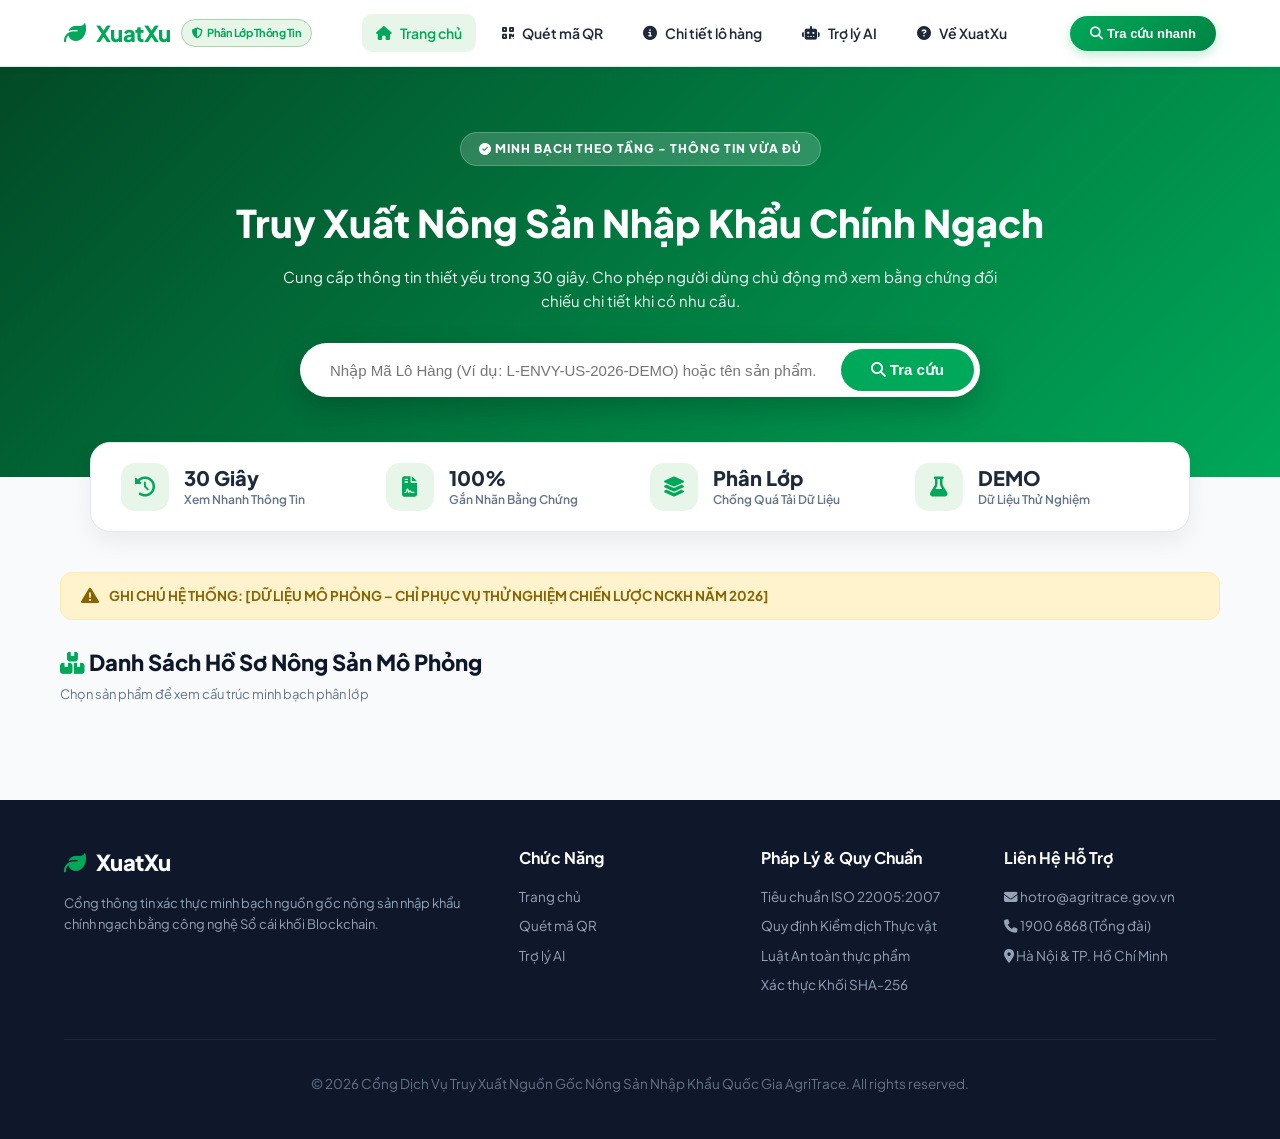
==== templates/index.html @ f4913754 "Initial commit" ====
<!DOCTYPE html>
<html lang="vi">
<head>
    <meta charset="UTF-8">
    <meta name="viewport" content="width=device-width, initial-scale=1.0">
    <title>XuatXu - Truy Xuất Nguồn Gốc Nông Sản Nhập Khẩu Minh Bạch</title>
    <link rel="stylesheet" href="https://cdnjs.cloudflare.com/ajax/libs/font-awesome/6.4.0/css/all.min.css">
    <link rel="stylesheet" href="/static/style.css">
</head>
<body>

    <!-- Header Navigation -->
    <header class="header-nav">
        <a href="#" class="brand-logo" onclick="showTab('home')">
            <i class="fa-solid fa-leaf"></i> XuatXu <span class="badge-verify"><i class="fa-solid fa-shield-halved"></i> Phân Lớp Thông Tin</span>
        </a>
        <ul class="nav-links">
            <li><a href="#" id="nav-home" class="active" onclick="showTab('home')"><i class="fa-solid fa-house"></i> Trang chủ</a></li>
            <li><a href="#" id="nav-qr" onclick="showTab('qr')"><i class="fa-solid fa-qrcode"></i> Quét mã QR</a></li>
            <li><a href="#" id="nav-detail" onclick="showTab('detail')"><i class="fa-solid fa-circle-info"></i> Chi tiết lô hàng</a></li>
            <li><a href="#" id="nav-ai" onclick="showTab('ai')"><i class="fa-solid fa-robot"></i> Trợ lý AI</a></li>
            <li><a href="#" id="nav-about" onclick="showTab('about')"><i class="fa-solid fa-circle-question"></i> Về XuatXu</a></li>
        </ul>
        <button class="btn-search-header" onclick="showTab('home')"><i class="fa-solid fa-magnifying-glass"></i> Tra cứu nhanh</button>
    </header>

    <!-- TAB 1: TRANG CHỦ -->
    <div id="tab-home" class="tab-content">
        <section class="hero-section">
            <span class="hero-subtitle"><i class="fa-solid fa-circle-check"></i> MINH BẠCH THEO TẦNG - THÔNG TIN VỪA ĐỦ</span>
            <h1 style="font-size: 38px; margin: 12px 0; font-weight: 800;">Truy Xuất Nông Sản Nhập Khẩu Chính Ngạch</h1>
            <p style="max-width: 750px; margin: 0 auto; opacity: 0.95; font-size: 15px;">
                Cung cấp thông tin thiết yếu trong 30 giây. Cho phép người dùng chủ động mở xem bằng chứng đối chiếu chi tiết khi có nhu cầu.
            </p>

            <div class="search-box-container">
                <input type="text" id="searchInput" placeholder="Nhập Mã Lô Hàng (Ví dụ: L-ENVY-US-2026-DEMO) hoặc tên sản phẩm...">
                <button onclick="searchProduct()"><i class="fa-solid fa-magnifying-glass"></i> Tra cứu</button>
            </div>
        </section>

        <!-- Stats Bar -->
        <div class="stats-bar">
            <div class="stat-item">
                <div class="stat-icon"><i class="fa-solid fa-clock-rotate-left"></i></div>
                <div>
                    <div class="stat-num">30 Giây</div>
                    <div class="stat-label">Xem Nhanh Thông Tin</div>
                </div>
            </div>
            <div class="stat-item">
                <div class="stat-icon"><i class="fa-solid fa-file-contract"></i></div>
                <div>
                    <div class="stat-num">100%</div>
                    <div class="stat-label">Gắn Nhãn Bằng Chứng</div>
                </div>
            </div>
            <div class="stat-item">
                <div class="stat-icon"><i class="fa-solid fa-layer-group"></i></div>
                <div>
                    <div class="stat-num">Phân Lớp</div>
                    <div class="stat-label">Chống Quá Tải Dữ Liệu</div>
                </div>
            </div>
            <div class="stat-item">
                <div class="stat-icon"><i class="fa-solid fa-flask"></i></div>
                <div>
                    <div class="stat-num">DEMO</div>
                    <div class="stat-label">Dữ Liệu Thử Nghiệm</div>
                </div>
            </div>
        </div>

        <div class="main-container">
            <div style="background: #fff3cd; border: 1px solid #ffeba8; padding: 12px 20px; border-radius: 12px; margin-bottom: 25px; color: #856404; font-size: 13.5px; font-weight: bold; display: flex; align-items: center; gap: 10px;">
                <i class="fa-solid fa-triangle-exclamation" style="font-size: 18px;"></i>
                <span>GHI CHÚ HỆ THỐNG: [DỮ LIỆU MÔ PHỎNG – CHỈ PHỤC VỤ THỬ NGHIỆM CHIẾN LƯỢC NCKH NĂM 2026]</span>
            </div>

            <div class="section-title-box">
                <div>
                    <h3 style="font-size: 22px; margin: 0; font-weight: 800; color: #0f172a;"><i class="fa-solid fa-boxes-stacked" style="color: #00a859;"></i> Danh Sách Hồ Sơ Nông Sản Mô Phỏng</h3>
                    <p style="color: var(--text-muted); font-size: 13px; margin: 4px 0 0;">Chọn sản phẩm để xem cấu trúc minh bạch phân lớp</p>
                </div>
            </div>

            <div class="product-grid" id="productGrid"></div>
        </div>
    </div>

    <!-- TAB 2: QUÉT MÃ QR -->
    <div id="tab-qr" class="tab-content" style="display: none;">
        <div class="main-container" style="text-align: center;">
            <h2><i class="fa-solid fa-qrcode" style="color: #00a859;"></i> Quét / Chọn Mã QR Sản Phẩm</h2>
            <div style="background: white; padding: 30px; border-radius: 20px; max-width: 680px; margin: 25px auto; border: 1px solid #e2e8f0;">
                <div style="background: #fff3cd; color: #856404; padding: 8px 12px; border-radius: 8px; font-size: 12px; font-weight: bold; margin-bottom: 15px;">
                    NHÃN: DỮ LIỆU MÔ PHỎNG – CHỈ PHỤC VỤ THỬ NGHIỆM
                </div>
                <h4 style="font-weight: 700;">Chọn mẫu sản phẩm để xem Mã QR & Hồ sơ:</h4>
                <div style="display: flex; gap: 10px; justify-content: center; flex-wrap: wrap; margin-top: 12px;" id="qrQuickButtons"></div>

                <div id="qrDisplayBox" style="display: none; margin-top: 25px; padding: 20px; background: #f8faf8; border-radius: 16px; border: 1px solid #a5d6a7;">
                    <h3 id="qrProductName" style="margin: 0 0 8px; color: #008f4c;"></h3>
                    <img id="qrImageDisplay" src="" style="width: 180px; height: 180px; background: white; padding: 10px; border-radius: 12px; border: 1px solid #e2e8f0;">
                    <div style="margin-top: 15px;">
                        <button id="btnGoToDetail" style="background: #00a859; color: white; border: none; padding: 10px 24px; border-radius: 25px; font-weight: bold; cursor: pointer; font-size: 14px;">
                            <i class="fa-solid fa-arrow-right-to-bracket"></i> Mở Hồ Sơ Sản Phẩm
                        </button>
                    </div>
                </div>
            </div>
        </div>
    </div>

    <!-- TAB 3: CHI TIẾT LÔ HÀNG -->
    <div id="tab-detail" class="tab-content" style="display: none;">
        <div class="main-container" id="detailContent">
            <p>Vui lòng chọn một sản phẩm từ Trang chủ để xem chi tiết.</p>
        </div>
    </div>

    <!-- TAB 4: TRỢ LÝ AI -->
    <div id="tab-ai" class="tab-content" style="display: none;">
        <div class="main-container">
            <div style="background: white; border-radius: 20px; padding: 30px; border: 1px solid #e2e8f0; max-width: 850px; margin: 0 auto;">
                <h3><i class="fa-solid fa-robot" style="color: #00a859;"></i> Trợ Lý XuatXu AI Assistant</h3>
                <p style="color: var(--text-muted); font-size: 13.5px;">Hỗ trợ giải thích thông tin truy xuất dựa trên chứng từ minh bạch có nguồn đối chiếu.</p>

                <div style="margin: 15px 0; display: flex; gap: 8px; flex-wrap: wrap;">
                    <span style="font-size: 12px; font-weight: bold; color: #64748b; width: 100%;">Gợi ý câu hỏi chuẩn:</span>
                    <button class="suggest-btn" onclick="askGlobalSuggest('Sản phẩm này từ đâu?')">Sản phẩm này từ đâu?</button>
                    <button class="suggest-btn" onclick="askGlobalSuggest('Thông tin nào đã có bằng chứng?')">Thông tin nào đã có bằng chứng?</button>
                    <button class="suggest-btn" onclick="askGlobalSuggest('Chứng nhận này nói lên điều gì?')">Chứng nhận này nói lên điều gì?</button>
                    <button class="suggest-btn" onclick="askGlobalSuggest('Thông tin nào hiện chưa kiểm chứng?')">Thông tin nào hiện chưa kiểm chứng?</button>
                </div>
                
                <div class="chat-history-sidebar" id="chatHistory" style="height: 320px; margin-bottom: 15px;">
                    <div class="chat-msg ai">Xin chào! Tôi có thể hỗ trợ giải thích thông tin nguồn gốc, chứng nhận hoặc các tài liệu đối chiếu của sản phẩm. Bạn hãy chọn câu hỏi gợi ý hoặc nhập thắc mắc bên dưới.</div>
                </div>

                <div style="display: flex; gap: 10px;">
                    <input type="text" id="aiInput" style="flex: 1; padding: 12px 16px; border: 1px solid #cbd5e1; border-radius: 12px; font-size: 14px;" placeholder="Đặt câu hỏi về thông tin lô hàng..." onkeypress="if(event.key==='Enter') sendGlobalAIMessage()">
                    <button onclick="sendGlobalAIMessage()" style="background: #00a859; color: white; border: none; padding: 0 24px; border-radius: 12px; font-weight: bold; cursor: pointer;">Gửi</button>
                </div>
            </div>
        </div>
    </div>

    <!-- TAB 5: GIỚI THIỆU -->
    <div id="tab-about" class="tab-content" style="display: none;">
        <div class="main-container">
            <div style="background: white; padding: 35px; border-radius: 20px; border: 1px solid #e2e8f0; max-width: 900px; margin: 0 auto;">
                <h2 style="color: #0f172a; font-weight: 800;">Về Nền Tảng XuatXu</h2>
                
                <div style="background: #e8f5e9; border: 1px solid #a5d6a7; padding: 20px; border-radius: 16px; margin: 20px 0;">
                    <h3 style="margin-top: 0; color: #008f4c; font-size: 18px;"><i class="fa-solid fa-circle-info"></i> Vì sao XuatXu hiển thị thông tin theo lớp?</h3>
                    <p style="font-size: 14px; color: #2e7d32; line-height: 1.6; margin: 0;">
                        XuatXu ưu tiên thông tin thiết yếu trong 30 giây đầu tiên, đồng thời giữ đường dẫn để người dùng chủ động mở xem bằng chứng và chi tiết khi cần.
                    </p>
                </div>

                <h4 style="margin-top: 25px;">Nguyên Tắc Minh Bạch Đầy Đủ:</h4>
                <ul style="font-size: 14px; color: #475569; line-height: 1.8;">
                    <li><strong>Mọi tuyên bố đều có trạng thái:</strong> Tự công bố, Có tài liệu đối chiếu, Được bên thứ ba xác nhận, hoặc Chưa đủ bằng chứng.</li>
                    <li><strong>Phân biệt rõ ràng:</strong> Giữa dữ liệu thực tế và dữ liệu thử nghiệm mô phỏng (DEMO).</li>
                </ul>
            </div>
        </div>
    </div>

    <!-- FOOTER -->
    <footer>
        <div class="footer-grid">
            <div class="footer-col">
                <a href="#" class="brand-logo" style="color: white; margin-bottom: 12px;">
                    <i class="fa-solid fa-leaf" style="color: #00a859;"></i> XuatXu
                </a>
                <p style="font-size: 13px; color: #94a3b8; line-height: 1.6;">Cổng thông tin xác thực minh bạch nguồn gốc nông sản nhập khẩu chính ngạch bằng công nghệ Sổ cái khối Blockchain.</p>
            </div>
            <div class="footer-col">
                <h4>Chức Năng</h4>
                <ul>
                    <li><a href="#" onclick="showTab('home')">Trang chủ</a></li>
                    <li><a href="#" onclick="showTab('qr')">Quét mã QR</a></li>
                    <li><a href="#" onclick="showTab('ai')">Trợ lý AI</a></li>
                </ul>
            </div>
            <div class="footer-col">
                <h4>Pháp Lý & Quy Chuẩn</h4>
                <ul>
                    <li><a href="#">Tiêu chuẩn ISO 22005:2007</a></li>
                    <li><a href="#">Quy định Kiểm dịch Thực vật</a></li>
                    <li><a href="#">Luật An toàn thực phẩm</a></li>
                    <li><a href="#">Xác thực Khối SHA-256</a></li>
                </ul>
            </div>
            <div class="footer-col">
                <h4>Liên Hệ Hỗ Trợ</h4>
                <ul>
                    <li><i class="fa-solid fa-envelope"></i> hotro@agritrace.gov.vn</li>
                    <li><i class="fa-solid fa-phone"></i> 1900 6868 (Tổng đài)</li>
                    <li><i class="fa-solid fa-location-dot"></i> Hà Nội & TP. Hồ Chí Minh</li>
                </ul>
            </div>
        </div>
        <div style="border-top: 1px solid #1e293b; padding-top: 20px; text-align: center; color: #64748b;">
            <p>© 2026 Cổng Dịch Vụ Truy Xuất Nguồn Gốc Nông Sản Nhập Khẩu Quốc Gia AgriTrace. All rights reserved.</p>
        </div>
    </footer>

    <script>
        let globalProducts = [];
        let globalQAs = [];
        let currentDetailProductId = '';
        let localReviews = {};

        // Headers mặc định cho tất cả các kết nối (bao gồm ngrok bypass)
        const fetchHeaders = {
            'ngrok-skip-browser-warning': 'true',
            'Accept': 'application/json'
        };

        function showTab(tabName) {
            document.querySelectorAll('.tab-content').forEach(el => el.style.display = 'none');
            document.querySelectorAll('.nav-links a').forEach(el => el.classList.remove('active'));
            document.getElementById('tab-' + tabName).style.display = 'block';
            if(document.getElementById('nav-' + tabName)) {
                document.getElementById('nav-' + tabName).classList.add('active');
            }
            window.scrollTo(0,0);
        }

        window.onload = function() {
            fetch('/api/init', { headers: fetchHeaders })
                .then(res => res.json())
                .then(data => {
                    if(data.success) {
                        globalProducts = data.products;
                        globalQAs = data.qa_list || [];
                        renderProducts(data.products);
                        renderQRButtons(data.products);

                        if(window.location.hash && window.location.hash.startsWith('#detail/')) {
                            const pid = window.location.hash.replace('#detail/', '');
                            loadProductDetail(pid);
                        }
                    }
                })
                .catch(err => console.error("Lỗi khởi tạo ứng dụng:", err));
        };

        function renderProducts(products) {
            let html = '';
            products.forEach(p => {
                html += `
                <div class="product-card">
                    <img src="${p.image_url}" class="product-img" alt="${p.display_name}">
                    <div class="product-body">
                        <div style="display:flex; justify-content:space-between; align-items:center; margin-bottom: 6px;">
                            <span style="font-size: 11px; font-weight: 800; background: #fff3cd; color: #856404; padding: 3px 8px; border-radius: 12px;">DEMO</span>
                            <span style="font-size: 11px; color: #64748b;">Mã lô: <strong>${p.primary_lot_id}</strong></span>
                        </div>
                        <div class="product-title">${p.display_name}</div>
                        <div class="info-row"><i class="fa-solid fa-earth-americas" style="color: #00a859;"></i> <strong>Xuất xứ:</strong> ${p.country} (${p.region})</div>
                        <div class="info-row"><i class="fa-solid fa-truck-ramp-box"></i> <strong>Nhập khẩu:</strong> ${p.importer}</div>
                        <a href="#" class="btn-detail" onclick="loadProductDetail('${p.product_id}')"><i class="fa-solid fa-eye"></i> Xem Hồ Sơ Sản Phẩm</a>
                    </div>
                </div>`;
            });
            document.getElementById('productGrid').innerHTML = html;
        }

        function renderQRButtons(products) {
            let html = '';
            products.forEach(p => {
                html += `<button onclick="selectProductForQR('${p.product_id}')" class="suggest-btn" style="padding: 8px 16px;">${p.display_name}</button>`;
            });
            document.getElementById('qrQuickButtons').innerHTML = html;
        }

        function selectProductForQR(productId) {
            fetch(`/api/product-detail/${productId}`, { headers: fetchHeaders })
                .then(res => res.json())
                .then(data => {
                    if(data.success) {
                        const p = data.product;
                        document.getElementById('qrProductName').innerText = p.display_name;
                        document.getElementById('qrImageDisplay').src = `/api/generate-qr?url=${encodeURIComponent(data.qr_target_url)}`;
                        document.getElementById('btnGoToDetail').onclick = function() { loadProductDetail(productId); };
                        document.getElementById('qrDisplayBox').style.display = 'block';
                    }
                });
        }

        function loadProductDetail(productId) {
            currentDetailProductId = productId;
            window.location.hash = 'detail/' + productId;
            
            const currentIndex = globalProducts.findIndex(item => item.product_id === productId);
            const prevProduct = currentIndex > 0 ? globalProducts[currentIndex - 1] : null;
            const nextProduct = currentIndex < globalProducts.length - 1 ? globalProducts[currentIndex + 1] : null;

            fetch(`/api/product-detail/${productId}`, { headers: fetchHeaders })
                .then(res => res.json())
                .then(data => {
                    if(!data.success) return alert(data.message);
                    
                    const p = data.product;
                    const lot = data.lot;
                    const qrUrl = data.qr_target_url;
                    const qrImgSrc = `/api/generate-qr?url=${encodeURIComponent(qrUrl)}`;

                    let journeyHTML = '';
                    data.journeys.forEach(j => {
                        journeyHTML += `
                        <div class="timeline-event">
                            <strong style="color: #00a859;">${j.event_title_vi || 'Công đoạn'}</strong>
                            <div style="font-size: 12px; color: #64748b;"><i class="fa-regular fa-clock"></i> ${j.event_date} - ${j.location || 'N/A'}</div>
                            <div style="font-size: 12.5px; margin-top: 5px; background: #f8faf8; padding: 8px 12px; border-radius: 6px;">
                                Chứng từ đối chiếu: ${j.supporting_document_label || 'Đã ghi nhận'}
                            </div>
                        </div>`;
                    });

                    let certHTML = '';
                    data.certifications.forEach(c => {
                        certHTML += `
                        <div style="background: #f8faf8; padding: 12px; border-radius: 10px; margin-bottom: 10px; border: 1px solid #e2e8f0;">
                            <strong style="color: #008f4c; font-size: 14px;"><i class="fa-solid fa-certificate"></i> ${c.certification_name}</strong>
                            <div style="font-size: 12px; color: #475569; margin-top: 4px;">Cấp bởi: <strong>${c.issuer || 'N/A'}</strong></div>
                            <span style="font-size: 11px; background: #e8f5e9; color: #2e7d32; padding: 2px 8px; border-radius: 10px; display: inline-block; margin-top: 5px; font-weight: bold;">
                                <i class="fa-solid fa-circle-check"></i> Được bên thứ ba xác nhận
                            </span>
                        </div>`;
                    });

                    let ledgerHTML = '';
                    data.ledger.forEach(l => {
                        ledgerHTML += `
                        <tr style="border-bottom: 1px solid #f1f5f9; font-size: 12px;">
                            <td style="padding: 8px; font-weight: bold; color: #00a859;">#${l.ledger_record_id}</td>
                            <td style="padding: 8px; font-family: monospace;">${l.sha256}</td>
                        </tr>`;
                    });

                    let navButtonsHTML = `
                    <div style="display: flex; justify-content: space-between; align-items: center; margin-top: 30px; padding-top: 18px; border-top: 2px dashed #cbd5e1;">
                        ${prevProduct ? `
                            <button onclick="loadProductDetail('${prevProduct.product_id}')" style="background: white; border: 1.5px solid #00a859; color: #00a859; padding: 10px 18px; border-radius: 25px; font-weight: bold; cursor: pointer; font-size: 13px;">
                                <i class="fa-solid fa-arrow-left"></i> Lô Trước: ${prevProduct.display_name}
                            </button>
                        ` : '<div></div>'}
                        
                        ${nextProduct ? `
                            <button onclick="loadProductDetail('${nextProduct.product_id}')" style="background: #00a859; border: none; color: white; padding: 10px 18px; border-radius: 25px; font-weight: bold; cursor: pointer; font-size: 13px;">
                                Lô Tiếp Theo: ${nextProduct.display_name} <i class="fa-solid fa-arrow-right"></i>
                            </button>
                        ` : '<div></div>'}
                    </div>`;

                    const reviewsForThisLot = localReviews[productId] || [
                        { name: "Khách hàng siêu thị WinMart", rating: 5, amount: "Vừa đủ", comment: "Thông tin xem nhanh 30s rất dễ hiểu, mở bằng chứng ra có đủ số tờ khai hải quan.", date: "15/05/2026" }
                    ];

                    let reviewsHTML = '';
                    reviewsForThisLot.forEach(r => {
                        reviewsHTML += `
                        <div style="padding: 12px; background: #f8faf8; border-radius: 10px; margin-bottom: 8px; border: 1px solid #edf2ed; font-size: 12.5px;">
                            <div style="display:flex; justify-content:space-between; font-weight:bold;">
                                <span>${r.name}</span>
                                <span style="color:#00a859;">Lượng thông tin: ${r.amount || 'Vừa đủ'}</span>
                            </div>
                            <p style="margin: 4px 0 0; color: #475569;">"${r.comment}"</p>
                        </div>`;
                    });

                    document.getElementById('detailContent').innerHTML = `
                        <div style="background: #fff3cd; color: #856404; padding: 10px 16px; border-radius: 10px; font-size: 12.5px; font-weight: bold; margin-bottom: 20px;">
                            <i class="fa-solid fa-triangle-exclamation"></i> DỮ LIỆU MÔ PHỎNG – CHỈ PHỤC VỤ THỬ NGHIỆM CHIẾN LƯỢC XUATXU
                        </div>

                        <!-- TẦNG 1: TRUY XUẤT NHANH 30 GIÂY -->
                        <div class="detail-header-card">
                            <div class="detail-img-wrapper">
                                <img src="${p.image_url}" class="detail-img" alt="${p.display_name}">
                            </div>
                            <div style="flex: 1;">
                                <div style="display: flex; gap: 8px; align-items: center; margin-bottom: 6px;">
                                    <span class="badge-verify"><i class="fa-solid fa-clock"></i> Tầng 1: Xem nhanh 30s</span>
                                    <span style="font-size: 12px; color: #64748b;">Mã lô: <strong>${lot.lot_code || lot.lot_id}</strong></span>
                                </div>
                                <h2 style="margin: 0 0 6px; font-size: 26px; color: #0f172a; font-weight: 800;">${p.display_name}</h2>
                                <p style="color: #475569; font-size: 13.5px; margin: 0;">${p.description || ''}</p>
                                
                                <div class="detail-meta-grid">
                                    <div class="meta-item"><label>Quốc Gia Xuất Xứ</label><span>${lot.country_of_origin || p.assumed_country_of_origin}</span></div>
                                    <div class="meta-item"><label>Đơn Vị Công Bố</label><span>${p.importer_display || 'BioViet JSC'}</span></div>
                                    <div class="meta-item"><label>Cập Nhật Gần Nhất</label><span>10/05/2026</span></div>
                                    <div class="meta-item"><label>Số Tờ Khai Hải Quan</label><span>${lot.import_declaration_number || '102384759201'}</span></div>
                                    <div class="meta-item"><label>Giấy Kiểm Dịch TV</label><span>${lot.plant_health_certificate_number || 'PHYTO-2026-OK'}</span></div>
                                    <div class="meta-item"><label>Trạng Thái Bằng Chứng</label><span style="color:#00a859;">Có tài liệu đối chiếu</span></div>
                                </div>

                                <div style="margin-top: 18px;">
                                    <button onclick="toggleLayer2()" id="btnToggleLayer2" style="background: #00a859; color: white; border: none; padding: 12px 24px; border-radius: 25px; font-weight: bold; cursor: pointer; font-size: 14px; display: inline-flex; align-items: center; gap: 8px;">
                                        <i class="fa-solid fa-folder-open"></i> <span id="layer2BtnText">Xem bằng chứng chi tiết & Lịch sử hành trình</span>
                                    </button>
                                </div>
                            </div>
                        </div>

                        <!-- TẦNG 2: XEM BẰNG CHỨNG CHI TIẾT -->
                        <div id="layer2Container" style="display: none; margin-top: 25px;">
                            <div class="detail-layout-2col">
                                <div>
                                    <div class="detail-card">
                                        <h3><i class="fa-solid fa-route" style="color: #00a859;"></i> Hành Trình & Nhật Ký Vận Chuyển Chi Tiết</h3>
                                        <div class="timeline">${journeyHTML}</div>
                                    </div>

                                    <div class="detail-card">
                                        <h3>
                                            <i class="fa-solid fa-link" style="color: #00a859;"></i> Sổ Cái Khối Hash SHA-256 
                                            <span style="font-size: 11px; font-weight: normal; color: #64748b; margin-left: auto;">(?) Hash giúp phát hiện dữ liệu bị sửa đổi</span>
                                        </h3>
                                        <table style="width: 100%; border-collapse: collapse; margin-top: 10px;">
                                            <thead><tr style="background:#f8faf8; text-align:left; font-size:11px;"><th>BLOCK ID</th><th>SHA-256 HASH KHỐI</th></tr></thead>
                                            <tbody>${ledgerHTML}</tbody>
                                        </table>
                                    </div>

                                    <div class="detail-card">
                                        <h3><i class="fa-solid fa-comments" style="color: #00a859;"></i> Đánh Giá Của Người Dùng Về Hồ Sơ Này</h3>
                                        <div style="margin-top: 12px;">${reviewsHTML}</div>

                                        <div style="background: #f8faf8; padding: 16px; border-radius: 12px; margin-top: 15px; border: 1px solid #e2e8f0;">
                                            <h4 style="margin: 0 0 10px; font-size: 14px; color: #1e293b;">Gửi Phản Hồi Về Trải Nghiệm Thông Tin:</h4>
                                            <div style="display: flex; gap: 10px; margin-bottom: 10px;">
                                                <input type="text" id="reviewerName" placeholder="Tên của bạn..." style="flex:1; padding: 8px 12px; border: 1px solid #cbd5e1; border-radius: 8px; font-size: 12.5px;">
                                                <select id="reviewAmount" style="padding: 8px 12px; border: 1px solid #cbd5e1; border-radius: 8px; font-size: 12.5px; font-weight: bold;">
                                                    <option value="Vừa đủ">Lượng thông tin: Vừa đủ</option>
                                                    <option value="Quá ít">Lượng thông tin: Quá ít</option>
                                                    <option value="Quá nhiều">Lượng thông tin: Quá nhiều</option>
                                                </select>
                                            </div>
                                            <textarea id="reviewComment" rows="2" placeholder="Góp ý về độ dễ tìm thông tin hoặc đối chiếu bằng chứng..." style="width: 100%; padding: 10px; border: 1px solid #cbd5e1; border-radius: 8px; font-size: 12.5px;"></textarea>
                                            <button onclick="submitReview('${productId}')" style="background: #00a859; color: white; border: none; padding: 8px 18px; border-radius: 18px; font-weight: bold; cursor: pointer; font-size: 12.5px; margin-top: 8px;">Gửi Phản Hồi</button>
                                        </div>
                                    </div>

                                    ${navButtonsHTML}
                                </div>

                                <div class="sidebar-sticky">
                                    <div class="qr-card-sidebar">
                                        <h4 style="margin: 0; font-size: 15px;"><i class="fa-solid fa-qrcode"></i> Mã QR Lô Hàng</h4>
                                        <img src="${qrImgSrc}" class="qr-code-img" alt="QR Code">
                                        <div style="font-size: 10px; opacity: 0.8; word-break: break-all;">${qrUrl}</div>
                                    </div>

                                    <div class="detail-card">
                                        <h3><i class="fa-solid fa-award" style="color: #00a859;"></i> Chứng Nhận Chất Lượng</h3>
                                        <div style="margin-top: 10px;">${certHTML}</div>
                                    </div>

                                    <!-- KHỐI CHAT TRỢ LÝ AI TRONG CHI TIẾT LÔ HÀNG -->
                                    <div class="ai-sidebar-card" style="background: white; border: 1px solid #e2e8f0; border-radius: 20px; padding: 20px; box-shadow: var(--shadow-sm); margin-top: 20px;">
                                        <h3 style="margin-top:0; color:#008f4c; font-size: 16px; font-weight: 800; display:flex; align-items:center; gap:8px;">
                                            <i class="fa-solid fa-robot"></i> Trợ Lý AI Về Lô Hàng
                                        </h3>
                                        <p style="font-size:12px; color:#64748b; margin-bottom: 12px;">Hỏi AI bất kỳ điều gì hoặc gõ từ khóa về lô hàng ${p.display_name}:</p>
                                        
                                        <div style="display: flex; gap: 6px; flex-wrap: wrap; margin-bottom: 12px;">
                                            <button class="suggest-btn" onclick="askInlineSuggest('Sản phẩm này từ đâu?')">Xuất xứ từ đâu?</button>
                                            <button class="suggest-btn" onclick="askInlineSuggest('Thông tin nào đã có bằng chứng?')">Thông tin bằng chứng?</button>
                                            <button class="suggest-btn" onclick="askInlineSuggest('Lô hàng có chứng nhận kiểm dịch chưa?')">Kiểm dịch chưa?</button>
                                        </div>

                                        <div class="chat-history-sidebar" id="chatHistoryInline" style="height: 200px; overflow-y: auto; background: #f8faf8; padding: 12px; border-radius: 12px; border: 1px solid #e2e8f0; margin-bottom: 12px; font-size: 12.5px;">
                                            <div class="chat-msg ai" style="background: #e8f5e9; color: #1b5e20; padding: 8px 12px; border-radius: 10px; margin-bottom: 8px; border-left: 3px solid #00a859;">
                                                Xin chào! Tôi là Trợ lý AI. Bạn có thể gõ câu hỏi hoặc từ khóa về nguồn gốc, kiểm dịch, chứng nhận của lô hàng ${p.display_name} này.
                                            </div>
                                        </div>

                                        <div style="display:flex; gap:8px;">
                                            <input type="text" id="aiInputInline" style="flex:1; padding:10px 12px; border:1px solid #cbd5e1; border-radius:10px; font-size:12.5px;" placeholder="Nhập câu hỏi hoặc từ khóa..." onkeypress="if(event.key==='Enter') sendInlineAIMessage()">
                                            <button onclick="sendInlineAIMessage()" style="background:#00a859; color:white; border:none; padding:0 16px; border-radius:10px; font-weight:bold; cursor:pointer; font-size:12.5px;">Hỏi AI</button>
                                        </div>
                                    </div>
                                </div>
                            </div>
                        </div>
                    `;
                    showTab('detail');
                });
        }

        function toggleLayer2() {
            const container = document.getElementById('layer2Container');
            const btnText = document.getElementById('layer2BtnText');
            if(container.style.display === 'none') {
                container.style.display = 'block';
                btnText.innerText = 'Thu gọn bằng chứng chi tiết';
            } else {
                container.style.display = 'none';
                btnText.innerText = 'Xem bằng chứng chi tiết & Lịch sử hành trình';
            }
        }

        function submitReview(productId) {
            const name = document.getElementById('reviewerName').value.trim() || 'Người dùng';
            const amount = document.getElementById('reviewAmount').value;
            const comment = document.getElementById('reviewComment').value.trim();

            if(!comment) return alert('Vui lòng nhập nội dung góp ý!');

            if(!localReviews[productId]) localReviews[productId] = [];
            localReviews[productId].unshift({ name: name, amount: amount, comment: comment });

            alert('Cảm ơn bạn đã đóng góp ý kiến về lượng thông tin!');
            loadProductDetail(productId);
            toggleLayer2();
        }

        function askInlineSuggest(text) {
            document.getElementById('aiInputInline').value = text;
            sendInlineAIMessage();
        }

        function sendInlineAIMessage() {
            const input = document.getElementById('aiInputInline');
            const q = input.value.trim();
            if(!q) return;

            const history = document.getElementById('chatHistoryInline');
            history.innerHTML += `<div class="chat-msg user" style="background: #00a859; color: white; padding: 8px 12px; border-radius: 10px; margin-bottom: 8px; margin-left: 20px; text-align: right;">${q}</div>`;
            input.value = '';
            history.scrollTop = history.scrollHeight;

            fetch('/api/ai-ask', {
                method: 'POST',
                headers: {
                    'Content-Type': 'application/json',
                    'ngrok-skip-browser-warning': 'true'
                },
                body: JSON.stringify({question: q, product_id: currentDetailProductId})
            })
            .then(res => res.json())
            .then(data => {
                history.innerHTML += `<div class="chat-msg ai" style="background: #e8f5e9; color: #1b5e20; padding: 8px 12px; border-radius: 10px; margin-bottom: 8px; border-left: 3px solid #00a859;">${data.answer}</div>`;
                history.scrollTop = history.scrollHeight;
            });
        }

        function askGlobalSuggest(text) {
            document.getElementById('aiInput').value = text;
            sendGlobalAIMessage();
        }

        function sendGlobalAIMessage() {
            const input = document.getElementById('aiInput');
            const q = input.value.trim();
            if(!q) return;

            const history = document.getElementById('chatHistory');
            history.innerHTML += `<div class="chat-msg user">${q}</div>`;
            input.value = '';
            history.scrollTop = history.scrollHeight;

            fetch('/api/ai-ask', {
                method: 'POST',
                headers: {
                    'Content-Type': 'application/json',
                    'ngrok-skip-browser-warning': 'true'
                },
                body: JSON.stringify({question: q})
            })
            .then(res => res.json())
            .then(data => {
                history.innerHTML += `<div class="chat-msg ai">${data.answer}</div>`;
                history.scrollTop = history.scrollHeight;
            });
        }

        function searchProduct() {
            const query = document.getElementById('searchInput').value.trim().toLowerCase();
            if(!query) return renderProducts(globalProducts);

            const filtered = globalProducts.filter(p => 
                p.display_name.toLowerCase().includes(query) || 
                p.product_id.toLowerCase().includes(query) ||
                p.primary_lot_id.toLowerCase().includes(query)
            );
            renderProducts(filtered);
        }
    </script>
</body>
</html>
---- static/style.css ----
@import url('https://fonts.googleapis.com/css2?family=Plus+Jakarta+Sans:wght@400;500;600;700;800&display=swap');

:root {
    --primary: #00a859;
    --primary-dark: #008444;
    --primary-light: #e8f5e9;
    --accent: #0284c7;
    --dark: #0f172a;
    --bg-main: #f8fafc;
    --card-bg: #ffffff;
    --text-dark: #1e293b;
    --text-muted: #64748b;
    --border: #e2e8f0;
    --shadow-sm: 0 2px 8px rgba(0,0,0,0.04);
    --shadow-md: 0 8px 24px rgba(0,168,89,0.08);
    --shadow-lg: 0 12px 32px rgba(0,0,0,0.08);
}

* { box-sizing: border-box; }

body {
    font-family: 'Plus Jakarta Sans', -apple-system, BlinkMacSystemFont, 'Segoe UI', Roboto, sans-serif;
    background-color: var(--bg-main);
    color: var(--text-dark);
    margin: 0;
    padding: 0;
    line-height: 1.6;
}

/* Header Navbar */
.header-nav {
    background-color: rgba(255, 255, 255, 0.95);
    backdrop-filter: blur(12px);
    border-bottom: 1px solid var(--border);
    padding: 14px 5%;
    display: flex;
    justify-content: space-between;
    align-items: center;
    position: sticky;
    top: 0;
    z-index: 1000;
    box-shadow: var(--shadow-sm);
}

.brand-logo {
    display: flex;
    align-items: center;
    gap: 10px;
    font-size: 22px;
    font-weight: 800;
    color: var(--primary);
    text-decoration: none;
    letter-spacing: -0.5px;
}

.badge-verify {
    background: #e8f5e9;
    color: var(--primary);
    font-size: 11px;
    padding: 4px 10px;
    border-radius: 20px;
    font-weight: 700;
    border: 1px solid #a5d6a7;
    display: inline-flex;
    align-items: center;
    gap: 5px;
}

.nav-links {
    display: flex;
    gap: 12px;
    list-style: none;
    margin: 0;
    padding: 0;
}

.nav-links a {
    text-decoration: none;
    color: var(--text-dark);
    font-weight: 600;
    font-size: 14px;
    padding: 8px 14px;
    border-radius: 10px;
    transition: all 0.2s ease;
    display: flex;
    align-items: center;
    gap: 8px;
}

.nav-links a.active, .nav-links a:hover {
    color: var(--primary);
    background-color: var(--primary-light);
}

.btn-search-header {
    background: linear-gradient(135deg, var(--primary), var(--primary-dark));
    color: white;
    border: none;
    padding: 10px 20px;
    border-radius: 25px;
    font-weight: 700;
    font-size: 13px;
    cursor: pointer;
    box-shadow: 0 4px 12px rgba(0,168,89,0.25);
    transition: transform 0.2s;
}

.btn-search-header:hover { transform: translateY(-1px); }

/* Hero Section */
.hero-section {
    background: linear-gradient(135deg, #024a26 0%, #00a859 100%);
    color: white;
    text-align: center;
    padding: 65px 20px 80px;
    position: relative;
    overflow: hidden;
}

.hero-subtitle {
    background: rgba(255,255,255,0.18);
    display: inline-block;
    padding: 6px 18px;
    border-radius: 20px;
    font-size: 12px;
    font-weight: 800;
    letter-spacing: 1px;
    margin-bottom: 15px;
    border: 1px solid rgba(255,255,255,0.2);
}

.search-box-container {
    max-width: 680px;
    margin: 30px auto 0;
    display: flex;
    background: white;
    border-radius: 35px;
    padding: 6px;
    box-shadow: 0 12px 30px rgba(0,0,0,0.2);
}

.search-box-container input {
    border: none;
    outline: none;
    padding: 12px 24px;
    flex: 1;
    border-radius: 35px;
    font-size: 15px;
}

.search-box-container button {
    background: var(--primary);
    color: white;
    border: none;
    padding: 12px 30px;
    border-radius: 30px;
    font-weight: 700;
    cursor: pointer;
    font-size: 15px;
    transition: background 0.2s;
}

.search-box-container button:hover { background: var(--primary-dark); }

/* Stats Bar */
.stats-bar {
    max-width: 1100px;
    margin: -35px auto 35px;
    background: white;
    border-radius: 20px;
    padding: 20px 30px;
    display: grid;
    grid-template-columns: repeat(4, 1fr);
    gap: 20px;
    box-shadow: 0 10px 25px rgba(0,0,0,0.06);
    border: 1px solid var(--border);
    position: relative;
    z-index: 10;
}

.stat-item {
    display: flex;
    align-items: center;
    gap: 15px;
}

.stat-icon {
    width: 48px;
    height: 48px;
    background: var(--primary-light);
    color: var(--primary);
    border-radius: 14px;
    display: flex;
    align-items: center;
    justify-content: center;
    font-size: 20px;
}

.stat-num {
    font-size: 20px;
    font-weight: 800;
    color: var(--text-dark);
    line-height: 1.2;
}

.stat-label {
    font-size: 12px;
    color: var(--text-muted);
    font-weight: 600;
}

/* Main Container & Product Grid */
.main-container {
    max-width: 1200px;
    margin: 40px auto;
    padding: 0 20px;
}

.section-title-box {
    display: flex;
    justify-content: space-between;
    align-items: center;
    margin-bottom: 25px;
}

.product-grid {
    display: grid;
    grid-template-columns: repeat(auto-fit, minmax(340px, 1fr));
    gap: 25px;
}

.product-card {
    background: var(--card-bg);
    border-radius: 20px;
    overflow: hidden;
    box-shadow: var(--shadow-sm);
    border: 1px solid var(--border);
    transition: all 0.3s ease;
    display: flex;
    flex-direction: column;
}

.product-card:hover {
    transform: translateY(-6px);
    box-shadow: var(--shadow-lg);
    border-color: #a5d6a7;
}

.product-img {
    width: 100%;
    height: 220px;
    object-fit: cover;
}

.product-body {
    padding: 22px;
    flex: 1;
    display: flex;
    flex-direction: column;
}

.product-title {
    font-size: 19px;
    font-weight: 800;
    margin: 0 0 12px;
    color: var(--text-dark);
}

.info-row {
    font-size: 13.5px;
    color: var(--text-muted);
    margin-bottom: 8px;
    display: flex;
    align-items: center;
    gap: 8px;
}

.btn-detail {
    display: block;
    width: 100%;
    text-align: center;
    background: var(--primary-light);
    color: var(--primary-dark);
    padding: 12px 0;
    border-radius: 12px;
    text-decoration: none;
    font-weight: 700;
    margin-top: auto;
    font-size: 14px;
    transition: all 0.2s;
}

.btn-detail:hover {
    background: var(--primary);
    color: white;
}

/* Highlight Features Section */
.features-grid {
    display: grid;
    grid-template-columns: repeat(3, 1fr);
    gap: 25px;
    margin-top: 40px;
}

.feature-card {
    background: white;
    padding: 28px;
    border-radius: 20px;
    border: 1px solid var(--border);
    box-shadow: var(--shadow-sm);
    transition: transform 0.2s;
}

.feature-card:hover { transform: translateY(-4px); }

.feature-icon {
    width: 50px;
    height: 50px;
    border-radius: 14px;
    background: var(--primary-light);
    color: var(--primary);
    display: flex;
    align-items: center;
    justify-content: center;
    font-size: 22px;
    margin-bottom: 18px;
}

/* News & Feedbacks Grid */
.home-bottom-grid {
    display: grid;
    grid-template-columns: 1fr 1fr;
    gap: 25px;
    margin-top: 45px;
}

.news-item {
    display: flex;
    gap: 15px;
    padding: 14px;
    border-radius: 14px;
    background: white;
    border: 1px solid var(--border);
    margin-bottom: 12px;
    align-items: center;
}

.news-date {
    background: var(--primary-light);
    color: var(--primary-dark);
    padding: 8px 12px;
    border-radius: 10px;
    font-weight: 800;
    font-size: 12px;
    text-align: center;
    min-width: 60px;
}

/* 2-COLUMN DETAIL LAYOUT */
.detail-layout-2col {
    display: grid;
    grid-template-columns: 1fr 380px;
    gap: 25px;
    align-items: start;
}

@media (max-width: 992px) {
    .detail-layout-2col { grid-template-columns: 1fr; }
    .stats-bar { grid-template-columns: repeat(2, 1fr); }
    .features-grid { grid-template-columns: 1fr; }
    .home-bottom-grid { grid-template-columns: 1fr; }
}

.detail-header-card {
    background: white;
    border-radius: 20px;
    padding: 28px;
    border: 1px solid var(--border);
    display: flex;
    gap: 28px;
    margin-bottom: 25px;
    box-shadow: var(--shadow-sm);
}

.detail-img-wrapper {
    position: relative;
    width: 260px;
    height: 210px;
    flex-shrink: 0;
}

.detail-img {
    width: 100%;
    height: 100%;
    object-fit: cover;
    border-radius: 16px;
}

.detail-meta-grid {
    display: grid;
    grid-template-columns: repeat(3, 1fr);
    gap: 12px;
    margin-top: 18px;
    background: #f8faf8;
    padding: 16px;
    border-radius: 14px;
    font-size: 13px;
    border: 1px solid #edf2ed;
}

.meta-item {
    display: flex;
    flex-direction: column;
}

.meta-item label {
    font-size: 11px;
    color: var(--text-muted);
    font-weight: 600;
    text-transform: uppercase;
}

.meta-item span {
    font-weight: 700;
    color: var(--text-dark);
    margin-top: 2px;
}

.detail-card {
    background: white;
    padding: 26px;
    border-radius: 20px;
    border: 1px solid var(--border);
    margin-bottom: 25px;
    box-shadow: var(--shadow-sm);
}

.detail-card h3 {
    margin-top: 0;
    font-size: 18px;
    font-weight: 800;
    color: var(--text-dark);
    display: flex;
    align-items: center;
    gap: 10px;
    border-bottom: 1px solid #f1f5f9;
    padding-bottom: 14px;
}

.timeline {
    border-left: 3px solid var(--primary);
    padding-left: 22px;
    margin-left: 12px;
    margin-top: 20px;
}

.timeline-event {
    position: relative;
    margin-bottom: 28px;
}

.timeline-event::before {
    content: '';
    position: absolute;
    left: -30px;
    top: 4px;
    width: 14px;
    height: 14px;
    background: var(--primary);
    border-radius: 50%;
    border: 3px solid white;
    box-shadow: 0 0 0 2px var(--primary);
}

.sidebar-sticky {
    position: sticky;
    top: 90px;
    display: flex;
    flex-direction: column;
    gap: 25px;
}

.qr-card-sidebar {
    background: linear-gradient(135deg, #024a26 0%, #008f4c 100%);
    color: white;
    border-radius: 20px;
    padding: 24px;
    text-align: center;
    box-shadow: var(--shadow-md);
}

.qr-code-img {
    width: 160px;
    height: 160px;
    background: white;
    padding: 10px;
    border-radius: 16px;
    margin: 15px auto;
    box-shadow: 0 8px 20px rgba(0,0,0,0.15);
}

.ai-sidebar-card {
    background: white;
    border: 2px solid #a5d6a7;
    border-radius: 20px;
    padding: 22px;
    box-shadow: var(--shadow-md);
}

.chat-history-sidebar {
    height: 280px;
    overflow-y: auto;
    background: #f8fbf8;
    border: 1px solid var(--border);
    border-radius: 12px;
    padding: 14px;
    margin-bottom: 14px;
    font-size: 13px;
}

.chat-msg {
    margin-bottom: 12px;
    padding: 10px 14px;
    border-radius: 12px;
    line-height: 1.45;
}

.chat-msg.ai {
    background: #e8f5e9;
    color: #1b5e20;
    border-bottom-left-radius: 2px;
}

.chat-msg.user {
    background: var(--primary);
    color: white;
    margin-left: 20px;
    border-bottom-right-radius: 2px;
}

.suggest-btn {
    background: #e8f5e9;
    color: #008f4c;
    border: 1px solid #c8e6c9;
    border-radius: 16px;
    padding: 6px 12px;
    font-size: 11.5px;
    cursor: pointer;
    transition: all 0.2s;
    font-weight: 600;
}

.suggest-btn:hover {
    background: var(--primary);
    color: white;
    border-color: var(--primary);
}

.process-section {
    background: white;
    padding: 40px;
    border-radius: 20px;
    margin-top: 45px;
    text-align: center;
    border: 1px solid var(--border);
}

.process-steps {
    display: grid;
    grid-template-columns: repeat(5, 1fr);
    gap: 15px;
    margin-top: 30px;
}

.step-card {
    background: var(--bg-main);
    padding: 20px 12px;
    border-radius: 14px;
    border: 1px solid var(--border);
}

.step-num {
    width: 32px;
    height: 32px;
    background: var(--primary);
    color: white;
    border-radius: 50%;
    display: flex;
    align-items: center;
    justify-content: center;
    margin: 0 auto 12px;
    font-weight: 800;
}

footer {
    background: #0f172a;
    color: #94a3b8;
    padding: 45px 5% 30px;
    font-size: 13.5px;
    margin-top: 70px;
}

.footer-grid {
    max-width: 1200px;
    margin: 0 auto;
    display: grid;
    grid-template-columns: 2fr 1fr 1fr 1fr;
    gap: 30px;
    text-align: left;
    margin-bottom: 35px;
}

.footer-col h4 {
    color: white;
    font-size: 16px;
    margin-top: 0;
    margin-bottom: 15px;
}

.footer-col ul {
    list-style: none;
    padding: 0;
    margin: 0;
}

.footer-col ul li {
    margin-bottom: 8px;
}

.footer-col ul li a {
    color: #94a3b8;
    text-decoration: none;
    transition: color 0.2s;
}

.footer-col ul li a:hover { color: var(--primary); }

/* ==========================================================================
   CSS RESPONSIVE UI FOR MOBILE & TABLET (Tối ưu cho mọi màn hình điện thoại)
   ========================================================================== */

/* 1. Điền thông số Viewport & Chống tràn ngang */
html, body {
    max-width: 100%;
    overflow-x: hidden;
    -webkit-tap-highlight-color: transparent;
}

/* 2. Tối ưu cho thiết bị có màn hình dưới 768px (Điện thoại thông minh) */
@media screen and (max-width: 768px) {
    
    /* Header & Thanh điều hướng */
    .header-nav {
        flex-direction: column;
        padding: 12px 16px;
        gap: 12px;
        position: relative;
    }

    .brand-logo {
        font-size: 18px;
    }

    .nav-links {
        display: flex;
        flex-wrap: wrap;
        justify-content: center;
        gap: 8px 12px;
        width: 100%;
        padding: 0;
    }

    .nav-links li a {
        font-size: 13px;
        padding: 6px 10px;
    }

    .btn-search-header {
        display: none; /* Ẩn nút tra cứu nhanh trên header để tiết kiệm không gian */
    }

    /* Khung Hero & Tìm kiếm */
    .hero-section {
        padding: 25px 15px !important;
        text-align: center;
    }

    .hero-section h1 {
        font-size: 24px !important;
        line-height: 1.3;
    }

    .hero-section p {
        font-size: 13.5px !important;
    }

    .search-box-container {
        flex-direction: column;
        width: 100%;
        gap: 8px;
    }

    .search-box-container input {
        width: 100%;
        box-sizing: border-box;
        font-size: 13.5px;
    }

    .search-box-container button {
        width: 100%;
        padding: 12px;
    }

    /* Thanh Thống Kê (Stats Bar) */
    .stats-bar {
        grid-template-columns: repeat(2, 1fr) !important;
        gap: 10px !important;
        padding: 12px !important;
    }

    .stat-item {
        padding: 8px;
    }

    .stat-num {
        font-size: 15px !important;
    }

    .stat-label {
        font-size: 11px !important;
    }

    /* Lưới danh sách sản phẩm (Product Grid) */
    .product-grid {
        grid-template-columns: 1fr !important; /* Hiển thị 1 cột duy nhất trên điện thoại */
        gap: 16px !important;
    }

    .product-card {
        border-radius: 14px;
    }

    /* Bố cục Chi tiết lô hàng (2 cột chuyển thành 1 cột) */
    .detail-header-card {
        flex-direction: column !important;
        padding: 16px !important;
    }

    .detail-img-wrapper {
        width: 100% !important;
        height: 200px !important;
        margin-bottom: 12px;
    }

    .detail-img {
        width: 100%;
        height: 100%;
        object-fit: cover;
    }

    .detail-layout-2col {
        grid-template-columns: 1fr !important;
        display: flex;
        flex-direction: column-reverse; /* Đưa thông tin quan trọng lên trước */
    }

    .detail-meta-grid {
        grid-template-columns: repeat(2, 1fr) !important; /* Chia thành 2 cột nhỏ thông tin */
        gap: 8px !important;
    }

    .meta-item label {
        font-size: 11px !important;
    }

    .meta-item span {
        font-size: 12.5px !important;
    }

    /* Khung quét mã QR & Sidebar */
    .sidebar-sticky {
        position: static !important;
        width: 100%;
    }

    .qr-card-sidebar img {
        width: 150px !important;
        height: 150px !important;
    }

    /* Bảng Sổ Cái Blockchain */
    table {
        display: block;
        overflow-x: auto;
        white-space: nowrap;
    }

    /* Khung Trợ lý AI trên mobile */
    .chat-history-sidebar {
        height: 250px !important;
    }

    /* Footer */
    .footer-grid {
        grid-template-columns: 1fr !important;
        gap: 24px !important;
        text-align: center;
    }

    .footer-col ul li i {
        margin-right: 4px;
    }
}

/* 3. Tối ưu cho các màn hình điện thoại siêu nhỏ (Dưới 480px - như iPhone SE...) */
@media screen and (max-width: 480px) {
    .detail-meta-grid {
        grid-template-columns: 1fr !important; /* Màn hình quá nhỏ thì chuyển meta về 1 cột */
    }

    .badge-verify {
        font-size: 10px;
    }

    #btnToggleLayer2 {
        width: 100%;
        justify-content: center;
        font-size: 12.5px !important;
    }
}

/* ==========================================================================
   FIX LỖI KHUẤT VÀ TRÀN NỘI DUNG SỔ CÁI HASH SHA-256 & FORM PHẢN HỒI MOBILE
   ========================================================================== */

/* 1. Tối ưu bảng Sổ Cái Khối Hash SHA-256 */
.detail-card table {
    width: 100% !important;
    table-layout: fixed !important; /* Bắt buộc bảng co theo độ rộng màn hình */
    border-collapse: collapse;
}

.detail-card table th, 
.detail-card table td {
    padding: 8px 4px !important;
    word-wrap: break-word !important;
    word-break: break-all !important; /* Tự động ngắt chuỗi Hash SHA-256 xuống dòng nếu quá dài */
    white-space: normal !important;
}

/* Cột BLOCK ID thu gọn kích thước */
.detail-card table th:first-child,
.detail-card table td:first-child {
    width: 32% !important;
    font-size: 11px !important;
}

/* Cột HASH SHA-256 tự do ngắt chuỗi */
.detail-card table th:last-child,
.detail-card table td:last-child {
    width: 68% !important;
    font-size: 10.5px !important;
    font-family: monospace;
}

/* Khung bọc bảng cho phép cuộn nhẹ nếu màn hình quá nhỏ */
.table-responsive-wrapper {
    width: 100%;
    overflow-x: auto;
    -webkit-overflow-scrolling: touch;
}

/* 2. Fix lỗi khuất Form Gửi Phản Hồi */
@media screen and (max-width: 768px) {
    /* Chuyển ô Nhập Tên và Chọn Lượng Thông Tin thành 1 cột trên điện thoại */
    .detail-card div[style*="display: flex; gap: 10px; margin-bottom: 10px;"],
    .detail-card div[style*="display:flex; gap: 10px; margin-bottom: 10px;"] {
        flex-direction: column !important;
        gap: 8px !important;
    }

    .detail-card input#reviewerName,
    .detail-card select#reviewAmount {
        width: 100% !important;
        box-sizing: border-box !important;
    }

    /* Tiêu đề Sổ cái Hash tự cân chỉnh */
    .detail-card h3 {
        font-size: 15px !important;
        flex-wrap: wrap;
    }
}
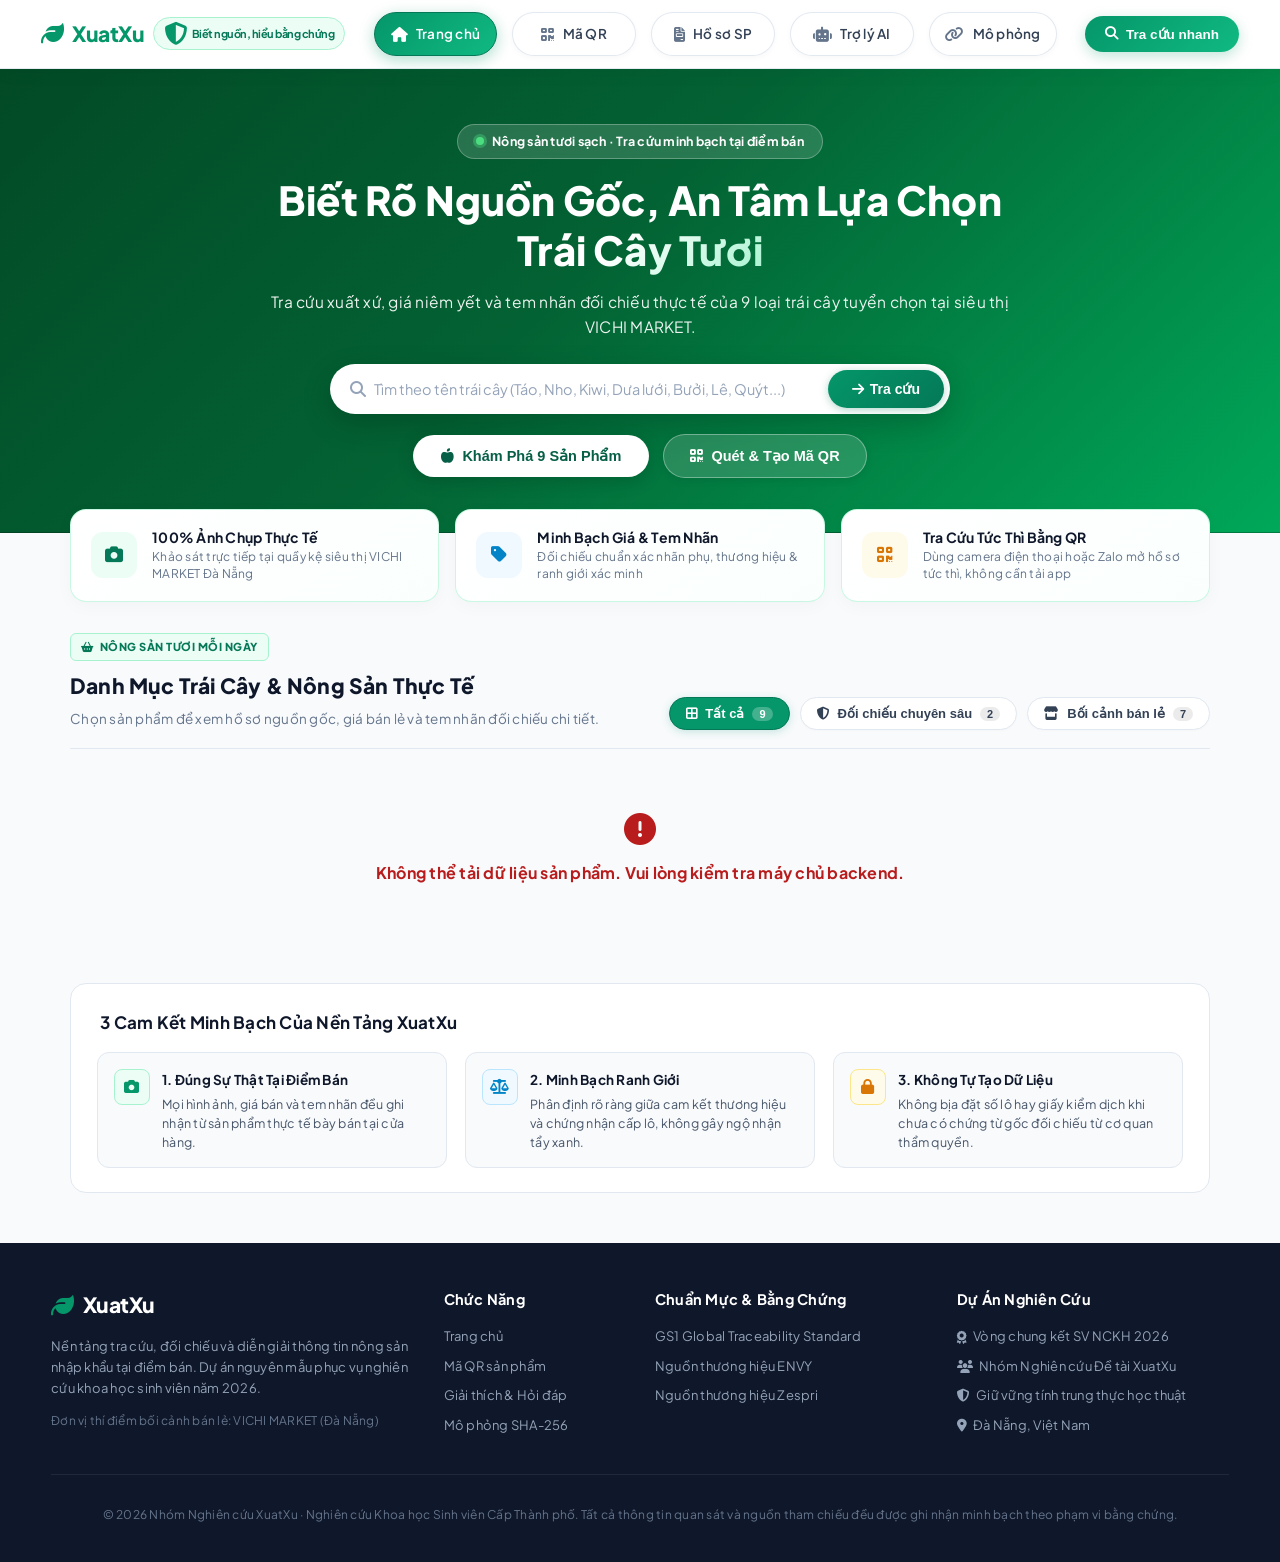
==== commit 2fda2dd4: "Thay the toan bo code bang xuatxu-web-main" ====
--- a/templates/index.html
+++ b/templates/index.html
@@ -2,596 +2,1663 @@
 <html lang="vi">
 <head>
     <meta charset="UTF-8">
-    <meta name="viewport" content="width=device-width, initial-scale=1.0">
-    <title>XuatXu - Truy Xuất Nguồn Gốc Nông Sản Nhập Khẩu Minh Bạch</title>
+    <meta name="viewport" content="width=device-width, initial-scale=1.0, maximum-scale=5.0, user-scalable=yes">
+    <title>XuatXu – Biết nguồn, hiểu bằng chứng | Nền tảng tra cứu nông sản nhập khẩu</title>
     <link rel="stylesheet" href="https://cdnjs.cloudflare.com/ajax/libs/font-awesome/6.4.0/css/all.min.css">
-    <link rel="stylesheet" href="/static/style.css">
+    <link rel="stylesheet" href="/static/style.css?v=4">
 </head>
 <body>
 
-    <!-- Header Navigation -->
+    <!-- Header Navigation: 3 phần đối xứng (Logo bên trái - 6 Icons ở giữa có Tooltips - Tra cứu bên phải) -->
     <header class="header-nav">
-        <a href="#" class="brand-logo" onclick="showTab('home')">
-            <i class="fa-solid fa-leaf"></i> XuatXu <span class="badge-verify"><i class="fa-solid fa-shield-halved"></i> Phân Lớp Thông Tin</span>
-        </a>
-        <ul class="nav-links">
-            <li><a href="#" id="nav-home" class="active" onclick="showTab('home')"><i class="fa-solid fa-house"></i> Trang chủ</a></li>
-            <li><a href="#" id="nav-qr" onclick="showTab('qr')"><i class="fa-solid fa-qrcode"></i> Quét mã QR</a></li>
-            <li><a href="#" id="nav-detail" onclick="showTab('detail')"><i class="fa-solid fa-circle-info"></i> Chi tiết lô hàng</a></li>
-            <li><a href="#" id="nav-ai" onclick="showTab('ai')"><i class="fa-solid fa-robot"></i> Trợ lý AI</a></li>
-            <li><a href="#" id="nav-about" onclick="showTab('about')"><i class="fa-solid fa-circle-question"></i> Về XuatXu</a></li>
-        </ul>
-        <button class="btn-search-header" onclick="showTab('home')"><i class="fa-solid fa-magnifying-glass"></i> Tra cứu nhanh</button>
+        <!-- Bên Trái: Logo Thương Hiệu -->
+        <div class="header-left">
+            <a href="#home" class="brand-logo" onclick="showTab('home')">
+                <i class="fa-solid fa-leaf"></i> 
+                <span>XuatXu</span>
+                <span class="badge-verify desktop-only"><i class="fa-solid fa-shield-halved"></i> Biết nguồn, hiểu bằng chứng</span>
+            </a>
+        </div>
+
+        <!-- Ở Giữa: Dãy Điều Hướng (Căn chính giữa, hiển thị rõ icon + chữ cực kỳ thân thiện) -->
+        <nav class="header-center header-nav-menu">
+            <ul class="nav-links">
+                <li>
+                    <a href="#home" id="nav-home" class="nav-pill-btn nav-icon-btn active" onclick="showTab('home')">
+                        <i class="fa-solid fa-house"></i>
+                        <span class="nav-text-label">Trang chủ</span>
+                    </a>
+                </li>
+                <li>
+                    <a href="#qr" id="nav-qr" class="nav-pill-btn nav-icon-btn" onclick="showTab('qr')">
+                        <i class="fa-solid fa-qrcode"></i>
+                        <span class="nav-text-label">Mã QR</span>
+                    </a>
+                </li>
+                <li>
+                    <a href="#detail" id="nav-detail" class="nav-pill-btn nav-icon-btn" onclick="showTab('detail')">
+                        <i class="fa-solid fa-file-invoice"></i>
+                        <span class="nav-text-label">Hồ sơ SP</span>
+                    </a>
+                </li>
+                <li>
+                    <a href="#ai" id="nav-ai" class="nav-pill-btn nav-icon-btn" onclick="showTab('ai')">
+                        <i class="fa-solid fa-robot"></i>
+                        <span class="nav-text-label">Trợ lý AI</span>
+                    </a>
+                </li>
+                <li>
+                    <a href="#tech" id="nav-tech" class="nav-pill-btn nav-icon-btn" onclick="showTab('tech')">
+                        <i class="fa-solid fa-link"></i>
+                        <span class="nav-text-label">Mô phỏng</span>
+                    </a>
+                </li>
+            </ul>
+        </nav>
+
+        <!-- Bên Phải: Nút Tra Cứu Nhanh -->
+        <div class="header-right desktop-only">
+            <button class="btn-search-header" onclick="showTab('home'); document.getElementById('searchInput').focus();">
+                <i class="fa-solid fa-magnifying-glass"></i> Tra cứu nhanh
+            </button>
+        </div>
     </header>
 
     <!-- TAB 1: TRANG CHỦ -->
     <div id="tab-home" class="tab-content">
-        <section class="hero-section">
-            <span class="hero-subtitle"><i class="fa-solid fa-circle-check"></i> MINH BẠCH THEO TẦNG - THÔNG TIN VỪA ĐỦ</span>
-            <h1 style="font-size: 38px; margin: 12px 0; font-weight: 800;">Truy Xuất Nông Sản Nhập Khẩu Chính Ngạch</h1>
-            <p style="max-width: 750px; margin: 0 auto; opacity: 0.95; font-size: 15px;">
-                Cung cấp thông tin thiết yếu trong 30 giây. Cho phép người dùng chủ động mở xem bằng chứng đối chiếu chi tiết khi có nhu cầu.
+        <!-- Hero Section: Tươi mới, ấm áp, thân thiện & tràn đầy năng lượng -->
+        <section class="hero-fresh-section">
+            <div class="hero-fresh-pill">
+                <span class="fresh-dot"></span>
+                <span>Nông sản tươi sạch · Tra cứu minh bạch tại điểm bán</span>
+            </div>
+
+            <h1 class="hero-main-title">
+                Biết Rõ Nguồn Gốc, An Tâm Lựa Chọn <span class="text-gradient-fresh">Trái Cây Tươi</span>
+            </h1>
+            <p class="hero-main-sub">
+                Tra cứu xuất xứ, giá niêm yết và tem nhãn đối chiếu thực tế của 9 loại trái cây tuyển chọn tại siêu thị VICHI MARKET.
             </p>
 
-            <div class="search-box-container">
-                <input type="text" id="searchInput" placeholder="Nhập Mã Lô Hàng (Ví dụ: L-ENVY-US-2026-DEMO) hoặc tên sản phẩm...">
-                <button onclick="searchProduct()"><i class="fa-solid fa-magnifying-glass"></i> Tra cứu</button>
+            <div class="hero-search-wrapper">
+                <div class="search-box-container">
+                    <i class="fa-solid fa-magnifying-glass search-icon-inside"></i>
+                    <input type="text" id="searchInput" placeholder="Tìm theo tên trái cây (Táo, Nho, Kiwi, Dưa lưới, Bưởi, Lê, Quýt...)" oninput="searchProduct()">
+                    <button onclick="searchProduct()"><i class="fa-solid fa-arrow-right"></i> Tra cứu</button>
+                </div>
+            </div>
+
+            <!-- Nút hành động nhanh CTA -->
+            <div class="hero-actions-row">
+                <button onclick="document.getElementById('catalogSection').scrollIntoView({behavior: 'smooth'})" class="btn-hero-primary">
+                    <i class="fa-solid fa-apple-whole"></i> Khám Phá 9 Sản Phẩm
+                </button>
+                <button onclick="showTab('qr')" class="btn-hero-secondary">
+                    <i class="fa-solid fa-qrcode"></i> Quét & Tạo Mã QR
+                </button>
             </div>
         </section>
 
-        <!-- Stats Bar -->
-        <div class="stats-bar">
-            <div class="stat-item">
-                <div class="stat-icon"><i class="fa-solid fa-clock-rotate-left"></i></div>
-                <div>
-                    <div class="stat-num">30 Giây</div>
-                    <div class="stat-label">Xem Nhanh Thông Tin</div>
+        <!-- 3 Thẻ Giá Trị Thân Thiện (Thay thế stats-bar khô khan) -->
+        <div class="trust-features-row">
+            <div class="trust-card">
+                <div class="trust-icon green"><i class="fa-solid fa-camera"></i></div>
+                <div class="trust-text">
+                    <strong>100% Ảnh Chụp Thực Tế</strong>
+                    <p>Khảo sát trực tiếp tại quầy kệ siêu thị VICHI MARKET Đà Nẵng</p>
                 </div>
             </div>
-            <div class="stat-item">
-                <div class="stat-icon"><i class="fa-solid fa-file-contract"></i></div>
-                <div>
-                    <div class="stat-num">100%</div>
-                    <div class="stat-label">Gắn Nhãn Bằng Chứng</div>
+            <div class="trust-card">
+                <div class="trust-icon blue"><i class="fa-solid fa-tag"></i></div>
+                <div class="trust-text">
+                    <strong>Minh Bạch Giá & Tem Nhãn</strong>
+                    <p>Đối chiếu chuẩn xác nhãn phụ, thương hiệu & ranh giới xác minh</p>
                 </div>
             </div>
-            <div class="stat-item">
-                <div class="stat-icon"><i class="fa-solid fa-layer-group"></i></div>
-                <div>
-                    <div class="stat-num">Phân Lớp</div>
-                    <div class="stat-label">Chống Quá Tải Dữ Liệu</div>
-                </div>
-            </div>
-            <div class="stat-item">
-                <div class="stat-icon"><i class="fa-solid fa-flask"></i></div>
-                <div>
-                    <div class="stat-num">DEMO</div>
-                    <div class="stat-label">Dữ Liệu Thử Nghiệm</div>
+            <div class="trust-card">
+                <div class="trust-icon amber"><i class="fa-solid fa-qrcode"></i></div>
+                <div class="trust-text">
+                    <strong>Tra Cứu Tức Thì Bằng QR</strong>
+                    <p>Dùng camera điện thoại hoặc Zalo mở hồ sơ tức thì, không cần tải app</p>
                 </div>
             </div>
         </div>
 
-        <div class="main-container">
-            <div style="background: #fff3cd; border: 1px solid #ffeba8; padding: 12px 20px; border-radius: 12px; margin-bottom: 25px; color: #856404; font-size: 13.5px; font-weight: bold; display: flex; align-items: center; gap: 10px;">
-                <i class="fa-solid fa-triangle-exclamation" style="font-size: 18px;"></i>
-                <span>GHI CHÚ HỆ THỐNG: [DỮ LIỆU MÔ PHỎNG – CHỈ PHỤC VỤ THỬ NGHIỆM CHIẾN LƯỢC NCKH NĂM 2026]</span>
+        <div class="main-container" id="catalogSection">
+            <!-- Header khu vực Danh Mục Sản Phẩm -->
+            <div class="catalog-heading-box">
+                <div class="catalog-heading-left">
+                    <span class="catalog-badge"><i class="fa-solid fa-basket-shopping"></i> NÔNG SẢN TƯƠI MỖI NGÀY</span>
+                    <h2 class="section-heading">Danh Mục Trái Cây & Nông Sản Thực Tế</h2>
+                    <p class="section-subheading">Chọn sản phẩm để xem hồ sơ nguồn gốc, giá bán lẻ và tem nhãn đối chiếu chi tiết.</p>
+                </div>
+                
+                <!-- Bộ lọc danh mục (Filter Pills) -->
+                <div class="catalog-filter-bar">
+                    <button class="filter-pill active" id="filterBtnAll" onclick="setCatalogFilter('ALL')">
+                        <i class="fa-solid fa-border-all"></i> Tất cả <span class="filter-count" id="countAll">9</span>
+                    </button>
+                    <button class="filter-pill" id="filterBtnCore" onclick="setCatalogFilter('CORE')">
+                        <i class="fa-solid fa-shield-halved"></i> Đối chiếu chuyên sâu <span class="filter-count" id="countCore">2</span>
+                    </button>
+                    <button class="filter-pill" id="filterBtnSimulated" onclick="setCatalogFilter('SIMULATED')">
+                        <i class="fa-solid fa-store"></i> Bối cảnh bán lẻ <span class="filter-count" id="countSimulated">7</span>
+                    </button>
+                </div>
             </div>
 
-            <div class="section-title-box">
-                <div>
-                    <h3 style="font-size: 22px; margin: 0; font-weight: 800; color: #0f172a;"><i class="fa-solid fa-boxes-stacked" style="color: #00a859;"></i> Danh Sách Hồ Sơ Nông Sản Mô Phỏng</h3>
-                    <p style="color: var(--text-muted); font-size: 13px; margin: 4px 0 0;">Chọn sản phẩm để xem cấu trúc minh bạch phân lớp</p>
-                </div>
-            </div>
-
+            <!-- Product Grid -->
             <div class="product-grid" id="productGrid"></div>
-        </div>
-    </div>
-
-    <!-- TAB 2: QUÉT MÃ QR -->
-    <div id="tab-qr" class="tab-content" style="display: none;">
-        <div class="main-container" style="text-align: center;">
-            <h2><i class="fa-solid fa-qrcode" style="color: #00a859;"></i> Quét / Chọn Mã QR Sản Phẩm</h2>
-            <div style="background: white; padding: 30px; border-radius: 20px; max-width: 680px; margin: 25px auto; border: 1px solid #e2e8f0;">
-                <div style="background: #fff3cd; color: #856404; padding: 8px 12px; border-radius: 8px; font-size: 12px; font-weight: bold; margin-bottom: 15px;">
-                    NHÃN: DỮ LIỆU MÔ PHỎNG – CHỈ PHỤC VỤ THỬ NGHIỆM
-                </div>
-                <h4 style="font-weight: 700;">Chọn mẫu sản phẩm để xem Mã QR & Hồ sơ:</h4>
-                <div style="display: flex; gap: 10px; justify-content: center; flex-wrap: wrap; margin-top: 12px;" id="qrQuickButtons"></div>
-
-                <div id="qrDisplayBox" style="display: none; margin-top: 25px; padding: 20px; background: #f8faf8; border-radius: 16px; border: 1px solid #a5d6a7;">
-                    <h3 id="qrProductName" style="margin: 0 0 8px; color: #008f4c;"></h3>
-                    <img id="qrImageDisplay" src="" style="width: 180px; height: 180px; background: white; padding: 10px; border-radius: 12px; border: 1px solid #e2e8f0;">
-                    <div style="margin-top: 15px;">
-                        <button id="btnGoToDetail" style="background: #00a859; color: white; border: none; padding: 10px 24px; border-radius: 25px; font-weight: bold; cursor: pointer; font-size: 14px;">
-                            <i class="fa-solid fa-arrow-right-to-bracket"></i> Mở Hồ Sơ Sản Phẩm
-                        </button>
+
+            <!-- Khối Cam Kết Minh Bạch (Gọn gàng, tinh tế) -->
+            <div class="principles-container">
+                <h3 class="principles-title">
+                    <i class="fa-solid fa-shield-check" style="color: var(--primary);"></i> 3 Cam Kết Minh Bạch Của Nền Tảng XuatXu
+                </h3>
+                <div class="principles-grid">
+                    <div class="principle-card">
+                        <div class="principle-icon green"><i class="fa-solid fa-camera"></i></div>
+                        <div>
+                            <strong>1. Đúng Sự Thật Tại Điểm Bán</strong>
+                            <p>Mọi hình ảnh, giá bán và tem nhãn đều ghi nhận từ sản phẩm thực tế bày bán tại cửa hàng.</p>
+                        </div>
+                    </div>
+                    <div class="principle-card">
+                        <div class="principle-icon blue"><i class="fa-solid fa-scale-balanced"></i></div>
+                        <div>
+                            <strong>2. Minh Bạch Ranh Giới</strong>
+                            <p>Phân định rõ ràng giữa cam kết thương hiệu và chứng nhận cấp lô, không gây ngộ nhận tẩy xanh.</p>
+                        </div>
+                    </div>
+                    <div class="principle-card">
+                        <div class="principle-icon amber"><i class="fa-solid fa-lock"></i></div>
+                        <div>
+                            <strong>3. Không Tự Tạo Dữ Liệu</strong>
+                            <p>Không bịa đặt số lô hay giấy kiểm dịch khi chưa có chứng từ gốc đối chiếu từ cơ quan thẩm quyền.</p>
+                        </div>
                     </div>
                 </div>
             </div>
         </div>
     </div>
 
-    <!-- TAB 3: CHI TIẾT LÔ HÀNG -->
-    <div id="tab-detail" class="tab-content" style="display: none;">
-        <div class="main-container" id="detailContent">
-            <p>Vui lòng chọn một sản phẩm từ Trang chủ để xem chi tiết.</p>
-        </div>
-    </div>
-
-    <!-- TAB 4: TRỢ LÝ AI -->
-    <div id="tab-ai" class="tab-content" style="display: none;">
+    <!-- TAB 2: MÃ QR SẢN PHẨM -->
+    <div id="tab-qr" class="tab-content" style="display: none;">
         <div class="main-container">
-            <div style="background: white; border-radius: 20px; padding: 30px; border: 1px solid #e2e8f0; max-width: 850px; margin: 0 auto;">
-                <h3><i class="fa-solid fa-robot" style="color: #00a859;"></i> Trợ Lý XuatXu AI Assistant</h3>
-                <p style="color: var(--text-muted); font-size: 13.5px;">Hỗ trợ giải thích thông tin truy xuất dựa trên chứng từ minh bạch có nguồn đối chiếu.</p>
-
-                <div style="margin: 15px 0; display: flex; gap: 8px; flex-wrap: wrap;">
-                    <span style="font-size: 12px; font-weight: bold; color: #64748b; width: 100%;">Gợi ý câu hỏi chuẩn:</span>
-                    <button class="suggest-btn" onclick="askGlobalSuggest('Sản phẩm này từ đâu?')">Sản phẩm này từ đâu?</button>
-                    <button class="suggest-btn" onclick="askGlobalSuggest('Thông tin nào đã có bằng chứng?')">Thông tin nào đã có bằng chứng?</button>
-                    <button class="suggest-btn" onclick="askGlobalSuggest('Chứng nhận này nói lên điều gì?')">Chứng nhận này nói lên điều gì?</button>
-                    <button class="suggest-btn" onclick="askGlobalSuggest('Thông tin nào hiện chưa kiểm chứng?')">Thông tin nào hiện chưa kiểm chứng?</button>
-                </div>
-                
-                <div class="chat-history-sidebar" id="chatHistory" style="height: 320px; margin-bottom: 15px;">
-                    <div class="chat-msg ai">Xin chào! Tôi có thể hỗ trợ giải thích thông tin nguồn gốc, chứng nhận hoặc các tài liệu đối chiếu của sản phẩm. Bạn hãy chọn câu hỏi gợi ý hoặc nhập thắc mắc bên dưới.</div>
-                </div>
-
-                <div style="display: flex; gap: 10px;">
-                    <input type="text" id="aiInput" style="flex: 1; padding: 12px 16px; border: 1px solid #cbd5e1; border-radius: 12px; font-size: 14px;" placeholder="Đặt câu hỏi về thông tin lô hàng..." onkeypress="if(event.key==='Enter') sendGlobalAIMessage()">
-                    <button onclick="sendGlobalAIMessage()" style="background: #00a859; color: white; border: none; padding: 0 24px; border-radius: 12px; font-weight: bold; cursor: pointer;">Gửi</button>
+            <div class="qr-page-header">
+                <span class="badge-tech"><i class="fa-solid fa-qrcode"></i> TRUY XUẤT TỨC THÌ</span>
+                <h2 class="section-heading"><i class="fa-solid fa-qrcode" style="color: var(--primary);"></i> Mã QR Hồ Sơ Nông Sản Công Khai</h2>
+                <p class="section-subheading">
+                    Chọn sản phẩm từ danh mục bên dưới để tạo mã QR chuẩn HTTPS. Quét mã bằng camera điện thoại hoặc Zalo để mở ngay hồ sơ đối chiếu minh bạch.
+                </p>
+            </div>
+
+            <div class="qr-selection-box">
+                <!-- Dropdown Selector Button & Menu (Gọn gàng, cuộn chọn trực quan) -->
+                <div class="qr-custom-dropdown-container">
+                    <label class="qr-dropdown-label">
+                        <i class="fa-solid fa-arrow-pointer" style="color: var(--primary);"></i> Chọn sản phẩm để xem mã QR hồ sơ:
+                    </label>
+                    
+                    <div class="qr-dropdown-wrapper" id="qrDropdownWrapper">
+                        <button class="qr-dropdown-trigger" id="qrDropdownTrigger" onclick="toggleQrDropdown()">
+                            <div class="qr-trigger-left">
+                                <img id="qrSelectedThumb" src="/static/images/vichi_envy_bag.jpg" alt="" class="qr-trigger-img">
+                                <div class="qr-trigger-info">
+                                    <span class="qr-trigger-title" id="qrSelectedTitle">Táo ENVY đóng túi 1 kg</span>
+                                    <span class="qr-trigger-subtitle" id="qrSelectedSubtitle">Táo nhập khẩu · New Zealand · VICHI MARKET</span>
+                                </div>
+                            </div>
+                            <div class="qr-trigger-right">
+                                <span class="qr-trigger-action">Đổi sản phẩm</span>
+                                <i class="fa-solid fa-chevron-down qr-trigger-chevron" id="qrDropdownChevron"></i>
+                            </div>
+                        </button>
+                        
+                        <!-- Danh sách cuộn chọn sản phẩm (Scrollable dropdown list) -->
+                        <div class="qr-dropdown-menu" id="qrDropdownMenu" style="display: none;">
+                            <div class="qr-dropdown-search">
+                                <i class="fa-solid fa-magnifying-glass"></i>
+                                <input type="text" placeholder="Tìm kiếm nhanh tên hoặc thương hiệu..." id="qrFilterInput" oninput="filterQrDropdownList()">
+                            </div>
+                            <div class="qr-dropdown-list" id="qrDropdownList"></div>
+                        </div>
+                    </div>
+                </div>
+
+                <!-- Khối hiển thị mã QR hồ sơ -->
+                <div id="qrDisplayBox" class="qr-card-display">
+                    <div class="qr-card-header">
+                        <div class="qr-badge-origin" id="qrCardOriginBadge"><i class="fa-solid fa-location-dot"></i> New Zealand</div>
+                        <span class="badge-verify"><i class="fa-solid fa-shield-check"></i> Đã kích hoạt mã QR chuẩn</span>
+                    </div>
+                    
+                    <h3 id="qrProductName" class="qr-card-title">Táo ENVY đóng túi 1 kg</h3>
+
+                    <!-- QR Image Box -->
+                    <div class="qr-image-wrapper">
+                        <div class="qr-code-frame">
+                            <img id="qrImageDisplay" src="" alt="Mã QR hồ sơ sản phẩm">
+                        </div>
+                        <div class="qr-scan-hint">
+                            <i class="fa-solid fa-camera"></i> Dùng <strong>Camera điện thoại</strong> hoặc <strong>Zalo</strong> quét để mở hồ sơ
+                        </div>
+                    </div>
+
+                    <div class="qr-url-box" id="qrTargetUrlText"></div>
+
+                    <div class="qr-actions-row">
+                        <button id="btnGoToDetail" class="btn-primary" style="padding: 11px 22px;">
+                            <i class="fa-solid fa-arrow-right-to-bracket"></i> Mở Hồ Sơ Sản Phẩm
+                        </button>
+                        <button onclick="copyQrUrl()" class="btn-secondary" style="padding: 11px 18px;">
+                            <i class="fa-regular fa-copy"></i> Sao chép liên kết
+                        </button>
+                    </div>
                 </div>
             </div>
         </div>
     </div>
 
-    <!-- TAB 5: GIỚI THIỆU -->
-    <div id="tab-about" class="tab-content" style="display: none;">
-        <div class="main-container">
-            <div style="background: white; padding: 35px; border-radius: 20px; border: 1px solid #e2e8f0; max-width: 900px; margin: 0 auto;">
-                <h2 style="color: #0f172a; font-weight: 800;">Về Nền Tảng XuatXu</h2>
-                
-                <div style="background: #e8f5e9; border: 1px solid #a5d6a7; padding: 20px; border-radius: 16px; margin: 20px 0;">
-                    <h3 style="margin-top: 0; color: #008f4c; font-size: 18px;"><i class="fa-solid fa-circle-info"></i> Vì sao XuatXu hiển thị thông tin theo lớp?</h3>
-                    <p style="font-size: 14px; color: #2e7d32; line-height: 1.6; margin: 0;">
-                        XuatXu ưu tiên thông tin thiết yếu trong 30 giây đầu tiên, đồng thời giữ đường dẫn để người dùng chủ động mở xem bằng chứng và chi tiết khi cần.
-                    </p>
-                </div>
-
-                <h4 style="margin-top: 25px;">Nguyên Tắc Minh Bạch Đầy Đủ:</h4>
-                <ul style="font-size: 14px; color: #475569; line-height: 1.8;">
-                    <li><strong>Mọi tuyên bố đều có trạng thái:</strong> Tự công bố, Có tài liệu đối chiếu, Được bên thứ ba xác nhận, hoặc Chưa đủ bằng chứng.</li>
-                    <li><strong>Phân biệt rõ ràng:</strong> Giữa dữ liệu thực tế và dữ liệu thử nghiệm mô phỏng (DEMO).</li>
-                </ul>
+    <!-- TAB 3: CHI TIẾT HỒ SƠ SẢN PHẨM -->
+    <div id="tab-detail" class="tab-content" style="display: none;">
+        <div class="main-container" id="detailContent">
+            <div style="text-align: center; padding: 60px 20px; color: var(--text-muted);">
+                <i class="fa-solid fa-spinner fa-spin" style="font-size: 32px; color: var(--primary);"></i>
+                <p style="margin-top: 15px; font-size: 15px;">Đang tải hồ sơ sản phẩm...</p>
             </div>
         </div>
     </div>
 
-    <!-- FOOTER -->
+    <!-- TAB 4: GIẢI THÍCH & HỎI ĐÁP CÓ NGUỒN (AI ASSISTANT F4) -->
+    <div id="tab-ai" class="tab-content" style="display: none;">
+        <div class="main-container">
+            <div class="ai-container-card">
+                <div class="ai-header-flex">
+                    <div>
+                        <h2 style="margin: 0; color: var(--slate-900); font-size: 20px; font-weight: 700;">
+                            <i class="fa-solid fa-robot" style="color: var(--primary);"></i> Trợ Lý AI
+                        </h2>
+                        <p style="color: var(--slate-500); font-size: 13.5px; margin: 4px 0 0;">
+                            Hỗ trợ giải đáp xuất xứ, tem nhãn tại điểm bán, quy cách đóng gói và ranh giới xác minh minh bạch.
+                        </p>
+                    </div>
+                    <span class="badge-verify"><i class="fa-solid fa-shield-check"></i> Trả lời theo nguồn chuẩn</span>
+                </div>
+
+                <!-- Bộ lọc theo sản phẩm -->
+                <div style="display: flex; align-items: center; gap: 8px; margin-bottom: 14px; flex-wrap: wrap;">
+                    <span style="font-size: 13px; font-weight: 600; color: var(--slate-700);">Lọc theo chủ đề:</span>
+                    <button class="filter-pill active" id="faqFilterAll" onclick="filterFaqTab('')">Tất cả câu hỏi</button>
+                    <button class="filter-pill" id="faqFilterEnvy" onclick="filterFaqTab('P-ENVY-VICHI-01')">Táo ENVY túi 1kg</button>
+                    <button class="filter-pill" id="faqFilterZespri" onclick="filterFaqTab('P-ZESPRI-VICHI-01')">Kiwi vàng Zespri</button>
+                    <button class="filter-pill" id="faqFilterRetail" onclick="filterFaqTab('RETAIL')">Trái cây bán lẻ (8 SP)</button>
+                </div>
+
+                <!-- Danh sách gợi ý câu hỏi mẫu -->
+                <div style="margin-bottom: 16px;">
+                    <div style="font-size: 12.5px; font-weight: 600; color: var(--slate-500); margin-bottom: 8px;">
+                        Gợi ý câu hỏi chuẩn hóa (nhấn để xem câu trả lời đối chiếu):
+                    </div>
+                    <div style="display: flex; gap: 8px; flex-wrap: wrap;" id="faqSuggestionButtons"></div>
+                </div>
+
+                <!-- Khung lịch sử chat -->
+                <div class="chat-history-box" id="globalChatHistory">
+                    <div class="chat-msg ai">
+                        <i class="fa-solid fa-robot"></i>
+                        <div>
+                            <strong>Xin chào!</strong> Tôi là Trợ lý giải thích thông tin XuatXu. Tôi có thể hỗ trợ bạn tìm hiểu nguồn gốc nhãn, giá cả tại điểm bán, phân biệt chính sách chất lượng thương hiệu và giải thích các giới hạn xác minh theo lô hàng.
+                        </div>
+                    </div>
+                </div>
+
+                <!-- Ô nhập câu hỏi -->
+                <div class="chat-input-bar">
+                    <input type="text" id="globalChatInput" placeholder="Đặt câu hỏi về xuất xứ, tem nhãn, mã lô hoặc chứng nhận..." onkeydown="if(event.key === 'Enter') sendGlobalAIMessage()">
+                    <button onclick="sendGlobalAIMessage()" class="btn-primary" style="padding: 10px 20px;">
+                        <i class="fa-solid fa-paper-plane"></i> Gửi
+                    </button>
+                </div>
+            </div>
+        </div>
+    </div>
+
+    <!-- TAB 5: MÔ PHỎNG KỸ THUẬT SHA-256 (TECH SIMULATION F5) -->
+    <div id="tab-tech" class="tab-content" style="display: none;">
+        <div class="main-container">
+            <div class="tech-container-card">
+                <div class="tech-header-box">
+                    <div>
+                        <span class="badge-tech"><i class="fa-solid fa-microchip"></i> MÔ PHỎNG HỌC THUẬT</span>
+                        <h2 style="margin: 8px 0 4px; font-size: 21px; font-weight: 700; color: var(--slate-900);">
+                            Mô Phỏng Chuỗi Băm SHA-256 (Blockchain Affordance Demo)
+                        </h2>
+                        <p style="color: var(--slate-500); font-size: 13.5px; margin: 0; line-height: 1.5;">
+                            Minh họa tính bất biến và cơ chế phát hiện giả mạo dữ liệu qua 05 sự kiện mẫu. Khu vực này hoàn toàn tách biệt với dữ liệu quan sát thực tế tại điểm bán.
+                        </p>
+                    </div>
+                    <div style="display: flex; gap: 10px; flex-wrap: wrap;">
+                        <button onclick="tamperSimulationStep2()" class="btn-tamper">
+                            <i class="fa-solid fa-pen-to-square"></i> Thử Nghiệm Sửa Đổi Dữ Liệu
+                        </button>
+                        <button onclick="restoreOriginalSimulation()" class="btn-secondary">
+                            <i class="fa-solid fa-rotate-left"></i> Khôi Phục Nguyên Bản
+                        </button>
+                    </div>
+                </div>
+
+                <!-- Trạng thái xác minh toàn chuỗi -->
+                <div id="techChainStatusBox" style="padding: 12px 18px; border-radius: 12px; margin-bottom: 18px; font-size: 13px; font-weight: 700; display: flex; align-items: center; gap: 10px;"></div>
+
+                <!-- Bảng 5 sự kiện giả định và chuỗi hash -->
+                <div class="table-responsive-wrapper">
+                    <table class="tech-table">
+                        <thead>
+                            <tr>
+                                <th style="width: 70px;">BƯỚC</th>
+                                <th style="width: 140px;">SỰ KIỆN MÔ PHỎNG</th>
+                                <th style="width: 190px;">PREVIOUS HASH</th>
+                                <th>CANONICAL PAYLOAD (NỘI DUNG SỰ KIỆN)</th>
+                                <th style="width: 190px;">SHA-256 HASH</th>
+                                <th style="width: 100px; text-align: center;">TRẠNG THÁI</th>
+                            </tr>
+                        </thead>
+                        <tbody id="techTableBody"></tbody>
+                    </table>
+                </div>
+
+                <div style="margin-top: 20px; padding: 16px 20px; background: var(--slate-50); border-radius: 14px; border: 1px solid var(--border); font-size: 13px; color: var(--slate-700); line-height: 1.6;">
+                    <strong><i class="fa-solid fa-lightbulb" style="color: var(--primary);"></i> Ý nghĩa khoa học:</strong> Cơ chế mã hóa băm liên kết đảm bảo nếu bất kỳ một thông tin nào trong quá khứ (như tên cơ sở đóng gói, ngày thu hoạch) bị sửa đổi trái phép, chữ ký băm của khối đó sẽ biến đổi hoàn toàn, dẫn đến toàn bộ các khối tiếp theo trong chuỗi đều không khớp (Verification FAIL). Đây là đặc tính kỹ thuật cốt lõi (Blockchain Affordance) củng cố niềm tin mà không cần phụ thuộc vào lời hứa chủ quan.
+                </div>
+            </div>
+        </div>
+    </div>
+
+    <!-- FOOTER CHUẨN KHOA HỌC -->
     <footer>
         <div class="footer-grid">
             <div class="footer-col">
-                <a href="#" class="brand-logo" style="color: white; margin-bottom: 12px;">
-                    <i class="fa-solid fa-leaf" style="color: #00a859;"></i> XuatXu
+                <a href="#home" class="brand-logo" style="color: white; margin-bottom: 12px;">
+                    <i class="fa-solid fa-leaf" style="color: var(--primary);"></i> XuatXu
                 </a>
-                <p style="font-size: 13px; color: #94a3b8; line-height: 1.6;">Cổng thông tin xác thực minh bạch nguồn gốc nông sản nhập khẩu chính ngạch bằng công nghệ Sổ cái khối Blockchain.</p>
+                <p style="font-size: 13px; color: #94a3b8; line-height: 1.6;">
+                    Nền tảng tra cứu, đối chiếu và diễn giải thông tin nông sản nhập khẩu tại điểm bán. Dự án nguyên mẫu phục vụ nghiên cứu khoa học sinh viên năm 2026.
+                </p>
+                <div style="font-size: 12px; color: #64748b; margin-top: 8px;">
+                    Đơn vị thí điểm bối cảnh bán lẻ: VICHI MARKET (Đà Nẵng)
+                </div>
             </div>
             <div class="footer-col">
                 <h4>Chức Năng</h4>
                 <ul>
-                    <li><a href="#" onclick="showTab('home')">Trang chủ</a></li>
-                    <li><a href="#" onclick="showTab('qr')">Quét mã QR</a></li>
-                    <li><a href="#" onclick="showTab('ai')">Trợ lý AI</a></li>
+                    <li><a href="#home" onclick="showTab('home')">Trang chủ</a></li>
+                    <li><a href="#qr" onclick="showTab('qr')">Mã QR sản phẩm</a></li>
+                    <li><a href="#ai" onclick="showTab('ai')">Giải thích & Hỏi đáp</a></li>
+                    <li><a href="#tech" onclick="showTab('tech')">Mô phỏng SHA-256</a></li>
                 </ul>
             </div>
             <div class="footer-col">
-                <h4>Pháp Lý & Quy Chuẩn</h4>
+                <h4>Chuẩn Mực & Bằng Chứng</h4>
                 <ul>
-                    <li><a href="#">Tiêu chuẩn ISO 22005:2007</a></li>
-                    <li><a href="#">Quy định Kiểm dịch Thực vật</a></li>
-                    <li><a href="#">Luật An toàn thực phẩm</a></li>
-                    <li><a href="#">Xác thực Khối SHA-256</a></li>
+                    <li><a href="https://www.gs1.org/standards/gs1-global-traceability-standard/current-standard" target="_blank" rel="noopener">GS1 Global Traceability Standard</a></li>
+                    <li><a href="https://envyapple.com/vn/" target="_blank" rel="noopener">Nguồn thương hiệu ENVY</a></li>
+                    <li><a href="https://www.zespri.com/" target="_blank" rel="noopener">Nguồn thương hiệu Zespri</a></li>
                 </ul>
             </div>
             <div class="footer-col">
-                <h4>Liên Hệ Hỗ Trợ</h4>
+                <h4>Dự Án Nghiên Cứu</h4>
                 <ul>
-                    <li><i class="fa-solid fa-envelope"></i> hotro@agritrace.gov.vn</li>
-                    <li><i class="fa-solid fa-phone"></i> 1900 6868 (Tổng đài)</li>
-                    <li><i class="fa-solid fa-location-dot"></i> Hà Nội & TP. Hồ Chí Minh</li>
+                    <li><i class="fa-solid fa-award"></i> Vòng chung kết SV NCKH 2026</li>
+                    <li><i class="fa-solid fa-users"></i> Nhóm Nghiên cứu Đề tài XuatXu</li>
+                    <li><i class="fa-solid fa-shield-halved"></i> Giữ vững tính trung thực học thuật</li>
+                    <li><i class="fa-solid fa-location-dot"></i> Đà Nẵng, Việt Nam</li>
                 </ul>
             </div>
         </div>
-        <div style="border-top: 1px solid #1e293b; padding-top: 20px; text-align: center; color: #64748b;">
-            <p>© 2026 Cổng Dịch Vụ Truy Xuất Nguồn Gốc Nông Sản Nhập Khẩu Quốc Gia AgriTrace. All rights reserved.</p>
+        <div style="border-top: 1px solid #1e293b; padding-top: 18px; text-align: center; color: #64748b; font-size: 12px;">
+            <p>© 2026 Nhóm Nghiên cứu XuatXu · Nghiên cứu Khoa học Sinh viên Cấp Thành phố. Tất cả thông tin quan sát và nguồn tham chiếu đều được ghi nhận minh bạch theo phạm vi bằng chứng.</p>
         </div>
     </footer>
 
+    <!-- MODAL XEM ẢNH CHI TIẾT -->
+    <div id="imageModal" class="modal-overlay" onclick="closeImageModal()">
+        <div class="modal-content" onclick="event.stopPropagation()">
+            <span class="modal-close" onclick="closeImageModal()">&times;</span>
+            <img id="modalImgDisplay" src="" alt="Minh chứng ảnh">
+            <div id="modalImgCaption" class="modal-caption"></div>
+        </div>
+    </div>
+
+    <!-- JAVASCRIPT XỬ LÝ TOÀN BỘ ỨNG DỤNG -->
     <script>
         let globalProducts = [];
         let globalQAs = [];
+        let globalSources = {};
         let currentDetailProductId = '';
-        let localReviews = {};
-
-        // Headers mặc định cho tất cả các kết nối (bao gồm ngrok bypass)
+        let originalTechChain = [];
+        let currentTechChain = [];
+        let currentCatalogFilter = 'ALL';
+
         const fetchHeaders = {
-            'ngrok-skip-browser-warning': 'true',
             'Accept': 'application/json'
         };
 
+        // Hàm lấy siêu dữ liệu bán lẻ cho từng sản phẩm
+        function getProductRetailMeta(p) {
+            const id = p.product_id || '';
+            if (id.includes('ENVY')) {
+                return { 
+                    price: '185.000 đ/túi 1kg', 
+                    priceMain: '185.000', 
+                    priceUnit: 'đ/túi 1kg', 
+                    priceNote: '', 
+                    packClean: 'Túi 1 kg',
+                    origin: 'New Zealand (Bao bì T&G / TONY FRUIT)', 
+                    originShort: 'New Zealand', 
+                    flag: '🇳🇿', 
+                    isCore: true, 
+                    badge: 'Hồ sơ chuyên sâu VICHI', 
+                    tagClass: 'badge-core' 
+                };
+            } else if (id.includes('ZESPRI')) {
+                return { 
+                    price: '170.000 đ/hộp 4 quả', 
+                    priceMain: '170.000', 
+                    priceUnit: 'đ/hộp 4 quả', 
+                    priceNote: '', 
+                    packClean: 'Hộp 4 quả',
+                    origin: 'New Zealand (Tem nhãn tại điểm bán)', 
+                    originShort: 'New Zealand', 
+                    flag: '🇳🇿', 
+                    isCore: true, 
+                    badge: 'Hồ sơ chuyên sâu VICHI', 
+                    tagClass: 'badge-core' 
+                };
+            } else if (id.includes('GRAPE')) {
+                return { 
+                    price: '320.000 đ/hộp 450g', 
+                    priceMain: '320.000', 
+                    priceUnit: 'đ/hộp 450g', 
+                    priceNote: '', 
+                    packClean: 'Hộp 450g cao cấp',
+                    origin: 'Hàn Quốc (eloasis Korea / Evergood)', 
+                    originShort: 'Hàn Quốc', 
+                    flag: '🇰🇷', 
+                    isCore: false, 
+                    badge: 'Bối cảnh bán lẻ', 
+                    tagClass: 'badge-simulated' 
+                };
+            } else if (id.includes('MELON')) {
+                return { 
+                    price: '125.000 đ/kg (~180k/trái)', 
+                    priceMain: '125.000', 
+                    priceUnit: 'đ/kg', 
+                    priceNote: '~180k/trái', 
+                    packClean: 'Bọc xốp lưới',
+                    origin: 'Việt Nam (USDA Organic Danny Green)', 
+                    originShort: 'Việt Nam (Hữu cơ)', 
+                    flag: '🇻🇳', 
+                    isCore: false, 
+                    badge: 'Bối cảnh bán lẻ', 
+                    tagClass: 'badge-simulated' 
+                };
+            } else if (id.includes('POMELO')) {
+                return { 
+                    price: '95.000 đ/kg (~140k/trái)', 
+                    priceMain: '95.000', 
+                    priceUnit: 'đ/kg', 
+                    priceNote: '~140k/trái', 
+                    packClean: 'Tem cân VICHI',
+                    origin: 'Việt Nam (HuKa Farm · Tem VICHI Đà Nẵng)', 
+                    originShort: 'Bến Tre, VN', 
+                    flag: '🇻🇳', 
+                    isCore: false, 
+                    badge: 'Bối cảnh bán lẻ', 
+                    tagClass: 'badge-simulated' 
+                };
+            } else if (id.includes('MANGO')) {
+                return { 
+                    price: '85.000 đ/kg', 
+                    priceMain: '85.000', 
+                    priceUnit: 'đ/kg', 
+                    priceNote: '', 
+                    packClean: 'Đai tem Mr. 9',
+                    origin: 'Đồng Tháp, VN (Mr. 9 Sweet Mango)', 
+                    originShort: 'Đồng Tháp, VN', 
+                    flag: '🇻🇳', 
+                    isCore: false, 
+                    badge: 'Bối cảnh bán lẻ', 
+                    tagClass: 'badge-simulated' 
+                };
+            } else if (id.includes('PEAR')) {
+                return { 
+                    price: '165.000 đ/kg (85.000 đ/trái)', 
+                    priceMain: '165.000', 
+                    priceUnit: 'đ/kg', 
+                    priceNote: '85k/trái', 
+                    packClean: 'Khay bọc tổ ong',
+                    origin: 'Hàn Quốc (K-PEAR eloasis / Evergood)', 
+                    originShort: 'Hàn Quốc', 
+                    flag: '🇰🇷', 
+                    isCore: false, 
+                    badge: 'Bối cảnh bán lẻ', 
+                    tagClass: 'badge-simulated' 
+                };
+            } else if (id.includes('MANDARIN')) {
+                return { 
+                    price: '85.000 đ/hộp 4 trái (500g)', 
+                    priceMain: '85.000', 
+                    priceUnit: 'đ/hộp 4 trái', 
+                    priceNote: '500g', 
+                    packClean: 'Hộp nắp gài',
+                    origin: 'Australia (BGP / Tú Phương Tony · SP12347306)', 
+                    originShort: 'Australia', 
+                    flag: '🇦🇺', 
+                    isCore: false, 
+                    badge: 'Bối cảnh bán lẻ', 
+                    tagClass: 'badge-simulated' 
+                };
+            } else if (id.includes('KUMQUAT')) {
+                return { 
+                    price: '92.000 đ/hộp 400g', 
+                    priceMain: '92.000', 
+                    priceUnit: 'đ/hộp 400g', 
+                    priceNote: '', 
+                    packClean: 'Hộp định hình 400g',
+                    origin: 'Đài Loan (Nhập khẩu chính ngạch · SP1045782)', 
+                    originShort: 'Đài Loan', 
+                    flag: '🇹🇼', 
+                    isCore: false, 
+                    badge: 'Bối cảnh bán lẻ', 
+                    tagClass: 'badge-simulated' 
+                };
+            }
+            return { 
+                price: 'Tại điểm bán', 
+                priceMain: 'Liên hệ', 
+                priceUnit: '', 
+                priceNote: '', 
+                packClean: 'Tại quầy',
+                origin: p.assumed_country_of_origin || 'Chưa xác định', 
+                originShort: p.assumed_country_of_origin || 'Việt Nam', 
+                flag: '🌿', 
+                isCore: false, 
+                badge: 'Sản phẩm bán lẻ', 
+                tagClass: 'badge-simulated' 
+            };
+        }
+
+        // Chuyển Tab và đồng bộ URL hash
         function showTab(tabName) {
             document.querySelectorAll('.tab-content').forEach(el => el.style.display = 'none');
             document.querySelectorAll('.nav-links a').forEach(el => el.classList.remove('active'));
-            document.getElementById('tab-' + tabName).style.display = 'block';
-            if(document.getElementById('nav-' + tabName)) {
-                document.getElementById('nav-' + tabName).classList.add('active');
-            }
-            window.scrollTo(0,0);
-        }
-
+            
+            const targetTab = document.getElementById('tab-' + tabName);
+            if (targetTab) {
+                targetTab.style.display = 'block';
+            }
+            
+            const targetNav = document.getElementById('nav-' + tabName);
+            if (targetNav) {
+                targetNav.classList.add('active');
+            }
+            
+            if (tabName !== 'detail' || !currentDetailProductId) {
+                window.location.hash = tabName;
+            }
+            window.scrollTo(0, 0);
+
+            // Tự động tải dữ liệu khi chuyển tab
+            if (tabName === 'tech') {
+                loadTechDemo();
+            } else if (tabName === 'qr') {
+                if (globalProducts.length > 0 && !currentSelectedQrProductId) {
+                    selectProductForQR(globalProducts[0].product_id);
+                }
+            }
+        }
+
+        // Khởi tạo ứng dụng từ Backend Flask API
         window.onload = function() {
             fetch('/api/init', { headers: fetchHeaders })
                 .then(res => res.json())
                 .then(data => {
-                    if(data.success) {
+                    if (data.success) {
                         globalProducts = data.products;
                         globalQAs = data.qa_list || [];
-                        renderProducts(data.products);
-                        renderQRButtons(data.products);
-
-                        if(window.location.hash && window.location.hash.startsWith('#detail/')) {
-                            const pid = window.location.hash.replace('#detail/', '');
+                        if (data.sources) {
+                            data.sources.forEach(s => {
+                                globalSources[s.source_id] = s;
+                            });
+                        }
+                        
+                        // Cập nhật số đếm
+                        const coreCount = globalProducts.filter(p => p.product_id.includes('ENVY') || p.product_id.includes('ZESPRI')).length;
+                        const simulatedCount = globalProducts.length - coreCount;
+                        if (document.getElementById('countAll')) document.getElementById('countAll').innerText = globalProducts.length;
+                        if (document.getElementById('countCore')) document.getElementById('countCore').innerText = coreCount;
+                        if (document.getElementById('countSimulated')) document.getElementById('countSimulated').innerText = simulatedCount;
+                        if (document.getElementById('statProductCount')) document.getElementById('statProductCount').innerText = globalProducts.length + ' Sản Phẩm';
+
+                        renderProducts(globalProducts);
+                        renderQRButtons(globalProducts);
+                        renderFaqSuggestions(globalQAs);
+                        loadTechDemo();
+
+                        // Điều hướng trực tiếp theo Hash URL
+                        const hash = window.location.hash;
+                        if (hash.startsWith('#detail/')) {
+                            const pid = hash.replace('#detail/', '').trim();
                             loadProductDetail(pid);
+                        } else if (hash === '#qr') {
+                            showTab('qr');
+                            if (globalProducts.length > 0) selectProductForQR(globalProducts[0].product_id);
+                        } else if (hash === '#ai') {
+                            showTab('ai');
+                        } else if (hash === '#tech') {
+                            showTab('tech');
+                            loadTechDemo();
+                        } else {
+                            showTab('home');
                         }
                     }
                 })
-                .catch(err => console.error("Lỗi khởi tạo ứng dụng:", err));
+                .catch(err => {
+                    console.error("Lỗi khởi tạo ứng dụng:", err);
+                    document.getElementById('productGrid').innerHTML = `
+                        <div style="grid-column: 1/-1; text-align: center; padding: 40px; color: #b91c1c;">
+                            <i class="fa-solid fa-circle-exclamation" style="font-size: 32px;"></i>
+                            <p style="margin-top: 12px; font-weight: 700;">Không thể tải dữ liệu sản phẩm. Vui lòng kiểm tra máy chủ backend.</p>
+                        </div>`;
+                });
         };
 
+        // Lọc danh mục sản phẩm
+        function setCatalogFilter(filterType) {
+            currentCatalogFilter = filterType;
+            document.querySelectorAll('.catalog-filter-bar .filter-pill').forEach(btn => btn.classList.remove('active'));
+            if (filterType === 'ALL') document.getElementById('filterBtnAll').classList.add('active');
+            else if (filterType === 'CORE') document.getElementById('filterBtnCore').classList.add('active');
+            else if (filterType === 'SIMULATED') document.getElementById('filterBtnSimulated').classList.add('active');
+            
+            searchProduct();
+        }
+
+        // Render danh sách sản phẩm tại Trang chủ (Thân thiện, hấp dẫn, nổi bật giá & xuất xứ)
         function renderProducts(products) {
             let html = '';
+            if (products.length === 0) {
+                document.getElementById('productGrid').innerHTML = `
+                    <div style="grid-column: 1/-1; text-align: center; padding: 60px 20px; color: var(--slate-500); background: white; border-radius: 16px; border: 1px dashed var(--border);">
+                        <i class="fa-solid fa-magnifying-glass" style="font-size: 32px; margin-bottom: 12px; color: var(--primary);"></i>
+                        <p style="font-size: 16px; font-weight: 700; color: var(--slate-800);">Không tìm thấy trái cây phù hợp</p>
+                        <p style="font-size: 13.5px; color: var(--slate-500); margin-top: 4px;">Thử tìm theo từ khóa: Táo, Nho, Kiwi, Dưa lưới, Bưởi, Lê, Quýt...</p>
+                        <button onclick="document.getElementById('searchInput').value=''; searchProduct();" class="btn-primary" style="margin-top: 14px; padding: 8px 18px; font-size: 13px;">Xem tất cả sản phẩm</button>
+                    </div>`;
+                return;
+            }
+
             products.forEach(p => {
+                const meta = getProductRetailMeta(p);
+                const isCore = p.product_id.includes('ENVY') || p.product_id.includes('ZESPRI');
+
                 html += `
-                <div class="product-card">
-                    <img src="${p.image_url}" class="product-img" alt="${p.display_name}">
+                <div class="product-card ${isCore ? 'card-core' : 'card-simulated'}">
+                    <div class="product-img-box">
+                        <img src="${p.image_url}?v=2" class="product-img" alt="${escapeHtml(p.display_name)}" onclick="openImageModal('${p.image_url}?v=2', '${escapeHtml(p.display_name)}')">
+                        <span class="card-origin-float">${meta.flag} ${meta.originShort}</span>
+                        <span class="card-store-float"><i class="fa-solid fa-store"></i> ${escapeHtml(p.retailer_display || 'Ghi nhận tại VICHI MARKET')}</span>
+                    </div>
                     <div class="product-body">
-                        <div style="display:flex; justify-content:space-between; align-items:center; margin-bottom: 6px;">
-                            <span style="font-size: 11px; font-weight: 800; background: #fff3cd; color: #856404; padding: 3px 8px; border-radius: 12px;">DEMO</span>
-                            <span style="font-size: 11px; color: #64748b;">Mã lô: <strong>${p.primary_lot_id}</strong></span>
+                        <div class="card-tag-row">
+                            <span class="product-cat-pill">${escapeHtml(p.category || 'Trái cây')}</span>
+                            <span class="${meta.tagClass}">${meta.badge}</span>
                         </div>
-                        <div class="product-title">${p.display_name}</div>
-                        <div class="info-row"><i class="fa-solid fa-earth-americas" style="color: #00a859;"></i> <strong>Xuất xứ:</strong> ${p.country} (${p.region})</div>
-                        <div class="info-row"><i class="fa-solid fa-truck-ramp-box"></i> <strong>Nhập khẩu:</strong> ${p.importer}</div>
-                        <a href="#" class="btn-detail" onclick="loadProductDetail('${p.product_id}')"><i class="fa-solid fa-eye"></i> Xem Hồ Sơ Sản Phẩm</a>
+                        <h3 class="product-title" onclick="loadProductDetail('${p.product_id}')">${escapeHtml(p.display_name)}</h3>
+                        
+                        <div class="card-price-highlight">
+                            <div class="price-left-box">
+                                <div class="price-val-row">
+                                    <span class="price-val">${meta.priceMain}</span>
+                                    <span class="price-unit">${meta.priceUnit}</span>
+                                </div>
+                                ${meta.priceNote ? `<span class="price-note-pill">${meta.priceNote}</span>` : ''}
+                            </div>
+                            <div class="pack-badge" title="${escapeHtml(p.packaging_demo || '')}">
+                                <i class="fa-solid fa-box-archive"></i> <span>${meta.packClean}</span>
+                            </div>
+                        </div>
+
+                        <div class="info-row-clean">
+                            <i class="fa-solid fa-circle-check" style="color: var(--primary);"></i>
+                            <span>${meta.origin}</span>
+                        </div>
+
+                        <div class="product-btn-group">
+                            <button class="btn-detail" onclick="loadProductDetail('${p.product_id}')">
+                                <i class="fa-solid fa-arrow-right-to-bracket"></i> Xem Hồ Sơ & Tem Nhãn
+                            </button>
+                            <button class="btn-qr-action" onclick="showQrForProduct('${p.product_id}')" title="Xem & tạo mã QR">
+                                <i class="fa-solid fa-qrcode"></i> Mã QR
+                            </button>
+                        </div>
                     </div>
                 </div>`;
             });
             document.getElementById('productGrid').innerHTML = html;
         }
 
+        // ==========================================
+        // KHỐI QUẢN LÝ MÃ QR SẢN PHẨM (DROPDOWN & SCROLL)
+        // ==========================================
+        let currentSelectedQrProductId = 'P-ENVY-VICHI-01';
+
         function renderQRButtons(products) {
-            let html = '';
+            renderQRControls(products);
+        }
+
+        function renderQRControls(products) {
+            if (!products || products.length === 0) return;
+            
+            // 1. Render dropdown menu list
+            let dropdownHtml = '';
             products.forEach(p => {
-                html += `<button onclick="selectProductForQR('${p.product_id}')" class="suggest-btn" style="padding: 8px 16px;">${p.display_name}</button>`;
+                const meta = getProductRetailMeta(p);
+                const isCore = p.product_id.includes('ENVY') || p.product_id.includes('ZESPRI');
+                dropdownHtml += `
+                    <div class="qr-dropdown-item ${p.product_id === currentSelectedQrProductId ? 'active' : ''}" 
+                         id="qrItem_${p.product_id}" 
+                         data-name="${escapeHtml(p.display_name.toLowerCase())}"
+                         onclick="selectProductForQR('${p.product_id}')">
+                        <img src="${p.image_url}" alt="" class="qr-item-thumb">
+                        <div class="qr-item-info">
+                            <div class="qr-item-name">${escapeHtml(p.display_name)}</div>
+                            <div class="qr-item-sub">
+                                <span class="badge-mini ${isCore ? '' : 'blue'}">${isCore ? 'Đối chiếu VICHI' : 'Bối cảnh bán lẻ'}</span>
+                                <span>${meta.origin} · ${meta.price}</span>
+                            </div>
+                        </div>
+                    </div>`;
             });
-            document.getElementById('qrQuickButtons').innerHTML = html;
+            const listEl = document.getElementById('qrDropdownList');
+            if (listEl) listEl.innerHTML = dropdownHtml;
+
+            // Tự động chọn sản phẩm đầu tiên
+            if (products[0]) {
+                selectProductForQR(products[0].product_id);
+            }
+        }
+
+        function toggleQrDropdown() {
+            const menu = document.getElementById('qrDropdownMenu');
+            const chevron = document.getElementById('qrDropdownChevron');
+            if (!menu) return;
+            const isOpen = menu.style.display === 'block';
+            if (isOpen) {
+                menu.style.display = 'none';
+                if (chevron) chevron.style.transform = 'rotate(0deg)';
+            } else {
+                menu.style.display = 'block';
+                if (chevron) chevron.style.transform = 'rotate(180deg)';
+                const input = document.getElementById('qrFilterInput');
+                if (input) {
+                    input.value = '';
+                    filterQrDropdownList();
+                    setTimeout(() => input.focus(), 60);
+                }
+            }
+        }
+
+        // Đóng dropdown khi click ra ngoài
+        document.addEventListener('click', function(e) {
+            const wrapper = document.getElementById('qrDropdownWrapper');
+            if (wrapper && !wrapper.contains(e.target)) {
+                const menu = document.getElementById('qrDropdownMenu');
+                const chevron = document.getElementById('qrDropdownChevron');
+                if (menu) menu.style.display = 'none';
+                if (chevron) chevron.style.transform = 'rotate(0deg)';
+            }
+        });
+
+        function filterQrDropdownList() {
+            const term = (document.getElementById('qrFilterInput')?.value || '').toLowerCase().trim();
+            document.querySelectorAll('#qrDropdownList .qr-dropdown-item').forEach(item => {
+                const name = item.getAttribute('data-name') || '';
+                if (!term || name.includes(term)) {
+                    item.style.display = 'flex';
+                } else {
+                    item.style.display = 'none';
+                }
+            });
+        }
+
+        function showQrForProduct(productId) {
+            showTab('qr');
+            selectProductForQR(productId);
         }
 
         function selectProductForQR(productId) {
+            currentSelectedQrProductId = productId;
+
+            // Đánh dấu active item & chip
+            document.querySelectorAll('.qr-dropdown-item').forEach(el => el.classList.remove('active'));
+            const activeItem = document.getElementById('qrItem_' + productId);
+            if (activeItem) activeItem.classList.add('active');
+
+            document.querySelectorAll('.qr-chip-pill').forEach(el => el.classList.remove('active'));
+            const activeChip = document.getElementById('qrChip_' + productId);
+            if (activeChip) activeChip.classList.add('active');
+
+            // Đóng menu nếu đang mở
+            const menu = document.getElementById('qrDropdownMenu');
+            const chevron = document.getElementById('qrDropdownChevron');
+            if (menu) menu.style.display = 'none';
+            if (chevron) chevron.style.transform = 'rotate(0deg)';
+
             fetch(`/api/product-detail/${productId}`, { headers: fetchHeaders })
                 .then(res => res.json())
                 .then(data => {
-                    if(data.success) {
+                    if (data.success) {
                         const p = data.product;
-                        document.getElementById('qrProductName').innerText = p.display_name;
-                        document.getElementById('qrImageDisplay').src = `/api/generate-qr?url=${encodeURIComponent(data.qr_target_url)}`;
-                        document.getElementById('btnGoToDetail').onclick = function() { loadProductDetail(productId); };
-                        document.getElementById('qrDisplayBox').style.display = 'block';
+                        const qrUrl = data.qr_target_url;
+                        const meta = getProductRetailMeta(p);
+
+                        // Cập nhật Trigger Button
+                        const thumbEl = document.getElementById('qrSelectedThumb');
+                        if (thumbEl) thumbEl.src = p.image_url;
+                        const titleEl = document.getElementById('qrSelectedTitle');
+                        if (titleEl) titleEl.innerText = p.display_name;
+                        const subEl = document.getElementById('qrSelectedSubtitle');
+                        if (subEl) subEl.innerText = `${p.category || 'Nông sản'} · ${meta.origin} · ${p.retailer_display || 'VICHI MARKET'}`;
+
+                        // Cập nhật thẻ hiển thị QR
+                        const pNameEl = document.getElementById('qrProductName');
+                        if (pNameEl) pNameEl.innerText = p.display_name;
+                        const pDescEl = document.getElementById('qrProductDesc');
+                        if (pDescEl) pDescEl.innerText = p.description || `Hồ sơ đối chiếu tem nhãn và nguồn gốc xuất xứ tại điểm bán ${p.retailer_display || 'VICHI MARKET'}`;
+                        const originBadge = document.getElementById('qrCardOriginBadge');
+                        if (originBadge) originBadge.innerHTML = `<i class="fa-solid fa-location-dot"></i> ${meta.origin}`;
+
+                        const qrImg = document.getElementById('qrImageDisplay');
+                        if (qrImg) qrImg.src = `/api/generate-qr?product_id=${encodeURIComponent(productId)}`;
+
+                        const urlText = document.getElementById('qrTargetUrlText');
+                        if (urlText) urlText.innerHTML = `<strong>URL Đích (HTTPS):</strong> <code>${qrUrl}</code>`;
+
+                        const btnDetail = document.getElementById('btnGoToDetail');
+                        if (btnDetail) btnDetail.onclick = function() { loadProductDetail(productId); };
+
+                        const displayBox = document.getElementById('qrDisplayBox');
+                        if (displayBox) displayBox.style.display = 'block';
                     }
                 });
         }
 
+        function copyQrUrl() {
+            const urlText = document.getElementById('qrTargetUrlText').innerText.replace('URL Đích (HTTPS):', '').trim();
+            navigator.clipboard.writeText(urlText).then(() => {
+                alert('Đã sao chép đường dẫn QR HTTPS vào bộ nhớ tạm:\n' + urlText);
+            }).catch(() => {
+                prompt('Sao chép đường dẫn:', urlText);
+            });
+        }
+
+        // Tải chi tiết hồ sơ sản phẩm (W03)
         function loadProductDetail(productId) {
             currentDetailProductId = productId;
             window.location.hash = 'detail/' + productId;
-            
-            const currentIndex = globalProducts.findIndex(item => item.product_id === productId);
-            const prevProduct = currentIndex > 0 ? globalProducts[currentIndex - 1] : null;
-            const nextProduct = currentIndex < globalProducts.length - 1 ? globalProducts[currentIndex + 1] : null;
+            showTab('detail');
+
+            document.getElementById('detailContent').innerHTML = `
+                <div style="text-align: center; padding: 60px 20px; color: var(--text-muted);">
+                    <i class="fa-solid fa-spinner fa-spin" style="font-size: 32px; color: var(--primary);"></i>
+                    <p style="margin-top: 15px; font-size: 15px;">Đang tải hồ sơ ${productId}...</p>
+                </div>`;
 
             fetch(`/api/product-detail/${productId}`, { headers: fetchHeaders })
                 .then(res => res.json())
                 .then(data => {
-                    if(!data.success) return alert(data.message);
-                    
+                    if (!data.success) {
+                        document.getElementById('detailContent').innerHTML = `
+                            <div style="text-align: center; padding: 50px 20px; color: #b91c1c;">
+                                <h3>Không tìm thấy hồ sơ sản phẩm</h3>
+                                <button onclick="showTab('home')" class="btn-primary" style="margin-top: 15px;">Quay lại Trang chủ</button>
+                            </div>`;
+                        return;
+                    }
+
                     const p = data.product;
-                    const lot = data.lot;
+                    const lot = data.lot || {};
+                    const cards = data.display_cards || [];
+                    const evidences = data.evidences || [];
+                    const claims = data.claims || [];
+                    const certs = data.certifications || [];
+                    const faqs = data.faqs || [];
                     const qrUrl = data.qr_target_url;
-                    const qrImgSrc = `/api/generate-qr?url=${encodeURIComponent(qrUrl)}`;
-
-                    let journeyHTML = '';
-                    data.journeys.forEach(j => {
-                        journeyHTML += `
-                        <div class="timeline-event">
-                            <strong style="color: #00a859;">${j.event_title_vi || 'Công đoạn'}</strong>
-                            <div style="font-size: 12px; color: #64748b;"><i class="fa-regular fa-clock"></i> ${j.event_date} - ${j.location || 'N/A'}</div>
-                            <div style="font-size: 12.5px; margin-top: 5px; background: #f8faf8; padding: 8px 12px; border-radius: 6px;">
-                                Chứng từ đối chiếu: ${j.supporting_document_label || 'Đã ghi nhận'}
+                    const meta = getProductRetailMeta(p);
+
+                    // 1. Phân nhóm thẻ thông tin PUBLIC_DISPLAY_CARDS
+                    const infoCards = cards.filter(c => c.section !== 'LIMIT');
+
+                    // Render các thẻ thông tin chính
+                    let infoCardsHTML = '';
+                    infoCards.forEach(c => {
+                        let linkBtn = '';
+                        if (c.source_url) {
+                            linkBtn = `<a href="${c.source_url}" target="_blank" rel="noopener" class="card-source-link">
+                                <i class="fa-solid fa-arrow-up-right-from-square"></i> Mở nguồn chính thức (${escapeHtml(c.source_ids || '')})
+                            </a>`;
+                        } else if (c.source_ids && c.source_ids.includes('VICHI')) {
+                            linkBtn = `<button onclick="openImageModal('${p.image_url}', '${escapeHtml(c.title)}')" class="card-source-btn">
+                                <i class="fa-solid fa-image"></i> Xem ảnh nhãn tại điểm bán
+                            </button>`;
+                        }
+
+                        let statusBadgeClass = 'badge-brand';
+                        if (c.visual_status && c.visual_status.includes('điểm bán')) statusBadgeClass = 'badge-retail';
+                        else if (c.visual_status && c.visual_status.includes('hệ thống')) statusBadgeClass = 'badge-system';
+
+                        infoCardsHTML += `
+                        <div class="display-card">
+                            <div style="display: flex; justify-content: space-between; align-items: flex-start; gap: 10px; margin-bottom: 10px;">
+                                <span class="card-status-badge ${statusBadgeClass}">
+                                    <i class="fa-solid fa-check-double"></i> ${escapeHtml(c.visual_status)}
+                                </span>
+                                <span class="card-scope-tag">${escapeHtml(c.scope)}</span>
                             </div>
+                            <h4 style="margin: 0 0 8px; font-size: 15.5px; color: var(--slate-900); font-weight: 700;">${escapeHtml(c.title)}</h4>
+                            <p style="margin: 0 0 14px; font-size: 13.5px; color: var(--slate-700); line-height: 1.6; flex: 1;">
+                                ${escapeHtml(c.display_text)}
+                            </p>
+                            ${linkBtn}
                         </div>`;
                     });
 
-                    let certHTML = '';
-                    data.certifications.forEach(c => {
-                        certHTML += `
-                        <div style="background: #f8faf8; padding: 12px; border-radius: 10px; margin-bottom: 10px; border: 1px solid #e2e8f0;">
-                            <strong style="color: #008f4c; font-size: 14px;"><i class="fa-solid fa-certificate"></i> ${c.certification_name}</strong>
-                            <div style="font-size: 12px; color: #475569; margin-top: 4px;">Cấp bởi: <strong>${c.issuer || 'N/A'}</strong></div>
-                            <span style="font-size: 11px; background: #e8f5e9; color: #2e7d32; padding: 2px 8px; border-radius: 10px; display: inline-block; margin-top: 5px; font-weight: bold;">
-                                <i class="fa-solid fa-circle-check"></i> Được bên thứ ba xác nhận
-                            </span>
-                        </div>`;
+                    // Render Bảng Phân Tích Tuyên Bố & Bằng Chứng (nếu có trong CLAIM_EVIDENCE.csv)
+                    let claimsHTML = '';
+                    if (claims.length > 0) {
+                        claims.forEach(cl => {
+                            let claimBadgeColor = '#e0f2fe';
+                            let claimTextColor = '#0369a1';
+                            if (cl.applicable_scope.includes('ORGANIC')) {
+                                claimBadgeColor = '#fef3c7';
+                                claimTextColor = '#92400e';
+                            } else if (cl.applicable_scope.includes('OTHER_RETAILER')) {
+                                claimBadgeColor = '#f1f5f9';
+                                claimTextColor = '#475569';
+                            }
+
+                            claimsHTML += `
+                            <div class="claim-item-card">
+                                <div style="display: flex; justify-content: space-between; align-items: flex-start; margin-bottom: 6px; flex-wrap: wrap; gap: 6px;">
+                                    <strong style="font-size: 13.5px; color: var(--slate-900);">${escapeHtml(cl.claim_text)}</strong>
+                                    <span style="font-size: 11px; font-weight: 700; background: ${claimBadgeColor}; color: ${claimTextColor}; padding: 3px 8px; border-radius: 6px;">
+                                        ${escapeHtml(cl.display_status)}
+                                    </span>
+                                </div>
+                                <div style="font-size: 12.5px; color: var(--slate-500); margin-bottom: 4px;">
+                                    <strong>Chủ thể công bố:</strong> ${escapeHtml(cl.claimant)} · <strong>Phạm vi:</strong> ${escapeHtml(cl.applicable_scope)}
+                                </div>
+                                <div style="font-size: 12.5px; color: #047857; background: #ecfdf5; padding: 6px 10px; border-radius: 6px; border-left: 3px solid var(--primary);">
+                                    <i class="fa-solid fa-circle-info"></i> ${escapeHtml(cl.consumer_explanation)}
+                                </div>
+                            </div>`;
+                        });
+                    }
+
+                    // Render Bảng Bằng Chứng Chi Tiết (nếu có trong BANG_CHUNG.csv)
+                    let evidencesTableHTML = '';
+                    if (evidences.length > 0) {
+                        evidences.forEach(e => {
+                            let linkDisplay = '-';
+                            if (e.url) {
+                                linkDisplay = `<a href="${e.url}" target="_blank" rel="noopener" style="color: var(--primary); font-weight: 600;"><i class="fa-solid fa-link"></i> Mở nguồn</a>`;
+                            } else if (e.document_ref) {
+                                linkDisplay = `<span style="color: var(--slate-500); font-size: 11.5px;">${escapeHtml(e.document_ref)}</span>`;
+                            }
+
+                            evidencesTableHTML += `
+                            <tr>
+                                <td style="font-weight: 700; color: var(--slate-900); font-size: 12px;">${e.evidence_id}</td>
+                                <td>
+                                    <div style="font-weight: 700; font-size: 13px; color: var(--slate-900);">${escapeHtml(e.title)}</div>
+                                    <div style="font-size: 12px; color: var(--slate-500); margin-top: 3px;">${escapeHtml(e.description)}</div>
+                                </td>
+                                <td><span class="badge-scope">${escapeHtml(e.verification_scope)}</span></td>
+                                <td style="font-size: 12px; color: #b45309; font-weight: 700;">Chưa gắn lô (${e.verified_for_lot})</td>
+                                <td>${linkDisplay}</td>
+                            </tr>`;
+                        });
+                    }
+
+                    // Render Gợi ý câu hỏi trợ lý AI cho sản phẩm này
+                    let inlineFaqBtns = '';
+                    faqs.slice(0, 6).forEach(q => {
+                        inlineFaqBtns += `<button class="suggest-btn-sm" onclick="askInlineProductQA('${q.qa_id}')">${escapeHtml(q.user_question)}</button>`;
                     });
 
-                    let ledgerHTML = '';
-                    data.ledger.forEach(l => {
-                        ledgerHTML += `
-                        <tr style="border-bottom: 1px solid #f1f5f9; font-size: 12px;">
-                            <td style="padding: 8px; font-weight: bold; color: #00a859;">#${l.ledger_record_id}</td>
-                            <td style="padding: 8px; font-family: monospace;">${l.sha256}</td>
-                        </tr>`;
-                    });
-
-                    let navButtonsHTML = `
-                    <div style="display: flex; justify-content: space-between; align-items: center; margin-top: 30px; padding-top: 18px; border-top: 2px dashed #cbd5e1;">
-                        ${prevProduct ? `
-                            <button onclick="loadProductDetail('${prevProduct.product_id}')" style="background: white; border: 1.5px solid #00a859; color: #00a859; padding: 10px 18px; border-radius: 25px; font-weight: bold; cursor: pointer; font-size: 13px;">
-                                <i class="fa-solid fa-arrow-left"></i> Lô Trước: ${prevProduct.display_name}
-                            </button>
-                        ` : '<div></div>'}
-                        
-                        ${nextProduct ? `
-                            <button onclick="loadProductDetail('${nextProduct.product_id}')" style="background: #00a859; border: none; color: white; padding: 10px 18px; border-radius: 25px; font-weight: bold; cursor: pointer; font-size: 13px;">
-                                Lô Tiếp Theo: ${nextProduct.display_name} <i class="fa-solid fa-arrow-right"></i>
-                            </button>
-                        ` : '<div></div>'}
-                    </div>`;
-
-                    const reviewsForThisLot = localReviews[productId] || [
-                        { name: "Khách hàng siêu thị WinMart", rating: 5, amount: "Vừa đủ", comment: "Thông tin xem nhanh 30s rất dễ hiểu, mở bằng chứng ra có đủ số tờ khai hải quan.", date: "15/05/2026" }
-                    ];
-
-                    let reviewsHTML = '';
-                    reviewsForThisLot.forEach(r => {
-                        reviewsHTML += `
-                        <div style="padding: 12px; background: #f8faf8; border-radius: 10px; margin-bottom: 8px; border: 1px solid #edf2ed; font-size: 12.5px;">
-                            <div style="display:flex; justify-content:space-between; font-weight:bold;">
-                                <span>${r.name}</span>
-                                <span style="color:#00a859;">Lượng thông tin: ${r.amount || 'Vừa đủ'}</span>
-                            </div>
-                            <p style="margin: 4px 0 0; color: #475569;">"${r.comment}"</p>
-                        </div>`;
-                    });
-
                     document.getElementById('detailContent').innerHTML = `
-                        <div style="background: #fff3cd; color: #856404; padding: 10px 16px; border-radius: 10px; font-size: 12.5px; font-weight: bold; margin-bottom: 20px;">
-                            <i class="fa-solid fa-triangle-exclamation"></i> DỮ LIỆU MÔ PHỎNG – CHỈ PHỤC VỤ THỬ NGHIỆM CHIẾN LƯỢC XUATXU
+                        <!-- Breadcrumb -->
+                        <div class="breadcrumb-bar">
+                            <a href="#home" onclick="showTab('home')"><i class="fa-solid fa-house"></i> Trang chủ</a>
+                            <i class="fa-solid fa-chevron-right breadcrumb-sep"></i>
+                            <span>Hồ sơ sản phẩm</span>
+                            <i class="fa-solid fa-chevron-right breadcrumb-sep"></i>
+                            <span style="color: var(--slate-900); font-weight: 700;">${escapeHtml(p.display_name)}</span>
                         </div>
 
-                        <!-- TẦNG 1: TRUY XUẤT NHANH 30 GIÂY -->
+                        <!-- Header Card Thông Tin Sản Phẩm -->
                         <div class="detail-header-card">
-                            <div class="detail-img-wrapper">
-                                <img src="${p.image_url}" class="detail-img" alt="${p.display_name}">
+                            <div class="detail-img-wrapper" onclick="openImageModal('${p.image_url}?v=2', '${escapeHtml(p.display_name)}')">
+                                <img src="${p.image_url}?v=2" class="detail-img" alt="${escapeHtml(p.display_name)}">
+                                <span class="badge-vichi-float"><i class="fa-solid fa-magnifying-glass-plus"></i> Nhấn xem to</span>
                             </div>
                             <div style="flex: 1;">
-                                <div style="display: flex; gap: 8px; align-items: center; margin-bottom: 6px;">
-                                    <span class="badge-verify"><i class="fa-solid fa-clock"></i> Tầng 1: Xem nhanh 30s</span>
-                                    <span style="font-size: 12px; color: #64748b;">Mã lô: <strong>${lot.lot_code || lot.lot_id}</strong></span>
+                                <div style="display: flex; gap: 8px; align-items: center; margin-bottom: 8px; flex-wrap: wrap;">
+                                    <span class="${meta.tagClass}"><i class="fa-solid fa-store"></i> ${meta.badge}</span>
+                                    <span style="font-size: 12px; color: var(--slate-500);">Mã hồ sơ: <strong>${p.product_id}</strong></span>
                                 </div>
-                                <h2 style="margin: 0 0 6px; font-size: 26px; color: #0f172a; font-weight: 800;">${p.display_name}</h2>
-                                <p style="color: #475569; font-size: 13.5px; margin: 0;">${p.description || ''}</p>
+                                <h1 style="margin: 0 0 14px; font-size: 22px; color: var(--slate-900); font-weight: 800; line-height: 1.35;">${escapeHtml(p.display_name)}</h1>
                                 
                                 <div class="detail-meta-grid">
-                                    <div class="meta-item"><label>Quốc Gia Xuất Xứ</label><span>${lot.country_of_origin || p.assumed_country_of_origin}</span></div>
-                                    <div class="meta-item"><label>Đơn Vị Công Bố</label><span>${p.importer_display || 'BioViet JSC'}</span></div>
-                                    <div class="meta-item"><label>Cập Nhật Gần Nhất</label><span>10/05/2026</span></div>
-                                    <div class="meta-item"><label>Số Tờ Khai Hải Quan</label><span>${lot.import_declaration_number || '102384759201'}</span></div>
-                                    <div class="meta-item"><label>Giấy Kiểm Dịch TV</label><span>${lot.plant_health_certificate_number || 'PHYTO-2026-OK'}</span></div>
-                                    <div class="meta-item"><label>Trạng Thái Bằng Chứng</label><span style="color:#00a859;">Có tài liệu đối chiếu</span></div>
+                                    <div class="meta-item">
+                                        <label>Điểm Bán Ghi Nhận</label>
+                                        <span>${escapeHtml(p.retailer_display || 'Ghi nhận tại VICHI MARKET')}</span>
+                                    </div>
+                                    <div class="meta-item">
+                                        <label>Quy Cách</label>
+                                        <span>${escapeHtml(p.packaging_demo || 'Tại điểm bán')}</span>
+                                    </div>
+                                    <div class="meta-item">
+                                        <label>Giá Quan Sát Tại Ảnh</label>
+                                        <span><strong style="color: var(--slate-900);">${meta.price}</strong></span>
+                                    </div>
+                                    <div class="meta-item">
+                                        <label>Mã Lô Hàng</label>
+                                        <span style="color: #b45309; font-weight: 700;">Chưa có mã lô theo sản phẩm</span>
+                                    </div>
+                                    <div class="meta-item">
+                                        <label>Nguồn Gốc Trên Nhãn</label>
+                                        <span>${meta.origin}</span>
+                                    </div>
+                                    <div class="meta-item">
+                                        <label>Trạng Thái Bằng Chứng</label>
+                                        <span style="color: var(--primary); font-weight: 700;">Quan sát điểm bán & Nguồn công khai</span>
+                                    </div>
                                 </div>
 
-                                <div style="margin-top: 18px;">
-                                    <button onclick="toggleLayer2()" id="btnToggleLayer2" style="background: #00a859; color: white; border: none; padding: 12px 24px; border-radius: 25px; font-weight: bold; cursor: pointer; font-size: 14px; display: inline-flex; align-items: center; gap: 8px;">
-                                        <i class="fa-solid fa-folder-open"></i> <span id="layer2BtnText">Xem bằng chứng chi tiết & Lịch sử hành trình</span>
+                                <div style="margin-top: 18px; display: flex; gap: 10px; flex-wrap: wrap;">
+                                    ${claimsHTML || evidencesTableHTML ? `
+                                    <button onclick="toggleDetailLayers()" id="btnToggleEvidence" class="btn-primary" style="padding: 10px 18px; font-size: 13.5px;">
+                                        <i class="fa-solid fa-folder-open"></i> <span id="evidenceBtnText">Xem bằng chứng chi tiết & Tuyên bố</span>
+                                    </button>` : ''}
+                                    <button onclick="showQrForProduct('${productId}')" class="btn-secondary" style="padding: 10px 16px; font-size: 13.5px;">
+                                        <i class="fa-solid fa-qrcode"></i> Xem Mã QR
                                     </button>
                                 </div>
                             </div>
                         </div>
 
-                        <!-- TẦNG 2: XEM BẰNG CHỨNG CHI TIẾT -->
-                        <div id="layer2Container" style="display: none; margin-top: 25px;">
-                            <div class="detail-layout-2col">
-                                <div>
-                                    <div class="detail-card">
-                                        <h3><i class="fa-solid fa-route" style="color: #00a859;"></i> Hành Trình & Nhật Ký Vận Chuyển Chi Tiết</h3>
-                                        <div class="timeline">${journeyHTML}</div>
-                                    </div>
-
-                                    <div class="detail-card">
-                                        <h3>
-                                            <i class="fa-solid fa-link" style="color: #00a859;"></i> Sổ Cái Khối Hash SHA-256 
-                                            <span style="font-size: 11px; font-weight: normal; color: #64748b; margin-left: auto;">(?) Hash giúp phát hiện dữ liệu bị sửa đổi</span>
-                                        </h3>
-                                        <table style="width: 100%; border-collapse: collapse; margin-top: 10px;">
-                                            <thead><tr style="background:#f8faf8; text-align:left; font-size:11px;"><th>BLOCK ID</th><th>SHA-256 HASH KHỐI</th></tr></thead>
-                                            <tbody>${ledgerHTML}</tbody>
-                                        </table>
-                                    </div>
-
-                                    <div class="detail-card">
-                                        <h3><i class="fa-solid fa-comments" style="color: #00a859;"></i> Đánh Giá Của Người Dùng Về Hồ Sơ Này</h3>
-                                        <div style="margin-top: 12px;">${reviewsHTML}</div>
-
-                                        <div style="background: #f8faf8; padding: 16px; border-radius: 12px; margin-top: 15px; border: 1px solid #e2e8f0;">
-                                            <h4 style="margin: 0 0 10px; font-size: 14px; color: #1e293b;">Gửi Phản Hồi Về Trải Nghiệm Thông Tin:</h4>
-                                            <div style="display: flex; gap: 10px; margin-bottom: 10px;">
-                                                <input type="text" id="reviewerName" placeholder="Tên của bạn..." style="flex:1; padding: 8px 12px; border: 1px solid #cbd5e1; border-radius: 8px; font-size: 12.5px;">
-                                                <select id="reviewAmount" style="padding: 8px 12px; border: 1px solid #cbd5e1; border-radius: 8px; font-size: 12.5px; font-weight: bold;">
-                                                    <option value="Vừa đủ">Lượng thông tin: Vừa đủ</option>
-                                                    <option value="Quá ít">Lượng thông tin: Quá ít</option>
-                                                    <option value="Quá nhiều">Lượng thông tin: Quá nhiều</option>
-                                                </select>
-                                            </div>
-                                            <textarea id="reviewComment" rows="2" placeholder="Góp ý về độ dễ tìm thông tin hoặc đối chiếu bằng chứng..." style="width: 100%; padding: 10px; border: 1px solid #cbd5e1; border-radius: 8px; font-size: 12.5px;"></textarea>
-                                            <button onclick="submitReview('${productId}')" style="background: #00a859; color: white; border: none; padding: 8px 18px; border-radius: 18px; font-weight: bold; cursor: pointer; font-size: 12.5px; margin-top: 8px;">Gửi Phản Hồi</button>
-                                        </div>
-                                    </div>
-
-                                    ${navButtonsHTML}
-                                </div>
-
-                                <div class="sidebar-sticky">
-                                    <div class="qr-card-sidebar">
-                                        <h4 style="margin: 0; font-size: 15px;"><i class="fa-solid fa-qrcode"></i> Mã QR Lô Hàng</h4>
-                                        <img src="${qrImgSrc}" class="qr-code-img" alt="QR Code">
-                                        <div style="font-size: 10px; opacity: 0.8; word-break: break-all;">${qrUrl}</div>
-                                    </div>
-
-                                    <div class="detail-card">
-                                        <h3><i class="fa-solid fa-award" style="color: #00a859;"></i> Chứng Nhận Chất Lượng</h3>
-                                        <div style="margin-top: 10px;">${certHTML}</div>
-                                    </div>
-
-                                    <!-- KHỐI CHAT TRỢ LÝ AI TRONG CHI TIẾT LÔ HÀNG -->
-                                    <div class="ai-sidebar-card" style="background: white; border: 1px solid #e2e8f0; border-radius: 20px; padding: 20px; box-shadow: var(--shadow-sm); margin-top: 20px;">
-                                        <h3 style="margin-top:0; color:#008f4c; font-size: 16px; font-weight: 800; display:flex; align-items:center; gap:8px;">
-                                            <i class="fa-solid fa-robot"></i> Trợ Lý AI Về Lô Hàng
-                                        </h3>
-                                        <p style="font-size:12px; color:#64748b; margin-bottom: 12px;">Hỏi AI bất kỳ điều gì hoặc gõ từ khóa về lô hàng ${p.display_name}:</p>
-                                        
-                                        <div style="display: flex; gap: 6px; flex-wrap: wrap; margin-bottom: 12px;">
-                                            <button class="suggest-btn" onclick="askInlineSuggest('Sản phẩm này từ đâu?')">Xuất xứ từ đâu?</button>
-                                            <button class="suggest-btn" onclick="askInlineSuggest('Thông tin nào đã có bằng chứng?')">Thông tin bằng chứng?</button>
-                                            <button class="suggest-btn" onclick="askInlineSuggest('Lô hàng có chứng nhận kiểm dịch chưa?')">Kiểm dịch chưa?</button>
-                                        </div>
-
-                                        <div class="chat-history-sidebar" id="chatHistoryInline" style="height: 200px; overflow-y: auto; background: #f8faf8; padding: 12px; border-radius: 12px; border: 1px solid #e2e8f0; margin-bottom: 12px; font-size: 12.5px;">
-                                            <div class="chat-msg ai" style="background: #e8f5e9; color: #1b5e20; padding: 8px 12px; border-radius: 10px; margin-bottom: 8px; border-left: 3px solid #00a859;">
-                                                Xin chào! Tôi là Trợ lý AI. Bạn có thể gõ câu hỏi hoặc từ khóa về nguồn gốc, kiểm dịch, chứng nhận của lô hàng ${p.display_name} này.
-                                            </div>
-                                        </div>
-
-                                        <div style="display:flex; gap:8px;">
-                                            <input type="text" id="aiInputInline" style="flex:1; padding:10px 12px; border:1px solid #cbd5e1; border-radius:10px; font-size:12.5px;" placeholder="Nhập câu hỏi hoặc từ khóa..." onkeypress="if(event.key==='Enter') sendInlineAIMessage()">
-                                            <button onclick="sendInlineAIMessage()" style="background:#00a859; color:white; border:none; padding:0 16px; border-radius:10px; font-weight:bold; cursor:pointer; font-size:12.5px;">Hỏi AI</button>
-                                        </div>
-                                    </div>
-                                </div>
+                        <!-- 03 THẺ THÔNG TIN CÓ NGUỒN (W03) -->
+                        <div class="section-title-box" style="margin-top: 24px; margin-bottom: 14px;">
+                            <h3 style="font-size: 17px; font-weight: 700; color: var(--slate-900); margin: 0;">
+                                <i class="fa-solid fa-layer-group" style="color: var(--primary);"></i> Thẻ Thông Tin Có Nguồn Tham Chiếu
+                            </h3>
+                            <span style="font-size: 12.5px; color: var(--slate-500);">Phân cấp rành mạch giữa quan sát và chính sách thương hiệu</span>
+                        </div>
+                        <div class="display-cards-grid">${infoCardsHTML}</div>
+
+                        <!-- KHU VỰC BẰNG CHỨNG MỞ RỘNG (ẨN MẶC ĐỊNH THEO TẦNG) -->
+                        ${claimsHTML || evidencesTableHTML ? `
+                        <div id="extendedLayersBox" style="display: none; margin-top: 24px;">
+                            ${claimsHTML ? `
+                            <div class="section-title-box" style="margin-bottom: 12px;">
+                                <h3 style="font-size: 16px; font-weight: 700; color: var(--slate-900); margin: 0;">
+                                    <i class="fa-solid fa-scale-balanced" style="color: var(--primary);"></i> Đối Chiếu Tuyên Bố & Bằng Chứng
+                                </h3>
                             </div>
+                            <div style="display: grid; gap: 10px; margin-bottom: 24px;">${claimsHTML}</div>` : ''}
+
+                            ${evidencesTableHTML ? `
+                            <div class="section-title-box" style="margin-bottom: 12px;">
+                                <h3 style="font-size: 16px; font-weight: 700; color: var(--slate-900); margin: 0;">
+                                    <i class="fa-solid fa-file-shield" style="color: var(--primary);"></i> Bảng Bằng Chứng Chi Tiết Tuyển Chọn
+                                </h3>
+                            </div>
+                            <div class="table-responsive-wrapper">
+                                <table class="evidence-table">
+                                    <thead>
+                                        <tr>
+                                            <th style="width: 100px;">MÃ MINH CHỨNG</th>
+                                            <th>TIÊU ĐỀ & MÔ TẢ TÀI LIỆU</th>
+                                            <th style="width: 150px;">PHẠM VI ÁP DỤNG</th>
+                                            <th style="width: 160px;">TÌNH TRẠNG THEO LÔ</th>
+                                            <th style="width: 120px;">LIÊN KẾT GỐC</th>
+                                        </tr>
+                                    </thead>
+                                    <tbody>${evidencesTableHTML}</tbody>
+                                </table>
+                            </div>` : ''}
+                        </div>` : ''}
+
+                        <!-- TRỢ LÝ GIẢI THÍCH NHANH TRONG TRANG CHI TIẾT -->
+                        ${inlineFaqBtns ? `
+                        <div class="inline-ai-box">
+                            <div style="display: flex; justify-content: space-between; align-items: center; margin-bottom: 10px;">
+                                <h4 style="margin: 0; font-size: 14.5px; font-weight: 700; color: var(--slate-900);">
+                                    <i class="fa-solid fa-robot" style="color: var(--primary);"></i> Hỏi đáp nhanh về sản phẩm này:
+                                </h4>
+                                <span style="font-size: 11.5px; color: var(--slate-500);">19 câu hỏi chuẩn hóa</span>
+                            </div>
+                            <div style="display: flex; gap: 8px; flex-wrap: wrap; margin-bottom: 12px;">${inlineFaqBtns}</div>
+                            <div id="inlineChatHistory" class="chat-history-box" style="max-height: 240px; display: none;"></div>
+                            <div class="chat-input-bar" style="margin-top: 10px;">
+                                <input type="text" id="inlineChatInput" placeholder="Nhập câu hỏi về nhãn, nguồn hoặc phạm vi bằng chứng..." onkeydown="if(event.key === 'Enter') sendInlineAIMessage('${productId}')">
+                                <button onclick="sendInlineAIMessage('${productId}')" class="btn-primary" style="padding: 9px 18px; font-size: 13px;">Gửi</button>
+                            </div>
+                        </div>` : ''}
+
+                        <!-- BIỂU MẪU GÓP Ý THỰC TẾ TRONG HỒ SƠ -->
+                        <div style="margin-top: 24px; padding: 20px; background: white; border-radius: 16px; border: 1px solid var(--border);">
+                            <h4 style="margin: 0 0 8px; font-size: 15px; font-weight: 700; color: var(--slate-900);">
+                                <i class="fa-solid fa-comments" style="color: var(--primary);"></i> Góp ý của bạn về hồ sơ ${escapeHtml(p.display_name)}:
+                            </h4>
+                            <div class="feedback-inputs-grid" style="margin-bottom: 10px;">
+                                <input type="text" id="inlineFbName" placeholder="Tên hoặc biệt danh của bạn..." style="padding: 9px 14px; border: 1px solid var(--border); border-radius: 10px; font-size: 13px;">
+                                <select id="inlineFbAmount" style="padding: 9px 14px; border: 1px solid var(--border); border-radius: 10px; font-size: 13px; font-weight: 600;">
+                                    <option value="Rõ ràng">Mức độ dễ hiểu: Rõ ràng, minh bạch</option>
+                                    <option value="Cần giải thích thêm">Cần thêm giải thích thuật ngữ</option>
+                                    <option value="Cần thêm nguồn">Cần thêm tài liệu cấp lô</option>
+                                </select>
+                            </div>
+                            <textarea id="inlineFbComment" rows="2" placeholder="Chia sẻ cảm nhận về tính minh bạch của các thẻ thông tin..." style="width: 100%; padding: 10px; border: 1px solid var(--border); border-radius: 10px; font-size: 13px;"></textarea>
+                            <div style="margin-top: 8px; display: flex; justify-content: flex-end;">
+                                <button onclick="submitUserFeedback('${productId}')" class="btn-primary" style="padding: 8px 18px; font-size: 13px;">
+                                    <i class="fa-solid fa-paper-plane"></i> Gửi ý kiến
+                                </button>
+                            </div>
+                            <div id="inlineFbAlert" style="display: none; margin-top: 10px; padding: 8px 12px; border-radius: 8px; font-size: 12.5px;"></div>
                         </div>
                     `;
-                    showTab('detail');
+                })
+                .catch(err => {
+                    console.error("Lỗi tải chi tiết:", err);
+                    document.getElementById('detailContent').innerHTML = `
+                        <div style="text-align: center; padding: 50px 20px; color: #b91c1c;">
+                            <h3>Lỗi kết nối máy chủ</h3>
+                            <button onclick="showTab('home')" class="btn-primary" style="margin-top: 15px;">Quay lại Trang chủ</button>
+                        </div>`;
                 });
         }
 
-        function toggleLayer2() {
-            const container = document.getElementById('layer2Container');
-            const btnText = document.getElementById('layer2BtnText');
-            if(container.style.display === 'none') {
-                container.style.display = 'block';
-                btnText.innerText = 'Thu gọn bằng chứng chi tiết';
-            } else {
-                container.style.display = 'none';
-                btnText.innerText = 'Xem bằng chứng chi tiết & Lịch sử hành trình';
-            }
-        }
-
-        function submitReview(productId) {
-            const name = document.getElementById('reviewerName').value.trim() || 'Người dùng';
-            const amount = document.getElementById('reviewAmount').value;
-            const comment = document.getElementById('reviewComment').value.trim();
-
-            if(!comment) return alert('Vui lòng nhập nội dung góp ý!');
-
-            if(!localReviews[productId]) localReviews[productId] = [];
-            localReviews[productId].unshift({ name: name, amount: amount, comment: comment });
-
-            alert('Cảm ơn bạn đã đóng góp ý kiến về lượng thông tin!');
-            loadProductDetail(productId);
-            toggleLayer2();
-        }
-
-        function askInlineSuggest(text) {
-            document.getElementById('aiInputInline').value = text;
-            sendInlineAIMessage();
-        }
-
-        function sendInlineAIMessage() {
-            const input = document.getElementById('aiInputInline');
+        function toggleDetailLayers() {
+            const extBox = document.getElementById('extendedLayersBox');
+            const btnText = document.getElementById('evidenceBtnText');
+            if (extBox) {
+                if (extBox.style.display === 'none') {
+                    extBox.style.display = 'block';
+                    btnText.innerText = 'Thu gọn bằng chứng mở rộng';
+                    extBox.scrollIntoView({ behavior: 'smooth' });
+                } else {
+                    extBox.style.display = 'none';
+                    btnText.innerText = 'Xem bằng chứng chi tiết & Tuyên bố';
+                }
+            }
+        }
+
+        // ==========================================
+        // KHỐI TRỢ LÝ GIẢI THÍCH XUATXU AI
+        // ==========================================
+        function renderFaqSuggestions(qas) {
+            let html = '';
+            qas.slice(0, 8).forEach(q => {
+                const qText = q.user_question || q.question || '';
+                const qId = q.qa_id || qText;
+                html += `<button class="suggest-btn-sm" onclick="askGlobalQA('${escapeHtml(qId)}')">${escapeHtml(qText)}</button>`;
+            });
+            const btnContainer = document.getElementById('faqSuggestionButtons');
+            if (btnContainer) btnContainer.innerHTML = html;
+        }
+
+        function filterFaqTab(categoryOrId) {
+            document.querySelectorAll('#tab-ai .filter-pill').forEach(b => b.classList.remove('active'));
+            if (!categoryOrId) {
+                document.getElementById('faqFilterAll')?.classList.add('active');
+                renderFaqSuggestions(globalQAs);
+            } else if (categoryOrId.includes('ENVY')) {
+                document.getElementById('faqFilterEnvy')?.classList.add('active');
+                const filtered = globalQAs.filter(q => q.product_id === categoryOrId);
+                renderFaqSuggestions(filtered);
+            } else if (categoryOrId.includes('ZESPRI')) {
+                document.getElementById('faqFilterZespri')?.classList.add('active');
+                const filtered = globalQAs.filter(q => q.product_id === categoryOrId);
+                renderFaqSuggestions(filtered);
+            } else if (categoryOrId === 'RETAIL') {
+                document.getElementById('faqFilterRetail')?.classList.add('active');
+                const retailQuestions = [
+                    { qa_id: 'Nho sữa Shine Muscat có nguồn gốc từ đâu?', user_question: 'Nho sữa Shine Muscat có nguồn gốc từ đâu?' },
+                    { qa_id: 'Dưa lưới Danny Green đạt chứng nhận gì?', user_question: 'Dưa lưới Danny Green đạt chứng nhận gì?' },
+                    { qa_id: 'Bưởi da xanh HuKa Farm có tem tại đâu?', user_question: 'Bưởi da xanh HuKa Farm có tem cân tại đâu?' },
+                    { qa_id: 'Xoài Cát Chu Mr. 9 có xuất xứ thế nào?', user_question: 'Xoài Cát Chu Mr. 9 có xuất xứ thế nào?' },
+                    { qa_id: 'Lê nâu Hàn Quốc K-PEAR phân phối qua ai?', user_question: 'Lê nâu Hàn Quốc K-PEAR phân phối qua ai?' },
+                    { qa_id: 'Quýt Úc Tony Fruit có quy cách ra sao?', user_question: 'Quýt Úc Tony Fruit có quy cách đóng gói ra sao?' }
+                ];
+                renderFaqSuggestions(retailQuestions);
+            }
+        }
+
+        function askGlobalQA(qaId) {
+            const chatBox = document.getElementById('globalChatHistory');
+            if (!chatBox) return;
+
+            // Nếu qaId là câu hỏi trực tiếp (từ gợi ý bán lẻ)
+            if (typeof qaId === 'string' && !qaId.startsWith('QA-')) {
+                chatBox.innerHTML += `
+                    <div class="chat-msg user">
+                        <i class="fa-solid fa-user"></i>
+                        <div>${escapeHtml(qaId)}</div>
+                    </div>`;
+                sendAIMessageToBackend(qaId, '', chatBox);
+                return;
+            }
+
+            const q = globalQAs.find(item => item.qa_id === qaId);
+            if (!q) return;
+
+            chatBox.innerHTML += `
+                <div class="chat-msg user">
+                    <i class="fa-solid fa-user"></i>
+                    <div>${escapeHtml(q.user_question)}</div>
+                </div>`;
+
+            const answerText = q.recommended_answer || q.official_answer || q.answer || 'Chưa có thông tin cho câu hỏi này.';
+            let sourceInfo = '';
+            const src = q.source_policy || q.source_ids;
+            if (src) {
+                sourceInfo = `<div class="chat-source-tag"><i class="fa-solid fa-link"></i> Nguồn đối chiếu: <strong>${escapeHtml(src)}</strong></div>`;
+            }
+
+            chatBox.innerHTML += `
+                <div class="chat-msg ai">
+                    <i class="fa-solid fa-robot"></i>
+                    <div>
+                        ${escapeHtml(answerText).replace(/\n/g, '<br>')}
+                        ${sourceInfo}
+                    </div>
+                </div>`;
+            chatBox.scrollTop = chatBox.scrollHeight;
+        }
+
+        function askInlineProductQA(qaId) {
+            const chatBox = document.getElementById('inlineChatHistory');
+            if (!chatBox) return;
+            chatBox.style.display = 'block';
+
+            if (typeof qaId === 'string' && !qaId.startsWith('QA-')) {
+                chatBox.innerHTML += `
+                    <div class="chat-msg user">
+                        <i class="fa-solid fa-user"></i>
+                        <div>${escapeHtml(qaId)}</div>
+                    </div>`;
+                sendAIMessageToBackend(qaId, currentDetailProductId, chatBox);
+                return;
+            }
+
+            const q = globalQAs.find(item => item.qa_id === qaId);
+            if (!q) return;
+
+            chatBox.innerHTML += `
+                <div class="chat-msg user">
+                    <i class="fa-solid fa-user"></i>
+                    <div>${escapeHtml(q.user_question)}</div>
+                </div>`;
+
+            const answerText = q.recommended_answer || q.official_answer || q.answer || 'Chưa có thông tin cho câu hỏi này.';
+            let sourceInfo = '';
+            const src = q.source_policy || q.source_ids;
+            if (src) {
+                sourceInfo = `<div class="chat-source-tag"><i class="fa-solid fa-link"></i> Nguồn tham chiếu: <strong>${escapeHtml(src)}</strong></div>`;
+            }
+
+            chatBox.innerHTML += `
+                <div class="chat-msg ai">
+                    <i class="fa-solid fa-robot"></i>
+                    <div>
+                        ${escapeHtml(answerText).replace(/\n/g, '<br>')}
+                        ${sourceInfo}
+                    </div>
+                </div>`;
+            chatBox.scrollTop = chatBox.scrollHeight;
+        }
+
+        function sendGlobalAIMessage() {
+            const input = document.getElementById('globalChatInput');
             const q = input.value.trim();
-            if(!q) return;
-
-            const history = document.getElementById('chatHistoryInline');
-            history.innerHTML += `<div class="chat-msg user" style="background: #00a859; color: white; padding: 8px 12px; border-radius: 10px; margin-bottom: 8px; margin-left: 20px; text-align: right;">${q}</div>`;
+            if (!q) return;
             input.value = '';
-            history.scrollTop = history.scrollHeight;
-
-            fetch('/api/ai-ask', {
+
+            const chatBox = document.getElementById('globalChatHistory');
+            chatBox.innerHTML += `
+                <div class="chat-msg user">
+                    <i class="fa-solid fa-user"></i>
+                    <div>${escapeHtml(q)}</div>
+                </div>`;
+
+            sendAIMessageToBackend(q, '', chatBox);
+        }
+
+        function sendInlineAIMessage(productId) {
+            const input = document.getElementById('inlineChatInput');
+            const q = input.value.trim();
+            if (!q) return;
+            input.value = '';
+
+            const chatBox = document.getElementById('inlineChatHistory');
+            chatBox.style.display = 'block';
+            chatBox.innerHTML += `
+                <div class="chat-msg user">
+                    <i class="fa-solid fa-user"></i>
+                    <div>${escapeHtml(q)}</div>
+                </div>`;
+
+            sendAIMessageToBackend(q, productId, chatBox);
+        }
+
+        function sendAIMessageToBackend(question, productId, chatContainer) {
+            const thinkingId = 'thinking_' + Math.random().toString(36).substring(2, 9);
+            chatContainer.innerHTML += `
+                <div class="chat-msg ai" id="${thinkingId}">
+                    <i class="fa-solid fa-robot"></i>
+                    <div class="typing-indicator">
+                        <span></span><span></span><span></span>
+                    </div>
+                </div>`;
+            chatContainer.scrollTop = chatContainer.scrollHeight;
+
+            fetch('/api/ai/ask', {
                 method: 'POST',
-                headers: {
-                    'Content-Type': 'application/json',
-                    'ngrok-skip-browser-warning': 'true'
-                },
-                body: JSON.stringify({question: q, product_id: currentDetailProductId})
+                headers: { 'Content-Type': 'application/json' },
+                body: JSON.stringify({ question: question, product_id: productId })
             })
             .then(res => res.json())
             .then(data => {
-                history.innerHTML += `<div class="chat-msg ai" style="background: #e8f5e9; color: #1b5e20; padding: 8px 12px; border-radius: 10px; margin-bottom: 8px; border-left: 3px solid #00a859;">${data.answer}</div>`;
-                history.scrollTop = history.scrollHeight;
+                const thinkingEl = document.getElementById(thinkingId);
+                if (thinkingEl) thinkingEl.remove();
+
+                if (data.success) {
+                    let sourceHtml = '';
+                    if (data.source_ids) {
+                        sourceHtml = `<div class="chat-source-tag"><i class="fa-solid fa-link"></i> Nguồn đối chiếu: <strong>${escapeHtml(data.source_ids)}</strong> (${escapeHtml(data.source_nature || 'Kho tri thức XuatXu')})</div>`;
+                    }
+                    chatContainer.innerHTML += `
+                        <div class="chat-msg ai">
+                            <i class="fa-solid fa-robot"></i>
+                            <div>
+                                ${escapeHtml(data.answer).replace(/\n/g, '<br>')}
+                                ${sourceHtml}
+                            </div>
+                        </div>`;
+                } else {
+                    chatContainer.innerHTML += `
+                        <div class="chat-msg ai">
+                            <i class="fa-solid fa-robot"></i>
+                            <div>${escapeHtml(data.message || 'Không tìm thấy thông tin phù hợp.')}</div>
+                        </div>`;
+                }
+                chatContainer.scrollTop = chatContainer.scrollHeight;
+            })
+            .catch(err => {
+                const thinkingEl = document.getElementById(thinkingId);
+                if (thinkingEl) thinkingEl.remove();
+
+                chatContainer.innerHTML += `
+                    <div class="chat-msg ai" style="color: #b91c1c;">
+                        <i class="fa-solid fa-triangle-exclamation"></i>
+                        <div>Không thể kết nối máy chủ trợ lý AI. Vui lòng thử lại.</div>
+                    </div>`;
+                chatContainer.scrollTop = chatContainer.scrollHeight;
             });
         }
 
-        function askGlobalSuggest(text) {
-            document.getElementById('aiInput').value = text;
-            sendGlobalAIMessage();
-        }
-
-        function sendGlobalAIMessage() {
-            const input = document.getElementById('aiInput');
-            const q = input.value.trim();
-            if(!q) return;
-
-            const history = document.getElementById('chatHistory');
-            history.innerHTML += `<div class="chat-msg user">${q}</div>`;
-            input.value = '';
-            history.scrollTop = history.scrollHeight;
-
-            fetch('/api/ai-ask', {
+        function quickFilterKeyword(kw) {
+            showTab('home');
+            const searchInput = document.getElementById('searchInput');
+            if (searchInput) {
+                searchInput.value = kw;
+                searchProduct();
+                const grid = document.getElementById('productGrid');
+                if (grid) grid.scrollIntoView({ behavior: 'smooth' });
+            }
+        }
+
+        // Tải dữ liệu mô phỏng kỹ thuật SHA-256 (F5)
+        function loadTechDemo() {
+            fetch('/api/tech-demo', { headers: fetchHeaders })
+                .then(res => res.json())
+                .then(data => {
+                    if (data.success) {
+                        const rawChain = data.hash_chain || data.chain || [];
+                        originalTechChain = JSON.parse(JSON.stringify(rawChain));
+                        currentTechChain = JSON.parse(JSON.stringify(rawChain));
+                        renderTechTable(currentTechChain);
+                        verifyTechChain(currentTechChain);
+                    }
+                })
+                .catch(err => console.error("Lỗi tải demo kỹ thuật:", err));
+        }
+
+        function renderTechTable(chain) {
+            let html = '';
+            if (!chain || chain.length === 0) {
+                document.getElementById('techTableBody').innerHTML = `
+                    <tr>
+                        <td colspan="6" style="text-align: center; padding: 30px; color: var(--slate-500);">
+                            <i class="fa-solid fa-spinner fa-spin" style="font-size: 20px; color: var(--primary);"></i>
+                            <div style="margin-top: 8px;">Đang tải 05 sự kiện mô phỏng chuỗi băm SHA-256...</div>
+                        </td>
+                    </tr>`;
+                return;
+            }
+
+            chain.forEach((item, idx) => {
+                const stepNum = item.step || (idx + 1);
+                const prevHash = item.previous_hash || 'GENESIS_SHA256_SIM_ONLY';
+                const payload = item.canonical_payload || '';
+                const hashVal = item.sha256 || item.sha256_hash || '';
+                const eventId = item.event_id || `SIM-E0${stepNum}`;
+
+                html += `
+                <tr id="techRow_${stepNum}">
+                    <td style="font-weight: 800; text-align: center; color: var(--primary); font-size: 13.5px;">#${stepNum}</td>
+                    <td>
+                        <strong style="color: var(--slate-900); font-size: 13px;">${escapeHtml(eventId)}</strong>
+                        <div style="font-size: 11px; color: var(--slate-500); margin-top: 2px;">Mô phỏng sự kiện #${stepNum}</div>
+                    </td>
+                    <td><code class="hash-code" style="font-size: 11px;">${escapeHtml(prevHash)}</code></td>
+                    <td style="font-size: 12px; font-family: monospace; color: #334155; line-height: 1.45;">${escapeHtml(payload)}</td>
+                    <td><code class="hash-code" id="techHashDisplay_${stepNum}" style="font-size: 11px;">${escapeHtml(hashVal)}</code></td>
+                    <td style="text-align: center;" id="techStatusDisplay_${stepNum}">
+                        <span class="badge-verify-ok"><i class="fa-solid fa-circle-check"></i> Khớp</span>
+                    </td>
+                </tr>`;
+            });
+            document.getElementById('techTableBody').innerHTML = html;
+        }
+
+        function verifyTechChain(chain) {
+            fetch('/api/tech-demo/verify', {
                 method: 'POST',
-                headers: {
-                    'Content-Type': 'application/json',
-                    'ngrok-skip-browser-warning': 'true'
-                },
-                body: JSON.stringify({question: q})
+                headers: { 'Content-Type': 'application/json' },
+                body: JSON.stringify({ chain: chain })
             })
             .then(res => res.json())
             .then(data => {
-                history.innerHTML += `<div class="chat-msg ai">${data.answer}</div>`;
-                history.scrollTop = history.scrollHeight;
-            });
-        }
-
+                const statusBox = document.getElementById('techChainStatusBox');
+                if (!statusBox) return;
+
+                const isValid = (data.is_valid !== undefined) ? data.is_valid : data.chain_valid;
+                if (isValid) {
+                    statusBox.style.background = '#ecfdf5';
+                    statusBox.style.color = '#047857';
+                    statusBox.style.border = '1.5px solid #a7f3d0';
+                    statusBox.innerHTML = `<i class="fa-solid fa-circle-check" style="font-size: 18px;"></i> <span>${data.message || 'PASS: Toàn bộ 5 sự kiện giả định khớp chữ ký SHA-256. Chuỗi nhất quán cục bộ.'}</span>`;
+                } else {
+                    statusBox.style.background = '#fff5f5';
+                    statusBox.style.color = '#b91c1c';
+                    statusBox.style.border = '1.5px solid #fecaca';
+                    statusBox.innerHTML = `<i class="fa-solid fa-triangle-exclamation" style="font-size: 18px;"></i> <span>${data.message || 'FAIL: Phát hiện sai lệch dữ liệu! Chữ ký băm không khớp.'}</span>`;
+                }
+
+                if (data.records) {
+                    data.records.forEach(rec => {
+                        const rowEl = document.getElementById('techRow_' + rec.step);
+                        const statusEl = document.getElementById('techStatusDisplay_' + rec.step);
+                        const hashDisplay = document.getElementById('techHashDisplay_' + rec.step);
+                        
+                        if (rowEl && statusEl) {
+                            if (rec.is_valid) {
+                                rowEl.style.background = '';
+                                statusEl.innerHTML = `<span class="badge-verify-ok"><i class="fa-solid fa-circle-check"></i> Khớp</span>`;
+                            } else {
+                                rowEl.style.background = '#fef2f2';
+                                statusEl.innerHTML = `<span class="badge-verify-fail"><i class="fa-solid fa-triangle-exclamation"></i> LỖI HASH</span>`;
+                                if (hashDisplay && rec.calculated_hash) {
+                                    hashDisplay.innerHTML = `<del style="color: #94a3b8;">${escapeHtml(rec.sha256)}</del><br><span style="color: #dc2626; font-weight: 700;">${escapeHtml(rec.calculated_hash)}</span>`;
+                                }
+                            }
+                        }
+                    });
+                }
+            })
+            .catch(err => console.error("Lỗi xác minh chuỗi:", err));
+        }
+
+        function tamperSimulationStep2() {
+            if (!currentTechChain || currentTechChain.length < 2) {
+                loadTechDemo();
+                setTimeout(() => tamperSimulationStep2(), 300);
+                return;
+            }
+
+            // Sửa đổi dữ liệu địa điểm tại Bước 2 để giả lập tấn công dữ liệu
+            let payload = currentTechChain[1].canonical_payload || '';
+            if (payload.includes('Cơ sở giả định B')) {
+                currentTechChain[1].canonical_payload = payload.replace('Cơ sở giả định B', 'Cơ sở giả mạo X (đã can thiệp dữ liệu)');
+            } else {
+                currentTechChain[1].canonical_payload = payload.replace('"location":', '"location":"Cơ sở giả mạo X", "old_location":');
+            }
+            
+            renderTechTable(currentTechChain);
+            verifyTechChain(currentTechChain);
+            alert('ĐÃ CAN THIỆP DỮ LIỆU BƯỚC 2: Tên cơ sở bị sửa đổi trái phép.\nQuan sát cách chuỗi SHA-256 lập tức phát hiện sai lệch toàn chuỗi!');
+        }
+
+        function restoreOriginalSimulation() {
+            if (!originalTechChain || originalTechChain.length === 0) {
+                loadTechDemo();
+            } else {
+                currentTechChain = JSON.parse(JSON.stringify(originalTechChain));
+                renderTechTable(currentTechChain);
+                verifyTechChain(currentTechChain);
+            }
+            alert('ĐÃ KHÔI PHỤC: Toàn bộ 5 sự kiện mô phỏng trở về trạng thái nguyên bản.');
+        }
+
+        // Gửi phản hồi người dùng thực tế (F6)
+        function submitUserFeedback(productId) {
+            let name, amount, comment, alertEl;
+            if (productId) {
+                name = document.getElementById('inlineFbName').value.trim();
+                amount = document.getElementById('inlineFbAmount').value;
+                comment = document.getElementById('inlineFbComment').value.trim();
+                alertEl = document.getElementById('inlineFbAlert');
+            } else {
+                name = document.getElementById('fbUserName').value.trim();
+                amount = document.getElementById('fbClarityRating').value;
+                comment = document.getElementById('fbUserComment').value.trim();
+                alertEl = document.getElementById('fbSubmitAlert');
+            }
+
+            if (!comment) {
+                alert('Vui lòng nhập nội dung góp ý!');
+                return;
+            }
+
+            fetch('/api/feedback', {
+                method: 'POST',
+                headers: { 'Content-Type': 'application/json' },
+                body: JSON.stringify({
+                    name: name,
+                    product_id: productId,
+                    amount: amount,
+                    comment: comment
+                })
+            })
+            .then(res => res.json())
+            .then(data => {
+                if (data.success) {
+                    if (alertEl) {
+                        alertEl.style.display = 'block';
+                        alertEl.style.background = '#ecfdf5';
+                        alertEl.style.color = '#047857';
+                        alertEl.style.border = '1px solid #a7f3d0';
+                        alertEl.innerText = data.message;
+                    } else {
+                        alert(data.message);
+                    }
+                    if (productId) {
+                        document.getElementById('inlineFbComment').value = '';
+                    } else {
+                        document.getElementById('fbUserComment').value = '';
+                    }
+                }
+            })
+            .catch(err => alert('Lỗi gửi phản hồi: ' + err));
+        }
+
+        // Tìm kiếm và lọc sản phẩm tại Trang chủ
         function searchProduct() {
-            const query = document.getElementById('searchInput').value.trim().toLowerCase();
-            if(!query) return renderProducts(globalProducts);
-
-            const filtered = globalProducts.filter(p => 
-                p.display_name.toLowerCase().includes(query) || 
-                p.product_id.toLowerCase().includes(query) ||
-                p.primary_lot_id.toLowerCase().includes(query)
-            );
+            const q = (document.getElementById('searchInput').value || '').trim().toLowerCase();
+            
+            let filtered = globalProducts;
+            if (currentCatalogFilter === 'CORE') {
+                filtered = filtered.filter(p => p.product_id.includes('ENVY') || p.product_id.includes('ZESPRI'));
+            } else if (currentCatalogFilter === 'SIMULATED') {
+                filtered = filtered.filter(p => !p.product_id.includes('ENVY') && !p.product_id.includes('ZESPRI'));
+            }
+
+            if (q) {
+                filtered = filtered.filter(p => 
+                    p.display_name.toLowerCase().includes(q) ||
+                    p.product_id.toLowerCase().includes(q) ||
+                    (p.brand && p.brand.toLowerCase().includes(q)) ||
+                    (p.category && p.category.toLowerCase().includes(q)) ||
+                    (p.description && p.description.toLowerCase().includes(q))
+                );
+            }
             renderProducts(filtered);
+        }
+
+        // Modal xem ảnh
+        function openImageModal(imgSrc, caption) {
+            document.getElementById('modalImgDisplay').src = imgSrc;
+            document.getElementById('modalImgCaption').innerText = caption || 'Minh chứng hình ảnh thực tế';
+            document.getElementById('imageModal').style.display = 'flex';
+        }
+
+        function closeImageModal() {
+            document.getElementById('imageModal').style.display = 'none';
+        }
+
+        function escapeHtml(str) {
+            if (!str) return '';
+            return String(str)
+                .replace(/&/g, '&amp;')
+                .replace(/</g, '&lt;')
+                .replace(/>/g, '&gt;')
+                .replace(/"/g, '&quot;')
+                .replace(/'/g, '&#039;');
         }
     </script>
 </body>
--- a/static/style.css
+++ b/static/style.css
@@ -1,895 +1,2604 @@
-
 @import url('https://fonts.googleapis.com/css2?family=Plus+Jakarta+Sans:wght@400;500;600;700;800&display=swap');
 
 :root {
-    --primary: #00a859;
-    --primary-dark: #008444;
-    --primary-light: #e8f5e9;
+    --primary: #059669;
+    --primary-dark: #047857;
+    --primary-light: #ecfdf5;
+    --primary-border: #a7f3d0;
     --accent: #0284c7;
+    --accent-light: #f0f9ff;
+    --accent-border: #bae6fd;
+    --amber: #d97706;
+    --amber-light: #fffbeb;
+    --amber-border: #fde68a;
     --dark: #0f172a;
+    --slate-900: #0f172a;
+    --slate-800: #1e293b;
+    --slate-700: #334155;
+    --slate-600: #475569;
+    --slate-500: #64748b;
+    --slate-400: #94a3b8;
+    --slate-300: #cbd5e1;
+    --slate-200: #e2e8f0;
+    --slate-100: #f1f5f9;
+    --slate-50: #f8fafc;
     --bg-main: #f8fafc;
     --card-bg: #ffffff;
-    --text-dark: #1e293b;
+    --text-dark: #0f172a;
     --text-muted: #64748b;
     --border: #e2e8f0;
-    --shadow-sm: 0 2px 8px rgba(0,0,0,0.04);
-    --shadow-md: 0 8px 24px rgba(0,168,89,0.08);
-    --shadow-lg: 0 12px 32px rgba(0,0,0,0.08);
-}
-
-* { box-sizing: border-box; }
-
-body {
+    --shadow-sm: 0 1px 3px rgba(0,0,0,0.04), 0 2px 6px rgba(0,0,0,0.02);
+    --shadow-md: 0 4px 16px rgba(0,0,0,0.06);
+    --shadow-lg: 0 10px 30px rgba(0,0,0,0.08);
+}
+
+* { 
+    box-sizing: border-box; 
+    word-wrap: break-word;
+}
+
+html, body {
     font-family: 'Plus Jakarta Sans', -apple-system, BlinkMacSystemFont, 'Segoe UI', Roboto, sans-serif;
-    background-color: var(--bg-main);
-    color: var(--text-dark);
+    background-color: #f8fafc;
+    color: var(--slate-700);
     margin: 0;
     padding: 0;
-    line-height: 1.6;
-}
-
-/* Header Navbar */
+    line-height: 1.65;
+    letter-spacing: 0.25px;
+    width: 100%;
+    max-width: 100vw;
+    overflow-x: hidden;
+    -webkit-font-smoothing: antialiased;
+}
+
+img, video, canvas, svg {
+    max-width: 100%;
+    height: auto;
+}
+
+/* ==========================================================================
+   HEADER NAVBAR & CĂNG ĐỀU ĐIỀU HƯỚNG HIỆN ĐẠI (EXPANDED NAV PILLS)
+   ========================================================================== */
 .header-nav {
-    background-color: rgba(255, 255, 255, 0.95);
-    backdrop-filter: blur(12px);
-    border-bottom: 1px solid var(--border);
-    padding: 14px 5%;
+    background-color: rgba(255, 255, 255, 0.94);
+    backdrop-filter: blur(16px);
+    border-bottom: 1px solid rgba(226, 232, 240, 0.85);
+    padding: 12px clamp(16px, 3.2vw, 48px);
     display: flex;
     justify-content: space-between;
     align-items: center;
     position: sticky;
     top: 0;
     z-index: 1000;
-    box-shadow: var(--shadow-sm);
+    box-shadow: 0 4px 22px rgba(0, 0, 0, 0.03);
+    width: 100%;
+    transition: all 0.25s ease;
+}
+
+.header-left {
+    display: flex;
+    align-items: center;
+    flex-shrink: 0;
+}
+
+.header-center {
+    display: flex;
+    align-items: center;
+    justify-content: center;
+    flex: 1;
+    max-width: 980px;
+    margin: 0 clamp(10px, 2.2vw, 36px);
+}
+
+.header-right {
+    display: flex;
+    align-items: center;
+    justify-content: flex-end;
+    flex-shrink: 0;
 }
 
 .brand-logo {
     display: flex;
     align-items: center;
-    gap: 10px;
-    font-size: 22px;
+    gap: 9px;
+    font-size: 21px;
     font-weight: 800;
     color: var(--primary);
     text-decoration: none;
     letter-spacing: -0.5px;
+    white-space: nowrap;
+}
+
+.brand-logo i {
+    font-size: 23px;
+    color: var(--primary);
 }
 
 .badge-verify {
-    background: #e8f5e9;
-    color: var(--primary);
+    background: var(--primary-light);
+    color: var(--primary-dark);
     font-size: 11px;
     padding: 4px 10px;
-    border-radius: 20px;
-    font-weight: 700;
-    border: 1px solid #a5d6a7;
+    border-radius: 9999px;
+    font-weight: 700;
+    border: 1px solid var(--primary-border);
     display: inline-flex;
     align-items: center;
     gap: 5px;
 }
 
+/* Menu navigation căn đều mở rộng - Từng nút chia đều không gian sang trọng */
+.header-nav-menu {
+    width: 100%;
+}
+
 .nav-links {
     display: flex;
-    gap: 12px;
+    width: 100%;
+    justify-content: space-between;
+    gap: clamp(8px, 1.2vw, 16px);
     list-style: none;
     margin: 0;
     padding: 0;
-}
-
-.nav-links a {
+    align-items: center;
+}
+
+.nav-links li {
+    flex: 1;
+    display: flex;
+}
+
+/* Pill Button trong Header (Căng đều 100%, Icon + Chữ rõ ràng, sang trọng) */
+.nav-pill-btn {
+    position: relative;
+    display: inline-flex;
+    align-items: center;
+    justify-content: center;
+    gap: 8px;
+    padding: 10px clamp(10px, 1.2vw, 18px);
+    height: 44px;
+    width: 100%;
+    border-radius: 9999px;
+    background: #ffffff;
+    color: var(--slate-700);
+    font-size: 13.5px;
+    font-weight: 600;
     text-decoration: none;
-    color: var(--text-dark);
-    font-weight: 600;
-    font-size: 14px;
-    padding: 8px 14px;
-    border-radius: 10px;
-    transition: all 0.2s ease;
-    display: flex;
-    align-items: center;
-    gap: 8px;
-}
-
-.nav-links a.active, .nav-links a:hover {
+    border: 1px solid rgba(226, 232, 240, 0.95);
+    transition: all 0.22s cubic-bezier(0.4, 0, 0.2, 1);
+    cursor: pointer;
+    box-shadow: 0 2px 6px rgba(0, 0, 0, 0.03);
+    white-space: nowrap;
+}
+
+.nav-pill-btn i {
+    font-size: 15px;
+    color: var(--slate-500);
+    transition: all 0.2s;
+}
+
+.nav-pill-btn .nav-text-label {
+    white-space: nowrap;
+}
+
+.nav-pill-btn:hover {
+    background: #ecfdf5;
+    color: var(--primary-dark);
+    border-color: #a7f3d0;
+    transform: translateY(-2px);
+    box-shadow: 0 6px 16px rgba(5, 150, 105, 0.16);
+}
+
+.nav-pill-btn:hover i {
     color: var(--primary);
-    background-color: var(--primary-light);
+    transform: scale(1.1);
+}
+
+.nav-pill-btn.active {
+    background: linear-gradient(135deg, #059669 0%, #10b981 100%);
+    color: #ffffff;
+    border-color: #047857;
+    box-shadow: 0 4px 15px rgba(5, 150, 105, 0.32);
+}
+
+.nav-pill-btn.active i {
+    color: #ffffff;
+}
+
+.nav-pill-btn.active:hover {
+    background: linear-gradient(135deg, #047857 0%, #059669 100%);
+    color: #ffffff;
+}
+
+/* Giữ tương thích nếu dùng .nav-icon-btn đơn lẻ */
+.nav-icon-btn {
+    cursor: pointer;
 }
 
 .btn-search-header {
-    background: linear-gradient(135deg, var(--primary), var(--primary-dark));
+    background: linear-gradient(135deg, #059669 0%, #10b981 100%);
     color: white;
     border: none;
     padding: 10px 20px;
-    border-radius: 25px;
-    font-weight: 700;
-    font-size: 13px;
+    border-radius: 9999px;
+    font-weight: 700;
+    font-size: 13.5px;
     cursor: pointer;
-    box-shadow: 0 4px 12px rgba(0,168,89,0.25);
-    transition: transform 0.2s;
-}
-
-.btn-search-header:hover { transform: translateY(-1px); }
-
-/* Hero Section */
-.hero-section {
-    background: linear-gradient(135deg, #024a26 0%, #00a859 100%);
-    color: white;
+    box-shadow: 0 4px 14px rgba(5, 150, 105, 0.25);
+    transition: all 0.2s;
+    display: inline-flex;
+    align-items: center;
+    gap: 7px;
+    white-space: nowrap;
+}
+
+.btn-search-header:hover { 
+    background: linear-gradient(135deg, #047857 0%, #059669 100%);
+    transform: translateY(-1px);
+    box-shadow: 0 6px 18px rgba(5, 150, 105, 0.35);
+}
+
+/* ==========================================================================
+   HERO SECTION: SẮC XANH ĐẶC TRƯNG NHƯ CŨ (#024a26 -> #036233 -> #00a859)
+   ========================================================================== */
+.hero-fresh-section {
+    background: linear-gradient(135deg, #024a26 0%, #036233 45%, #00a859 100%);
+    color: #ffffff;
+    border-bottom: 1px solid rgba(0, 0, 0, 0.08);
+    padding: 55px 20px 48px;
     text-align: center;
-    padding: 65px 20px 80px;
     position: relative;
     overflow: hidden;
 }
 
-.hero-subtitle {
-    background: rgba(255,255,255,0.18);
+.hero-fresh-pill {
+    display: inline-flex;
+    align-items: center;
+    gap: 8px;
+    background: rgba(255, 255, 255, 0.15);
+    border: 1px solid rgba(255, 255, 255, 0.28);
+    color: #ffffff;
+    font-size: 12.5px;
+    font-weight: 700;
+    padding: 6px 18px;
+    border-radius: 9999px;
+    margin-bottom: 16px;
+    backdrop-filter: blur(8px);
+}
+
+.fresh-dot {
+    width: 8px;
+    height: 8px;
+    border-radius: 50%;
+    background: #4ade80;
+    box-shadow: 0 0 0 3px rgba(74, 222, 128, 0.35);
     display: inline-block;
-    padding: 6px 18px;
-    border-radius: 20px;
-    font-size: 12px;
+    animation: pulseDot 2s infinite ease-in-out;
+}
+
+@keyframes pulseDot {
+    0%, 100% { transform: scale(1); opacity: 1; }
+    50% { transform: scale(1.3); opacity: 0.7; }
+}
+
+.hero-main-title {
+    font-size: clamp(26px, 3.6vw, 40px);
     font-weight: 800;
-    letter-spacing: 1px;
-    margin-bottom: 15px;
-    border: 1px solid rgba(255,255,255,0.2);
+    color: #ffffff;
+    line-height: 1.25;
+    letter-spacing: 0.2px;
+    margin: 0 auto 14px;
+    max-width: 860px;
+}
+
+.text-gradient-fresh {
+    color: #a7f3d0;
+    background: linear-gradient(135deg, #ffffff 40%, #a7f3d0 100%);
+    -webkit-background-clip: text;
+    -webkit-text-fill-color: transparent;
+    display: inline-block;
+}
+
+.hero-main-sub {
+    font-size: clamp(14px, 1.6vw, 15.5px);
+    color: rgba(255, 255, 255, 0.92);
+    max-width: 740px;
+    margin: 0 auto 24px;
+    line-height: 1.65;
+}
+
+.hero-search-wrapper {
+    margin-bottom: 16px;
 }
 
 .search-box-container {
-    max-width: 680px;
-    margin: 30px auto 0;
-    display: flex;
-    background: white;
-    border-radius: 35px;
-    padding: 6px;
-    box-shadow: 0 12px 30px rgba(0,0,0,0.2);
+    max-width: 620px;
+    margin: 0 auto;
+    display: flex;
+    align-items: center;
+    background: #ffffff;
+    border-radius: 9999px;
+    padding: 5px 6px 5px 20px;
+    box-shadow: 0 10px 30px rgba(0, 0, 0, 0.18);
+    border: none;
+    transition: all 0.2s;
+}
+
+.search-box-container:focus-within {
+    box-shadow: 0 12px 35px rgba(0, 0, 0, 0.25);
+}
+
+.search-icon-inside {
+    color: var(--slate-400);
+    font-size: 16px;
+    margin-right: 8px;
 }
 
 .search-box-container input {
     border: none;
     outline: none;
-    padding: 12px 24px;
+    padding: 11px 0;
     flex: 1;
-    border-radius: 35px;
-    font-size: 15px;
+    font-size: 14.5px;
+    color: var(--slate-900);
+    min-width: 0;
+    font-family: inherit;
+    background: transparent;
+}
+
+.search-box-container input::placeholder {
+    color: var(--slate-400);
 }
 
 .search-box-container button {
+    background: linear-gradient(135deg, #059669 0%, #047857 100%);
+    color: white;
+    border: none;
+    padding: 11px 24px;
+    border-radius: 9999px;
+    font-weight: 700;
+    cursor: pointer;
+    font-size: 14px;
+    transition: all 0.2s;
+    white-space: nowrap;
+    display: inline-flex;
+    align-items: center;
+    gap: 6px;
+    box-shadow: 0 2px 8px rgba(4, 120, 87, 0.3);
+}
+
+.search-box-container button:hover { 
+    background: #065f46; 
+    box-shadow: 0 4px 12px rgba(4, 120, 87, 0.4);
+}
+
+.hero-actions-row {
+    display: flex;
+    justify-content: center;
+    align-items: center;
+    gap: 14px;
+    margin-top: 20px;
+    margin-bottom: 6px;
+    flex-wrap: wrap;
+}
+
+.btn-hero-primary {
+    background: #ffffff;
+    color: #065f46;
+    border: none;
+    padding: 13px 28px;
+    border-radius: 9999px;
+    font-size: 14.5px;
+    font-weight: 800;
+    cursor: pointer;
+    box-shadow: 0 4px 18px rgba(0, 0, 0, 0.15);
+    transition: all 0.2s cubic-bezier(0.4, 0, 0.2, 1);
+    display: inline-flex;
+    align-items: center;
+    gap: 8px;
+}
+
+.btn-hero-primary:hover {
+    background: #f0fdf4;
+    transform: translateY(-2px);
+    box-shadow: 0 6px 22px rgba(0, 0, 0, 0.22);
+}
+
+.btn-hero-secondary {
+    background: rgba(255, 255, 255, 0.15);
+    color: #ffffff;
+    border: 1px solid rgba(255, 255, 255, 0.35);
+    padding: 13px 26px;
+    border-radius: 9999px;
+    font-size: 14.5px;
+    font-weight: 700;
+    cursor: pointer;
+    backdrop-filter: blur(8px);
+    box-shadow: 0 2px 8px rgba(0, 0, 0, 0.08);
+    transition: all 0.2s cubic-bezier(0.4, 0, 0.2, 1);
+    display: inline-flex;
+    align-items: center;
+    gap: 8px;
+}
+
+.btn-hero-secondary:hover {
+    background: rgba(255, 255, 255, 0.25);
+    border-color: rgba(255, 255, 255, 0.6);
+    transform: translateY(-2px);
+}
+
+/* Quick Search Pills */
+.quick-tags-container {
+    display: flex;
+    justify-content: center;
+    align-items: center;
+    gap: 8px;
+    flex-wrap: wrap;
+    max-width: 900px;
+    margin: 0 auto;
+}
+
+.quick-tags-label {
+    font-size: 12px;
+    font-weight: 700;
+    color: var(--slate-500);
+    display: inline-flex;
+    align-items: center;
+    gap: 4px;
+}
+
+.quick-search-pill {
+    background: #ffffff;
+    border: 1px solid var(--border);
+    color: var(--slate-700);
+    padding: 5px 12px;
+    border-radius: 9999px;
+    font-size: 12.5px;
+    font-weight: 600;
+    cursor: pointer;
+    transition: all 0.2s;
+    box-shadow: 0 1px 3px rgba(0,0,0,0.03);
+}
+
+.quick-search-pill:hover {
+    background: var(--primary-light);
+    color: var(--primary-dark);
+    border-color: var(--primary-border);
+    transform: translateY(-1px);
+}
+
+/* ==========================================================================
+   TRUST FEATURES ROW (3 THẺ GIÁ TRỊ THÂN THIỆN)
+   ========================================================================== */
+.trust-features-row {
+    max-width: 1180px;
+    margin: -24px auto 30px;
+    padding: 0 20px;
+    display: grid;
+    grid-template-columns: repeat(3, 1fr);
+    gap: 16px;
+    position: relative;
+    z-index: 10;
+}
+
+.trust-card {
+    background: linear-gradient(145deg, #ffffff 0%, #fafffd 100%);
+    border: 1.5px solid rgba(167, 243, 208, 0.6);
+    border-radius: 16px;
+    padding: 18px 20px;
+    display: flex;
+    align-items: center;
+    gap: 15px;
+    box-shadow: 0 4px 18px rgba(0, 0, 0, 0.03);
+    transition: all 0.25s ease;
+}
+
+.trust-card:hover {
+    transform: translateY(-3px);
+    box-shadow: 0 8px 26px rgba(5, 150, 105, 0.12);
+    border-color: var(--primary);
+}
+
+.trust-icon {
+    width: 46px;
+    height: 46px;
+    border-radius: 12px;
+    display: flex;
+    align-items: center;
+    justify-content: center;
+    font-size: 18px;
+    flex-shrink: 0;
+}
+
+.trust-icon.green {
+    background: var(--primary-light);
+    color: var(--primary-dark);
+}
+
+.trust-icon.blue {
+    background: var(--accent-light);
+    color: var(--accent);
+}
+
+.trust-icon.amber {
+    background: var(--amber-light);
+    color: var(--amber);
+}
+
+.trust-text strong {
+    display: block;
+    font-size: 14px;
+    font-weight: 700;
+    color: var(--slate-900);
+    line-height: 1.3;
+}
+
+.trust-text p {
+    margin: 3px 0 0;
+    font-size: 12px;
+    color: var(--slate-500);
+    line-height: 1.4;
+}
+
+/* Giữ class cũ .stats-bar để tránh lỗi nếu có nơi dùng */
+.stats-bar {
+    display: none;
+}
+
+/* Strategic Notice Banner (Thu gọn, tinh giản) */
+.notice-strategic {
+    background: #f0f9ff;
+    border: 1px solid #bae6fd;
+    padding: 14px 18px;
+    border-radius: 12px;
+    margin-bottom: 24px;
+    color: #0369a1;
+    font-size: 13.5px;
+    line-height: 1.6;
+    display: flex;
+    align-items: flex-start;
+    gap: 12px;
+}
+
+.notice-icon {
+    font-size: 18px;
+    color: #0284c7;
+    flex-shrink: 0;
+    margin-top: 3px;
+}
+
+/* Main Container */
+.main-container {
+    max-width: 1180px;
+    margin: 30px auto;
+    padding: 0 20px;
+}
+
+.section-heading {
+    font-size: 21px;
+    font-weight: 800;
+    color: var(--slate-900);
+    margin: 0 0 4px;
+    letter-spacing: 0.2px;
+}
+
+.section-subheading {
+    color: var(--slate-500);
+    font-size: 13.5px;
+    margin: 0;
+}
+
+.section-title-box {
+    display: flex;
+    justify-content: space-between;
+    align-items: center;
+    margin-bottom: 18px;
+}
+
+/* ==========================================================================
+   CATALOG HEADING, FILTER BAR & PRODUCT CARDS
+   ========================================================================== */
+.catalog-heading-box {
+    display: flex;
+    justify-content: space-between;
+    align-items: flex-end;
+    margin-bottom: 24px;
+    flex-wrap: wrap;
+    gap: 16px;
+    border-bottom: 1px solid var(--border);
+    padding-bottom: 18px;
+}
+
+.catalog-heading-left {
+    flex: 1;
+    min-width: 280px;
+}
+
+.catalog-badge {
+    display: inline-flex;
+    align-items: center;
+    gap: 6px;
+    font-size: 11px;
+    font-weight: 800;
+    letter-spacing: 0.5px;
+    text-transform: uppercase;
+    color: var(--primary-dark);
+    background: var(--primary-light);
+    border: 1px solid var(--primary-border);
+    padding: 4px 10px;
+    border-radius: 6px;
+    margin-bottom: 8px;
+}
+
+.catalog-filter-bar {
+    display: flex;
+    gap: 10px;
+    flex-wrap: wrap;
+    align-items: center;
+}
+
+.filter-pill {
+    background: white;
+    color: var(--slate-700);
+    border: 1px solid var(--border);
+    padding: 8px 16px;
+    border-radius: 9999px;
+    font-size: 13px;
+    font-weight: 600;
+    cursor: pointer;
+    transition: all 0.2s;
+    display: inline-flex;
+    align-items: center;
+    gap: 8px;
+    box-shadow: 0 1px 2px rgba(0,0,0,0.02);
+}
+
+.filter-pill:hover {
+    background: var(--slate-50);
+    border-color: var(--slate-300);
+}
+
+.filter-pill.active {
+    background: var(--primary);
+    color: white;
+    border-color: var(--primary-dark);
+    box-shadow: 0 2px 8px rgba(5, 150, 105, 0.2);
+}
+
+.filter-pill .filter-count {
+    background: rgba(0, 0, 0, 0.08);
+    color: inherit;
+    font-size: 11px;
+    padding: 1px 7px;
+    border-radius: 9999px;
+    font-weight: 700;
+}
+
+.filter-pill.active .filter-count {
+    background: rgba(255, 255, 255, 0.25);
+    color: white;
+}
+
+.product-grid {
+    display: grid;
+    grid-template-columns: repeat(3, 1fr);
+    gap: 24px;
+    margin-bottom: 40px;
+}
+
+.product-card {
+    background: linear-gradient(180deg, #ffffff 0%, #fafffd 100%);
+    border-radius: 18px;
+    overflow: hidden;
+    box-shadow: 0 4px 18px rgba(0, 0, 0, 0.04);
+    border: 1.5px solid rgba(226, 232, 240, 0.9);
+    transition: all 0.28s cubic-bezier(0.4, 0, 0.2, 1);
+    display: flex;
+    flex-direction: column;
+}
+
+.product-card:hover {
+    transform: translateY(-6px);
+    box-shadow: 0 12px 30px rgba(5, 150, 105, 0.15);
+    border-color: #a7f3d0;
+}
+
+.product-card.card-core {
+    background: linear-gradient(180deg, #ffffff 0%, #f0fdf4 100%);
+    border: 1.5px solid #a7f3d0;
+}
+
+.product-card.card-core:hover {
+    border-color: #059669;
+    box-shadow: 0 14px 32px rgba(5, 150, 105, 0.22);
+}
+
+.product-card.card-simulated {
+    background: linear-gradient(180deg, #ffffff 0%, #f8fafc 100%);
+    border: 1.5px solid #e2e8f0;
+}
+
+.product-card.card-simulated:hover {
+    border-color: #0284c7;
+    box-shadow: 0 14px 32px rgba(2, 132, 199, 0.18);
+}
+
+.product-img-box {
+    position: relative;
+    width: 100%;
+    height: 215px;
+    background: var(--slate-100);
+    overflow: hidden;
+}
+
+.product-img {
+    width: 100%;
+    height: 100%;
+    object-fit: cover;
+    display: block;
+    cursor: pointer;
+    transition: transform 0.35s ease;
+}
+
+.product-card:hover .product-img {
+    transform: scale(1.04);
+}
+
+.card-origin-float {
+    position: absolute;
+    top: 10px;
+    left: 10px;
+    background: rgba(15, 23, 42, 0.85);
+    color: #ffffff;
+    font-size: 11.5px;
+    font-weight: 700;
+    letter-spacing: 0.25px;
+    padding: 4px 10px;
+    border-radius: 9999px;
+    backdrop-filter: blur(6px);
+    box-shadow: 0 2px 6px rgba(0,0,0,0.2);
+    display: inline-flex;
+    align-items: center;
+    gap: 5px;
+}
+
+.card-store-float {
+    position: absolute;
+    top: 10px;
+    right: 10px;
+    background: rgba(255, 255, 255, 0.94);
+    color: var(--slate-800);
+    font-size: 11px;
+    font-weight: 700;
+    letter-spacing: 0.25px;
+    padding: 4px 10px;
+    border-radius: 9999px;
+    backdrop-filter: blur(6px);
+    box-shadow: 0 2px 6px rgba(0,0,0,0.1);
+    display: inline-flex;
+    align-items: center;
+    gap: 5px;
+}
+
+.card-store-float i {
+    color: var(--primary);
+}
+
+.product-body {
+    padding: 18px 20px;
+    flex: 1;
+    display: flex;
+    flex-direction: column;
+}
+
+.card-tag-row {
+    display: flex;
+    align-items: center;
+    gap: 6px;
+    margin-bottom: 8px;
+    flex-wrap: wrap;
+}
+
+.product-cat-pill {
+    background: var(--slate-100);
+    color: var(--slate-700);
+    font-size: 11px;
+    font-weight: 700;
+    letter-spacing: 0.25px;
+    padding: 3px 8px;
+    border-radius: 6px;
+}
+
+.badge-core {
+    background: var(--primary-light);
+    color: var(--primary-dark);
+    border: 1px solid var(--primary-border);
+    font-size: 11px;
+    font-weight: 700;
+    letter-spacing: 0.25px;
+    padding: 3px 8px;
+    border-radius: 6px;
+    display: inline-flex;
+    align-items: center;
+    gap: 4px;
+}
+
+.badge-simulated {
+    background: var(--accent-light);
+    color: var(--accent);
+    border: 1px solid var(--accent-border);
+    font-size: 11px;
+    font-weight: 700;
+    letter-spacing: 0.25px;
+    padding: 3px 8px;
+    border-radius: 6px;
+    display: inline-flex;
+    align-items: center;
+    gap: 4px;
+}
+
+.product-title {
+    font-size: 16px;
+    font-weight: 700;
+    margin: 0 0 10px;
+    color: var(--slate-900);
+    line-height: 1.45;
+    letter-spacing: 0.3px;
+    cursor: pointer;
+    transition: color 0.2s;
+}
+
+.product-title:hover {
+    color: var(--primary);
+}
+
+.card-price-highlight {
+    display: flex;
+    align-items: center;
+    justify-content: space-between;
+    background: #f8fafc;
+    border: 1px solid #e2e8f0;
+    border-radius: 12px;
+    padding: 9px 13px;
+    margin-bottom: 10px;
+    gap: 8px;
+    box-shadow: 0 1px 4px rgba(15, 23, 42, 0.04);
+}
+
+.price-left-box {
+    display: flex;
+    align-items: center;
+    gap: 6px;
+    flex-wrap: wrap;
+    min-width: 0;
+}
+
+.price-val-row {
+    display: inline-flex;
+    align-items: baseline;
+    gap: 5px;
+    white-space: nowrap;
+}
+
+.price-val {
+    font-size: 16.5px;
+    font-weight: 800;
+    color: #0f172a;
+    letter-spacing: 0.6px;
+    line-height: 1;
+}
+
+.price-unit {
+    font-size: 12px;
+    color: #0f172a;
+    font-weight: 700;
+    letter-spacing: 0.4px;
+    white-space: nowrap;
+}
+
+.price-note-pill {
+    font-size: 10.5px;
+    color: #0f172a;
+    background: #e2e8f0;
+    border: 1px solid #cbd5e1;
+    padding: 1px 6px;
+    border-radius: 9999px;
+    font-weight: 700;
+    letter-spacing: 0.3px;
+    white-space: nowrap;
+    line-height: 1.3;
+}
+
+.pack-badge {
+    font-size: 11px;
+    color: var(--slate-700);
+    font-weight: 600;
+    letter-spacing: 0.25px;
+    display: inline-flex;
+    align-items: center;
+    gap: 5px;
+    white-space: nowrap;
+    background: #ffffff;
+    padding: 3px 8px;
+    border-radius: 6px;
+    border: 1px solid rgba(226, 232, 240, 0.9);
+    flex-shrink: 0;
+    max-width: 135px;
+    overflow: hidden;
+    text-overflow: ellipsis;
+}
+
+.pack-badge i {
+    color: var(--primary);
+    font-size: 11px;
+    flex-shrink: 0;
+}
+
+.info-row-clean {
+    display: flex;
+    align-items: center;
+    gap: 8px;
+    font-size: 12.5px;
+    color: var(--slate-700);
+    font-weight: 600;
+    letter-spacing: 0.25px;
+    margin-bottom: 16px;
+}
+
+.product-desc {
+    font-size: 12.5px;
+    color: var(--slate-500);
+    margin: 6px 0 16px;
+    line-height: 1.65;
+    letter-spacing: 0.25px;
+    flex: 1;
+}
+
+.product-btn-group {
+    display: flex;
+    gap: 8px;
+    margin-top: auto;
+}
+
+.btn-detail {
+    background: var(--slate-100);
+    color: var(--slate-900);
+    border: 1px solid var(--border);
+    padding: 9px 14px;
+    border-radius: 10px;
+    font-weight: 700;
+    font-size: 13px;
+    letter-spacing: 0.25px;
+    cursor: pointer;
+    transition: all 0.2s;
+    display: inline-flex;
+    align-items: center;
+    justify-content: center;
+    gap: 6px;
+    flex: 1;
+}
+
+.btn-detail:hover {
+    background: var(--primary);
+    color: white;
+    border-color: var(--primary-dark);
+    box-shadow: 0 2px 8px rgba(5, 150, 105, 0.2);
+}
+
+.btn-qr-action {
+    background: white;
+    color: var(--slate-700);
+    border: 1px solid var(--border);
+    padding: 9px 14px;
+    border-radius: 10px;
+    display: inline-flex;
+    align-items: center;
+    justify-content: center;
+    gap: 6px;
+    cursor: pointer;
+    transition: all 0.2s;
+    font-size: 13px;
+    font-weight: 600;
+}
+
+.btn-qr-action:hover {
+    background: var(--primary-light);
+    color: var(--primary-dark);
+    border-color: var(--primary-border);
+}
+
+/* ==========================================================================
+   BUTTONS
+   ========================================================================== */
+.btn-primary {
     background: var(--primary);
     color: white;
     border: none;
-    padding: 12px 30px;
-    border-radius: 30px;
-    font-weight: 700;
+    padding: 10px 18px;
+    border-radius: 10px;
+    font-weight: 600;
+    font-size: 13.5px;
     cursor: pointer;
+    transition: background 0.2s;
+    display: inline-flex;
+    align-items: center;
+    justify-content: center;
+    gap: 6px;
+    text-decoration: none;
+}
+
+.btn-primary:hover { 
+    background: var(--primary-dark); 
+}
+
+.btn-secondary {
+    background: white;
+    color: var(--slate-700);
+    border: 1px solid var(--border);
+    padding: 10px 18px;
+    border-radius: 10px;
+    font-weight: 600;
+    font-size: 13.5px;
+    cursor: pointer;
+    transition: all 0.2s;
+    display: inline-flex;
+    align-items: center;
+    justify-content: center;
+    gap: 6px;
+    text-decoration: none;
+}
+
+.btn-secondary:hover {
+    background: var(--slate-50);
+    border-color: var(--slate-300);
+}
+
+/* ==========================================================================
+   PRINCIPLES 3 KHÔNG
+   ========================================================================== */
+.principles-container {
+    background: white;
+    border-radius: 16px;
+    padding: 24px 26px;
+    border: 1px solid var(--border);
+    margin-top: 10px;
+}
+
+.principles-title {
+    font-size: 17px;
+    font-weight: 700;
+    color: var(--slate-900);
+    margin: 0 0 16px;
+}
+
+.principles-grid {
+    display: grid;
+    grid-template-columns: repeat(3, 1fr);
+    gap: 18px;
+}
+
+.principle-card {
+    background: var(--slate-50);
+    border: 1px solid var(--border);
+    border-radius: 12px;
+    padding: 16px;
+    display: flex;
+    gap: 12px;
+    align-items: flex-start;
+}
+
+.principle-icon {
+    width: 36px;
+    height: 36px;
+    border-radius: 8px;
+    display: flex;
+    align-items: center;
+    justify-content: center;
     font-size: 15px;
-    transition: background 0.2s;
-}
-
-.search-box-container button:hover { background: var(--primary-dark); }
-
-/* Stats Bar */
-.stats-bar {
-    max-width: 1100px;
-    margin: -35px auto 35px;
-    background: white;
-    border-radius: 20px;
-    padding: 20px 30px;
-    display: grid;
-    grid-template-columns: repeat(4, 1fr);
-    gap: 20px;
-    box-shadow: 0 10px 25px rgba(0,0,0,0.06);
-    border: 1px solid var(--border);
-    position: relative;
-    z-index: 10;
-}
-
-.stat-item {
-    display: flex;
-    align-items: center;
-    gap: 15px;
-}
-
-.stat-icon {
-    width: 48px;
-    height: 48px;
+    flex-shrink: 0;
+}
+
+.principle-icon.amber {
+    background: var(--amber-light);
+    color: var(--amber);
+    border: 1px solid var(--amber-border);
+}
+
+.principle-icon.blue {
+    background: var(--accent-light);
+    color: var(--accent);
+    border: 1px solid var(--accent-border);
+}
+
+.principle-icon.green {
     background: var(--primary-light);
     color: var(--primary);
+    border: 1px solid var(--primary-border);
+}
+
+.principle-card strong {
+    font-size: 13.5px;
+    color: var(--slate-900);
+    display: block;
+    margin-bottom: 4px;
+}
+
+.principle-card p {
+    font-size: 12.5px;
+    color: var(--slate-600);
+    margin: 0;
+    line-height: 1.5;
+}
+
+/* ==========================================================================
+   QR TAB
+   ========================================================================== */
+.qr-selection-box {
+    background: white;
+    border-radius: 16px;
+    padding: 24px;
+    border: 1px solid var(--border);
+    max-width: 800px;
+    margin: 0 auto;
+}
+
+.qr-buttons-wrap {
+    display: flex;
+    gap: 8px;
+    justify-content: center;
+    flex-wrap: wrap;
+}
+
+.suggest-btn {
+    background: var(--slate-50);
+    color: var(--slate-700);
+    border: 1px solid var(--border);
+    padding: 8px 14px;
+    border-radius: 8px;
+    font-size: 12.5px;
+    font-weight: 600;
+    cursor: pointer;
+    transition: all 0.2s;
+    display: inline-flex;
+    align-items: center;
+    gap: 6px;
+}
+
+.suggest-btn:hover {
+    background: var(--slate-100);
+    border-color: var(--slate-300);
+}
+
+.suggest-btn.active {
+    background: var(--primary);
+    color: white;
+    border-color: var(--primary-dark);
+}
+
+/* ==========================================================================
+   TAB 2: QR SELECTOR & DISPLAY (COMPACT DROPDOWN & SCROLL)
+   ========================================================================== */
+.qr-page-header {
+    text-align: center;
+    max-width: 680px;
+    margin: 0 auto 24px;
+}
+
+.qr-custom-dropdown-container {
+    margin-bottom: 24px;
+    position: relative;
+    text-align: left;
+}
+
+.qr-dropdown-label {
+    display: block;
+    font-size: 13.5px;
+    font-weight: 700;
+    color: var(--slate-800);
+    margin-bottom: 8px;
+}
+
+.qr-dropdown-wrapper {
+    position: relative;
+    width: 100%;
+}
+
+.qr-dropdown-trigger {
+    width: 100%;
+    background: #ffffff;
+    border: 1.5px solid var(--border);
+    border-radius: 14px;
+    padding: 10px 16px;
+    display: flex;
+    align-items: center;
+    justify-content: space-between;
+    cursor: pointer;
+    transition: all 0.22s ease;
+    box-shadow: 0 2px 8px rgba(0, 0, 0, 0.04);
+}
+
+.qr-dropdown-trigger:hover {
+    border-color: var(--primary);
+    box-shadow: 0 4px 14px rgba(5, 150, 105, 0.12);
+}
+
+.qr-trigger-left {
+    display: flex;
+    align-items: center;
+    gap: 12px;
+    text-align: left;
+    overflow: hidden;
+}
+
+.qr-trigger-img {
+    width: 44px;
+    height: 44px;
+    border-radius: 10px;
+    object-fit: cover;
+    border: 1px solid var(--border);
+    flex-shrink: 0;
+}
+
+.qr-trigger-info {
+    display: flex;
+    flex-direction: column;
+    overflow: hidden;
+}
+
+.qr-trigger-title {
+    font-size: 14.5px;
+    font-weight: 700;
+    color: var(--slate-900);
+    white-space: nowrap;
+    overflow: hidden;
+    text-overflow: ellipsis;
+}
+
+.qr-trigger-subtitle {
+    font-size: 12px;
+    color: var(--slate-500);
+    white-space: nowrap;
+    overflow: hidden;
+    text-overflow: ellipsis;
+}
+
+.qr-trigger-right {
+    display: flex;
+    align-items: center;
+    gap: 10px;
+    flex-shrink: 0;
+}
+
+.qr-trigger-action {
+    font-size: 12px;
+    font-weight: 700;
+    color: var(--primary);
+    background: var(--primary-light);
+    padding: 4px 10px;
+    border-radius: 9999px;
+    border: 1px solid var(--primary-border);
+}
+
+.qr-trigger-chevron {
+    font-size: 13px;
+    color: var(--slate-400);
+    transition: transform 0.22s ease;
+}
+
+/* Danh sách cuộn chọn sản phẩm */
+.qr-dropdown-menu {
+    position: absolute;
+    top: calc(100% + 6px);
+    left: 0;
+    right: 0;
+    background: #ffffff;
+    border-radius: 14px;
+    border: 1px solid var(--border);
+    box-shadow: 0 12px 32px rgba(0, 0, 0, 0.12);
+    z-index: 100;
+    overflow: hidden;
+}
+
+.qr-dropdown-search {
+    padding: 10px 14px;
+    border-bottom: 1px solid var(--border);
+    display: flex;
+    align-items: center;
+    gap: 8px;
+    background: var(--slate-50);
+}
+
+.qr-dropdown-search i {
+    font-size: 13px;
+    color: var(--slate-400);
+}
+
+.qr-dropdown-search input {
+    width: 100%;
+    border: none;
+    background: transparent;
+    font-size: 13px;
+    outline: none;
+    color: var(--slate-800);
+}
+
+.qr-dropdown-list {
+    max-height: 280px;
+    overflow-y: auto;
+    padding: 6px;
+}
+
+.qr-dropdown-item {
+    display: flex;
+    align-items: center;
+    gap: 12px;
+    padding: 9px 12px;
+    border-radius: 10px;
+    cursor: pointer;
+    transition: background 0.15s ease;
+}
+
+.qr-dropdown-item:hover {
+    background: var(--slate-100);
+}
+
+.qr-dropdown-item.active {
+    background: var(--primary-light);
+    border: 1px solid var(--primary-border);
+}
+
+.qr-item-thumb {
+    width: 40px;
+    height: 40px;
+    border-radius: 8px;
+    object-fit: cover;
+    border: 1px solid var(--border);
+    flex-shrink: 0;
+}
+
+.qr-item-info {
+    flex: 1;
+    overflow: hidden;
+    text-align: left;
+}
+
+.qr-item-name {
+    font-size: 13.5px;
+    font-weight: 700;
+    color: var(--slate-900);
+    white-space: nowrap;
+    overflow: hidden;
+    text-overflow: ellipsis;
+}
+
+.qr-item-sub {
+    font-size: 11.5px;
+    color: var(--slate-500);
+    display: flex;
+    align-items: center;
+    gap: 8px;
+    margin-top: 2px;
+}
+
+/* Thẻ hiển thị mã QR */
+.qr-card-display {
+    background: #ffffff;
+    border-radius: 18px;
+    padding: 28px 24px;
+    border: 1px solid var(--border);
+    box-shadow: 0 4px 20px rgba(0, 0, 0, 0.04);
+    text-align: center;
+}
+
+.qr-card-header {
+    display: flex;
+    justify-content: space-between;
+    align-items: center;
+    margin-bottom: 12px;
+    flex-wrap: wrap;
+    gap: 8px;
+}
+
+.qr-badge-origin {
+    background: var(--slate-100);
+    color: var(--slate-700);
+    font-size: 12px;
+    font-weight: 700;
+    padding: 4px 12px;
+    border-radius: 9999px;
+    border: 1px solid var(--border);
+    display: inline-flex;
+    align-items: center;
+    gap: 5px;
+}
+
+.qr-card-title {
+    font-size: 19px;
+    font-weight: 800;
+    color: var(--slate-900);
+    margin: 6px 0;
+}
+
+.qr-card-desc {
+    font-size: 13.5px;
+    color: var(--slate-500);
+    margin: 0 auto 20px;
+    max-width: 580px;
+    line-height: 1.5;
+}
+
+.qr-image-wrapper {
+    display: flex;
+    flex-direction: column;
+    align-items: center;
+    margin-bottom: 18px;
+}
+
+.qr-code-frame {
+    background: #ffffff;
+    padding: 16px;
+    border-radius: 20px;
+    border: 2px solid var(--primary-light);
+    box-shadow: 0 8px 24px rgba(5, 150, 105, 0.12);
+    display: inline-block;
+    transition: transform 0.25s ease;
+}
+
+.qr-code-frame:hover {
+    transform: scale(1.02);
+}
+
+.qr-code-frame img {
+    width: 200px;
+    height: 200px;
+    display: block;
+    max-width: 100%;
+}
+
+.qr-scan-hint {
+    margin-top: 12px;
+    font-size: 12.5px;
+    color: var(--slate-600);
+    background: var(--slate-50);
+    padding: 5px 14px;
+    border-radius: 9999px;
+    border: 1px solid var(--border);
+    display: inline-flex;
+    align-items: center;
+    gap: 6px;
+}
+
+.qr-url-box {
+    margin: 16px auto;
+    font-size: 12.5px;
+    color: var(--slate-500);
+    word-break: break-all;
+    max-width: 540px;
+    background: var(--slate-50);
+    padding: 8px 14px;
+    border-radius: 8px;
+    border: 1px dashed var(--border);
+}
+
+.qr-actions-row {
+    display: flex;
+    gap: 12px;
+    justify-content: center;
+    flex-wrap: wrap;
+    margin-top: 18px;
+}
+
+/* ==========================================================================
+   AI TYPING INDICATOR & SEARCH TAGS
+   ========================================================================= */
+.quick-tags-container {
+    display: flex;
+    align-items: center;
+    justify-content: center;
+    gap: 8px;
+    margin-top: 14px;
+    flex-wrap: wrap;
+}
+
+.quick-tags-label {
+    font-size: 12.5px;
+    font-weight: 700;
+    color: var(--slate-600);
+    display: inline-flex;
+    align-items: center;
+    gap: 5px;
+}
+
+.quick-search-pill {
+    background: #ffffff;
+    color: var(--slate-700);
+    border: 1px solid var(--border);
+    padding: 5px 12px;
+    border-radius: 9999px;
+    font-size: 12px;
+    font-weight: 600;
+    cursor: pointer;
+    transition: all 0.2s ease;
+    box-shadow: 0 1px 3px rgba(0, 0, 0, 0.04);
+}
+
+.quick-search-pill:hover {
+    background: var(--primary-light);
+    color: var(--primary-dark);
+    border-color: var(--primary-border);
+    transform: translateY(-1px);
+    box-shadow: 0 4px 10px rgba(5, 150, 105, 0.12);
+}
+
+.typing-indicator {
+    display: inline-flex;
+    align-items: center;
+    gap: 5px;
+    padding: 6px 10px;
+}
+
+.typing-indicator span {
+    width: 6px;
+    height: 6px;
+    background: var(--primary);
+    border-radius: 50%;
+    animation: typingBounce 1.4s infinite ease-in-out both;
+}
+
+.typing-indicator span:nth-child(1) { animation-delay: -0.32s; }
+.typing-indicator span:nth-child(2) { animation-delay: -0.16s; }
+.typing-indicator span:nth-child(3) { animation-delay: 0s; }
+
+@keyframes typingBounce {
+    0%, 80%, 100% { transform: scale(0); opacity: 0.3; }
+    40% { transform: scale(1); opacity: 1; }
+}
+
+/* ==========================================================================
+   TAB 6: ABOUT XUATXU & VICHI MARKET PILLARS
+   ========================================================================== */
+.about-hero-header {
+    text-align: center;
+    max-width: 760px;
+    margin: 0 auto 30px;
+}
+
+.about-main-title {
+    color: var(--slate-900);
+    font-size: 24px;
+    font-weight: 800;
+    margin: 10px 0 8px;
+}
+
+.about-main-desc {
+    font-size: 14.5px;
+    color: var(--slate-600);
+    line-height: 1.65;
+    margin: 0;
+}
+
+.about-pillars-grid {
+    display: grid;
+    grid-template-columns: repeat(2, 1fr);
+    gap: 22px;
+    margin-bottom: 28px;
+}
+
+.about-pillar-card {
+    border-radius: 18px;
+    padding: 24px;
+    transition: all 0.25s cubic-bezier(0.4, 0, 0.2, 1);
+    position: relative;
+    overflow: hidden;
+}
+
+.about-pillar-card:nth-child(1) {
+    background: linear-gradient(145deg, #ffffff 0%, #f0fdf4 60%, #ecfdf5 100%);
+    border: 1.5px solid #a7f3d0;
+    box-shadow: 0 4px 18px rgba(5, 150, 105, 0.08);
+}
+.about-pillar-card:nth-child(1):hover {
+    border-color: #059669;
+    box-shadow: 0 10px 28px rgba(5, 150, 105, 0.18);
+    transform: translateY(-4px);
+}
+
+.about-pillar-card:nth-child(2) {
+    background: linear-gradient(145deg, #ffffff 0%, #f0f9ff 60%, #e0f2fe 100%);
+    border: 1.5px solid #bae6fd;
+    box-shadow: 0 4px 18px rgba(2, 132, 199, 0.08);
+}
+.about-pillar-card:nth-child(2):hover {
+    border-color: #0284c7;
+    box-shadow: 0 10px 28px rgba(2, 132, 199, 0.18);
+    transform: translateY(-4px);
+}
+
+.about-pillar-card:nth-child(3) {
+    background: linear-gradient(145deg, #ffffff 0%, #fffbeb 60%, #fef3c7 100%);
+    border: 1.5px solid #fde68a;
+    box-shadow: 0 4px 18px rgba(217, 119, 6, 0.08);
+}
+.about-pillar-card:nth-child(3):hover {
+    border-color: #d97706;
+    box-shadow: 0 10px 28px rgba(217, 119, 6, 0.18);
+    transform: translateY(-4px);
+}
+
+.about-pillar-card:nth-child(4) {
+    background: linear-gradient(145deg, #ffffff 0%, #faf5ff 60%, #f3e8ff 100%);
+    border: 1.5px solid #e9d5ff;
+    box-shadow: 0 4px 18px rgba(124, 58, 237, 0.08);
+}
+.about-pillar-card:nth-child(4):hover {
+    border-color: #7c3aed;
+    box-shadow: 0 10px 28px rgba(124, 58, 237, 0.18);
+    transform: translateY(-4px);
+}
+
+.pillar-icon-box {
+    width: 46px;
+    height: 46px;
     border-radius: 14px;
     display: flex;
     align-items: center;
     justify-content: center;
     font-size: 20px;
-}
-
-.stat-num {
-    font-size: 20px;
-    font-weight: 800;
-    color: var(--text-dark);
-    line-height: 1.2;
-}
-
-.stat-label {
-    font-size: 12px;
-    color: var(--text-muted);
-    font-weight: 600;
-}
-
-/* Main Container & Product Grid */
-.main-container {
-    max-width: 1200px;
-    margin: 40px auto;
-    padding: 0 20px;
-}
-
-.section-title-box {
-    display: flex;
-    justify-content: space-between;
-    align-items: center;
-    margin-bottom: 25px;
-}
-
-.product-grid {
-    display: grid;
-    grid-template-columns: repeat(auto-fit, minmax(340px, 1fr));
-    gap: 25px;
-}
-
-.product-card {
-    background: var(--card-bg);
-    border-radius: 20px;
-    overflow: hidden;
-    box-shadow: var(--shadow-sm);
-    border: 1px solid var(--border);
-    transition: all 0.3s ease;
-    display: flex;
-    flex-direction: column;
-}
-
-.product-card:hover {
-    transform: translateY(-6px);
-    box-shadow: var(--shadow-lg);
-    border-color: #a5d6a7;
-}
-
-.product-img {
-    width: 100%;
-    height: 220px;
-    object-fit: cover;
-}
-
-.product-body {
-    padding: 22px;
-    flex: 1;
-    display: flex;
-    flex-direction: column;
-}
-
-.product-title {
-    font-size: 19px;
-    font-weight: 800;
-    margin: 0 0 12px;
-    color: var(--text-dark);
-}
-
-.info-row {
+    margin-bottom: 16px;
+    box-shadow: 0 2px 8px rgba(0, 0, 0, 0.05);
+}
+
+.pillar-icon-box.green { background: #ffffff; color: #059669; border: 1px solid #a7f3d0; }
+.pillar-icon-box.blue { background: #ffffff; color: #0284c7; border: 1px solid #bae6fd; }
+.pillar-icon-box.amber { background: #ffffff; color: #d97706; border: 1px solid #fde68a; }
+.pillar-icon-box.purple { background: #ffffff; color: #7c3aed; border: 1px solid #e9d5ff; }
+
+.about-pillar-card h3 {
+    margin: 0 0 10px;
+    font-size: 16px;
+    font-weight: 700;
+    color: var(--slate-900);
+    line-height: 1.35;
+}
+
+.about-pillar-card p {
+    margin: 0;
     font-size: 13.5px;
-    color: var(--text-muted);
-    margin-bottom: 8px;
+    color: var(--slate-600);
+    line-height: 1.65;
+}
+
+/* ==========================================================================
+   DETAIL TAB & CARDS
+   ========================================================================== */
+.breadcrumb-bar {
     display: flex;
     align-items: center;
     gap: 8px;
-}
-
-.btn-detail {
-    display: block;
-    width: 100%;
-    text-align: center;
-    background: var(--primary-light);
-    color: var(--primary-dark);
-    padding: 12px 0;
-    border-radius: 12px;
+    font-size: 13px;
+    color: var(--slate-500);
+    margin-bottom: 18px;
+    flex-wrap: wrap;
+}
+
+.breadcrumb-bar a {
+    color: var(--slate-600);
     text-decoration: none;
-    font-weight: 700;
-    margin-top: auto;
-    font-size: 14px;
-    transition: all 0.2s;
-}
-
-.btn-detail:hover {
-    background: var(--primary);
-    color: white;
-}
-
-/* Highlight Features Section */
-.features-grid {
-    display: grid;
-    grid-template-columns: repeat(3, 1fr);
-    gap: 25px;
-    margin-top: 40px;
-}
-
-.feature-card {
-    background: white;
-    padding: 28px;
-    border-radius: 20px;
-    border: 1px solid var(--border);
-    box-shadow: var(--shadow-sm);
-    transition: transform 0.2s;
-}
-
-.feature-card:hover { transform: translateY(-4px); }
-
-.feature-icon {
-    width: 50px;
-    height: 50px;
-    border-radius: 14px;
-    background: var(--primary-light);
+    display: inline-flex;
+    align-items: center;
+    gap: 4px;
+}
+
+.breadcrumb-bar a:hover {
     color: var(--primary);
-    display: flex;
-    align-items: center;
-    justify-content: center;
-    font-size: 22px;
-    margin-bottom: 18px;
-}
-
-/* News & Feedbacks Grid */
-.home-bottom-grid {
-    display: grid;
-    grid-template-columns: 1fr 1fr;
-    gap: 25px;
-    margin-top: 45px;
-}
-
-.news-item {
-    display: flex;
-    gap: 15px;
-    padding: 14px;
-    border-radius: 14px;
-    background: white;
-    border: 1px solid var(--border);
-    margin-bottom: 12px;
-    align-items: center;
-}
-
-.news-date {
-    background: var(--primary-light);
-    color: var(--primary-dark);
-    padding: 8px 12px;
-    border-radius: 10px;
-    font-weight: 800;
-    font-size: 12px;
-    text-align: center;
-    min-width: 60px;
-}
-
-/* 2-COLUMN DETAIL LAYOUT */
-.detail-layout-2col {
-    display: grid;
-    grid-template-columns: 1fr 380px;
-    gap: 25px;
-    align-items: start;
-}
-
-@media (max-width: 992px) {
-    .detail-layout-2col { grid-template-columns: 1fr; }
-    .stats-bar { grid-template-columns: repeat(2, 1fr); }
-    .features-grid { grid-template-columns: 1fr; }
-    .home-bottom-grid { grid-template-columns: 1fr; }
+}
+
+.breadcrumb-sep {
+    font-size: 10px;
+    color: var(--slate-400);
 }
 
 .detail-header-card {
     background: white;
-    border-radius: 20px;
-    padding: 28px;
-    border: 1px solid var(--border);
-    display: flex;
-    gap: 28px;
-    margin-bottom: 25px;
+    border-radius: 16px;
+    padding: 24px;
+    border: 1px solid var(--border);
     box-shadow: var(--shadow-sm);
+    display: flex;
+    gap: 24px;
+    align-items: flex-start;
+    margin-bottom: 24px;
 }
 
 .detail-img-wrapper {
     position: relative;
     width: 260px;
-    height: 210px;
+    height: 260px;
+    border-radius: 12px;
+    overflow: hidden;
     flex-shrink: 0;
+    cursor: pointer;
+    background: var(--slate-100);
 }
 
 .detail-img {
     width: 100%;
     height: 100%;
     object-fit: cover;
-    border-radius: 16px;
+    display: block;
+    transition: transform 0.3s ease;
+}
+
+.detail-img-wrapper:hover .detail-img {
+    transform: scale(1.04);
 }
 
 .detail-meta-grid {
     display: grid;
     grid-template-columns: repeat(3, 1fr);
     gap: 12px;
-    margin-top: 18px;
-    background: #f8faf8;
+    background: var(--slate-50);
+    border: 1px solid var(--border);
+    padding: 14px 16px;
+    border-radius: 12px;
+    margin-top: 14px;
+}
+
+.meta-item label {
+    font-size: 11.5px;
+    color: var(--slate-500);
+    display: block;
+    font-weight: 600;
+    margin-bottom: 2px;
+}
+
+.meta-item span {
+    font-size: 13px;
+    color: var(--slate-800);
+    font-weight: 600;
+}
+
+.display-cards-grid {
+    display: grid;
+    grid-template-columns: repeat(auto-fit, minmax(300px, 1fr));
+    gap: 16px;
+    margin-bottom: 20px;
+}
+
+.display-card {
+    background: white;
+    border: 1px solid var(--border);
+    border-radius: 14px;
+    padding: 18px 20px;
+    box-shadow: var(--shadow-sm);
+    display: flex;
+    flex-direction: column;
+}
+
+.card-status-badge {
+    font-size: 11px;
+    font-weight: 700;
+    padding: 3px 8px;
+    border-radius: 6px;
+    display: inline-flex;
+    align-items: center;
+    gap: 4px;
+}
+
+.card-status-badge.badge-retail {
+    background: var(--primary-light);
+    color: var(--primary-dark);
+    border: 1px solid var(--primary-border);
+}
+
+.card-status-badge.badge-brand {
+    background: var(--slate-100);
+    color: var(--slate-700);
+    border: 1px solid var(--slate-200);
+}
+
+.card-status-badge.badge-system {
+    background: var(--accent-light);
+    color: var(--accent);
+    border: 1px solid var(--accent-border);
+}
+
+.card-scope-tag {
+    font-size: 10.5px;
+    color: var(--slate-400);
+    font-family: monospace;
+    font-weight: 600;
+}
+
+.card-source-link, .card-source-btn {
+    margin-top: auto;
+    font-size: 12.5px;
+    color: var(--primary);
+    text-decoration: none;
+    font-weight: 600;
+    display: inline-flex;
+    align-items: center;
+    gap: 6px;
+    background: none;
+    border: none;
+    padding: 0;
+    cursor: pointer;
+}
+
+.card-source-link:hover, .card-source-btn:hover {
+    color: var(--primary-dark);
+    text-decoration: underline;
+}
+
+.limitation-box {
+    background: var(--amber-light);
+    border: 1px solid var(--amber-border);
+    border-radius: 14px;
+    padding: 18px 20px;
+    margin-bottom: 22px;
+}
+
+.limitation-icon {
+    width: 36px;
+    height: 36px;
+    background: white;
+    color: var(--amber);
+    border-radius: 8px;
+    display: flex;
+    align-items: center;
+    justify-content: center;
+    font-size: 17px;
+    flex-shrink: 0;
+    border: 1px solid var(--amber-border);
+}
+
+.claim-item-card {
+    background: white;
+    border: 1px solid var(--border);
+    border-radius: 12px;
+    padding: 14px 16px;
+}
+
+.table-responsive-wrapper {
+    overflow-x: auto;
+    background: white;
+    border: 1px solid var(--border);
+    border-radius: 12px;
+}
+
+.evidence-table, .tech-table {
+    width: 100%;
+    border-collapse: collapse;
+    font-size: 13px;
+    text-align: left;
+}
+
+.evidence-table th, .tech-table th {
+    background: var(--slate-50);
+    color: var(--slate-600);
+    font-weight: 700;
+    padding: 12px 14px;
+    border-bottom: 1px solid var(--border);
+    font-size: 11.5px;
+    letter-spacing: 0.3px;
+}
+
+.evidence-table td, .tech-table td {
+    padding: 12px 14px;
+    border-bottom: 1px solid var(--border);
+    vertical-align: middle;
+}
+
+.badge-scope {
+    font-size: 11px;
+    background: var(--slate-100);
+    color: var(--slate-700);
+    padding: 2px 7px;
+    border-radius: 4px;
+    font-family: monospace;
+}
+
+.inline-ai-box {
+    background: white;
+    border: 1px solid var(--border);
+    border-radius: 14px;
+    padding: 20px;
+    margin-top: 22px;
+}
+
+/* ==========================================================================
+   AI ASSISTANT TAB
+   ========================================================================== */
+.ai-container-card {
+    background: white;
+    border-radius: 16px;
+    padding: 24px;
+    border: 1px solid var(--border);
+    box-shadow: var(--shadow-sm);
+}
+
+.ai-header-flex {
+    display: flex;
+    justify-content: space-between;
+    align-items: flex-start;
+    margin-bottom: 18px;
+    flex-wrap: wrap;
+    gap: 10px;
+}
+
+.suggest-btn-sm {
+    background: var(--slate-50);
+    color: var(--slate-700);
+    border: 1px solid var(--border);
+    padding: 6px 12px;
+    border-radius: 6px;
+    font-size: 12px;
+    cursor: pointer;
+    transition: all 0.2s;
+    text-align: left;
+}
+
+.suggest-btn-sm:hover {
+    background: var(--slate-100);
+    border-color: var(--slate-300);
+}
+
+.chat-history-box {
+    background: var(--slate-50);
+    border: 1px solid var(--border);
+    border-radius: 12px;
     padding: 16px;
-    border-radius: 14px;
-    font-size: 13px;
-    border: 1px solid #edf2ed;
-}
-
-.meta-item {
+    min-height: 280px;
+    max-height: 450px;
+    overflow-y: auto;
     display: flex;
     flex-direction: column;
-}
-
-.meta-item label {
-    font-size: 11px;
-    color: var(--text-muted);
-    font-weight: 600;
-    text-transform: uppercase;
-}
-
-.meta-item span {
-    font-weight: 700;
-    color: var(--text-dark);
-    margin-top: 2px;
-}
-
-.detail-card {
-    background: white;
-    padding: 26px;
-    border-radius: 20px;
-    border: 1px solid var(--border);
-    margin-bottom: 25px;
-    box-shadow: var(--shadow-sm);
-}
-
-.detail-card h3 {
-    margin-top: 0;
-    font-size: 18px;
-    font-weight: 800;
-    color: var(--text-dark);
-    display: flex;
-    align-items: center;
+    gap: 12px;
+}
+
+.chat-msg {
+    display: flex;
     gap: 10px;
-    border-bottom: 1px solid #f1f5f9;
-    padding-bottom: 14px;
-}
-
-.timeline {
-    border-left: 3px solid var(--primary);
-    padding-left: 22px;
-    margin-left: 12px;
-    margin-top: 20px;
-}
-
-.timeline-event {
-    position: relative;
-    margin-bottom: 28px;
-}
-
-.timeline-event::before {
-    content: '';
-    position: absolute;
-    left: -30px;
-    top: 4px;
-    width: 14px;
-    height: 14px;
-    background: var(--primary);
-    border-radius: 50%;
-    border: 3px solid white;
-    box-shadow: 0 0 0 2px var(--primary);
-}
-
-.sidebar-sticky {
-    position: sticky;
-    top: 90px;
-    display: flex;
-    flex-direction: column;
-    gap: 25px;
-}
-
-.qr-card-sidebar {
-    background: linear-gradient(135deg, #024a26 0%, #008f4c 100%);
-    color: white;
-    border-radius: 20px;
-    padding: 24px;
-    text-align: center;
-    box-shadow: var(--shadow-md);
-}
-
-.qr-code-img {
-    width: 160px;
-    height: 160px;
-    background: white;
-    padding: 10px;
-    border-radius: 16px;
-    margin: 15px auto;
-    box-shadow: 0 8px 20px rgba(0,0,0,0.15);
-}
-
-.ai-sidebar-card {
-    background: white;
-    border: 2px solid #a5d6a7;
-    border-radius: 20px;
-    padding: 22px;
-    box-shadow: var(--shadow-md);
-}
-
-.chat-history-sidebar {
-    height: 280px;
-    overflow-y: auto;
-    background: #f8fbf8;
-    border: 1px solid var(--border);
-    border-radius: 12px;
-    padding: 14px;
-    margin-bottom: 14px;
-    font-size: 13px;
-}
-
-.chat-msg {
-    margin-bottom: 12px;
-    padding: 10px 14px;
-    border-radius: 12px;
-    line-height: 1.45;
-}
-
-.chat-msg.ai {
-    background: #e8f5e9;
-    color: #1b5e20;
-    border-bottom-left-radius: 2px;
+    align-items: flex-start;
+    max-width: 85%;
+    font-size: 13.5px;
+    line-height: 1.55;
 }
 
 .chat-msg.user {
+    align-self: flex-end;
+    flex-direction: row-reverse;
+}
+
+.chat-msg.user div {
     background: var(--primary);
     color: white;
-    margin-left: 20px;
-    border-bottom-right-radius: 2px;
-}
-
-.suggest-btn {
-    background: #e8f5e9;
-    color: #008f4c;
-    border: 1px solid #c8e6c9;
+    padding: 9px 14px;
+    border-radius: 14px 14px 2px 14px;
+}
+
+.chat-msg.ai div {
+    background: white;
+    color: var(--slate-800);
+    padding: 10px 14px;
+    border-radius: 14px 14px 14px 2px;
+    border: 1px solid var(--border);
+    box-shadow: 0 1px 3px rgba(0,0,0,0.02);
+}
+
+.chat-msg i {
+    width: 28px;
+    height: 28px;
+    border-radius: 50%;
+    display: flex;
+    align-items: center;
+    justify-content: center;
+    font-size: 12px;
+    flex-shrink: 0;
+}
+
+.chat-msg.ai i {
+    background: var(--primary-light);
+    color: var(--primary);
+    border: 1px solid var(--primary-border);
+}
+
+.chat-msg.user i {
+    background: var(--slate-200);
+    color: var(--slate-700);
+}
+
+.chat-source-tag {
+    font-size: 11.5px;
+    color: var(--slate-500);
+    margin-top: 6px;
+    padding-top: 6px;
+    border-top: 1px solid var(--slate-100);
+}
+
+.chat-input-bar {
+    display: flex;
+    gap: 8px;
+    margin-top: 14px;
+}
+
+.chat-input-bar input {
+    flex: 1;
+    padding: 10px 14px;
+    border: 1px solid var(--border);
+    border-radius: 10px;
+    font-size: 13.5px;
+    outline: none;
+    font-family: inherit;
+}
+
+.chat-input-bar input:focus {
+    border-color: var(--primary);
+}
+
+/* ==========================================================================
+   TECH SIMULATION TAB
+   ========================================================================== */
+.tech-container-card {
+    background: white;
     border-radius: 16px;
-    padding: 6px 12px;
-    font-size: 11.5px;
+    padding: 24px;
+    border: 1px solid var(--border);
+    box-shadow: var(--shadow-sm);
+}
+
+.tech-header-box {
+    display: flex;
+    justify-content: space-between;
+    align-items: flex-start;
+    margin-bottom: 20px;
+    flex-wrap: wrap;
+    gap: 14px;
+}
+
+.badge-tech {
+    background: var(--slate-100);
+    color: var(--slate-700);
+    font-size: 11px;
+    font-weight: 700;
+    padding: 4px 10px;
+    border-radius: 6px;
+    display: inline-flex;
+    align-items: center;
+    gap: 5px;
+}
+
+.btn-tamper {
+    background: var(--amber-light);
+    color: var(--amber);
+    border: 1px solid var(--amber-border);
+    padding: 9px 16px;
+    border-radius: 10px;
+    font-weight: 600;
+    font-size: 13px;
     cursor: pointer;
     transition: all 0.2s;
-    font-weight: 600;
-}
-
-.suggest-btn:hover {
-    background: var(--primary);
+    display: inline-flex;
+    align-items: center;
+    gap: 6px;
+}
+
+.btn-tamper:hover {
+    background: #fef3c7;
+    border-color: #f59e0b;
+}
+
+.hash-code {
+    font-family: monospace;
+    font-size: 11.5px;
+    background: var(--slate-100);
+    padding: 3px 6px;
+    border-radius: 4px;
+    color: var(--slate-800);
+    word-break: break-all;
+}
+
+.badge-verify-ok {
+    background: #ecfdf5;
+    color: #047857;
+    font-size: 11px;
+    font-weight: 700;
+    padding: 3px 8px;
+    border-radius: 6px;
+    display: inline-flex;
+    align-items: center;
+    gap: 4px;
+}
+
+.badge-verify-fail {
+    background: #fef2f2;
+    color: #b91c1c;
+    font-size: 11px;
+    font-weight: 700;
+    padding: 3px 8px;
+    border-radius: 6px;
+    display: inline-flex;
+    align-items: center;
+    gap: 4px;
+}
+
+/* ==========================================================================
+   ABOUT & 90-SECOND PRESENTATION BLUEPRINT
+   ========================================================================== */
+.about-card {
+    background: linear-gradient(180deg, rgba(255, 255, 255, 0.98) 0%, rgba(248, 250, 252, 0.96) 100%);
+    border-radius: 20px;
+    padding: 32px;
+    border: 1.5px solid rgba(226, 232, 240, 0.85);
+    box-shadow: 0 10px 35px rgba(0, 0, 0, 0.04);
+}
+
+.pitch-container {
+    background: #f0fdf4;
+    border: 1px solid #a7f3d0;
+    border-radius: 16px;
+    padding: 24px;
+    margin: 22px 0 26px;
+}
+
+.pitch-header {
+    margin-bottom: 20px;
+}
+
+.pitch-badge {
+    background: #065f46;
     color: white;
-    border-color: var(--primary);
-}
-
-.process-section {
+    font-size: 11px;
+    font-weight: 700;
+    padding: 4px 12px;
+    border-radius: 9999px;
+    display: inline-flex;
+    align-items: center;
+    gap: 6px;
+    letter-spacing: 0.3px;
+}
+
+.pitch-grid-3col {
+    display: grid;
+    grid-template-columns: repeat(3, 1fr);
+    gap: 16px;
+    margin-bottom: 20px;
+}
+
+.pitch-card {
     background: white;
-    padding: 40px;
-    border-radius: 20px;
-    margin-top: 45px;
-    text-align: center;
-    border: 1px solid var(--border);
-}
-
-.process-steps {
+    border-radius: 14px;
+    padding: 20px;
+    border: 1px solid #d1fae5;
+    box-shadow: var(--shadow-sm);
+    position: relative;
+    display: flex;
+    flex-direction: column;
+}
+
+.pitch-card-number {
+    font-size: 26px;
+    font-weight: 800;
+    color: var(--primary);
+    opacity: 0.3;
+    position: absolute;
+    top: 14px;
+    right: 16px;
+}
+
+.pitch-card-title {
+    font-size: 15px;
+    font-weight: 800;
+    color: #064e3b;
+    margin: 0 0 8px;
+    padding-right: 32px;
+    line-height: 1.4;
+}
+
+.pitch-card-badge-line {
+    display: flex;
+    gap: 6px;
+    flex-wrap: wrap;
+    margin-bottom: 12px;
+}
+
+.badge-mini {
+    background: #ecfdf5;
+    color: #047857;
+    border: 1px solid #a7f3d0;
+    font-size: 10px;
+    font-weight: 700;
+    padding: 2px 6px;
+    border-radius: 4px;
+}
+
+.badge-mini.blue {
+    background: #f0f9ff;
+    color: #0284c7;
+    border-color: #bae6fd;
+}
+
+.badge-mini.amber {
+    background: #fffbeb;
+    color: #b45309;
+    border-color: #fde68a;
+}
+
+.pitch-card-list {
+    margin: 0;
+    padding-left: 16px;
+    font-size: 12.5px;
+    color: var(--slate-700);
+    line-height: 1.6;
+}
+
+.pitch-card-list li {
+    margin-bottom: 8px;
+}
+
+.pitch-script-box {
+    background: white;
+    border-radius: 14px;
+    padding: 20px;
+    border: 1px solid #cbd5e1;
+}
+
+.script-timeline {
+    display: flex;
+    flex-direction: column;
+    gap: 12px;
+}
+
+.script-step {
+    display: flex;
+    gap: 14px;
+    align-items: flex-start;
+}
+
+.script-time {
+    background: var(--slate-100);
+    color: var(--slate-900);
+    font-weight: 700;
+    font-size: 11.5px;
+    padding: 4px 10px;
+    border-radius: 6px;
+    font-family: monospace;
+    white-space: nowrap;
+    border: 1px solid var(--border);
+}
+
+.script-text {
+    font-size: 13px;
+    color: var(--slate-700);
+    line-height: 1.55;
+    flex: 1;
+}
+
+.grid-2col-about {
     display: grid;
-    grid-template-columns: repeat(5, 1fr);
-    gap: 15px;
-    margin-top: 30px;
-}
-
-.step-card {
-    background: var(--bg-main);
-    padding: 20px 12px;
-    border-radius: 14px;
-    border: 1px solid var(--border);
-}
-
-.step-num {
-    width: 32px;
-    height: 32px;
-    background: var(--primary);
-    color: white;
-    border-radius: 50%;
-    display: flex;
-    align-items: center;
-    justify-content: center;
-    margin: 0 auto 12px;
-    font-weight: 800;
-}
-
+    grid-template-columns: repeat(2, 1fr);
+    gap: 18px;
+}
+
+.about-subcard {
+    border-radius: 16px;
+    padding: 22px;
+    transition: all 0.25s ease;
+}
+
+.about-subcard:nth-child(1) {
+    background: linear-gradient(145deg, #ffffff 0%, #f0fdf4 100%);
+    border: 1.5px solid #bbf7d0;
+    box-shadow: 0 4px 18px rgba(5, 150, 105, 0.06);
+}
+
+.about-subcard:nth-child(2) {
+    background: linear-gradient(145deg, #ffffff 0%, #f0f9ff 100%);
+    border: 1.5px solid #bfdbfe;
+    box-shadow: 0 4px 18px rgba(2, 132, 199, 0.06);
+}
+
+.feedback-inputs-grid {
+    display: grid;
+    grid-template-columns: 1fr 1fr;
+    gap: 12px;
+    margin-bottom: 12px;
+}
+
+/* ==========================================================================
+   FOOTER
+   ========================================================================== */
 footer {
-    background: #0f172a;
+    background: var(--slate-900);
     color: #94a3b8;
-    padding: 45px 5% 30px;
-    font-size: 13.5px;
-    margin-top: 70px;
+    padding: 45px 4% 25px;
+    margin-top: 50px;
 }
 
 .footer-grid {
-    max-width: 1200px;
-    margin: 0 auto;
     display: grid;
-    grid-template-columns: 2fr 1fr 1fr 1fr;
+    grid-template-columns: 2fr 1fr 1.5fr 1.5fr;
     gap: 30px;
-    text-align: left;
-    margin-bottom: 35px;
+    max-width: 1180px;
+    margin: 0 auto 30px;
 }
 
 .footer-col h4 {
     color: white;
-    font-size: 16px;
+    font-size: 14.5px;
     margin-top: 0;
-    margin-bottom: 15px;
+    margin-bottom: 14px;
+    font-weight: 700;
 }
 
 .footer-col ul {
     list-style: none;
     padding: 0;
     margin: 0;
+    font-size: 13px;
 }
 
 .footer-col ul li {
     margin-bottom: 8px;
-}
-
-.footer-col ul li a {
+    display: flex;
+    align-items: center;
+    gap: 6px;
+}
+
+.footer-col a {
     color: #94a3b8;
     text-decoration: none;
     transition: color 0.2s;
 }
 
-.footer-col ul li a:hover { color: var(--primary); }
+.footer-col a:hover {
+    color: white;
+}
 
 /* ==========================================================================
-   CSS RESPONSIVE UI FOR MOBILE & TABLET (Tối ưu cho mọi màn hình điện thoại)
+   IMAGE MODAL
    ========================================================================== */
-
-/* 1. Điền thông số Viewport & Chống tràn ngang */
-html, body {
+.modal-overlay {
+    position: fixed;
+    top: 0;
+    left: 0;
+    width: 100vw;
+    height: 100vh;
+    background: rgba(15, 23, 42, 0.85);
+    backdrop-filter: blur(8px);
+    display: none;
+    align-items: center;
+    justify-content: center;
+    z-index: 2000;
+    padding: 20px;
+}
+
+.modal-content {
+    background: white;
+    padding: 16px;
+    border-radius: 16px;
+    max-width: 900px;
+    max-height: 90vh;
+    overflow: auto;
+    position: relative;
+    box-shadow: 0 20px 40px rgba(0,0,0,0.3);
+}
+
+.modal-close {
+    position: absolute;
+    top: 12px;
+    right: 16px;
+    font-size: 26px;
+    cursor: pointer;
+    color: var(--slate-500);
+}
+
+.modal-close:hover {
+    color: var(--slate-900);
+}
+
+#modalImgDisplay {
     max-width: 100%;
-    overflow-x: hidden;
-    -webkit-tap-highlight-color: transparent;
-}
-
-/* 2. Tối ưu cho thiết bị có màn hình dưới 768px (Điện thoại thông minh) */
-@media screen and (max-width: 768px) {
-    
-    /* Header & Thanh điều hướng */
+    max-height: 75vh;
+    border-radius: 8px;
+    display: block;
+    margin: 0 auto;
+}
+
+.modal-caption {
+    text-align: center;
+    font-size: 13.5px;
+    color: var(--slate-700);
+    font-weight: 600;
+    margin-top: 12px;
+}
+
+/* ==========================================================================
+   RESPONSIVE DESIGN CHO ĐIỆN THOẠI & TABLET (360px - 768px)
+   ========================================================================== */
+@media (max-width: 900px) {
+    .product-grid {
+        grid-template-columns: repeat(2, 1fr);
+    }
+    .pitch-grid-3col {
+        grid-template-columns: 1fr;
+    }
+    .grid-2col-about {
+        grid-template-columns: 1fr;
+    }
+    .footer-grid {
+        grid-template-columns: 1fr 1fr;
+    }
+    .detail-header-card {
+        flex-direction: column;
+    }
+    .detail-img-wrapper {
+        width: 100%;
+        height: 240px;
+    }
+    .detail-meta-grid {
+        grid-template-columns: 1fr 1fr;
+    }
+}
+
+@media (max-width: 768px) {
+    body {
+        padding-bottom: 72px;
+    }
+
+    .desktop-only {
+        display: none !important;
+    }
+
     .header-nav {
-        flex-direction: column;
-        padding: 12px 16px;
-        gap: 12px;
-        position: relative;
-    }
-
-    .brand-logo {
-        font-size: 18px;
+        display: flex;
+        justify-content: center;
+        align-items: center;
+        padding: 10px 16px;
+        border-bottom: 1px solid var(--border);
+    }
+
+    .header-left {
+        width: 100%;
+        justify-content: center;
+    }
+
+    /* Fixed Bottom Navigation Bar cho điện thoại (Tiện ngón tay cái, chuẩn trải nghiệm app di động) */
+    .header-center {
+        position: fixed;
+        bottom: 0;
+        left: 0;
+        right: 0;
+        top: auto;
+        background: rgba(255, 255, 255, 0.97);
+        backdrop-filter: blur(14px);
+        border-top: 1px solid var(--border);
+        box-shadow: 0 -4px 18px rgba(0, 0, 0, 0.08);
+        z-index: 2000;
+        padding: 6px 6px 8px;
+        width: 100%;
     }
 
     .nav-links {
         display: flex;
-        flex-wrap: wrap;
-        justify-content: center;
-        gap: 8px 12px;
+        justify-content: space-around;
+        align-items: center;
         width: 100%;
-        padding: 0;
-    }
-
-    .nav-links li a {
-        font-size: 13px;
-        padding: 6px 10px;
-    }
-
-    .btn-search-header {
-        display: none; /* Ẩn nút tra cứu nhanh trên header để tiết kiệm không gian */
-    }
-
-    /* Khung Hero & Tìm kiếm */
-    .hero-section {
-        padding: 25px 15px !important;
-        text-align: center;
-    }
-
-    .hero-section h1 {
-        font-size: 24px !important;
-        line-height: 1.3;
-    }
-
-    .hero-section p {
-        font-size: 13.5px !important;
-    }
-
-    .search-box-container {
+        gap: 0;
+    }
+
+    .nav-pill-btn {
+        flex-direction: column;
+        height: auto;
+        padding: 4px 6px;
+        border-radius: 8px;
+        border: none;
+        background: transparent;
+        box-shadow: none;
+        gap: 2px;
+        min-width: 48px;
+        color: var(--slate-500);
+    }
+
+    .nav-pill-btn i {
+        font-size: 18px;
+        color: var(--slate-500);
+        transition: transform 0.2s;
+    }
+
+    .nav-pill-btn .nav-text-label {
+        font-size: 10.5px;
+        font-weight: 600;
+        letter-spacing: -0.2px;
+    }
+
+    .nav-pill-btn:hover {
+        background: transparent;
+        transform: none;
+        box-shadow: none;
+    }
+
+    .nav-pill-btn.active {
+        background: transparent;
+        color: var(--primary);
+        box-shadow: none;
+    }
+
+    .nav-pill-btn.active i {
+        color: var(--primary);
+        transform: scale(1.15);
+    }
+
+    .nav-pill-btn.active .nav-text-label {
+        color: var(--primary);
+        font-weight: 700;
+    }
+
+    /* Tắt hover tooltip trên màn hình cảm ứng để tránh vướng víu */
+    .nav-icon-btn::after, .nav-icon-btn::before {
+        display: none !important;
+    }
+
+    .trust-features-row {
+        grid-template-columns: 1fr;
+        gap: 10px;
+        margin-top: 18px;
+        margin-bottom: 24px;
+    }
+
+    .catalog-heading-box {
+        flex-direction: column;
+        align-items: flex-start;
+        gap: 12px;
+    }
+
+    .catalog-filter-bar {
+        width: 100%;
+        overflow-x: auto;
+        flex-wrap: nowrap;
+        padding-bottom: 6px;
+        -webkit-overflow-scrolling: touch;
+    }
+
+    .filter-pill {
+        white-space: nowrap;
+        flex-shrink: 0;
+    }
+
+    .product-grid {
+        grid-template-columns: 1fr;
+        gap: 16px;
+    }
+
+    .hero-actions-row {
         flex-direction: column;
         width: 100%;
-        gap: 8px;
-    }
-
-    .search-box-container input {
-        width: 100%;
-        box-sizing: border-box;
-        font-size: 13.5px;
-    }
-
-    .search-box-container button {
-        width: 100%;
-        padding: 12px;
-    }
-
-    /* Thanh Thống Kê (Stats Bar) */
-    .stats-bar {
-        grid-template-columns: repeat(2, 1fr) !important;
-        gap: 10px !important;
-        padding: 12px !important;
-    }
-
-    .stat-item {
-        padding: 8px;
-    }
-
-    .stat-num {
-        font-size: 15px !important;
-    }
-
-    .stat-label {
-        font-size: 11px !important;
-    }
-
-    /* Lưới danh sách sản phẩm (Product Grid) */
-    .product-grid {
-        grid-template-columns: 1fr !important; /* Hiển thị 1 cột duy nhất trên điện thoại */
-        gap: 16px !important;
-    }
-
-    .product-card {
-        border-radius: 14px;
-    }
-
-    /* Bố cục Chi tiết lô hàng (2 cột chuyển thành 1 cột) */
-    .detail-header-card {
-        flex-direction: column !important;
-        padding: 16px !important;
-    }
-
-    .detail-img-wrapper {
-        width: 100% !important;
-        height: 200px !important;
-        margin-bottom: 12px;
-    }
-
-    .detail-img {
-        width: 100%;
-        height: 100%;
-        object-fit: cover;
-    }
-
-    .detail-layout-2col {
-        grid-template-columns: 1fr !important;
-        display: flex;
-        flex-direction: column-reverse; /* Đưa thông tin quan trọng lên trước */
-    }
-
-    .detail-meta-grid {
-        grid-template-columns: repeat(2, 1fr) !important; /* Chia thành 2 cột nhỏ thông tin */
-        gap: 8px !important;
-    }
-
-    .meta-item label {
-        font-size: 11px !important;
-    }
-
-    .meta-item span {
-        font-size: 12.5px !important;
-    }
-
-    /* Khung quét mã QR & Sidebar */
-    .sidebar-sticky {
-        position: static !important;
-        width: 100%;
-    }
-
-    .qr-card-sidebar img {
-        width: 150px !important;
-        height: 150px !important;
-    }
-
-    /* Bảng Sổ Cái Blockchain */
-    table {
-        display: block;
-        overflow-x: auto;
-        white-space: nowrap;
-    }
-
-    /* Khung Trợ lý AI trên mobile */
-    .chat-history-sidebar {
-        height: 250px !important;
-    }
-
-    /* Footer */
-    .footer-grid {
-        grid-template-columns: 1fr !important;
-        gap: 24px !important;
-        text-align: center;
-    }
-
-    .footer-col ul li i {
-        margin-right: 4px;
-    }
-}
-
-/* 3. Tối ưu cho các màn hình điện thoại siêu nhỏ (Dưới 480px - như iPhone SE...) */
-@media screen and (max-width: 480px) {
-    .detail-meta-grid {
-        grid-template-columns: 1fr !important; /* Màn hình quá nhỏ thì chuyển meta về 1 cột */
-    }
-
-    .badge-verify {
-        font-size: 10px;
-    }
-
-    #btnToggleLayer2 {
+    }
+
+    .btn-hero-primary, .btn-hero-secondary {
         width: 100%;
         justify-content: center;
-        font-size: 12.5px !important;
-    }
-}
-
-/* ==========================================================================
-   FIX LỖI KHUẤT VÀ TRÀN NỘI DUNG SỔ CÁI HASH SHA-256 & FORM PHẢN HỒI MOBILE
-   ========================================================================== */
-
-/* 1. Tối ưu bảng Sổ Cái Khối Hash SHA-256 */
-.detail-card table {
-    width: 100% !important;
-    table-layout: fixed !important; /* Bắt buộc bảng co theo độ rộng màn hình */
-    border-collapse: collapse;
-}
-
-.detail-card table th, 
-.detail-card table td {
-    padding: 8px 4px !important;
-    word-wrap: break-word !important;
-    word-break: break-all !important; /* Tự động ngắt chuỗi Hash SHA-256 xuống dòng nếu quá dài */
-    white-space: normal !important;
-}
-
-/* Cột BLOCK ID thu gọn kích thước */
-.detail-card table th:first-child,
-.detail-card table td:first-child {
-    width: 32% !important;
-    font-size: 11px !important;
-}
-
-/* Cột HASH SHA-256 tự do ngắt chuỗi */
-.detail-card table th:last-child,
-.detail-card table td:last-child {
-    width: 68% !important;
-    font-size: 10.5px !important;
-    font-family: monospace;
-}
-
-/* Khung bọc bảng cho phép cuộn nhẹ nếu màn hình quá nhỏ */
-.table-responsive-wrapper {
-    width: 100%;
-    overflow-x: auto;
-    -webkit-overflow-scrolling: touch;
-}
-
-/* 2. Fix lỗi khuất Form Gửi Phản Hồi */
-@media screen and (max-width: 768px) {
-    /* Chuyển ô Nhập Tên và Chọn Lượng Thông Tin thành 1 cột trên điện thoại */
-    .detail-card div[style*="display: flex; gap: 10px; margin-bottom: 10px;"],
-    .detail-card div[style*="display:flex; gap: 10px; margin-bottom: 10px;"] {
-        flex-direction: column !important;
-        gap: 8px !important;
-    }
-
-    .detail-card input#reviewerName,
-    .detail-card select#reviewAmount {
-        width: 100% !important;
-        box-sizing: border-box !important;
-    }
-
-    /* Tiêu đề Sổ cái Hash tự cân chỉnh */
-    .detail-card h3 {
-        font-size: 15px !important;
-        flex-wrap: wrap;
-    }
-}+    }
+
+    .principles-grid {
+        grid-template-columns: 1fr;
+    }
+
+    .about-pillars-grid {
+        grid-template-columns: 1fr;
+    }
+
+    .feedback-inputs-grid {
+        grid-template-columns: 1fr;
+    }
+
+    .footer-grid {
+        grid-template-columns: 1fr;
+    }
+}
+
+@media (max-width: 480px) {
+    .detail-meta-grid {
+        grid-template-columns: 1fr;
+    }
+}
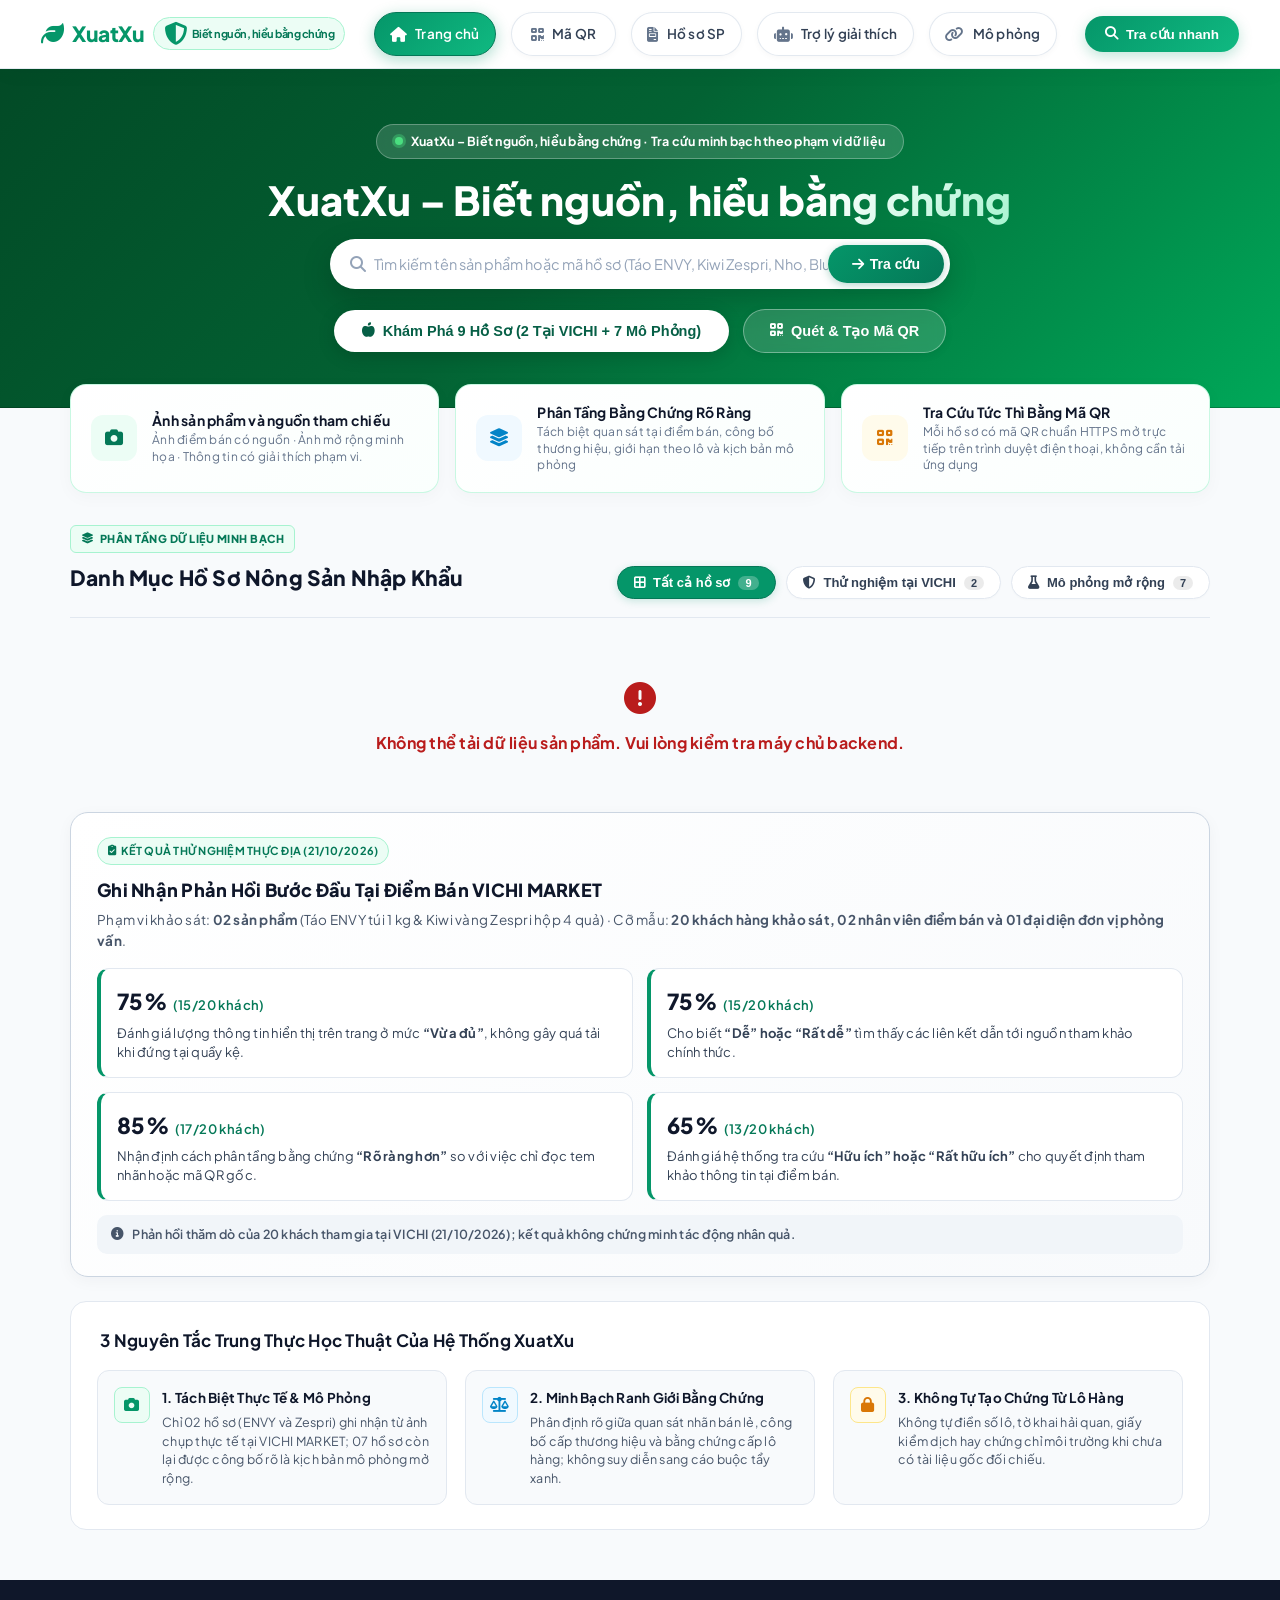
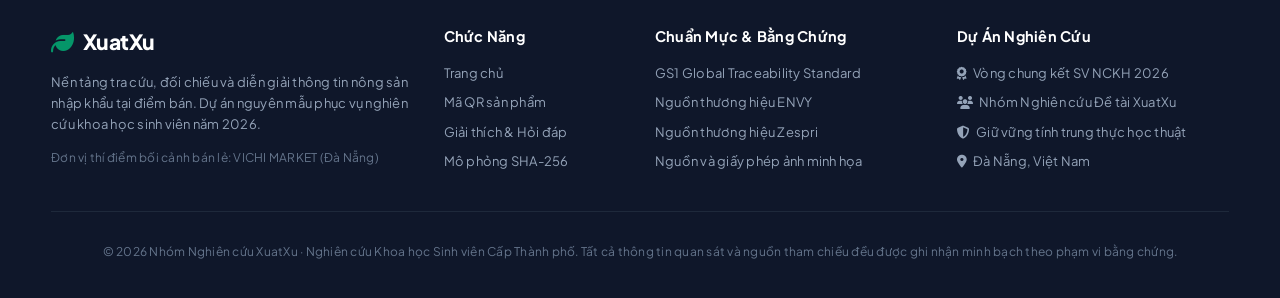
==== commit f085cb53: "Cap nhat toan bo code moi tu xuatxu-web-main" ====
--- a/templates/index.html
+++ b/templates/index.html
@@ -5,7 +5,7 @@
     <meta name="viewport" content="width=device-width, initial-scale=1.0, maximum-scale=5.0, user-scalable=yes">
     <title>XuatXu – Biết nguồn, hiểu bằng chứng | Nền tảng tra cứu nông sản nhập khẩu</title>
     <link rel="stylesheet" href="https://cdnjs.cloudflare.com/ajax/libs/font-awesome/6.4.0/css/all.min.css">
-    <link rel="stylesheet" href="/static/style.css?v=4">
+    <link rel="stylesheet" href="/static/style.css?v=5">
 </head>
 <body>
 
@@ -44,7 +44,7 @@
                 <li>
                     <a href="#ai" id="nav-ai" class="nav-pill-btn nav-icon-btn" onclick="showTab('ai')">
                         <i class="fa-solid fa-robot"></i>
-                        <span class="nav-text-label">Trợ lý AI</span>
+                        <span class="nav-text-label">Trợ lý giải thích</span>
                     </a>
                 </li>
                 <li>
@@ -66,24 +66,21 @@
 
     <!-- TAB 1: TRANG CHỦ -->
     <div id="tab-home" class="tab-content">
-        <!-- Hero Section: Tươi mới, ấm áp, thân thiện & tràn đầy năng lượng -->
+        <!-- Hero Section: Tươi mới, ấm áp, thân thiện & chuẩn mực học thuật -->
         <section class="hero-fresh-section">
             <div class="hero-fresh-pill">
                 <span class="fresh-dot"></span>
-                <span>Nông sản tươi sạch · Tra cứu minh bạch tại điểm bán</span>
+                <span>XuatXu – Biết nguồn, hiểu bằng chứng · Tra cứu minh bạch theo phạm vi dữ liệu</span>
             </div>
 
             <h1 class="hero-main-title">
-                Biết Rõ Nguồn Gốc, An Tâm Lựa Chọn <span class="text-gradient-fresh">Trái Cây Tươi</span>
+                XuatXu – Biết nguồn, <span class="text-gradient-fresh">hiểu bằng chứng</span>
             </h1>
-            <p class="hero-main-sub">
-                Tra cứu xuất xứ, giá niêm yết và tem nhãn đối chiếu thực tế của 9 loại trái cây tuyển chọn tại siêu thị VICHI MARKET.
-            </p>
 
             <div class="hero-search-wrapper">
                 <div class="search-box-container">
                     <i class="fa-solid fa-magnifying-glass search-icon-inside"></i>
-                    <input type="text" id="searchInput" placeholder="Tìm theo tên trái cây (Táo, Nho, Kiwi, Dưa lưới, Bưởi, Lê, Quýt...)" oninput="searchProduct()">
+                    <input type="text" id="searchInput" placeholder="Tìm kiếm tên sản phẩm hoặc mã hồ sơ (Táo ENVY, Kiwi Zespri, Nho, Blueberry, Cherry, Cam, Lê, Quýt, Kim quất...)" oninput="searchProduct()">
                     <button onclick="searchProduct()"><i class="fa-solid fa-arrow-right"></i> Tra cứu</button>
                 </div>
             </div>
@@ -91,7 +88,7 @@
             <!-- Nút hành động nhanh CTA -->
             <div class="hero-actions-row">
                 <button onclick="document.getElementById('catalogSection').scrollIntoView({behavior: 'smooth'})" class="btn-hero-primary">
-                    <i class="fa-solid fa-apple-whole"></i> Khám Phá 9 Sản Phẩm
+                    <i class="fa-solid fa-apple-whole"></i> Khám Phá 9 Hồ Sơ (2 Tại VICHI + 7 Mô Phỏng)
                 </button>
                 <button onclick="showTab('qr')" class="btn-hero-secondary">
                     <i class="fa-solid fa-qrcode"></i> Quét & Tạo Mã QR
@@ -99,27 +96,27 @@
             </div>
         </section>
 
-        <!-- 3 Thẻ Giá Trị Thân Thiện (Thay thế stats-bar khô khan) -->
+        <!-- 3 Thẻ Giá Trị Chuẩn Mực -->
         <div class="trust-features-row">
             <div class="trust-card">
                 <div class="trust-icon green"><i class="fa-solid fa-camera"></i></div>
                 <div class="trust-text">
-                    <strong>100% Ảnh Chụp Thực Tế</strong>
-                    <p>Khảo sát trực tiếp tại quầy kệ siêu thị VICHI MARKET Đà Nẵng</p>
+                    <strong>Ảnh sản phẩm và nguồn tham chiếu</strong>
+                    <p>Ảnh điểm bán có nguồn · Ảnh mở rộng minh họa · Thông tin có giải thích phạm vi.</p>
                 </div>
             </div>
             <div class="trust-card">
-                <div class="trust-icon blue"><i class="fa-solid fa-tag"></i></div>
+                <div class="trust-icon blue"><i class="fa-solid fa-layer-group"></i></div>
                 <div class="trust-text">
-                    <strong>Minh Bạch Giá & Tem Nhãn</strong>
-                    <p>Đối chiếu chuẩn xác nhãn phụ, thương hiệu & ranh giới xác minh</p>
+                    <strong>Phân Tầng Bằng Chứng Rõ Ràng</strong>
+                    <p>Tách biệt quan sát tại điểm bán, công bố thương hiệu, giới hạn theo lô và kịch bản mô phỏng</p>
                 </div>
             </div>
             <div class="trust-card">
                 <div class="trust-icon amber"><i class="fa-solid fa-qrcode"></i></div>
                 <div class="trust-text">
-                    <strong>Tra Cứu Tức Thì Bằng QR</strong>
-                    <p>Dùng camera điện thoại hoặc Zalo mở hồ sơ tức thì, không cần tải app</p>
+                    <strong>Tra Cứu Tức Thì Bằng Mã QR</strong>
+                    <p>Mỗi hồ sơ có mã QR chuẩn HTTPS mở trực tiếp trên trình duyệt điện thoại, không cần tải ứng dụng</p>
                 </div>
             </div>
         </div>
@@ -128,53 +125,89 @@
             <!-- Header khu vực Danh Mục Sản Phẩm -->
             <div class="catalog-heading-box">
                 <div class="catalog-heading-left">
-                    <span class="catalog-badge"><i class="fa-solid fa-basket-shopping"></i> NÔNG SẢN TƯƠI MỖI NGÀY</span>
-                    <h2 class="section-heading">Danh Mục Trái Cây & Nông Sản Thực Tế</h2>
-                    <p class="section-subheading">Chọn sản phẩm để xem hồ sơ nguồn gốc, giá bán lẻ và tem nhãn đối chiếu chi tiết.</p>
+                    <span class="catalog-badge"><i class="fa-solid fa-layer-group"></i> PHÂN TẦNG DỮ LIỆU MINH BẠCH</span>
+                    <h2 class="section-heading">Danh Mục Hồ Sơ Nông Sản Nhập Khẩu</h2>
                 </div>
                 
                 <!-- Bộ lọc danh mục (Filter Pills) -->
                 <div class="catalog-filter-bar">
                     <button class="filter-pill active" id="filterBtnAll" onclick="setCatalogFilter('ALL')">
-                        <i class="fa-solid fa-border-all"></i> Tất cả <span class="filter-count" id="countAll">9</span>
+                        <i class="fa-solid fa-border-all"></i> Tất cả hồ sơ <span class="filter-count" id="countAll">9</span>
                     </button>
                     <button class="filter-pill" id="filterBtnCore" onclick="setCatalogFilter('CORE')">
-                        <i class="fa-solid fa-shield-halved"></i> Đối chiếu chuyên sâu <span class="filter-count" id="countCore">2</span>
+                        <i class="fa-solid fa-shield-halved"></i> Thử nghiệm tại VICHI <span class="filter-count" id="countCore">2</span>
                     </button>
                     <button class="filter-pill" id="filterBtnSimulated" onclick="setCatalogFilter('SIMULATED')">
-                        <i class="fa-solid fa-store"></i> Bối cảnh bán lẻ <span class="filter-count" id="countSimulated">7</span>
+                        <i class="fa-solid fa-flask"></i> Mô phỏng mở rộng <span class="filter-count" id="countSimulated">7</span>
                     </button>
                 </div>
             </div>
 
-            <!-- Product Grid -->
-            <div class="product-grid" id="productGrid"></div>
+            <!-- Product Grid (Phân tách 2 tầng: 2 SP VICHI + 7 SP Mô phỏng) -->
+            <div id="productGrid"></div>
+
+            <!-- Khối Kết Quả Thử Nghiệm Thực Địa Tại Điểm Bán (MC10 - W11) -->
+            <div class="pilot-results-container">
+                <div class="pilot-header-row">
+                    <div>
+                        <span class="badge-verify" style="margin-bottom: 6px; display: inline-flex;">
+                            <i class="fa-solid fa-clipboard-check"></i> KẾT QUẢ THỬ NGHIỆM THỰC ĐỊA (21/10/2026)
+                        </span>
+                        <h3 class="pilot-title">Ghi Nhận Phản Hồi Bước Đầu Tại Điểm Bán VICHI MARKET</h3>
+                        <p class="pilot-sub">
+                            Phạm vi khảo sát: <strong>02 sản phẩm</strong> (Táo ENVY túi 1 kg & Kiwi vàng Zespri hộp 4 quả) · Cỡ mẫu: <strong>20 khách hàng khảo sát, 02 nhân viên điểm bán và 01 đại diện đơn vị phỏng vấn</strong>.
+                        </p>
+                    </div>
+                </div>
+                <div class="pilot-metrics-grid">
+                    <div class="pilot-metric-card">
+                        <div class="pilot-metric-value">75% <span class="pilot-metric-fraction">(15/20 khách)</span></div>
+                        <div class="pilot-metric-label">Đánh giá lượng thông tin hiển thị trên trang ở mức <strong>“Vừa đủ”</strong>, không gây quá tải khi đứng tại quầy kệ.</div>
+                    </div>
+                    <div class="pilot-metric-card">
+                        <div class="pilot-metric-value">75% <span class="pilot-metric-fraction">(15/20 khách)</span></div>
+                        <div class="pilot-metric-label">Cho biết <strong>“Dễ” hoặc “Rất dễ”</strong> tìm thấy các liên kết dẫn tới nguồn tham khảo chính thức.</div>
+                    </div>
+                    <div class="pilot-metric-card">
+                        <div class="pilot-metric-value">85% <span class="pilot-metric-fraction">(17/20 khách)</span></div>
+                        <div class="pilot-metric-label">Nhận định cách phân tầng bằng chứng <strong>“Rõ ràng hơn”</strong> so với việc chỉ đọc tem nhãn hoặc mã QR gốc.</div>
+                    </div>
+                    <div class="pilot-metric-card">
+                        <div class="pilot-metric-value">65% <span class="pilot-metric-fraction">(13/20 khách)</span></div>
+                        <div class="pilot-metric-label">Đánh giá hệ thống tra cứu <strong>“Hữu ích” hoặc “Rất hữu ích”</strong> cho quyết định tham khảo thông tin tại điểm bán.</div>
+                    </div>
+                </div>
+                <div class="pilot-disclaimer-note">
+                    <i class="fa-solid fa-circle-info"></i>
+                    <span>Phản hồi thăm dò của 20 khách tham gia tại VICHI (21/10/2026); kết quả không chứng minh tác động nhân quả.</span>
+                </div>
+            </div>
 
             <!-- Khối Cam Kết Minh Bạch (Gọn gàng, tinh tế) -->
             <div class="principles-container">
                 <h3 class="principles-title">
-                    <i class="fa-solid fa-shield-check" style="color: var(--primary);"></i> 3 Cam Kết Minh Bạch Của Nền Tảng XuatXu
+                    <i class="fa-solid fa-shield-check" style="color: var(--primary);"></i> 3 Nguyên Tắc Trung Thực Học Thuật Của Hệ Thống XuatXu
                 </h3>
                 <div class="principles-grid">
                     <div class="principle-card">
                         <div class="principle-icon green"><i class="fa-solid fa-camera"></i></div>
                         <div>
-                            <strong>1. Đúng Sự Thật Tại Điểm Bán</strong>
-                            <p>Mọi hình ảnh, giá bán và tem nhãn đều ghi nhận từ sản phẩm thực tế bày bán tại cửa hàng.</p>
+                            <strong>1. Tách Biệt Thực Tế & Mô Phỏng</strong>
+                            <p>Chỉ 02 hồ sơ (ENVY và Zespri) ghi nhận từ ảnh chụp thực tế tại VICHI MARKET; 07 hồ sơ còn lại được công bố rõ là kịch bản mô phỏng mở rộng.</p>
                         </div>
                     </div>
                     <div class="principle-card">
                         <div class="principle-icon blue"><i class="fa-solid fa-scale-balanced"></i></div>
                         <div>
-                            <strong>2. Minh Bạch Ranh Giới</strong>
-                            <p>Phân định rõ ràng giữa cam kết thương hiệu và chứng nhận cấp lô, không gây ngộ nhận tẩy xanh.</p>
+                            <strong>2. Minh Bạch Ranh Giới Bằng Chứng</strong>
+                            <p>Phân định rõ giữa quan sát nhãn bán lẻ, công bố cấp thương hiệu và bằng chứng cấp lô hàng; không suy diễn sang cáo buộc tẩy xanh.</p>
                         </div>
                     </div>
                     <div class="principle-card">
                         <div class="principle-icon amber"><i class="fa-solid fa-lock"></i></div>
                         <div>
-                            <strong>3. Không Tự Tạo Dữ Liệu</strong>
-                            <p>Không bịa đặt số lô hay giấy kiểm dịch khi chưa có chứng từ gốc đối chiếu từ cơ quan thẩm quyền.</p>
+                            <strong>3. Không Tự Tạo Chứng Từ Lô Hàng</strong>
+                            <p>Không tự điền số lô, tờ khai hải quan, giấy kiểm dịch hay chứng chỉ môi trường khi chưa có tài liệu gốc đối chiếu.</p>
                         </div>
                     </div>
                 </div>
@@ -186,10 +219,10 @@
     <div id="tab-qr" class="tab-content" style="display: none;">
         <div class="main-container">
             <div class="qr-page-header">
-                <span class="badge-tech"><i class="fa-solid fa-qrcode"></i> TRUY XUẤT TỨC THÌ</span>
-                <h2 class="section-heading"><i class="fa-solid fa-qrcode" style="color: var(--primary);"></i> Mã QR Hồ Sơ Nông Sản Công Khai</h2>
+                <span class="badge-tech"><i class="fa-solid fa-qrcode"></i> MÃ QR HỒ SƠ SẢN PHẨM</span>
+                <h2 class="section-heading"><i class="fa-solid fa-qrcode" style="color: var(--primary);"></i> Mã QR Dẫn Đến Hồ Sơ Sản Phẩm</h2>
                 <p class="section-subheading">
-                    Chọn sản phẩm từ danh mục bên dưới để tạo mã QR chuẩn HTTPS. Quét mã bằng camera điện thoại hoặc Zalo để mở ngay hồ sơ đối chiếu minh bạch.
+                    Chọn 1 trong 9 hồ sơ bên dưới để tạo mã QR chuẩn HTTPS. Quét mã bằng camera điện thoại hoặc Zalo để mở đúng hồ sơ sản phẩm tương ứng.
                 </p>
             </div>
 
@@ -206,7 +239,7 @@
                                 <img id="qrSelectedThumb" src="/static/images/vichi_envy_bag.jpg" alt="" class="qr-trigger-img">
                                 <div class="qr-trigger-info">
                                     <span class="qr-trigger-title" id="qrSelectedTitle">Táo ENVY đóng túi 1 kg</span>
-                                    <span class="qr-trigger-subtitle" id="qrSelectedSubtitle">Táo nhập khẩu · New Zealand · VICHI MARKET</span>
+                                    <span class="qr-trigger-subtitle" id="qrSelectedSubtitle">Hồ sơ sản phẩm ENVY tại VICHI. Chưa đối chiếu xuất xứ theo lô.</span>
                                 </div>
                             </div>
                             <div class="qr-trigger-right">
@@ -219,7 +252,7 @@
                         <div class="qr-dropdown-menu" id="qrDropdownMenu" style="display: none;">
                             <div class="qr-dropdown-search">
                                 <i class="fa-solid fa-magnifying-glass"></i>
-                                <input type="text" placeholder="Tìm kiếm nhanh tên hoặc thương hiệu..." id="qrFilterInput" oninput="filterQrDropdownList()">
+                                <input type="text" placeholder="Tìm kiếm nhanh tên hoặc mã hồ sơ..." id="qrFilterInput" oninput="filterQrDropdownList()">
                             </div>
                             <div class="qr-dropdown-list" id="qrDropdownList"></div>
                         </div>
@@ -229,8 +262,8 @@
                 <!-- Khối hiển thị mã QR hồ sơ -->
                 <div id="qrDisplayBox" class="qr-card-display">
                     <div class="qr-card-header">
-                        <div class="qr-badge-origin" id="qrCardOriginBadge"><i class="fa-solid fa-location-dot"></i> New Zealand</div>
-                        <span class="badge-verify"><i class="fa-solid fa-shield-check"></i> Đã kích hoạt mã QR chuẩn</span>
+                        <div class="qr-badge-origin" id="qrCardOriginBadge"><i class="fa-solid fa-shield-halved"></i> Hồ sơ sản phẩm ENVY tại VICHI. Chưa đối chiếu xuất xứ theo lô.</div>
+                        <span class="badge-verify" id="qrCardScopeBadge"><i class="fa-solid fa-qrcode"></i> Mã QR dẫn đến hồ sơ sản phẩm</span>
                     </div>
                     
                     <h3 id="qrProductName" class="qr-card-title">Táo ENVY đóng túi 1 kg</h3>
@@ -270,37 +303,47 @@
         </div>
     </div>
 
-    <!-- TAB 4: GIẢI THÍCH & HỎI ĐÁP CÓ NGUỒN (AI ASSISTANT F4) -->
+    <!-- TAB 4: GIẢI THÍCH & HỎI ĐÁP CÓ NGUỒN (F4) -->
     <div id="tab-ai" class="tab-content" style="display: none;">
         <div class="main-container">
             <div class="ai-container-card">
                 <div class="ai-header-flex">
                     <div>
                         <h2 style="margin: 0; color: var(--slate-900); font-size: 20px; font-weight: 700;">
-                            <i class="fa-solid fa-robot" style="color: var(--primary);"></i> Trợ Lý AI
+                            <i class="fa-solid fa-robot" style="color: var(--primary);"></i> Trợ lý giải thích thông tin có nguồn – không thay thế xác minh chứng từ.
                         </h2>
                         <p style="color: var(--slate-500); font-size: 13.5px; margin: 4px 0 0;">
-                            Hỗ trợ giải đáp xuất xứ, tem nhãn tại điểm bán, quy cách đóng gói và ranh giới xác minh minh bạch.
+                            Phản hồi dựa trên 108 câu hỏi chuẩn hóa và 108 mục tri thức có nguồn; phân biệt rõ 02 hồ sơ thực tế tại VICHI và 07 hồ sơ mô phỏng mở rộng.
                         </p>
                     </div>
-                    <span class="badge-verify"><i class="fa-solid fa-shield-check"></i> Trả lời theo nguồn chuẩn</span>
-                </div>
-
-                <!-- Bộ lọc theo sản phẩm -->
+                    <span class="badge-verify"><i class="fa-solid fa-book-open-reader"></i> 108 Câu hỏi chuẩn hóa</span>
+                </div>
+
+                <!-- Bộ lọc theo sản phẩm (đủ 9 sản phẩm, không chứa trái cây nội địa cũ) -->
                 <div style="display: flex; align-items: center; gap: 8px; margin-bottom: 14px; flex-wrap: wrap;">
-                    <span style="font-size: 13px; font-weight: 600; color: var(--slate-700);">Lọc theo chủ đề:</span>
-                    <button class="filter-pill active" id="faqFilterAll" onclick="filterFaqTab('')">Tất cả câu hỏi</button>
-                    <button class="filter-pill" id="faqFilterEnvy" onclick="filterFaqTab('P-ENVY-VICHI-01')">Táo ENVY túi 1kg</button>
-                    <button class="filter-pill" id="faqFilterZespri" onclick="filterFaqTab('P-ZESPRI-VICHI-01')">Kiwi vàng Zespri</button>
-                    <button class="filter-pill" id="faqFilterRetail" onclick="filterFaqTab('RETAIL')">Trái cây bán lẻ (8 SP)</button>
+                    <span style="font-size: 13px; font-weight: 600; color: var(--slate-700);">Lọc theo hồ sơ:</span>
+                    <button class="filter-pill active" id="faqFilterAll" onclick="filterFaqTab('')">Tất cả (108 câu)</button>
+                    <button class="filter-pill" id="faqFilterEnvy" onclick="filterFaqTab('P-ENVY-VICHI-01')">Táo ENVY tại VICHI (12)</button>
+                    <button class="filter-pill" id="faqFilterZespri" onclick="filterFaqTab('P-ZESPRI-VICHI-01')">Kiwi Zespri tại VICHI (12)</button>
+                    <button class="filter-pill" id="faqFilterSimAll" onclick="filterFaqTab('SIM_ALL')">7 Hồ sơ mô phỏng (84)</button>
+                    <select id="faqSimProductSelect" onchange="if(this.value) filterFaqTab(this.value)" style="padding: 6px 12px; border-radius: 999px; border: 1px solid var(--border); font-size: 12.5px; font-weight: 600; color: var(--slate-700); background: #f8fafc; cursor: pointer;">
+                        <option value="">-- Chọn nhanh 1 trong 7 SP mô phỏng --</option>
+                        <option value="P-GRAPE-SIM-03">Nho sữa Shine Muscat (12 câu)</option>
+                        <option value="P-BLUBERRY-SIM-04">Blueberry nhập khẩu (12 câu)</option>
+                        <option value="P-CHERRY-SIM-05">Cherry nhập khẩu (12 câu)</option>
+                        <option value="P-ORANGE-SIM-06">Cam Navel nhập khẩu (12 câu)</option>
+                        <option value="P-PEAR-SIM-07">Lê nâu Hàn Quốc (12 câu)</option>
+                        <option value="P-MANDARIN-SIM-08">Quýt nhập khẩu (12 câu)</option>
+                        <option value="P-KUMQUAT-SIM-09">Kim quất Đài Loan (12 câu)</option>
+                    </select>
                 </div>
 
                 <!-- Danh sách gợi ý câu hỏi mẫu -->
                 <div style="margin-bottom: 16px;">
-                    <div style="font-size: 12.5px; font-weight: 600; color: var(--slate-500); margin-bottom: 8px;">
+                    <div style="font-size: 12.5px; font-weight: 600; color: var(--slate-500); margin-bottom: 8px;" id="faqSuggestionHeader">
                         Gợi ý câu hỏi chuẩn hóa (nhấn để xem câu trả lời đối chiếu):
                     </div>
-                    <div style="display: flex; gap: 8px; flex-wrap: wrap;" id="faqSuggestionButtons"></div>
+                    <div style="display: flex; gap: 8px; flex-wrap: wrap; max-height: 170px; overflow-y: auto; padding-right: 4px;" id="faqSuggestionButtons"></div>
                 </div>
 
                 <!-- Khung lịch sử chat -->
@@ -308,14 +351,14 @@
                     <div class="chat-msg ai">
                         <i class="fa-solid fa-robot"></i>
                         <div>
-                            <strong>Xin chào!</strong> Tôi là Trợ lý giải thích thông tin XuatXu. Tôi có thể hỗ trợ bạn tìm hiểu nguồn gốc nhãn, giá cả tại điểm bán, phân biệt chính sách chất lượng thương hiệu và giải thích các giới hạn xác minh theo lô hàng.
+                            <strong>Xin chào!</strong> Tôi là Trợ lý giải thích thông tin có nguồn của XuatXu (không thay thế xác minh chứng từ). Tôi hỗ trợ giải thích thông tin quan sát trên nhãn tại VICHI MARKET (ENVY, Zespri), công bố cấp thương hiệu, giới hạn xác minh theo lô và làm rõ phạm vi của 07 hồ sơ mô phỏng mở rộng.
                         </div>
                     </div>
                 </div>
 
                 <!-- Ô nhập câu hỏi -->
                 <div class="chat-input-bar">
-                    <input type="text" id="globalChatInput" placeholder="Đặt câu hỏi về xuất xứ, tem nhãn, mã lô hoặc chứng nhận..." onkeydown="if(event.key === 'Enter') sendGlobalAIMessage()">
+                    <input type="text" id="globalChatInput" placeholder="Đặt câu hỏi về xuất xứ, tem nhãn, mã lô, chứng nhận hoặc phạm vi mô phỏng..." onkeydown="if(event.key === 'Enter') sendGlobalAIMessage()">
                     <button onclick="sendGlobalAIMessage()" class="btn-primary" style="padding: 10px 20px;">
                         <i class="fa-solid fa-paper-plane"></i> Gửi
                     </button>
@@ -330,12 +373,12 @@
             <div class="tech-container-card">
                 <div class="tech-header-box">
                     <div>
-                        <span class="badge-tech"><i class="fa-solid fa-microchip"></i> MÔ PHỎNG HỌC THUẬT</span>
+                        <span class="badge-tech"><i class="fa-solid fa-microchip"></i> MÔ PHỎNG HỌC THUẬT ĐỘC LẬP</span>
                         <h2 style="margin: 8px 0 4px; font-size: 21px; font-weight: 700; color: var(--slate-900);">
-                            Mô Phỏng Chuỗi Băm SHA-256 (Blockchain Affordance Demo)
+                            Mô phỏng kiểm tra tính toàn vẹn SHA-256 – không phải giao dịch blockchain thực tế.
                         </h2>
                         <p style="color: var(--slate-500); font-size: 13.5px; margin: 0; line-height: 1.5;">
-                            Minh họa tính bất biến và cơ chế phát hiện giả mạo dữ liệu qua 05 sự kiện mẫu. Khu vực này hoàn toàn tách biệt với dữ liệu quan sát thực tế tại điểm bán.
+                            Minh họa tính bất biến và cơ chế phát hiện sửa đổi dữ liệu qua 05 sự kiện giả định. Khu vực này là mô phỏng kỹ thuật độc lập, không phải chứng từ hay giao dịch blockchain on-chain của VICHI MARKET.
                         </p>
                     </div>
                     <div style="display: flex; gap: 10px; flex-wrap: wrap;">
@@ -369,7 +412,7 @@
                 </div>
 
                 <div style="margin-top: 20px; padding: 16px 20px; background: var(--slate-50); border-radius: 14px; border: 1px solid var(--border); font-size: 13px; color: var(--slate-700); line-height: 1.6;">
-                    <strong><i class="fa-solid fa-lightbulb" style="color: var(--primary);"></i> Ý nghĩa khoa học:</strong> Cơ chế mã hóa băm liên kết đảm bảo nếu bất kỳ một thông tin nào trong quá khứ (như tên cơ sở đóng gói, ngày thu hoạch) bị sửa đổi trái phép, chữ ký băm của khối đó sẽ biến đổi hoàn toàn, dẫn đến toàn bộ các khối tiếp theo trong chuỗi đều không khớp (Verification FAIL). Đây là đặc tính kỹ thuật cốt lõi (Blockchain Affordance) củng cố niềm tin mà không cần phụ thuộc vào lời hứa chủ quan.
+                    <strong><i class="fa-solid fa-lightbulb" style="color: var(--primary);"></i> Ý nghĩa khoa học:</strong> Cơ chế mã hóa băm liên kết đảm bảo nếu bất kỳ một thông tin nào trong chuỗi sự kiện (như tên cơ sở đóng gói, ngày thu hoạch) bị sửa đổi trái phép, chữ ký băm SHA-256 của bước đó sẽ thay đổi hoàn toàn, kéo theo các bước kế tiếp báo lỗi không khớp (FAIL). Đây là mô phỏng kiểm tra tính toàn vẹn SHA-256 cục bộ phục vụ nghiên cứu, không phải giao dịch blockchain thực tế.
                 </div>
             </div>
         </div>
@@ -404,6 +447,7 @@
                     <li><a href="https://www.gs1.org/standards/gs1-global-traceability-standard/current-standard" target="_blank" rel="noopener">GS1 Global Traceability Standard</a></li>
                     <li><a href="https://envyapple.com/vn/" target="_blank" rel="noopener">Nguồn thương hiệu ENVY</a></li>
                     <li><a href="https://www.zespri.com/" target="_blank" rel="noopener">Nguồn thương hiệu Zespri</a></li>
+                    <li><a href="/static/image_credits.html" target="_blank" rel="noopener">Nguồn và giấy phép ảnh minh họa</a></li>
                 </ul>
             </div>
             <div class="footer-col">
@@ -434,158 +478,157 @@
     <script>
         let globalProducts = [];
         let globalQAs = [];
+        let globalKnowledge = [];
         let globalSources = {};
         let currentDetailProductId = '';
         let originalTechChain = [];
         let currentTechChain = [];
         let currentCatalogFilter = 'ALL';
+        let currentAiViewMode = 'KB';
 
         const fetchHeaders = {
             'Accept': 'application/json'
         };
 
-        // Hàm lấy siêu dữ liệu bán lẻ cho từng sản phẩm
+        // W06: Chuẩn hóa URL hình ảnh (chỉ gắn ?v= cho ảnh nội bộ /static/, tuyệt đối không gắn vào URL ngoài như Wikimedia)
+        function getSafeImageUrl(url) {
+            if (!url) return '/static/images/sim_fallback.svg';
+            if (url.startsWith('/static/')) {
+                return url.includes('?') ? url : (url + '?v=3');
+            }
+            return url;
+        }
+
+        function getFallbackImageForProduct(pid) {
+            const p = String(pid || '');
+            if (p.includes('ENVY')) return '/static/images/vichi_envy_bag.jpg';
+            if (p.includes('ZESPRI')) return '/static/images/vichi_zespri_gold_4.jpg';
+            if (p.includes('GRAPE')) return '/static/images/vichi_grape_shine_muscat.jpg';
+            if (p.includes('PEAR')) return '/static/images/vichi_pear_korea_eloasis.jpg';
+            if (p.includes('MANDARIN')) return '/static/images/vichi_mandarin_tony_fruit.jpg';
+            if (p.includes('KUMQUAT')) return '/static/images/vichi_kumquat_taiwan.jpg';
+            return '/static/images/sim_fallback.svg';
+        }
+
+        // W05: Việt hóa toàn bộ mã kỹ thuật (scope, applicable_scope, verification_scope, document_type, topic, confidence)
+        function translateScopeCode(code) {
+            if (!code) return '';
+            const c = String(code).trim();
+            if (c.startsWith('simulation_faq_')) {
+                const num = c.replace('simulation_faq_', '');
+                return 'Tri thức kịch bản mô phỏng #' + num;
+            }
+            const map = {
+                'RETAIL_OBSERVATION': 'Quan sát tại điểm bán',
+                'RETAIL_OBSERVATION_ONLY': 'Chỉ quan sát tại điểm bán',
+                'BRAND_ONLY': 'Công bố cấp thương hiệu',
+                'BRAND_CONTEXT_ONLY': 'Bối cảnh cấp thương hiệu',
+                'BRAND_CONTEXT': 'Thông tin cấp thương hiệu',
+                'COMPANY_CONTEXT_ONLY': 'Thông tin doanh nghiệp',
+                'COMPANY_CONTEXT': 'Thông tin doanh nghiệp',
+                'PRODUCT_LINE_ONLY': 'Thông tin dòng sản phẩm',
+                'PRODUCT_LINE_CONTEXT_ONLY': 'Bối cảnh dòng sản phẩm',
+                'PRODUCT_LINE_CONTEXT': 'Bối cảnh dòng sản phẩm',
+                'BRAND_POLICY': 'Chính sách hệ thống thương hiệu',
+                'BRAND_POLICY_NOT_LOT': 'Chính sách thương hiệu (chưa gắn lô)',
+                'LIMITATION': 'Phạm vi & giới hạn xác minh',
+                'IMAGE_REFERENCE_ONLY': 'Ảnh minh họa nguồn mở',
+                'SIMULATED_ORIGIN': 'Xuất xứ giả định (mô phỏng)',
+                'SIMULATED_JOURNEY': 'Hành trình giả định (mô phỏng)',
+                'SIMULATION_LIMIT': 'Giới hạn hồ sơ mô phỏng',
+                'SIMULATED_RETAIL_CONTEXT': 'Nguyên tắc hồ sơ mô phỏng',
+                'BRAND': 'Cấp thương hiệu chung',
+                'LOT_UNVERIFIED': 'Chưa có chứng từ cấp lô',
+                'BRAND_GROWER_POLICY': 'Chính sách nhà vườn của thương hiệu',
+                'BRAND_TRACEABILITY_CAPABILITY': 'Năng lực hệ thống của thương hiệu',
+                'ORGANIC_LINE_NOT_CONVENTIONAL_4PACK': 'Dòng Organic 3 quả (khác hộp 4 quả)',
+                'ORGANIC_PRODUCT_LINE_ONLY': 'Chỉ áp dụng dòng Organic',
+                'ORGANIC_PRODUCT_LINE_NOT_CURRENT_SKU': 'Dòng Organic (khác SKU hiện tại)',
+                'OTHER_RETAILER': 'Thông tin từ điểm bán khác',
+                'OTHER_RETAILER_CONTEXT_ONLY': 'Ví dụ từ điểm bán khác',
+                'OTHER_RETAILER_CONTEXT': 'Ví dụ từ điểm bán khác',
+                'OTHER_RETAILER_CLAIM': 'Tuyên bố của điểm bán khác',
+                'OTHER_RETAILER_CLAIM_NOT_DOCUMENT': 'Tuyên bố điểm bán khác (không phải chứng từ)',
+                'SIMULATION_NOT_ACTUAL_CLAIM': 'Tình huống giả định – không phải công bố thực',
+                'OBSERVED_ON_PACKAGING': 'Quan sát trên bao bì tại VICHI',
+                'OTHER_VARIANT_OBSERVED': 'Biến thể bán rời khác tại quầy',
+                'RETAIL_LABEL_OBSERVED': 'Quan sát nhãn bán lẻ tại VICHI',
+                'OTHER_VARIANT_ONLY': 'Biến thể khác trên cùng quầy kệ',
+                'METHODOLOGY_ONLY': 'Chuẩn phương pháp luận (GS1)',
+                'STANDARD_EXPLANATION_ONLY': 'Giải thích chuẩn truy xuất (GS1)',
+                'SIMULATED_PRODUCT_RECORD': 'Hồ sơ sản phẩm giả định',
+                'SIMULATED_CHAIN': 'Chuỗi sự kiện giả định',
+                'NOT_VERIFIED_REAL_LOT': 'Không có lô hàng thực tế',
+                'ORIGIN_LABEL': 'Nhãn thể hiện xuất xứ',
+                'LOT_CODE': 'Mã lô / hộp / thùng',
+                'PHYTOSANITARY_CERT': 'Giấy chứng nhận kiểm dịch thực vật',
+                'IMPORT_DOC': 'Chứng từ / tờ khai nhập khẩu theo lô',
+                'ENVIRONMENTAL_CERT': 'Chứng nhận chất lượng / môi trường',
+                'POINT_OF_SALE_OBSERVED': 'Quan sát tại điểm bán',
+                'INSUFFICIENT_LOT_EVIDENCE': 'Chưa đủ bằng chứng cấp lô',
+                'RETAIL_BRAND_SCOPE': 'Phạm vi nhãn điểm bán & thương hiệu',
+                'SIMULATION_ONLY': 'Chỉ áp dụng cho kịch bản mô phỏng',
+                'nhan_san_pham': 'Nhãn & quy cách sản phẩm',
+                'gia_tai_diem_ban': 'Giá quan sát tại điểm bán',
+                'xuat_xu': 'Phạm vi thông tin nguồn gốc',
+                'nha_nhap_khau': 'Đơn vị nhập khẩu / phân phối',
+                'vuon_trong': 'Thông tin vùng trồng / nhà vườn',
+                'chung_nhan': 'Chứng nhận & tiêu chuẩn',
+                'lo_hang': 'Bằng chứng cấp lô hàng',
+                'blockchain': 'Giới hạn công nghệ & chuỗi băm',
+                'greenwashing': 'Nguyên tắc diễn giải trung thực',
+                'organic': 'Phân biệt dòng sản phẩm (Organic / Thường)',
+                'gap': 'Tiêu chuẩn canh tác (ZespriGAP / thương hiệu)',
+                'truy_xuat': 'Khả năng truy xuất nguồn gốc',
+                'phytosanitary': 'Kiểm dịch thực vật theo lô',
+                'ma_ban_le': 'Mã vạch / mã nội bộ điểm bán',
+                'main_scope_1': 'Ghi nhận tại điểm bán & thương hiệu',
+                'main_scope_2': 'Nguồn tham chiếu cấp thương hiệu',
+                'main_scope_3': 'Giới hạn đối chiếu theo lô'
+            };
+            return map[c] || c;
+        }
+
+        // Hàm lấy siêu dữ liệu bán lẻ cho từng sản phẩm (Không hiển thị cờ/tên nước xuất xứ chưa xác minh theo yêu cầu #4, #9, #11)
         function getProductRetailMeta(p) {
             const id = p.product_id || '';
+            const isCore = id.includes('P-ENVY-VICHI-01') || id.includes('P-ZESPRI-VICHI-01');
+            const isSim = p.profile_type === 'SIMULATED_IMPORT_EXPANSION' || (!isCore && id.includes('-SIM-'));
+            const packClean = (p.packaging_demo || 'Quy cách hồ sơ').replace(/\s*\(mô phỏng\)/gi, '');
+            const priceText = p.price_display || '';
+            const numbers = priceText.match(/^[0-9.,]+/);
+            const priceMain = numbers ? numbers[0].replace(/,/g, '.') : '—';
+            const priceUnit = isSim ? 'đ (giả định)' : (id.includes('ENVY') ? 'đ/túi 1 kg' : 'đ/hộp 4 quả');
+
+            // Câu mô tả phạm vi trên thẻ & QR theo đúng mục #4, #9, #11 (không gắn tên nước xuất xứ)
+            let cardScopeNote = 'Ảnh minh họa từ nguồn web; giá, xuất xứ, quy cách, nhân sự, hành trình đều giả định.';
             if (id.includes('ENVY')) {
-                return { 
-                    price: '185.000 đ/túi 1kg', 
-                    priceMain: '185.000', 
-                    priceUnit: 'đ/túi 1kg', 
-                    priceNote: '', 
-                    packClean: 'Túi 1 kg',
-                    origin: 'New Zealand (Bao bì T&G / TONY FRUIT)', 
-                    originShort: 'New Zealand', 
-                    flag: '🇳🇿', 
-                    isCore: true, 
-                    badge: 'Hồ sơ chuyên sâu VICHI', 
-                    tagClass: 'badge-core' 
-                };
+                cardScopeNote = 'Hồ sơ sản phẩm ENVY tại VICHI. Chưa đối chiếu xuất xứ theo lô.';
             } else if (id.includes('ZESPRI')) {
-                return { 
-                    price: '170.000 đ/hộp 4 quả', 
-                    priceMain: '170.000', 
-                    priceUnit: 'đ/hộp 4 quả', 
-                    priceNote: '', 
-                    packClean: 'Hộp 4 quả',
-                    origin: 'New Zealand (Tem nhãn tại điểm bán)', 
-                    originShort: 'New Zealand', 
-                    flag: '🇳🇿', 
-                    isCore: true, 
-                    badge: 'Hồ sơ chuyên sâu VICHI', 
-                    tagClass: 'badge-core' 
-                };
-            } else if (id.includes('GRAPE')) {
-                return { 
-                    price: '320.000 đ/hộp 450g', 
-                    priceMain: '320.000', 
-                    priceUnit: 'đ/hộp 450g', 
-                    priceNote: '', 
-                    packClean: 'Hộp 450g cao cấp',
-                    origin: 'Hàn Quốc (eloasis Korea / Evergood)', 
-                    originShort: 'Hàn Quốc', 
-                    flag: '🇰🇷', 
-                    isCore: false, 
-                    badge: 'Bối cảnh bán lẻ', 
-                    tagClass: 'badge-simulated' 
-                };
-            } else if (id.includes('MELON')) {
-                return { 
-                    price: '125.000 đ/kg (~180k/trái)', 
-                    priceMain: '125.000', 
-                    priceUnit: 'đ/kg', 
-                    priceNote: '~180k/trái', 
-                    packClean: 'Bọc xốp lưới',
-                    origin: 'Việt Nam (USDA Organic Danny Green)', 
-                    originShort: 'Việt Nam (Hữu cơ)', 
-                    flag: '🇻🇳', 
-                    isCore: false, 
-                    badge: 'Bối cảnh bán lẻ', 
-                    tagClass: 'badge-simulated' 
-                };
-            } else if (id.includes('POMELO')) {
-                return { 
-                    price: '95.000 đ/kg (~140k/trái)', 
-                    priceMain: '95.000', 
-                    priceUnit: 'đ/kg', 
-                    priceNote: '~140k/trái', 
-                    packClean: 'Tem cân VICHI',
-                    origin: 'Việt Nam (HuKa Farm · Tem VICHI Đà Nẵng)', 
-                    originShort: 'Bến Tre, VN', 
-                    flag: '🇻🇳', 
-                    isCore: false, 
-                    badge: 'Bối cảnh bán lẻ', 
-                    tagClass: 'badge-simulated' 
-                };
-            } else if (id.includes('MANGO')) {
-                return { 
-                    price: '85.000 đ/kg', 
-                    priceMain: '85.000', 
-                    priceUnit: 'đ/kg', 
-                    priceNote: '', 
-                    packClean: 'Đai tem Mr. 9',
-                    origin: 'Đồng Tháp, VN (Mr. 9 Sweet Mango)', 
-                    originShort: 'Đồng Tháp, VN', 
-                    flag: '🇻🇳', 
-                    isCore: false, 
-                    badge: 'Bối cảnh bán lẻ', 
-                    tagClass: 'badge-simulated' 
-                };
-            } else if (id.includes('PEAR')) {
-                return { 
-                    price: '165.000 đ/kg (85.000 đ/trái)', 
-                    priceMain: '165.000', 
-                    priceUnit: 'đ/kg', 
-                    priceNote: '85k/trái', 
-                    packClean: 'Khay bọc tổ ong',
-                    origin: 'Hàn Quốc (K-PEAR eloasis / Evergood)', 
-                    originShort: 'Hàn Quốc', 
-                    flag: '🇰🇷', 
-                    isCore: false, 
-                    badge: 'Bối cảnh bán lẻ', 
-                    tagClass: 'badge-simulated' 
-                };
-            } else if (id.includes('MANDARIN')) {
-                return { 
-                    price: '85.000 đ/hộp 4 trái (500g)', 
-                    priceMain: '85.000', 
-                    priceUnit: 'đ/hộp 4 trái', 
-                    priceNote: '500g', 
-                    packClean: 'Hộp nắp gài',
-                    origin: 'Australia (BGP / Tú Phương Tony · SP12347306)', 
-                    originShort: 'Australia', 
-                    flag: '🇦🇺', 
-                    isCore: false, 
-                    badge: 'Bối cảnh bán lẻ', 
-                    tagClass: 'badge-simulated' 
-                };
-            } else if (id.includes('KUMQUAT')) {
-                return { 
-                    price: '92.000 đ/hộp 400g', 
-                    priceMain: '92.000', 
-                    priceUnit: 'đ/hộp 400g', 
-                    priceNote: '', 
-                    packClean: 'Hộp định hình 400g',
-                    origin: 'Đài Loan (Nhập khẩu chính ngạch · SP1045782)', 
-                    originShort: 'Đài Loan', 
-                    flag: '🇹🇼', 
-                    isCore: false, 
-                    badge: 'Bối cảnh bán lẻ', 
-                    tagClass: 'badge-simulated' 
-                };
-            }
-            return { 
-                price: 'Tại điểm bán', 
-                priceMain: 'Liên hệ', 
-                priceUnit: '', 
-                priceNote: '', 
-                packClean: 'Tại quầy',
-                origin: p.assumed_country_of_origin || 'Chưa xác định', 
-                originShort: p.assumed_country_of_origin || 'Việt Nam', 
-                flag: '🌿', 
-                isCore: false, 
-                badge: 'Sản phẩm bán lẻ', 
-                tagClass: 'badge-simulated' 
+                cardScopeNote = 'Hồ sơ sản phẩm Zespri tại VICHI. Chưa đối chiếu chứng từ theo lô.';
+            }
+
+            const storeBadgeText = isCore
+                ? 'Ghi nhận tại VICHI MARKET'
+                : 'Mô phỏng mở rộng · Ảnh minh họa từ nguồn web';
+
+            const detailOriginScope = isCore
+                ? 'Chưa đối chiếu xuất xứ và chứng từ theo lô (chỉ ghi nhận thông tin trên nhãn/bao bì tại điểm bán)'
+                : 'Thông tin nguồn gốc giả định phục vụ mô phỏng (chưa xác minh thực tế)';
+
+            return {
+                price: priceText,
+                priceMain: priceMain,
+                priceUnit: priceUnit,
+                priceNote: isSim ? 'Giá giả định' : 'Giá tại thời điểm chụp',
+                packClean: packClean,
+                cardScopeNote: cardScopeNote,
+                storeBadgeText: storeBadgeText,
+                detailOriginScope: detailOriginScope,
+                isCore: isCore,
+                isSim: isSim,
+                badge: isSim ? 'Mô phỏng mở rộng' : 'Đã ghi nhận tại VICHI',
+                tagClass: isSim ? 'badge-simulated' : 'badge-core'
             };
         }
 
@@ -609,7 +652,6 @@
             }
             window.scrollTo(0, 0);
 
-            // Tự động tải dữ liệu khi chuyển tab
             if (tabName === 'tech') {
                 loadTechDemo();
             } else if (tabName === 'qr') {
@@ -627,6 +669,7 @@
                     if (data.success) {
                         globalProducts = data.products;
                         globalQAs = data.qa_list || [];
+                        globalKnowledge = data.knowledge_list || [];
                         if (data.sources) {
                             data.sources.forEach(s => {
                                 globalSources[s.source_id] = s;
@@ -639,11 +682,10 @@
                         if (document.getElementById('countAll')) document.getElementById('countAll').innerText = globalProducts.length;
                         if (document.getElementById('countCore')) document.getElementById('countCore').innerText = coreCount;
                         if (document.getElementById('countSimulated')) document.getElementById('countSimulated').innerText = simulatedCount;
-                        if (document.getElementById('statProductCount')) document.getElementById('statProductCount').innerText = globalProducts.length + ' Sản Phẩm';
 
                         renderProducts(globalProducts);
                         renderQRButtons(globalProducts);
-                        renderFaqSuggestions(globalQAs);
+                        renderFaqSuggestions(globalQAs, 'Toàn bộ 108 câu hỏi chuẩn hóa (cuộn hoặc chọn bộ lọc phía trên theo từng hồ sơ):');
                         loadTechDemo();
 
                         // Điều hướng trực tiếp theo Hash URL
@@ -685,68 +727,110 @@
             searchProduct();
         }
 
-        // Render danh sách sản phẩm tại Trang chủ (Thân thiện, hấp dẫn, nổi bật giá & xuất xứ)
+        // Sinh HTML cho 1 thẻ sản phẩm (Bỏ hoàn toàn nhãn nước xuất xứ trên thẻ theo yêu cầu #9; hiển thị rõ mô phỏng mở rộng theo #4 & #11)
+        function buildProductCardHTML(p) {
+            const meta = getProductRetailMeta(p);
+            const isCore = meta.isCore;
+            const imgUrl = getSafeImageUrl(p.image_url);
+            const fallbackImg = getFallbackImageForProduct(p.product_id);
+
+            return `
+            <div class="product-card ${isCore ? 'card-core' : 'card-simulated'}">
+                <div class="product-img-box">
+                    <img src="${imgUrl}" onerror="this.onerror=null;this.src='${fallbackImg}'" class="product-img" alt="${escapeHtml(p.display_name)}" onclick="openImageModal('${imgUrl}', '${escapeHtml(p.display_name)}')">
+                    <span class="card-store-float"><i class="fa-solid ${isCore ? 'fa-store' : 'fa-flask'}"></i> ${escapeHtml(meta.storeBadgeText)}</span>
+                </div>
+                <div class="product-body">
+                    <div class="card-tag-row">
+                        <span class="product-cat-pill">${escapeHtml(p.category || 'Trái cây')}</span>
+                        <span class="${meta.tagClass}">${meta.badge}</span>
+                    </div>
+                    <h3 class="product-title" onclick="loadProductDetail('${p.product_id}')">${escapeHtml(p.display_name)}</h3>
+                    
+                    <div class="card-price-highlight">
+                        <div class="price-left-box">
+                            <div class="price-val-row">
+                                <span class="price-val">${meta.priceMain}</span>
+                                <span class="price-unit">${meta.priceUnit}</span>
+                            </div>
+                            ${meta.priceNote ? `<span class="price-note-pill">${meta.priceNote}</span>` : ''}
+                        </div>
+                        <div class="pack-badge" title="${escapeHtml(p.packaging_demo || '')}">
+                            <i class="fa-solid fa-box-archive"></i> <span>${escapeHtml(meta.packClean)}</span>
+                        </div>
+                    </div>
+
+                    <div class="info-row-clean">
+                        <i class="fa-solid ${isCore ? 'fa-circle-check' : 'fa-circle-info'}" style="color: ${isCore ? 'var(--primary)' : '#0284c7'};"></i>
+                        <span>${escapeHtml(meta.cardScopeNote)}</span>
+                    </div>
+
+                    <div class="product-btn-group">
+                        <button class="btn-detail" onclick="loadProductDetail('${p.product_id}')">
+                            <i class="fa-solid fa-arrow-right-to-bracket"></i> Xem nguồn và giới hạn bằng chứng
+                        </button>
+                        <button class="btn-qr-action" onclick="showQrForProduct('${p.product_id}')" title="Xem & tạo mã QR">
+                            <i class="fa-solid fa-qrcode"></i> Mã QR
+                        </button>
+                    </div>
+                </div>
+            </div>`;
+        }
+
+        // W03 (Q09, Q10): Render danh sách sản phẩm phân tách rõ 2 tầng (Hồ sơ thử nghiệm tại VICHI vs Danh mục mô phỏng mở rộng)
         function renderProducts(products) {
-            let html = '';
-            if (products.length === 0) {
-                document.getElementById('productGrid').innerHTML = `
-                    <div style="grid-column: 1/-1; text-align: center; padding: 60px 20px; color: var(--slate-500); background: white; border-radius: 16px; border: 1px dashed var(--border);">
+            const container = document.getElementById('productGrid');
+            if (!products || products.length === 0) {
+                container.innerHTML = `
+                    <div style="text-align: center; padding: 60px 20px; color: var(--slate-500); background: white; border-radius: 16px; border: 1px dashed var(--border);">
                         <i class="fa-solid fa-magnifying-glass" style="font-size: 32px; margin-bottom: 12px; color: var(--primary);"></i>
-                        <p style="font-size: 16px; font-weight: 700; color: var(--slate-800);">Không tìm thấy trái cây phù hợp</p>
-                        <p style="font-size: 13.5px; color: var(--slate-500); margin-top: 4px;">Thử tìm theo từ khóa: Táo, Nho, Kiwi, Dưa lưới, Bưởi, Lê, Quýt...</p>
-                        <button onclick="document.getElementById('searchInput').value=''; searchProduct();" class="btn-primary" style="margin-top: 14px; padding: 8px 18px; font-size: 13px;">Xem tất cả sản phẩm</button>
+                        <p style="font-size: 16px; font-weight: 700; color: var(--slate-800);">Không tìm thấy hồ sơ trái cây phù hợp</p>
+                        <p style="font-size: 13.5px; color: var(--slate-500); margin-top: 4px;">Thử tìm theo từ khóa: Táo ENVY, Kiwi Zespri, Nho, Blueberry, Cherry, Cam, Lê, Quýt, Kim quất...</p>
+                        <button onclick="document.getElementById('searchInput').value=''; searchProduct();" class="btn-primary" style="margin-top: 14px; padding: 8px 18px; font-size: 13px;">Xem tất cả 9 hồ sơ</button>
                     </div>`;
                 return;
             }
 
-            products.forEach(p => {
-                const meta = getProductRetailMeta(p);
-                const isCore = p.product_id.includes('ENVY') || p.product_id.includes('ZESPRI');
-
+            const coreProducts = products.filter(p => p.product_id.includes('ENVY') || p.product_id.includes('ZESPRI'));
+            const simProducts = products.filter(p => !p.product_id.includes('ENVY') && !p.product_id.includes('ZESPRI'));
+
+            let html = '';
+
+            if (coreProducts.length > 0) {
                 html += `
-                <div class="product-card ${isCore ? 'card-core' : 'card-simulated'}">
-                    <div class="product-img-box">
-                        <img src="${p.image_url}?v=2" class="product-img" alt="${escapeHtml(p.display_name)}" onclick="openImageModal('${p.image_url}?v=2', '${escapeHtml(p.display_name)}')">
-                        <span class="card-origin-float">${meta.flag} ${meta.originShort}</span>
-                        <span class="card-store-float"><i class="fa-solid fa-store"></i> ${escapeHtml(p.retailer_display || 'Ghi nhận tại VICHI MARKET')}</span>
-                    </div>
-                    <div class="product-body">
-                        <div class="card-tag-row">
-                            <span class="product-cat-pill">${escapeHtml(p.category || 'Trái cây')}</span>
-                            <span class="${meta.tagClass}">${meta.badge}</span>
+                <div class="catalog-tier-block tier-core-block">
+                    <div class="tier-section-header tier-core-header">
+                        <div class="tier-header-left">
+                            <span class="tier-pill-core"><i class="fa-solid fa-camera"></i> DỮ LIỆU KHẢO SÁT THỰC ĐỊA</span>
+                            <h3>Hồ sơ thử nghiệm tại VICHI MARKET – ENVY và Zespri.</h3>
+                            <p>02 sản phẩm có ảnh chụp tem nhãn thực tế tại quầy kệ VICHI MARKET Đà Nẵng và dữ liệu khảo sát người tiêu dùng bước đầu (21/10/2026).</p>
                         </div>
-                        <h3 class="product-title" onclick="loadProductDetail('${p.product_id}')">${escapeHtml(p.display_name)}</h3>
-                        
-                        <div class="card-price-highlight">
-                            <div class="price-left-box">
-                                <div class="price-val-row">
-                                    <span class="price-val">${meta.priceMain}</span>
-                                    <span class="price-unit">${meta.priceUnit}</span>
-                                </div>
-                                ${meta.priceNote ? `<span class="price-note-pill">${meta.priceNote}</span>` : ''}
-                            </div>
-                            <div class="pack-badge" title="${escapeHtml(p.packaging_demo || '')}">
-                                <i class="fa-solid fa-box-archive"></i> <span>${meta.packClean}</span>
-                            </div>
+                        <span class="tier-count-badge">${coreProducts.length} hồ sơ tại VICHI</span>
+                    </div>
+                    <div class="product-grid core-two-col-grid">
+                        ${coreProducts.map(p => buildProductCardHTML(p)).join('')}
+                    </div>
+                </div>`;
+            }
+
+            if (simProducts.length > 0) {
+                html += `
+                <div class="catalog-tier-block tier-sim-block">
+                    <div class="tier-section-header tier-sim-header">
+                        <div class="tier-header-left">
+                            <span class="tier-pill-sim"><i class="fa-solid fa-flask"></i> KỊCH BẢN TRÌNH DIỄN MỞ RỘNG</span>
+                            <h3>Danh mục mô phỏng mở rộng – thông tin, giá và hành trình giả định; ảnh minh họa từ nguồn mở.</h3>
+                            <p>07 hồ sơ nông sản nhập khẩu giả định nhằm minh họa khả năng mở rộng cấu trúc dữ liệu của nền tảng; hoàn toàn tách biệt với kết quả khảo sát tại VICHI MARKET.</p>
                         </div>
-
-                        <div class="info-row-clean">
-                            <i class="fa-solid fa-circle-check" style="color: var(--primary);"></i>
-                            <span>${meta.origin}</span>
-                        </div>
-
-                        <div class="product-btn-group">
-                            <button class="btn-detail" onclick="loadProductDetail('${p.product_id}')">
-                                <i class="fa-solid fa-arrow-right-to-bracket"></i> Xem Hồ Sơ & Tem Nhãn
-                            </button>
-                            <button class="btn-qr-action" onclick="showQrForProduct('${p.product_id}')" title="Xem & tạo mã QR">
-                                <i class="fa-solid fa-qrcode"></i> Mã QR
-                            </button>
-                        </div>
+                        <span class="tier-count-badge sim">${simProducts.length} hồ sơ mô phỏng</span>
+                    </div>
+                    <div class="product-grid">
+                        ${simProducts.map(p => buildProductCardHTML(p)).join('')}
                     </div>
                 </div>`;
-            });
-            document.getElementById('productGrid').innerHTML = html;
+            }
+
+            container.innerHTML = html;
         }
 
         // ==========================================
@@ -761,22 +845,23 @@
         function renderQRControls(products) {
             if (!products || products.length === 0) return;
             
-            // 1. Render dropdown menu list
             let dropdownHtml = '';
             products.forEach(p => {
                 const meta = getProductRetailMeta(p);
-                const isCore = p.product_id.includes('ENVY') || p.product_id.includes('ZESPRI');
+                const isCore = meta.isCore;
+                const imgUrl = getSafeImageUrl(p.image_url);
+                const fallbackImg = getFallbackImageForProduct(p.product_id);
                 dropdownHtml += `
                     <div class="qr-dropdown-item ${p.product_id === currentSelectedQrProductId ? 'active' : ''}" 
                          id="qrItem_${p.product_id}" 
-                         data-name="${escapeHtml(p.display_name.toLowerCase())}"
+                         data-name="${escapeHtml((p.display_name + ' ' + p.product_id).toLowerCase())}"
                          onclick="selectProductForQR('${p.product_id}')">
-                        <img src="${p.image_url}" alt="" class="qr-item-thumb">
+                        <img src="${imgUrl}" onerror="this.onerror=null;this.src='${fallbackImg}'" alt="" class="qr-item-thumb">
                         <div class="qr-item-info">
                             <div class="qr-item-name">${escapeHtml(p.display_name)}</div>
                             <div class="qr-item-sub">
-                                <span class="badge-mini ${isCore ? '' : 'blue'}">${isCore ? 'Đối chiếu VICHI' : 'Bối cảnh bán lẻ'}</span>
-                                <span>${meta.origin} · ${meta.price}</span>
+                                <span class="badge-mini ${isCore ? '' : 'blue'}">${isCore ? 'Thử nghiệm tại VICHI' : 'Mô phỏng mở rộng'}</span>
+                                <span>${escapeHtml(meta.price)}</span>
                             </div>
                         </div>
                     </div>`;
@@ -784,7 +869,6 @@
             const listEl = document.getElementById('qrDropdownList');
             if (listEl) listEl.innerHTML = dropdownHtml;
 
-            // Tự động chọn sản phẩm đầu tiên
             if (products[0]) {
                 selectProductForQR(products[0].product_id);
             }
@@ -810,7 +894,6 @@
             }
         }
 
-        // Đóng dropdown khi click ra ngoài
         document.addEventListener('click', function(e) {
             const wrapper = document.getElementById('qrDropdownWrapper');
             if (wrapper && !wrapper.contains(e.target)) {
@@ -841,16 +924,10 @@
         function selectProductForQR(productId) {
             currentSelectedQrProductId = productId;
 
-            // Đánh dấu active item & chip
             document.querySelectorAll('.qr-dropdown-item').forEach(el => el.classList.remove('active'));
             const activeItem = document.getElementById('qrItem_' + productId);
             if (activeItem) activeItem.classList.add('active');
 
-            document.querySelectorAll('.qr-chip-pill').forEach(el => el.classList.remove('active'));
-            const activeChip = document.getElementById('qrChip_' + productId);
-            if (activeChip) activeChip.classList.add('active');
-
-            // Đóng menu nếu đang mở
             const menu = document.getElementById('qrDropdownMenu');
             const chevron = document.getElementById('qrDropdownChevron');
             if (menu) menu.style.display = 'none';
@@ -863,28 +940,33 @@
                         const p = data.product;
                         const qrUrl = data.qr_target_url;
                         const meta = getProductRetailMeta(p);
-
-                        // Cập nhật Trigger Button
+                        const imgUrl = getSafeImageUrl(p.image_url);
+                        const fallbackImg = getFallbackImageForProduct(p.product_id);
+
                         const thumbEl = document.getElementById('qrSelectedThumb');
-                        if (thumbEl) thumbEl.src = p.image_url;
+                        if (thumbEl) {
+                            thumbEl.onerror = function() { this.onerror = null; this.src = fallbackImg; };
+                            thumbEl.src = imgUrl;
+                        }
                         const titleEl = document.getElementById('qrSelectedTitle');
                         if (titleEl) titleEl.innerText = p.display_name;
                         const subEl = document.getElementById('qrSelectedSubtitle');
-                        if (subEl) subEl.innerText = `${p.category || 'Nông sản'} · ${meta.origin} · ${p.retailer_display || 'VICHI MARKET'}`;
-
-                        // Cập nhật thẻ hiển thị QR
+                        if (subEl) subEl.innerText = meta.cardScopeNote;
+
                         const pNameEl = document.getElementById('qrProductName');
                         if (pNameEl) pNameEl.innerText = p.display_name;
-                        const pDescEl = document.getElementById('qrProductDesc');
-                        if (pDescEl) pDescEl.innerText = p.description || `Hồ sơ đối chiếu tem nhãn và nguồn gốc xuất xứ tại điểm bán ${p.retailer_display || 'VICHI MARKET'}`;
                         const originBadge = document.getElementById('qrCardOriginBadge');
-                        if (originBadge) originBadge.innerHTML = `<i class="fa-solid fa-location-dot"></i> ${meta.origin}`;
+                        if (originBadge) originBadge.innerHTML = `<i class="fa-solid fa-shield-halved"></i> ${escapeHtml(meta.cardScopeNote)}`;
+                        const scopeBadge = document.getElementById('qrCardScopeBadge');
+                        if (scopeBadge) {
+                            scopeBadge.innerHTML = `<i class="fa-solid fa-qrcode"></i> ${meta.isSim ? 'Mã QR dẫn đến hồ sơ mô phỏng' : 'Mã QR dẫn đến hồ sơ sản phẩm'}`;
+                        }
 
                         const qrImg = document.getElementById('qrImageDisplay');
                         if (qrImg) qrImg.src = `/api/generate-qr?product_id=${encodeURIComponent(productId)}`;
 
                         const urlText = document.getElementById('qrTargetUrlText');
-                        if (urlText) urlText.innerHTML = `<strong>URL Đích (HTTPS):</strong> <code>${qrUrl}</code>`;
+                        if (urlText) urlText.innerHTML = `<strong>URL Đích (HTTPS):</strong> <code>${escapeHtml(qrUrl)}</code>`;
 
                         const btnDetail = document.getElementById('btnGoToDetail');
                         if (btnDetail) btnDetail.onclick = function() { loadProductDetail(productId); };
@@ -904,7 +986,7 @@
             });
         }
 
-        // Tải chi tiết hồ sơ sản phẩm (W03)
+        // W04, W05, W07 (Q11-Q15): Tải chi tiết hồ sơ sản phẩm
         function loadProductDetail(productId) {
             currentDetailProductId = productId;
             window.location.hash = 'detail/' + productId;
@@ -913,7 +995,7 @@
             document.getElementById('detailContent').innerHTML = `
                 <div style="text-align: center; padding: 60px 20px; color: var(--text-muted);">
                     <i class="fa-solid fa-spinner fa-spin" style="font-size: 32px; color: var(--primary);"></i>
-                    <p style="margin-top: 15px; font-size: 15px;">Đang tải hồ sơ ${productId}...</p>
+                    <p style="margin-top: 15px; font-size: 15px;">Đang tải hồ sơ ${escapeHtml(productId)}...</p>
                 </div>`;
 
             fetch(`/api/product-detail/${productId}`, { headers: fetchHeaders })
@@ -929,43 +1011,46 @@
                     }
 
                     const p = data.product;
-                    const lot = data.lot || {};
                     const cards = data.display_cards || [];
                     const evidences = data.evidences || [];
                     const claims = data.claims || [];
-                    const certs = data.certifications || [];
+                    const sources = data.sources || [];
                     const faqs = data.faqs || [];
-                    const qrUrl = data.qr_target_url;
+                    const knowledgeItems = data.knowledge_items || [];
                     const meta = getProductRetailMeta(p);
-
-                    // 1. Phân nhóm thẻ thông tin PUBLIC_DISPLAY_CARDS
-                    const infoCards = cards.filter(c => c.section !== 'LIMIT');
-
-                    // Render các thẻ thông tin chính
-                    let infoCardsHTML = '';
-                    infoCards.forEach(c => {
+                    const simJourneys = data.simulated_journey || [];
+                    const simDocs = data.simulated_documents || [];
+                    const isSimulatedProfile = data.is_simulated === true;
+                    const imgUrl = getSafeImageUrl(p.image_url);
+                    const fallbackImg = getFallbackImageForProduct(p.product_id);
+
+                    // 1. Render 04 thẻ PUBLIC_DISPLAY_CARDS.csv (03 thẻ thông tin + 01 thẻ phạm vi xác minh/sử dụng tinh tế, không có cảnh báo vàng)
+                    let displayCardsHTML = '';
+                    cards.forEach(c => {
+                        const isLimitCard = c.section === 'LIMIT';
                         let linkBtn = '';
                         if (c.source_url) {
                             linkBtn = `<a href="${c.source_url}" target="_blank" rel="noopener" class="card-source-link">
-                                <i class="fa-solid fa-arrow-up-right-from-square"></i> Mở nguồn chính thức (${escapeHtml(c.source_ids || '')})
+                                <i class="fa-solid fa-arrow-up-right-from-square"></i> Mở nguồn tham khảo (${escapeHtml(c.source_ids || '')})
                             </a>`;
                         } else if (c.source_ids && c.source_ids.includes('VICHI')) {
-                            linkBtn = `<button onclick="openImageModal('${p.image_url}', '${escapeHtml(c.title)}')" class="card-source-btn">
-                                <i class="fa-solid fa-image"></i> Xem ảnh nhãn tại điểm bán
+                            linkBtn = `<button onclick="openImageModal('${imgUrl}', '${escapeHtml(c.title)}')" class="card-source-btn">
+                                <i class="fa-solid fa-image"></i> Xem ảnh nhãn tại điểm bán (${escapeHtml(c.source_ids)})
                             </button>`;
                         }
 
                         let statusBadgeClass = 'badge-brand';
-                        if (c.visual_status && c.visual_status.includes('điểm bán')) statusBadgeClass = 'badge-retail';
+                        if (isLimitCard) statusBadgeClass = 'badge-scope-neutral';
+                        else if (c.visual_status && c.visual_status.includes('điểm bán')) statusBadgeClass = 'badge-retail';
                         else if (c.visual_status && c.visual_status.includes('hệ thống')) statusBadgeClass = 'badge-system';
 
-                        infoCardsHTML += `
-                        <div class="display-card">
-                            <div style="display: flex; justify-content: space-between; align-items: flex-start; gap: 10px; margin-bottom: 10px;">
+                        displayCardsHTML += `
+                        <div class="display-card ${isLimitCard ? 'display-card-scope' : ''}">
+                            <div style="display: flex; justify-content: space-between; align-items: flex-start; gap: 10px; margin-bottom: 10px; flex-wrap: wrap;">
                                 <span class="card-status-badge ${statusBadgeClass}">
-                                    <i class="fa-solid fa-check-double"></i> ${escapeHtml(c.visual_status)}
+                                    <i class="fa-solid ${isLimitCard ? 'fa-sliders' : 'fa-check-double'}"></i> ${escapeHtml(c.visual_status)}
                                 </span>
-                                <span class="card-scope-tag">${escapeHtml(c.scope)}</span>
+                                <span class="card-scope-tag">${escapeHtml(translateScopeCode(c.scope))}</span>
                             </div>
                             <h4 style="margin: 0 0 8px; font-size: 15.5px; color: var(--slate-900); font-weight: 700;">${escapeHtml(c.title)}</h4>
                             <p style="margin: 0 0 14px; font-size: 13.5px; color: var(--slate-700); line-height: 1.6; flex: 1;">
@@ -975,7 +1060,7 @@
                         </div>`;
                     });
 
-                    // Render Bảng Phân Tích Tuyên Bố & Bằng Chứng (nếu có trong CLAIM_EVIDENCE.csv)
+                    // 2. Render Tuyên bố & Bằng chứng (CLAIM_EVIDENCE.csv) đã Việt hóa hoàn toàn mã kỹ thuật
                     let claimsHTML = '';
                     if (claims.length > 0) {
                         claims.forEach(cl => {
@@ -984,7 +1069,7 @@
                             if (cl.applicable_scope.includes('ORGANIC')) {
                                 claimBadgeColor = '#fef3c7';
                                 claimTextColor = '#92400e';
-                            } else if (cl.applicable_scope.includes('OTHER_RETAILER')) {
+                            } else if (cl.applicable_scope.includes('OTHER_RETAILER') || cl.applicable_scope.includes('SIMULATION')) {
                                 claimBadgeColor = '#f1f5f9';
                                 claimTextColor = '#475569';
                             }
@@ -997,8 +1082,8 @@
                                         ${escapeHtml(cl.display_status)}
                                     </span>
                                 </div>
-                                <div style="font-size: 12.5px; color: var(--slate-500); margin-bottom: 4px;">
-                                    <strong>Chủ thể công bố:</strong> ${escapeHtml(cl.claimant)} · <strong>Phạm vi:</strong> ${escapeHtml(cl.applicable_scope)}
+                                <div style="font-size: 12.5px; color: var(--slate-500); margin-bottom: 6px;">
+                                    <strong>Chủ thể công bố:</strong> ${escapeHtml(cl.claimant)} · <strong>Phạm vi áp dụng:</strong> ${escapeHtml(translateScopeCode(cl.applicable_scope))} · <strong>Đối chiếu lô tại VICHI:</strong> Chưa xác minh theo lô
                                 </div>
                                 <div style="font-size: 12.5px; color: #047857; background: #ecfdf5; padding: 6px 10px; border-radius: 6px; border-left: 3px solid var(--primary);">
                                     <i class="fa-solid fa-circle-info"></i> ${escapeHtml(cl.consumer_explanation)}
@@ -1007,34 +1092,122 @@
                         });
                     }
 
-                    // Render Bảng Bằng Chứng Chi Tiết (nếu có trong BANG_CHUNG.csv)
+                    // 3. Render Bảng Bằng Chứng Chi Tiết (BANG_CHUNG.csv)
                     let evidencesTableHTML = '';
                     if (evidences.length > 0) {
                         evidences.forEach(e => {
                             let linkDisplay = '-';
                             if (e.url) {
-                                linkDisplay = `<a href="${e.url}" target="_blank" rel="noopener" style="color: var(--primary); font-weight: 600;"><i class="fa-solid fa-link"></i> Mở nguồn</a>`;
+                                linkDisplay = `<a href="${e.url}" target="_blank" rel="noopener" style="color: var(--primary); font-weight: 600;"><i class="fa-solid fa-arrow-up-right-from-square"></i> Mở nguồn gốc</a>`;
                             } else if (e.document_ref) {
                                 linkDisplay = `<span style="color: var(--slate-500); font-size: 11.5px;">${escapeHtml(e.document_ref)}</span>`;
                             }
 
                             evidencesTableHTML += `
                             <tr>
-                                <td style="font-weight: 700; color: var(--slate-900); font-size: 12px;">${e.evidence_id}</td>
+                                <td style="font-weight: 700; color: var(--slate-900); font-size: 12px;">${escapeHtml(e.evidence_id)}</td>
                                 <td>
                                     <div style="font-weight: 700; font-size: 13px; color: var(--slate-900);">${escapeHtml(e.title)}</div>
                                     <div style="font-size: 12px; color: var(--slate-500); margin-top: 3px;">${escapeHtml(e.description)}</div>
                                 </td>
-                                <td><span class="badge-scope">${escapeHtml(e.verification_scope)}</span></td>
-                                <td style="font-size: 12px; color: #b45309; font-weight: 700;">Chưa gắn lô (${e.verified_for_lot})</td>
+                                <td><span class="badge-scope">${escapeHtml(translateScopeCode(e.verification_scope))}</span></td>
+                                <td style="font-size: 12px; color: #475569; font-weight: 700;">${isSimulatedProfile ? 'Kịch bản mô phỏng (không có lô thực)' : 'Chưa đối chiếu chứng từ theo lô'}</td>
                                 <td>${linkDisplay}</td>
                             </tr>`;
                         });
                     }
 
-                    // Render Gợi ý câu hỏi trợ lý AI cho sản phẩm này
+                    // 4. Render Danh sách Nguồn Tham Khảo Liên Kết (NGUON_THAM_KHAO.csv - W07 / Q15)
+                    let sourcesListHTML = '';
+                    if (sources.length > 0) {
+                        sourcesListHTML = `
+                        <div class="section-title-box" style="margin-top: 22px; margin-bottom: 12px;">
+                            <h3 style="font-size: 16px; font-weight: 700; color: var(--slate-900); margin: 0;">
+                                <i class="fa-solid fa-book-bookmark" style="color: var(--primary);"></i> Nguồn Tham Khảo & Liên Kết Gốc (${sources.length} nguồn)
+                            </h3>
+                        </div>
+                        <div class="sources-cards-grid">
+                            ${sources.map(s => `
+                                <div class="source-ref-card">
+                                    <div style="display: flex; justify-content: space-between; align-items: center; gap: 8px; margin-bottom: 6px;">
+                                        <span class="source-id-pill">${escapeHtml(s.source_id)}</span>
+                                        <span class="card-scope-tag">${escapeHtml(translateScopeCode(s.scope))}</span>
+                                    </div>
+                                    <div style="font-weight: 700; font-size: 13.5px; color: var(--slate-900); margin-bottom: 4px;">${escapeHtml(s.title)}</div>
+                                    <div style="font-size: 12px; color: var(--slate-600); margin-bottom: 8px; line-height: 1.5;">
+                                        <strong>Đơn vị:</strong> ${escapeHtml(s.organization)} · ${escapeHtml(s.supported_fact)}
+                                    </div>
+                                    ${s.url ? `<a href="${s.url}" target="_blank" rel="noopener" class="card-source-link"><i class="fa-solid fa-arrow-up-right-from-square"></i> Mở nguồn gốc</a>` : `<span style="font-size: 11.5px; color: var(--slate-500);"><i class="fa-solid fa-folder"></i> Lưu trữ trong bộ hồ sơ nghiên cứu (${escapeHtml(s.checked_at || '')})</span>`}
+                                </div>
+                            `).join('')}
+                        </div>`;
+                    }
+
+                    // 5. Render Hành trình 5 bước giả định & 5 loại chứng từ cần có nếu triển khai thật (W04 / Q14)
+                    let simSectionsHTML = '';
+                    if (isSimulatedProfile) {
+                        let journeyItems = '';
+                        if (simJourneys.length > 0) {
+                            journeyItems = `
+                            <div class="sim-journey-box">
+                                <div class="sim-box-header">
+                                    <h4><i class="fa-solid fa-route" style="color: #0284c7;"></i> Hành trình 5 bước giả định — chỉ phục vụ trình diễn giao diện</h4>
+                                    <span class="badge-simulated">5 bước giả định</span>
+                                </div>
+                                <div class="sim-steps-grid">
+                                    ${simJourneys.map(ev => `
+                                        <div class="sim-step-card">
+                                            <div class="sim-step-num">Bước ${escapeHtml(ev.sequence_no)}</div>
+                                            <div class="sim-step-title">${escapeHtml(ev.event_title)}</div>
+                                            <div class="sim-step-meta"><i class="fa-regular fa-calendar"></i> ${escapeHtml(ev.event_date)} · ${escapeHtml(ev.location)}</div>
+                                            <div class="sim-step-note">${escapeHtml(ev.note)}</div>
+                                        </div>
+                                    `).join('')}
+                                </div>
+                            </div>`;
+                        }
+
+                        let docItems = '';
+                        if (simDocs.length > 0) {
+                            docItems = `
+                            <div class="sim-docs-box">
+                                <div class="sim-box-header">
+                                    <h4><i class="fa-solid fa-file-circle-question" style="color: var(--primary);"></i> Danh mục 5 loại chứng từ cần có nếu triển khai thật</h4>
+                                    <span class="badge-scope">Cần có nếu triển khai thật</span>
+                                </div>
+                                <p style="font-size: 12.5px; color: var(--slate-600); margin: 0 0 12px;">
+                                    Đây là danh mục giấy tờ cần có khi phát triển thực tế cho nông sản nhập khẩu, không phải giấy tờ đã phát hành cho hồ sơ mô phỏng này:
+                                </p>
+                                <div class="table-responsive-wrapper">
+                                    <table class="evidence-table">
+                                        <thead>
+                                            <tr>
+                                                <th style="width: 210px;">LOẠI CHỨNG TỪ YÊU CẦU</th>
+                                                <th>MÔ TẢ YÊU CẦU KHI TRIỂN KHAI THẬT</th>
+                                                <th style="width: 210px;">TRẠNG THÁI TRONG HỒ SƠ MÔ PHỎNG</th>
+                                                <th>GHI CHÚ CÔNG BỐ</th>
+                                            </tr>
+                                        </thead>
+                                        <tbody>
+                                            ${simDocs.map(d => `
+                                                <tr>
+                                                    <td style="font-weight: 700; color: var(--slate-900); font-size: 12.5px;">${escapeHtml(translateScopeCode(d.document_type))}</td>
+                                                    <td style="font-size: 12.5px; color: var(--slate-700);">${escapeHtml(d.description)}</td>
+                                                    <td><span class="badge-scope">Cần có nếu triển khai thật</span></td>
+                                                    <td style="font-size: 12px; color: var(--slate-500);">${escapeHtml(d.publication_note)}</td>
+                                                </tr>
+                                            `).join('')}
+                                        </tbody>
+                                    </table>
+                                </div>
+                            </div>`;
+                        }
+                        simSectionsHTML = journeyItems + docItems;
+                    }
+
+                    // 6. Render toàn bộ 12 câu hỏi chuẩn hóa (AI_HOI_DAP.csv) & 12 mục tri thức chuẩn hóa (AI_KIEN_THUC.csv - Mục #10)
                     let inlineFaqBtns = '';
-                    faqs.slice(0, 6).forEach(q => {
+                    faqs.forEach(q => {
                         inlineFaqBtns += `<button class="suggest-btn-sm" onclick="askInlineProductQA('${q.qa_id}')">${escapeHtml(q.user_question)}</button>`;
                     });
 
@@ -1048,51 +1221,51 @@
                             <span style="color: var(--slate-900); font-weight: 700;">${escapeHtml(p.display_name)}</span>
                         </div>
 
+                        ${isSimulatedProfile ? `<div class="sim-disclosure-banner"><strong>Mô phỏng mở rộng:</strong> Ảnh minh họa từ nguồn web (<a href="/static/image_credits.html" target="_blank" rel="noopener" style="color: inherit; text-decoration: underline;">xem giấy phép ảnh</a>); giá, xuất xứ, quy cách, nhân sự, hành trình đều giả định. Không phải sản phẩm hoặc lô hàng đã được thử nghiệm tại VICHI MARKET.</div>` : ''}
                         <!-- Header Card Thông Tin Sản Phẩm -->
                         <div class="detail-header-card">
-                            <div class="detail-img-wrapper" onclick="openImageModal('${p.image_url}?v=2', '${escapeHtml(p.display_name)}')">
-                                <img src="${p.image_url}?v=2" class="detail-img" alt="${escapeHtml(p.display_name)}">
+                            <div class="detail-img-wrapper" onclick="openImageModal('${imgUrl}', '${escapeHtml(p.display_name)}')">
+                                <img src="${imgUrl}" onerror="this.onerror=null;this.src='${fallbackImg}'" class="detail-img" alt="${escapeHtml(p.display_name)}">
                                 <span class="badge-vichi-float"><i class="fa-solid fa-magnifying-glass-plus"></i> Nhấn xem to</span>
                             </div>
                             <div style="flex: 1;">
                                 <div style="display: flex; gap: 8px; align-items: center; margin-bottom: 8px; flex-wrap: wrap;">
-                                    <span class="${meta.tagClass}"><i class="fa-solid fa-store"></i> ${meta.badge}</span>
-                                    <span style="font-size: 12px; color: var(--slate-500);">Mã hồ sơ: <strong>${p.product_id}</strong></span>
+                                    <span class="${meta.tagClass}"><i class="fa-solid ${isSimulatedProfile ? 'fa-flask' : 'fa-store'}"></i> ${meta.badge}</span>
+                                    <span style="font-size: 12px; color: var(--slate-500);">Mã hồ sơ: <strong>${escapeHtml(p.product_id)}</strong></span>
                                 </div>
                                 <h1 style="margin: 0 0 14px; font-size: 22px; color: var(--slate-900); font-weight: 800; line-height: 1.35;">${escapeHtml(p.display_name)}</h1>
                                 
                                 <div class="detail-meta-grid">
                                     <div class="meta-item">
-                                        <label>Điểm Bán Ghi Nhận</label>
-                                        <span>${escapeHtml(p.retailer_display || 'Ghi nhận tại VICHI MARKET')}</span>
+                                        <label>${isSimulatedProfile ? 'Phạm vi hồ sơ' : 'Điểm bán ghi nhận'}</label>
+                                        <span>${escapeHtml(meta.storeBadgeText)}</span>
                                     </div>
                                     <div class="meta-item">
                                         <label>Quy Cách</label>
                                         <span>${escapeHtml(p.packaging_demo || 'Tại điểm bán')}</span>
                                     </div>
                                     <div class="meta-item">
-                                        <label>Giá Quan Sát Tại Ảnh</label>
-                                        <span><strong style="color: var(--slate-900);">${meta.price}</strong></span>
+                                        <label>${isSimulatedProfile ? 'Giá giả định (mô phỏng)' : 'Giá quan sát tại thời điểm chụp'}</label>
+                                        <span><strong style="color: var(--slate-900); letter-spacing: 0.35px;">${escapeHtml(meta.price)}</strong></span>
                                     </div>
                                     <div class="meta-item">
                                         <label>Mã Lô Hàng</label>
-                                        <span style="color: #b45309; font-weight: 700;">Chưa có mã lô theo sản phẩm</span>
+                                        <span style="color: #475569; font-weight: 700;">${isSimulatedProfile ? 'Không áp dụng (hồ sơ mô phỏng)' : 'Chưa có mã lô được đối chiếu'}</span>
                                     </div>
                                     <div class="meta-item">
-                                        <label>Nguồn Gốc Trên Nhãn</label>
-                                        <span>${meta.origin}</span>
+                                        <label>Phạm Vi Nguồn Gốc</label>
+                                        <span>${escapeHtml(meta.detailOriginScope)}</span>
                                     </div>
                                     <div class="meta-item">
                                         <label>Trạng Thái Bằng Chứng</label>
-                                        <span style="color: var(--primary); font-weight: 700;">Quan sát điểm bán & Nguồn công khai</span>
+                                        <span style="color: var(--primary); font-weight: 700;">${isSimulatedProfile ? 'Dữ liệu mô phỏng – ảnh nguồn mở' : 'Ảnh chụp tại VICHI & nguồn thương hiệu'}</span>
                                     </div>
                                 </div>
 
                                 <div style="margin-top: 18px; display: flex; gap: 10px; flex-wrap: wrap;">
-                                    ${claimsHTML || evidencesTableHTML ? `
                                     <button onclick="toggleDetailLayers()" id="btnToggleEvidence" class="btn-primary" style="padding: 10px 18px; font-size: 13.5px;">
-                                        <i class="fa-solid fa-folder-open"></i> <span id="evidenceBtnText">Xem bằng chứng chi tiết & Tuyên bố</span>
-                                    </button>` : ''}
+                                        <i class="fa-solid fa-folder-open"></i> <span id="evidenceBtnText">Thu gọn bảng bằng chứng & nguồn gốc</span>
+                                    </button>
                                     <button onclick="showQrForProduct('${productId}')" class="btn-secondary" style="padding: 10px 16px; font-size: 13.5px;">
                                         <i class="fa-solid fa-qrcode"></i> Xem Mã QR
                                     </button>
@@ -1100,22 +1273,23 @@
                             </div>
                         </div>
 
-                        <!-- 03 THẺ THÔNG TIN CÓ NGUỒN (W03) -->
+                        <!-- 04 THẺ THÔNG TIN & PHẠM VI XÁC MINH (PUBLIC_DISPLAY_CARDS.csv) -->
                         <div class="section-title-box" style="margin-top: 24px; margin-bottom: 14px;">
                             <h3 style="font-size: 17px; font-weight: 700; color: var(--slate-900); margin: 0;">
-                                <i class="fa-solid fa-layer-group" style="color: var(--primary);"></i> Thẻ Thông Tin Có Nguồn Tham Chiếu
+                                <i class="fa-solid fa-layer-group" style="color: var(--primary);"></i> 04 Thẻ Thông Tin & Phạm Vi Xác Minh
                             </h3>
-                            <span style="font-size: 12.5px; color: var(--slate-500);">Phân cấp rành mạch giữa quan sát và chính sách thương hiệu</span>
+                            <span style="font-size: 12.5px; color: var(--slate-500);">Tách biệt rõ thông tin quan sát, công bố thương hiệu và giới hạn dữ liệu</span>
                         </div>
-                        <div class="display-cards-grid">${infoCardsHTML}</div>
-
-                        <!-- KHU VỰC BẰNG CHỨNG MỞ RỘNG (ẨN MẶC ĐỊNH THEO TẦNG) -->
-                        ${claimsHTML || evidencesTableHTML ? `
-                        <div id="extendedLayersBox" style="display: none; margin-top: 24px;">
+                        <div class="display-cards-grid">${displayCardsHTML}</div>
+
+                        ${simSectionsHTML}
+
+                        <!-- KHU VỰC BẰNG CHỨNG, TUYÊN BỐ & NGUỒN THAM KHẢO (HIỂN THỊ MẶC ĐỊNH ĐỂ DỄ ĐỐI CHIẾU) -->
+                        <div id="extendedLayersBox" style="display: block; margin-top: 24px;">
                             ${claimsHTML ? `
                             <div class="section-title-box" style="margin-bottom: 12px;">
                                 <h3 style="font-size: 16px; font-weight: 700; color: var(--slate-900); margin: 0;">
-                                    <i class="fa-solid fa-scale-balanced" style="color: var(--primary);"></i> Đối Chiếu Tuyên Bố & Bằng Chứng
+                                    <i class="fa-solid fa-scale-balanced" style="color: var(--primary);"></i> Đối Chiếu Tuyên Bố & Phạm Vi Bằng Chứng (${claims.length} mục)
                                 </h3>
                             </div>
                             <div style="display: grid; gap: 10px; margin-bottom: 24px;">${claimsHTML}</div>` : ''}
@@ -1123,59 +1297,61 @@
                             ${evidencesTableHTML ? `
                             <div class="section-title-box" style="margin-bottom: 12px;">
                                 <h3 style="font-size: 16px; font-weight: 700; color: var(--slate-900); margin: 0;">
-                                    <i class="fa-solid fa-file-shield" style="color: var(--primary);"></i> Bảng Bằng Chứng Chi Tiết Tuyển Chọn
+                                    <i class="fa-solid fa-file-shield" style="color: var(--primary);"></i> Bảng Bằng Chứng Chi Tiết (${evidences.length} bản ghi)
                                 </h3>
                             </div>
                             <div class="table-responsive-wrapper">
                                 <table class="evidence-table">
                                     <thead>
                                         <tr>
-                                            <th style="width: 100px;">MÃ MINH CHỨNG</th>
-                                            <th>TIÊU ĐỀ & MÔ TẢ TÀI LIỆU</th>
-                                            <th style="width: 150px;">PHẠM VI ÁP DỤNG</th>
-                                            <th style="width: 160px;">TÌNH TRẠNG THEO LÔ</th>
-                                            <th style="width: 120px;">LIÊN KẾT GỐC</th>
+                                            <th style="width: 110px;">MÃ BẰNG CHỨNG</th>
+                                            <th>TIÊU ĐỀ & NỘI DUNG GHI NHẬN</th>
+                                            <th style="width: 180px;">PHẠM VI XÁC MINH</th>
+                                            <th style="width: 190px;">TÌNH TRẠNG THEO LÔ</th>
+                                            <th style="width: 130px;">NGUỒN GỐC</th>
                                         </tr>
                                     </thead>
                                     <tbody>${evidencesTableHTML}</tbody>
                                 </table>
                             </div>` : ''}
-                        </div>` : ''}
-
-                        <!-- TRỢ LÝ GIẢI THÍCH NHANH TRONG TRANG CHI TIẾT -->
+
+                            ${sourcesListHTML}
+                        </div>
+
+                        <!-- TRỢ LÝ GIẢI THÍCH NHANH TRONG TRANG CHI TIẾT (ĐỦ 12 CÂU HỎI / SẢN PHẨM) -->
                         ${inlineFaqBtns ? `
                         <div class="inline-ai-box">
-                            <div style="display: flex; justify-content: space-between; align-items: center; margin-bottom: 10px;">
+                            <div style="display: flex; justify-content: space-between; align-items: center; margin-bottom: 10px; flex-wrap: wrap; gap: 6px;">
                                 <h4 style="margin: 0; font-size: 14.5px; font-weight: 700; color: var(--slate-900);">
-                                    <i class="fa-solid fa-robot" style="color: var(--primary);"></i> Hỏi đáp nhanh về sản phẩm này:
+                                    <i class="fa-solid fa-robot" style="color: var(--primary);"></i> Trợ lý giải thích thông tin có nguồn – không thay thế xác minh chứng từ:
                                 </h4>
-                                <span style="font-size: 11.5px; color: var(--slate-500);">19 câu hỏi chuẩn hóa</span>
+                                <span style="font-size: 11.5px; font-weight: 600; color: var(--primary);">${faqs.length} câu hỏi chuẩn hóa</span>
                             </div>
                             <div style="display: flex; gap: 8px; flex-wrap: wrap; margin-bottom: 12px;">${inlineFaqBtns}</div>
-                            <div id="inlineChatHistory" class="chat-history-box" style="max-height: 240px; display: none;"></div>
+                            <div id="inlineChatHistory" class="chat-history-box" style="max-height: 260px; display: none;"></div>
                             <div class="chat-input-bar" style="margin-top: 10px;">
-                                <input type="text" id="inlineChatInput" placeholder="Nhập câu hỏi về nhãn, nguồn hoặc phạm vi bằng chứng..." onkeydown="if(event.key === 'Enter') sendInlineAIMessage('${productId}')">
+                                <input type="text" id="inlineChatInput" placeholder="Nhập câu hỏi về nhãn, nguồn hoặc phạm vi bằng chứng của sản phẩm này..." onkeydown="if(event.key === 'Enter') sendInlineAIMessage('${productId}')">
                                 <button onclick="sendInlineAIMessage('${productId}')" class="btn-primary" style="padding: 9px 18px; font-size: 13px;">Gửi</button>
                             </div>
                         </div>` : ''}
 
-                        <!-- BIỂU MẪU GÓP Ý THỰC TẾ TRONG HỒ SƠ -->
+                        <!-- BIỂU MẪU GÓP Ý ẨN DANH AN TOÀN (W12) -->
                         <div style="margin-top: 24px; padding: 20px; background: white; border-radius: 16px; border: 1px solid var(--border);">
                             <h4 style="margin: 0 0 8px; font-size: 15px; font-weight: 700; color: var(--slate-900);">
-                                <i class="fa-solid fa-comments" style="color: var(--primary);"></i> Góp ý của bạn về hồ sơ ${escapeHtml(p.display_name)}:
+                                <i class="fa-solid fa-comments" style="color: var(--primary);"></i> Góp ý ẩn danh về hồ sơ ${escapeHtml(p.display_name)}:
                             </h4>
                             <div class="feedback-inputs-grid" style="margin-bottom: 10px;">
-                                <input type="text" id="inlineFbName" placeholder="Tên hoặc biệt danh của bạn..." style="padding: 9px 14px; border: 1px solid var(--border); border-radius: 10px; font-size: 13px;">
+                                <input type="text" id="inlineFbName" placeholder="Biệt danh (tự động ẩn danh khi lưu công khai)..." style="padding: 9px 14px; border: 1px solid var(--border); border-radius: 10px; font-size: 13px;">
                                 <select id="inlineFbAmount" style="padding: 9px 14px; border: 1px solid var(--border); border-radius: 10px; font-size: 13px; font-weight: 600;">
-                                    <option value="Rõ ràng">Mức độ dễ hiểu: Rõ ràng, minh bạch</option>
+                                    <option value="Vừa đủ, rõ ràng">Mức độ thông tin: Vừa đủ, rõ ràng</option>
                                     <option value="Cần giải thích thêm">Cần thêm giải thích thuật ngữ</option>
-                                    <option value="Cần thêm nguồn">Cần thêm tài liệu cấp lô</option>
+                                    <option value="Cần thêm tài liệu cấp lô">Cần thêm tài liệu cấp lô</option>
                                 </select>
                             </div>
-                            <textarea id="inlineFbComment" rows="2" placeholder="Chia sẻ cảm nhận về tính minh bạch của các thẻ thông tin..." style="width: 100%; padding: 10px; border: 1px solid var(--border); border-radius: 10px; font-size: 13px;"></textarea>
+                            <textarea id="inlineFbComment" rows="2" placeholder="Chia sẻ nhận xét về cách phân tầng thông tin (vui lòng không nhập SĐT hoặc email cá nhân)..." style="width: 100%; padding: 10px; border: 1px solid var(--border); border-radius: 10px; font-size: 13px;"></textarea>
                             <div style="margin-top: 8px; display: flex; justify-content: flex-end;">
                                 <button onclick="submitUserFeedback('${productId}')" class="btn-primary" style="padding: 8px 18px; font-size: 13px;">
-                                    <i class="fa-solid fa-paper-plane"></i> Gửi ý kiến
+                                    <i class="fa-solid fa-paper-plane"></i> Gửi góp ý ẩn danh
                                 </button>
                             </div>
                             <div id="inlineFbAlert" style="display: none; margin-top: 10px; padding: 8px 12px; border-radius: 8px; font-size: 12.5px;"></div>
@@ -1198,73 +1374,100 @@
             if (extBox) {
                 if (extBox.style.display === 'none') {
                     extBox.style.display = 'block';
-                    btnText.innerText = 'Thu gọn bằng chứng mở rộng';
+                    btnText.innerText = 'Thu gọn bảng bằng chứng & nguồn gốc';
                     extBox.scrollIntoView({ behavior: 'smooth' });
                 } else {
                     extBox.style.display = 'none';
-                    btnText.innerText = 'Xem bằng chứng chi tiết & Tuyên bố';
+                    btnText.innerText = 'Xem bằng chứng chi tiết & Nguồn gốc';
                 }
             }
         }
 
         // ==========================================
-        // KHỐI TRỢ LÝ GIẢI THÍCH XUATXU AI
+        // KHỐI TRỢ LÝ GIẢI THÍCH THÔNG TIN CÓ NGUỒN (108 CÂU HỎI CHUẨN HÓA)
         // ==========================================
-        function renderFaqSuggestions(qas) {
+        let currentFaqFilterProductId = '';
+
+        function renderFaqSuggestions(qas, customHeader) {
             let html = '';
-            qas.slice(0, 8).forEach(q => {
+            qas.forEach(q => {
                 const qText = q.user_question || q.question || '';
                 const qId = q.qa_id || qText;
                 html += `<button class="suggest-btn-sm" onclick="askGlobalQA('${escapeHtml(qId)}')">${escapeHtml(qText)}</button>`;
             });
             const btnContainer = document.getElementById('faqSuggestionButtons');
             if (btnContainer) btnContainer.innerHTML = html;
+            const headerEl = document.getElementById('faqSuggestionHeader');
+            if (headerEl && customHeader) {
+                headerEl.innerText = customHeader;
+            }
         }
 
         function filterFaqTab(categoryOrId) {
             document.querySelectorAll('#tab-ai .filter-pill').forEach(b => b.classList.remove('active'));
+            const simSelect = document.getElementById('faqSimProductSelect');
+
             if (!categoryOrId) {
+                currentFaqFilterProductId = '';
                 document.getElementById('faqFilterAll')?.classList.add('active');
-                renderFaqSuggestions(globalQAs);
-            } else if (categoryOrId.includes('ENVY')) {
+                if (simSelect) simSelect.value = '';
+                renderFaqSuggestions(globalQAs, `Toàn bộ ${globalQAs.length} câu hỏi chuẩn hóa (cuộn để chọn câu hỏi):`);
+            } else if (categoryOrId === 'P-ENVY-VICHI-01') {
+                currentFaqFilterProductId = categoryOrId;
                 document.getElementById('faqFilterEnvy')?.classList.add('active');
+                if (simSelect) simSelect.value = '';
                 const filtered = globalQAs.filter(q => q.product_id === categoryOrId);
-                renderFaqSuggestions(filtered);
-            } else if (categoryOrId.includes('ZESPRI')) {
+                renderFaqSuggestions(filtered, `12 câu hỏi chuẩn hóa về Táo ENVY túi 1 kg tại VICHI MARKET:`);
+            } else if (categoryOrId === 'P-ZESPRI-VICHI-01') {
+                currentFaqFilterProductId = categoryOrId;
                 document.getElementById('faqFilterZespri')?.classList.add('active');
+                if (simSelect) simSelect.value = '';
                 const filtered = globalQAs.filter(q => q.product_id === categoryOrId);
-                renderFaqSuggestions(filtered);
-            } else if (categoryOrId === 'RETAIL') {
-                document.getElementById('faqFilterRetail')?.classList.add('active');
-                const retailQuestions = [
-                    { qa_id: 'Nho sữa Shine Muscat có nguồn gốc từ đâu?', user_question: 'Nho sữa Shine Muscat có nguồn gốc từ đâu?' },
-                    { qa_id: 'Dưa lưới Danny Green đạt chứng nhận gì?', user_question: 'Dưa lưới Danny Green đạt chứng nhận gì?' },
-                    { qa_id: 'Bưởi da xanh HuKa Farm có tem tại đâu?', user_question: 'Bưởi da xanh HuKa Farm có tem cân tại đâu?' },
-                    { qa_id: 'Xoài Cát Chu Mr. 9 có xuất xứ thế nào?', user_question: 'Xoài Cát Chu Mr. 9 có xuất xứ thế nào?' },
-                    { qa_id: 'Lê nâu Hàn Quốc K-PEAR phân phối qua ai?', user_question: 'Lê nâu Hàn Quốc K-PEAR phân phối qua ai?' },
-                    { qa_id: 'Quýt Úc Tony Fruit có quy cách ra sao?', user_question: 'Quýt Úc Tony Fruit có quy cách đóng gói ra sao?' }
-                ];
-                renderFaqSuggestions(retailQuestions);
-            }
+                renderFaqSuggestions(filtered, `12 câu hỏi chuẩn hóa về Kiwi vàng Zespri hộp 4 quả tại VICHI MARKET:`);
+            } else if (categoryOrId === 'SIM_ALL') {
+                currentFaqFilterProductId = '';
+                document.getElementById('faqFilterSimAll')?.classList.add('active');
+                if (simSelect) simSelect.value = '';
+                const filtered = globalQAs.filter(q => q.product_id && q.product_id.includes('-SIM-'));
+                renderFaqSuggestions(filtered, `84 câu hỏi chuẩn hóa cho 07 hồ sơ mô phỏng mở rộng:`);
+            } else {
+                currentFaqFilterProductId = categoryOrId;
+                document.getElementById('faqFilterSimAll')?.classList.add('active');
+                if (simSelect) simSelect.value = categoryOrId;
+                const filtered = globalQAs.filter(q => q.product_id === categoryOrId);
+                const prod = globalProducts.find(p => p.product_id === categoryOrId);
+                renderFaqSuggestions(filtered, `12 câu hỏi chuẩn hóa cho ${prod ? prod.display_name : categoryOrId} (hồ sơ mô phỏng):`);
+            }
+        }
+
+        function buildKnowledgeSourceMeta(q) {
+            const matchedKB = (globalKnowledge || []).find(k => k.product_id === q.product_id && k.allowed_answer === q.recommended_answer);
+            const srcPolicy = q.source_policy || q.source_ids || '';
+            const kbTopic = matchedKB ? translateScopeCode(matchedKB.topic) : (q.question_group || '');
+            const kbConf = matchedKB ? translateScopeCode(matchedKB.confidence) : translateScopeCode(srcPolicy);
+            const kbSources = (matchedKB && matchedKB.source_evidence_ids) ? matchedKB.source_evidence_ids : '';
+            let parts = [];
+            if (kbTopic) parts.push(`Chủ đề: <strong>${escapeHtml(kbTopic)}</strong>`);
+            if (kbConf) parts.push(`Phạm vi: <strong>${escapeHtml(kbConf)}</strong>`);
+            if (kbSources) parts.push(`Mã bằng chứng/nguồn: <strong>${escapeHtml(kbSources)}</strong>`);
+            if (parts.length === 0) return '';
+            return `<div class="chat-source-tag"><i class="fa-solid fa-link"></i> ${parts.join(' · ')}</div>`;
         }
 
         function askGlobalQA(qaId) {
             const chatBox = document.getElementById('globalChatHistory');
             if (!chatBox) return;
 
-            // Nếu qaId là câu hỏi trực tiếp (từ gợi ý bán lẻ)
-            if (typeof qaId === 'string' && !qaId.startsWith('QA-')) {
+            const q = globalQAs.find(item => item.qa_id === qaId);
+            if (!q) {
                 chatBox.innerHTML += `
                     <div class="chat-msg user">
                         <i class="fa-solid fa-user"></i>
                         <div>${escapeHtml(qaId)}</div>
                     </div>`;
-                sendAIMessageToBackend(qaId, '', chatBox);
+                sendAIMessageToBackend(qaId, currentFaqFilterProductId, chatBox);
                 return;
             }
-
-            const q = globalQAs.find(item => item.qa_id === qaId);
-            if (!q) return;
 
             chatBox.innerHTML += `
                 <div class="chat-msg user">
@@ -1273,11 +1476,7 @@
                 </div>`;
 
             const answerText = q.recommended_answer || q.official_answer || q.answer || 'Chưa có thông tin cho câu hỏi này.';
-            let sourceInfo = '';
-            const src = q.source_policy || q.source_ids;
-            if (src) {
-                sourceInfo = `<div class="chat-source-tag"><i class="fa-solid fa-link"></i> Nguồn đối chiếu: <strong>${escapeHtml(src)}</strong></div>`;
-            }
+            const sourceInfo = buildKnowledgeSourceMeta(q);
 
             chatBox.innerHTML += `
                 <div class="chat-msg ai">
@@ -1295,7 +1494,8 @@
             if (!chatBox) return;
             chatBox.style.display = 'block';
 
-            if (typeof qaId === 'string' && !qaId.startsWith('QA-')) {
+            const q = globalQAs.find(item => item.qa_id === qaId);
+            if (!q) {
                 chatBox.innerHTML += `
                     <div class="chat-msg user">
                         <i class="fa-solid fa-user"></i>
@@ -1305,9 +1505,6 @@
                 return;
             }
 
-            const q = globalQAs.find(item => item.qa_id === qaId);
-            if (!q) return;
-
             chatBox.innerHTML += `
                 <div class="chat-msg user">
                     <i class="fa-solid fa-user"></i>
@@ -1315,11 +1512,7 @@
                 </div>`;
 
             const answerText = q.recommended_answer || q.official_answer || q.answer || 'Chưa có thông tin cho câu hỏi này.';
-            let sourceInfo = '';
-            const src = q.source_policy || q.source_ids;
-            if (src) {
-                sourceInfo = `<div class="chat-source-tag"><i class="fa-solid fa-link"></i> Nguồn tham chiếu: <strong>${escapeHtml(src)}</strong></div>`;
-            }
+            const sourceInfo = buildKnowledgeSourceMeta(q);
 
             chatBox.innerHTML += `
                 <div class="chat-msg ai">
@@ -1345,7 +1538,7 @@
                     <div>${escapeHtml(q)}</div>
                 </div>`;
 
-            sendAIMessageToBackend(q, '', chatBox);
+            sendAIMessageToBackend(q, currentFaqFilterProductId, chatBox);
         }
 
         function sendInlineAIMessage(productId) {
@@ -1389,7 +1582,7 @@
                 if (data.success) {
                     let sourceHtml = '';
                     if (data.source_ids) {
-                        sourceHtml = `<div class="chat-source-tag"><i class="fa-solid fa-link"></i> Nguồn đối chiếu: <strong>${escapeHtml(data.source_ids)}</strong> (${escapeHtml(data.source_nature || 'Kho tri thức XuatXu')})</div>`;
+                        sourceHtml = `<div class="chat-source-tag"><i class="fa-solid fa-link"></i> Nguồn đối chiếu: <strong>${escapeHtml(data.source_ids)}</strong></div>`;
                     }
                     chatContainer.innerHTML += `
                         <div class="chat-msg ai">
@@ -1415,7 +1608,7 @@
                 chatContainer.innerHTML += `
                     <div class="chat-msg ai" style="color: #b91c1c;">
                         <i class="fa-solid fa-triangle-exclamation"></i>
-                        <div>Không thể kết nối máy chủ trợ lý AI. Vui lòng thử lại.</div>
+                        <div>Không thể kết nối máy chủ trợ lý giải thích. Vui lòng thử lại.</div>
                     </div>`;
                 chatContainer.scrollTop = chatContainer.scrollHeight;
             });
@@ -1502,12 +1695,12 @@
                     statusBox.style.background = '#ecfdf5';
                     statusBox.style.color = '#047857';
                     statusBox.style.border = '1.5px solid #a7f3d0';
-                    statusBox.innerHTML = `<i class="fa-solid fa-circle-check" style="font-size: 18px;"></i> <span>${data.message || 'PASS: Toàn bộ 5 sự kiện giả định khớp chữ ký SHA-256. Chuỗi nhất quán cục bộ.'}</span>`;
+                    statusBox.innerHTML = `<i class="fa-solid fa-circle-check" style="font-size: 18px;"></i> <span>${escapeHtml(data.message || 'PASS: Toàn bộ 5 sự kiện giả định khớp chữ ký SHA-256. Chuỗi nhất quán cục bộ.')}</span>`;
                 } else {
                     statusBox.style.background = '#fff5f5';
                     statusBox.style.color = '#b91c1c';
                     statusBox.style.border = '1.5px solid #fecaca';
-                    statusBox.innerHTML = `<i class="fa-solid fa-triangle-exclamation" style="font-size: 18px;"></i> <span>${data.message || 'FAIL: Phát hiện sai lệch dữ liệu! Chữ ký băm không khớp.'}</span>`;
+                    statusBox.innerHTML = `<i class="fa-solid fa-triangle-exclamation" style="font-size: 18px;"></i> <span>${escapeHtml(data.message || 'FAIL: Phát hiện sai lệch dữ liệu! Chữ ký băm không khớp.')}</span>`;
                 }
 
                 if (data.records) {
@@ -1541,17 +1734,15 @@
                 return;
             }
 
-            // Sửa đổi dữ liệu địa điểm tại Bước 2 để giả lập tấn công dữ liệu
             let payload = currentTechChain[1].canonical_payload || '';
             if (payload.includes('Cơ sở giả định B')) {
                 currentTechChain[1].canonical_payload = payload.replace('Cơ sở giả định B', 'Cơ sở giả mạo X (đã can thiệp dữ liệu)');
-            } else {
-                currentTechChain[1].canonical_payload = payload.replace('"location":', '"location":"Cơ sở giả mạo X", "old_location":');
+            } else if (!payload.includes('Cơ sở giả mạo X')) {
+                currentTechChain[1].canonical_payload = payload + ' [ĐÃ SỬA ĐỔI TRÁI PHÉP]';
             }
             
             renderTechTable(currentTechChain);
             verifyTechChain(currentTechChain);
-            alert('ĐÃ CAN THIỆP DỮ LIỆU BƯỚC 2: Tên cơ sở bị sửa đổi trái phép.\nQuan sát cách chuỗi SHA-256 lập tức phát hiện sai lệch toàn chuỗi!');
         }
 
         function restoreOriginalSimulation() {
@@ -1562,10 +1753,9 @@
                 renderTechTable(currentTechChain);
                 verifyTechChain(currentTechChain);
             }
-            alert('ĐÃ KHÔI PHỤC: Toàn bộ 5 sự kiện mô phỏng trở về trạng thái nguyên bản.');
-        }
-
-        // Gửi phản hồi người dùng thực tế (F6)
+        }
+
+        // Gửi phản hồi người dùng ẩn danh an toàn (W12 / Q20)
         function submitUserFeedback(productId) {
             let name, amount, comment, alertEl;
             if (productId) {
@@ -1573,11 +1763,6 @@
                 amount = document.getElementById('inlineFbAmount').value;
                 comment = document.getElementById('inlineFbComment').value.trim();
                 alertEl = document.getElementById('inlineFbAlert');
-            } else {
-                name = document.getElementById('fbUserName').value.trim();
-                amount = document.getElementById('fbClarityRating').value;
-                comment = document.getElementById('fbUserComment').value.trim();
-                alertEl = document.getElementById('fbSubmitAlert');
             }
 
             if (!comment) {
@@ -1604,13 +1789,9 @@
                         alertEl.style.color = '#047857';
                         alertEl.style.border = '1px solid #a7f3d0';
                         alertEl.innerText = data.message;
-                    } else {
-                        alert(data.message);
                     }
-                    if (productId) {
+                    if (productId && document.getElementById('inlineFbComment')) {
                         document.getElementById('inlineFbComment').value = '';
-                    } else {
-                        document.getElementById('fbUserComment').value = '';
                     }
                 }
             })
@@ -1634,6 +1815,7 @@
                     p.product_id.toLowerCase().includes(q) ||
                     (p.brand && p.brand.toLowerCase().includes(q)) ||
                     (p.category && p.category.toLowerCase().includes(q)) ||
+                    (p.assumed_country_of_origin && p.assumed_country_of_origin.toLowerCase().includes(q)) ||
                     (p.description && p.description.toLowerCase().includes(q))
                 );
             }
@@ -1643,7 +1825,7 @@
         // Modal xem ảnh
         function openImageModal(imgSrc, caption) {
             document.getElementById('modalImgDisplay').src = imgSrc;
-            document.getElementById('modalImgCaption').innerText = caption || 'Minh chứng hình ảnh thực tế';
+            document.getElementById('modalImgCaption').innerText = caption || 'Minh chứng hình ảnh hồ sơ';
             document.getElementById('imageModal').style.display = 'flex';
         }
 
--- a/static/style.css
+++ b/static/style.css
@@ -1804,10 +1804,12 @@
 }
 
 .card-scope-tag {
-    font-size: 10.5px;
-    color: var(--slate-400);
-    font-family: monospace;
-    font-weight: 600;
+    font-size: 11px;
+    color: var(--slate-600);
+    background: var(--slate-100);
+    padding: 3px 8px;
+    border-radius: 6px;
+    font-weight: 700;
 }
 
 .card-source-link, .card-source-btn {
@@ -1890,12 +1892,12 @@
 }
 
 .badge-scope {
-    font-size: 11px;
+    font-size: 11.5px;
     background: var(--slate-100);
     color: var(--slate-700);
-    padding: 2px 7px;
-    border-radius: 4px;
-    font-family: monospace;
+    padding: 3px 8px;
+    border-radius: 6px;
+    font-weight: 600;
 }
 
 .inline-ai-box {
@@ -2602,3 +2604,384 @@
         grid-template-columns: 1fr;
     }
 }
+
+/* XuatXu 9-product research/simulation release (W03, W04, W07, W11) */
+.catalog-tier-block {
+    margin-bottom: 32px;
+    border-radius: 20px;
+    padding: 22px 24px;
+    border: 1.5px solid var(--border);
+    background: #ffffff;
+}
+
+.tier-core-block {
+    background: linear-gradient(145deg, #f0fdf4 0%, #ffffff 65%);
+    border-color: #a7f3d0;
+    box-shadow: 0 8px 24px rgba(5, 150, 105, 0.06);
+}
+
+.tier-sim-block {
+    background: linear-gradient(145deg, #f8fafc 0%, #ffffff 70%);
+    border-color: #cbd5e1;
+}
+
+.tier-section-header {
+    display: flex;
+    justify-content: space-between;
+    align-items: flex-start;
+    gap: 16px;
+    margin-bottom: 18px;
+    padding-bottom: 14px;
+    border-bottom: 1px solid rgba(148, 163, 184, 0.22);
+    flex-wrap: wrap;
+}
+
+.tier-header-left h3 {
+    margin: 6px 0 4px;
+    font-size: 18.5px;
+    font-weight: 800;
+    color: var(--slate-900);
+    letter-spacing: 0.2px;
+}
+
+.tier-header-left p {
+    margin: 0;
+    font-size: 13px;
+    color: var(--slate-600);
+    line-height: 1.55;
+}
+
+.tier-pill-core {
+    display: inline-flex;
+    align-items: center;
+    gap: 6px;
+    font-size: 11px;
+    font-weight: 800;
+    letter-spacing: 0.4px;
+    color: #065f46;
+    background: #d1fae5;
+    padding: 4px 10px;
+    border-radius: 999px;
+}
+
+.tier-pill-sim {
+    display: inline-flex;
+    align-items: center;
+    gap: 6px;
+    font-size: 11px;
+    font-weight: 800;
+    letter-spacing: 0.4px;
+    color: #0369a1;
+    background: #e0f2fe;
+    padding: 4px 10px;
+    border-radius: 999px;
+}
+
+.tier-count-badge {
+    background: #059669;
+    color: #ffffff;
+    font-size: 12px;
+    font-weight: 700;
+    padding: 6px 14px;
+    border-radius: 999px;
+    white-space: nowrap;
+}
+
+.tier-count-badge.sim {
+    background: #0284c7;
+}
+
+.core-two-col-grid {
+    grid-template-columns: repeat(2, 1fr);
+}
+
+/* Khối Kết Quả Thử Nghiệm Thực Địa (MC10 - W11) */
+.pilot-results-container {
+    background: linear-gradient(135deg, #ffffff 0%, #f8fafc 100%);
+    border: 1.5px solid #cbd5e1;
+    border-radius: 18px;
+    padding: 22px 26px;
+    margin-bottom: 24px;
+    box-shadow: 0 4px 16px rgba(15, 23, 42, 0.04);
+}
+
+.pilot-title {
+    margin: 4px 0 6px;
+    font-size: 18px;
+    font-weight: 800;
+    color: var(--slate-900);
+}
+
+.pilot-sub {
+    margin: 0 0 16px;
+    font-size: 13.5px;
+    color: var(--slate-600);
+    line-height: 1.55;
+}
+
+.pilot-metrics-grid {
+    display: grid;
+    grid-template-columns: repeat(2, 1fr);
+    gap: 14px;
+    margin-bottom: 14px;
+}
+
+.pilot-metric-card {
+    background: #ffffff;
+    border: 1px solid #e2e8f0;
+    border-left: 4px solid var(--primary);
+    border-radius: 12px;
+    padding: 14px 16px;
+}
+
+.pilot-metric-value {
+    font-size: 22px;
+    font-weight: 800;
+    color: #0f172a;
+    letter-spacing: 0.4px;
+    margin-bottom: 4px;
+}
+
+.pilot-metric-fraction {
+    font-size: 13px;
+    font-weight: 600;
+    color: var(--primary-dark);
+}
+
+.pilot-metric-label {
+    font-size: 13px;
+    color: var(--slate-700);
+    line-height: 1.5;
+}
+
+.pilot-disclaimer-note {
+    display: flex;
+    align-items: center;
+    gap: 8px;
+    font-size: 12.5px;
+    color: var(--slate-600);
+    background: #f1f5f9;
+    padding: 9px 14px;
+    border-radius: 10px;
+    font-weight: 600;
+}
+
+/* 04 Thẻ Thông Tin & Phạm Vi Xác Minh (2x2 Grid gọn đẹp) */
+.display-cards-grid {
+    display: grid;
+    grid-template-columns: repeat(2, 1fr);
+    gap: 16px;
+}
+
+.display-card-scope {
+    background: #f8fafc;
+    border-color: #cbd5e1;
+}
+
+.badge-scope-neutral {
+    background: #e2e8f0;
+    color: #334155;
+    border: 1px solid #cbd5e1;
+}
+
+/* Hành trình 5 bước giả định & Chứng từ cần có (W04) */
+.sim-disclosure-banner {
+    margin: 14px auto 20px;
+    padding: 14px 18px;
+    border: 1px solid #bae6fd;
+    border-left: 4px solid #0284c7;
+    border-radius: 12px;
+    background: #f0f9ff;
+    color: #0c4a6e;
+    font-size: 13.5px;
+    line-height: 1.6;
+}
+
+.sim-journey-box, .sim-docs-box {
+    margin-top: 22px;
+    padding: 20px 22px;
+    background: #ffffff;
+    border: 1px solid var(--border);
+    border-radius: 16px;
+}
+
+.sim-box-header {
+    display: flex;
+    justify-content: space-between;
+    align-items: center;
+    gap: 10px;
+    margin-bottom: 14px;
+    flex-wrap: wrap;
+}
+
+.sim-box-header h4 {
+    margin: 0;
+    font-size: 16px;
+    font-weight: 700;
+    color: var(--slate-900);
+}
+
+.sim-steps-grid {
+    display: grid;
+    grid-template-columns: repeat(5, 1fr);
+    gap: 12px;
+}
+
+.sim-step-card {
+    background: #f8fafc;
+    border: 1px solid #e2e8f0;
+    border-radius: 12px;
+    padding: 12px 14px;
+    display: flex;
+    flex-direction: column;
+    gap: 5px;
+}
+
+.sim-step-num {
+    font-size: 11px;
+    font-weight: 800;
+    color: #0284c7;
+    text-transform: uppercase;
+    letter-spacing: 0.4px;
+}
+
+.sim-step-title {
+    font-size: 13.5px;
+    font-weight: 700;
+    color: var(--slate-900);
+}
+
+.sim-step-meta {
+    font-size: 11.5px;
+    color: var(--slate-600);
+}
+
+.sim-step-note {
+    font-size: 11px;
+    color: var(--slate-500);
+    line-height: 1.45;
+    margin-top: auto;
+    padding-top: 4px;
+    border-top: 1px dashed #e2e8f0;
+}
+
+/* Nguồn tham khảo liên kết (W07) */
+.sources-cards-grid {
+    display: grid;
+    grid-template-columns: repeat(2, 1fr);
+    gap: 14px;
+}
+
+.source-ref-card {
+    background: #ffffff;
+    border: 1px solid var(--border);
+    border-radius: 12px;
+    padding: 14px 16px;
+}
+
+.source-id-pill {
+    background: var(--primary-light);
+    color: var(--primary-dark);
+    font-size: 11px;
+    font-weight: 800;
+    padding: 3px 8px;
+    border-radius: 6px;
+    border: 1px solid var(--primary-border);
+}
+
+/* Kho tri thức chuẩn hóa & bảng hỏi đáp (AI_KIEN_THUC & AI_HOI_DAP - Mục #10) */
+.kb-cards-grid {
+    display: grid;
+    grid-template-columns: repeat(2, 1fr);
+    gap: 14px;
+    margin-bottom: 18px;
+}
+
+.kb-item-card {
+    background: #ffffff;
+    border: 1px solid var(--border);
+    border-radius: 14px;
+    padding: 14px 16px;
+    cursor: pointer;
+    transition: all 0.2s ease;
+    display: flex;
+    flex-direction: column;
+    gap: 8px;
+}
+
+.kb-item-card:hover {
+    border-color: var(--primary);
+    box-shadow: 0 6px 18px rgba(5, 150, 105, 0.1);
+    transform: translateY(-2px);
+}
+
+.kb-card-top {
+    display: flex;
+    align-items: center;
+    gap: 8px;
+    flex-wrap: wrap;
+}
+
+.kb-topic-pill {
+    background: #f0f9ff;
+    color: #0369a1;
+    border: 1px solid #bae6fd;
+    font-size: 11px;
+    font-weight: 700;
+    padding: 3px 8px;
+    border-radius: 6px;
+}
+
+.kb-fact-text {
+    font-size: 12.5px;
+    color: var(--slate-700);
+    line-height: 1.5;
+}
+
+.kb-answer-text {
+    font-size: 12.5px;
+    color: var(--slate-900);
+    background: var(--slate-50);
+    padding: 8px 11px;
+    border-radius: 8px;
+    border-left: 3px solid var(--primary);
+    line-height: 1.55;
+    flex: 1;
+}
+
+.kb-card-foot {
+    display: flex;
+    justify-content: space-between;
+    align-items: center;
+    gap: 8px;
+    flex-wrap: wrap;
+    font-size: 11.5px;
+    color: var(--slate-500);
+    padding-top: 6px;
+    border-top: 1px dashed var(--border);
+}
+
+.kb-click-hint {
+    color: var(--primary);
+    font-weight: 700;
+    font-size: 11.5px;
+}
+
+@media (max-width: 900px) {
+    .core-two-col-grid,
+    .pilot-metrics-grid,
+    .display-cards-grid,
+    .sources-cards-grid,
+    .kb-cards-grid {
+        grid-template-columns: 1fr;
+    }
+    .sim-steps-grid {
+        grid-template-columns: repeat(2, 1fr);
+    }
+}
+
+@media (max-width: 600px) {
+    .sim-steps-grid {
+        grid-template-columns: 1fr;
+    }
+}
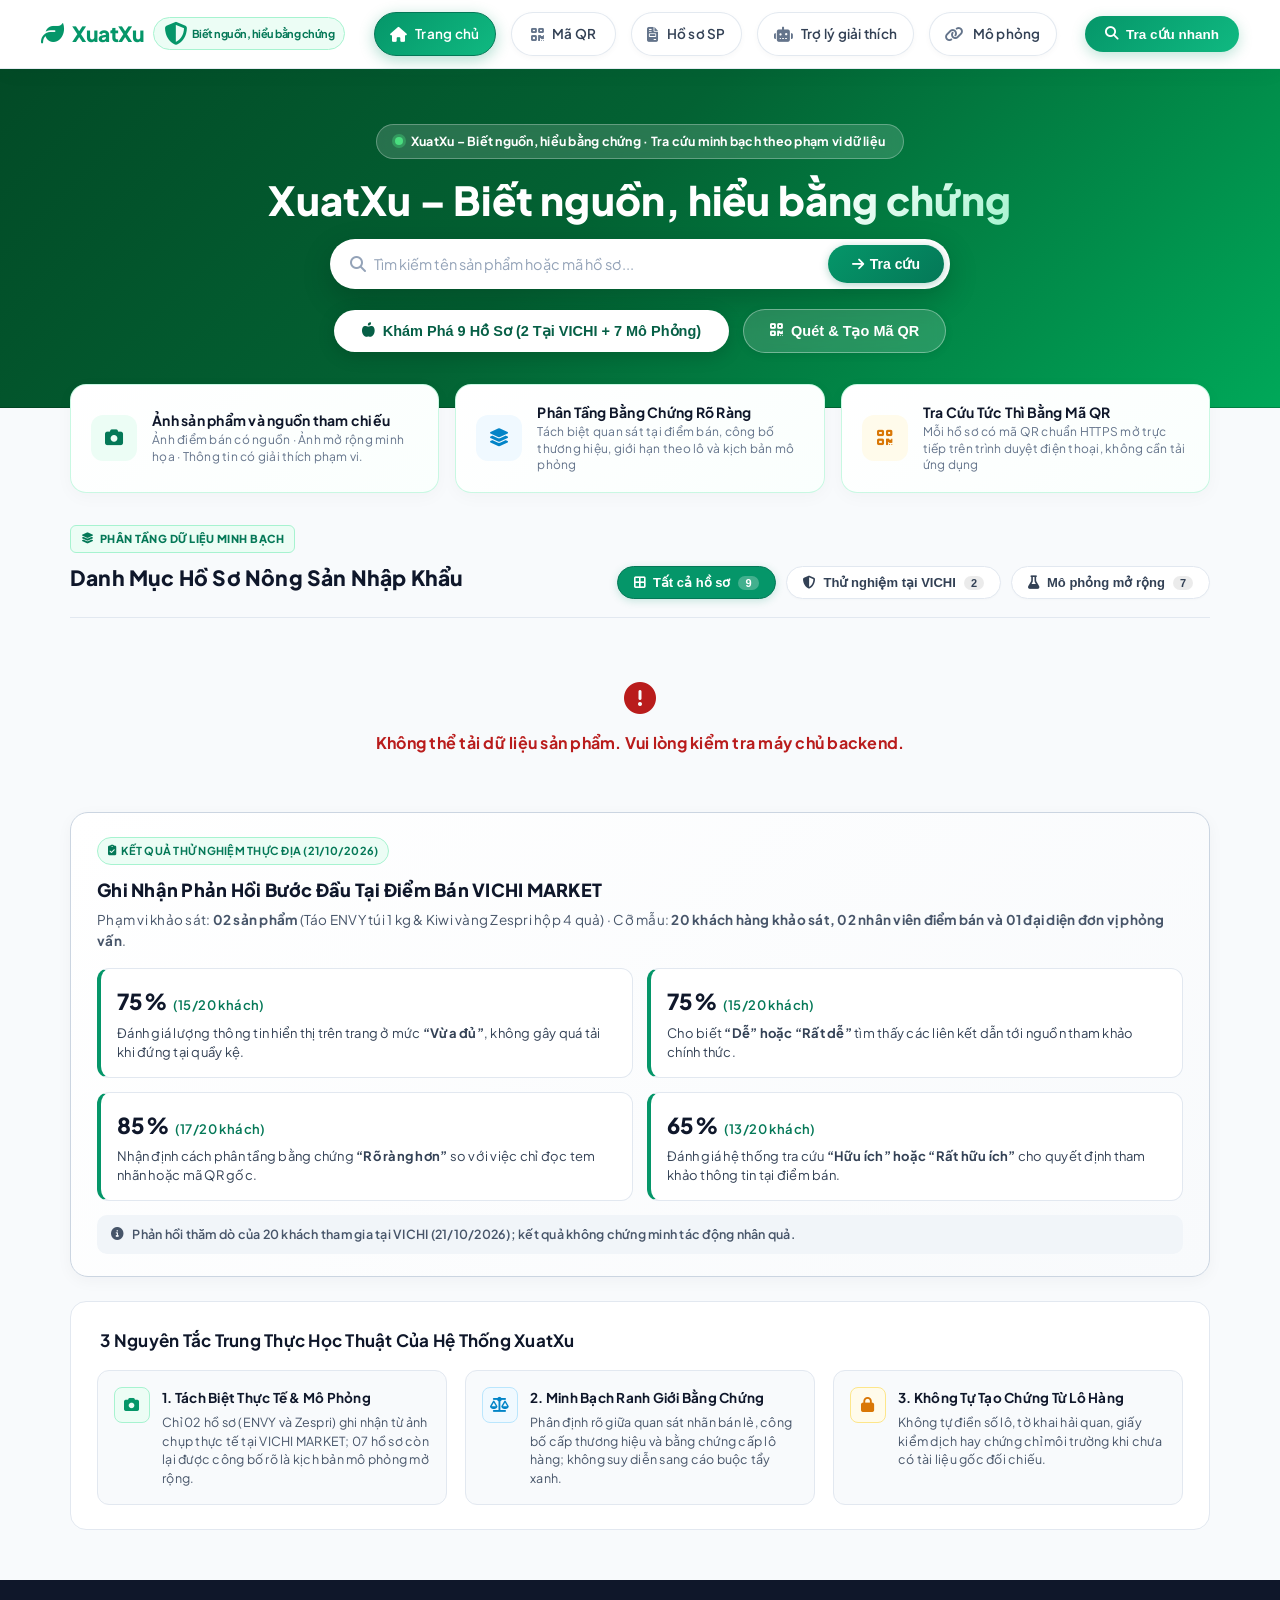
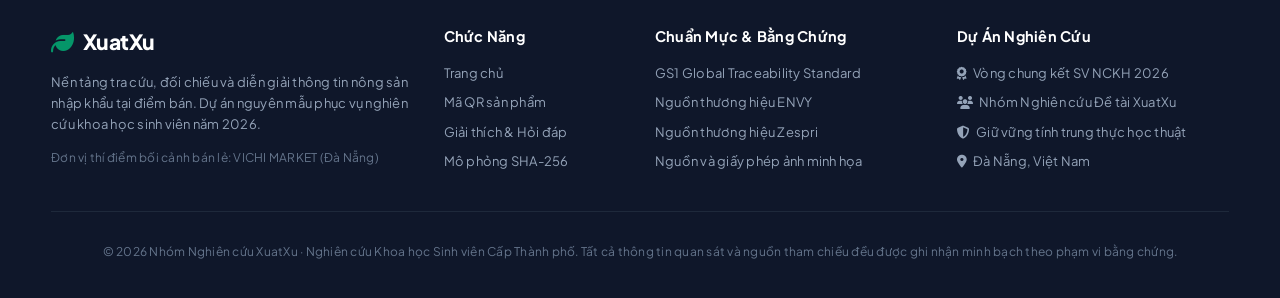
==== commit 685e2d59: "Cap nhat toan bo code moi tu xuatxu-web-main" ====
--- a/templates/index.html
+++ b/templates/index.html
@@ -80,7 +80,7 @@
             <div class="hero-search-wrapper">
                 <div class="search-box-container">
                     <i class="fa-solid fa-magnifying-glass search-icon-inside"></i>
-                    <input type="text" id="searchInput" placeholder="Tìm kiếm tên sản phẩm hoặc mã hồ sơ (Táo ENVY, Kiwi Zespri, Nho, Blueberry, Cherry, Cam, Lê, Quýt, Kim quất...)" oninput="searchProduct()">
+                    <input type="text" id="searchInput" placeholder="Tìm kiếm tên sản phẩm hoặc mã hồ sơ..." oninput="searchProduct()">
                     <button onclick="searchProduct()"><i class="fa-solid fa-arrow-right"></i> Tra cứu</button>
                 </div>
             </div>
@@ -818,7 +818,7 @@
                 <div class="catalog-tier-block tier-sim-block">
                     <div class="tier-section-header tier-sim-header">
                         <div class="tier-header-left">
-                            <span class="tier-pill-sim"><i class="fa-solid fa-flask"></i> KỊCH BẢN TRÌNH DIỄN MỞ RỘNG</span>
+                            <span class="tier-pill-sim"><i class="fa-solid fa-flask"></i> Hồ sơ mô phỏng</span>
                             <h3>Danh mục mô phỏng mở rộng – thông tin, giá và hành trình giả định; ảnh minh họa từ nguồn mở.</h3>
                             <p>07 hồ sơ nông sản nhập khẩu giả định nhằm minh họa khả năng mở rộng cấu trúc dữ liệu của nền tảng; hoàn toàn tách biệt với kết quả khảo sát tại VICHI MARKET.</p>
                         </div>
@@ -1117,31 +1117,7 @@
                         });
                     }
 
-                    // 4. Render Danh sách Nguồn Tham Khảo Liên Kết (NGUON_THAM_KHAO.csv - W07 / Q15)
-                    let sourcesListHTML = '';
-                    if (sources.length > 0) {
-                        sourcesListHTML = `
-                        <div class="section-title-box" style="margin-top: 22px; margin-bottom: 12px;">
-                            <h3 style="font-size: 16px; font-weight: 700; color: var(--slate-900); margin: 0;">
-                                <i class="fa-solid fa-book-bookmark" style="color: var(--primary);"></i> Nguồn Tham Khảo & Liên Kết Gốc (${sources.length} nguồn)
-                            </h3>
-                        </div>
-                        <div class="sources-cards-grid">
-                            ${sources.map(s => `
-                                <div class="source-ref-card">
-                                    <div style="display: flex; justify-content: space-between; align-items: center; gap: 8px; margin-bottom: 6px;">
-                                        <span class="source-id-pill">${escapeHtml(s.source_id)}</span>
-                                        <span class="card-scope-tag">${escapeHtml(translateScopeCode(s.scope))}</span>
-                                    </div>
-                                    <div style="font-weight: 700; font-size: 13.5px; color: var(--slate-900); margin-bottom: 4px;">${escapeHtml(s.title)}</div>
-                                    <div style="font-size: 12px; color: var(--slate-600); margin-bottom: 8px; line-height: 1.5;">
-                                        <strong>Đơn vị:</strong> ${escapeHtml(s.organization)} · ${escapeHtml(s.supported_fact)}
-                                    </div>
-                                    ${s.url ? `<a href="${s.url}" target="_blank" rel="noopener" class="card-source-link"><i class="fa-solid fa-arrow-up-right-from-square"></i> Mở nguồn gốc</a>` : `<span style="font-size: 11.5px; color: var(--slate-500);"><i class="fa-solid fa-folder"></i> Lưu trữ trong bộ hồ sơ nghiên cứu (${escapeHtml(s.checked_at || '')})</span>`}
-                                </div>
-                            `).join('')}
-                        </div>`;
-                    }
+                    
 
                     // 5. Render Hành trình 5 bước giả định & 5 loại chứng từ cần có nếu triển khai thật (W04 / Q14)
                     let simSectionsHTML = '';
@@ -1264,7 +1240,7 @@
 
                                 <div style="margin-top: 18px; display: flex; gap: 10px; flex-wrap: wrap;">
                                     <button onclick="toggleDetailLayers()" id="btnToggleEvidence" class="btn-primary" style="padding: 10px 18px; font-size: 13.5px;">
-                                        <i class="fa-solid fa-folder-open"></i> <span id="evidenceBtnText">Thu gọn bảng bằng chứng & nguồn gốc</span>
+                                        <i class="fa-solid fa-folder-open"></i> <span id="evidenceBtnText">Thu gọn bảng bằng chứng chi tiết</span>
                                     </button>
                                     <button onclick="showQrForProduct('${productId}')" class="btn-secondary" style="padding: 10px 16px; font-size: 13.5px;">
                                         <i class="fa-solid fa-qrcode"></i> Xem Mã QR
@@ -1315,7 +1291,6 @@
                                 </table>
                             </div>` : ''}
 
-                            ${sourcesListHTML}
                         </div>
 
                         <!-- TRỢ LÝ GIẢI THÍCH NHANH TRONG TRANG CHI TIẾT (ĐỦ 12 CÂU HỎI / SẢN PHẨM) -->
@@ -1374,11 +1349,11 @@
             if (extBox) {
                 if (extBox.style.display === 'none') {
                     extBox.style.display = 'block';
-                    btnText.innerText = 'Thu gọn bảng bằng chứng & nguồn gốc';
+                    btnText.innerText = 'Thu gọn bảng bằng chứng chi tiết';
                     extBox.scrollIntoView({ behavior: 'smooth' });
                 } else {
                     extBox.style.display = 'none';
-                    btnText.innerText = 'Xem bằng chứng chi tiết & Nguồn gốc';
+                    btnText.innerText = 'Xem bảng bằng chứng chi tiết';
                 }
             }
         }
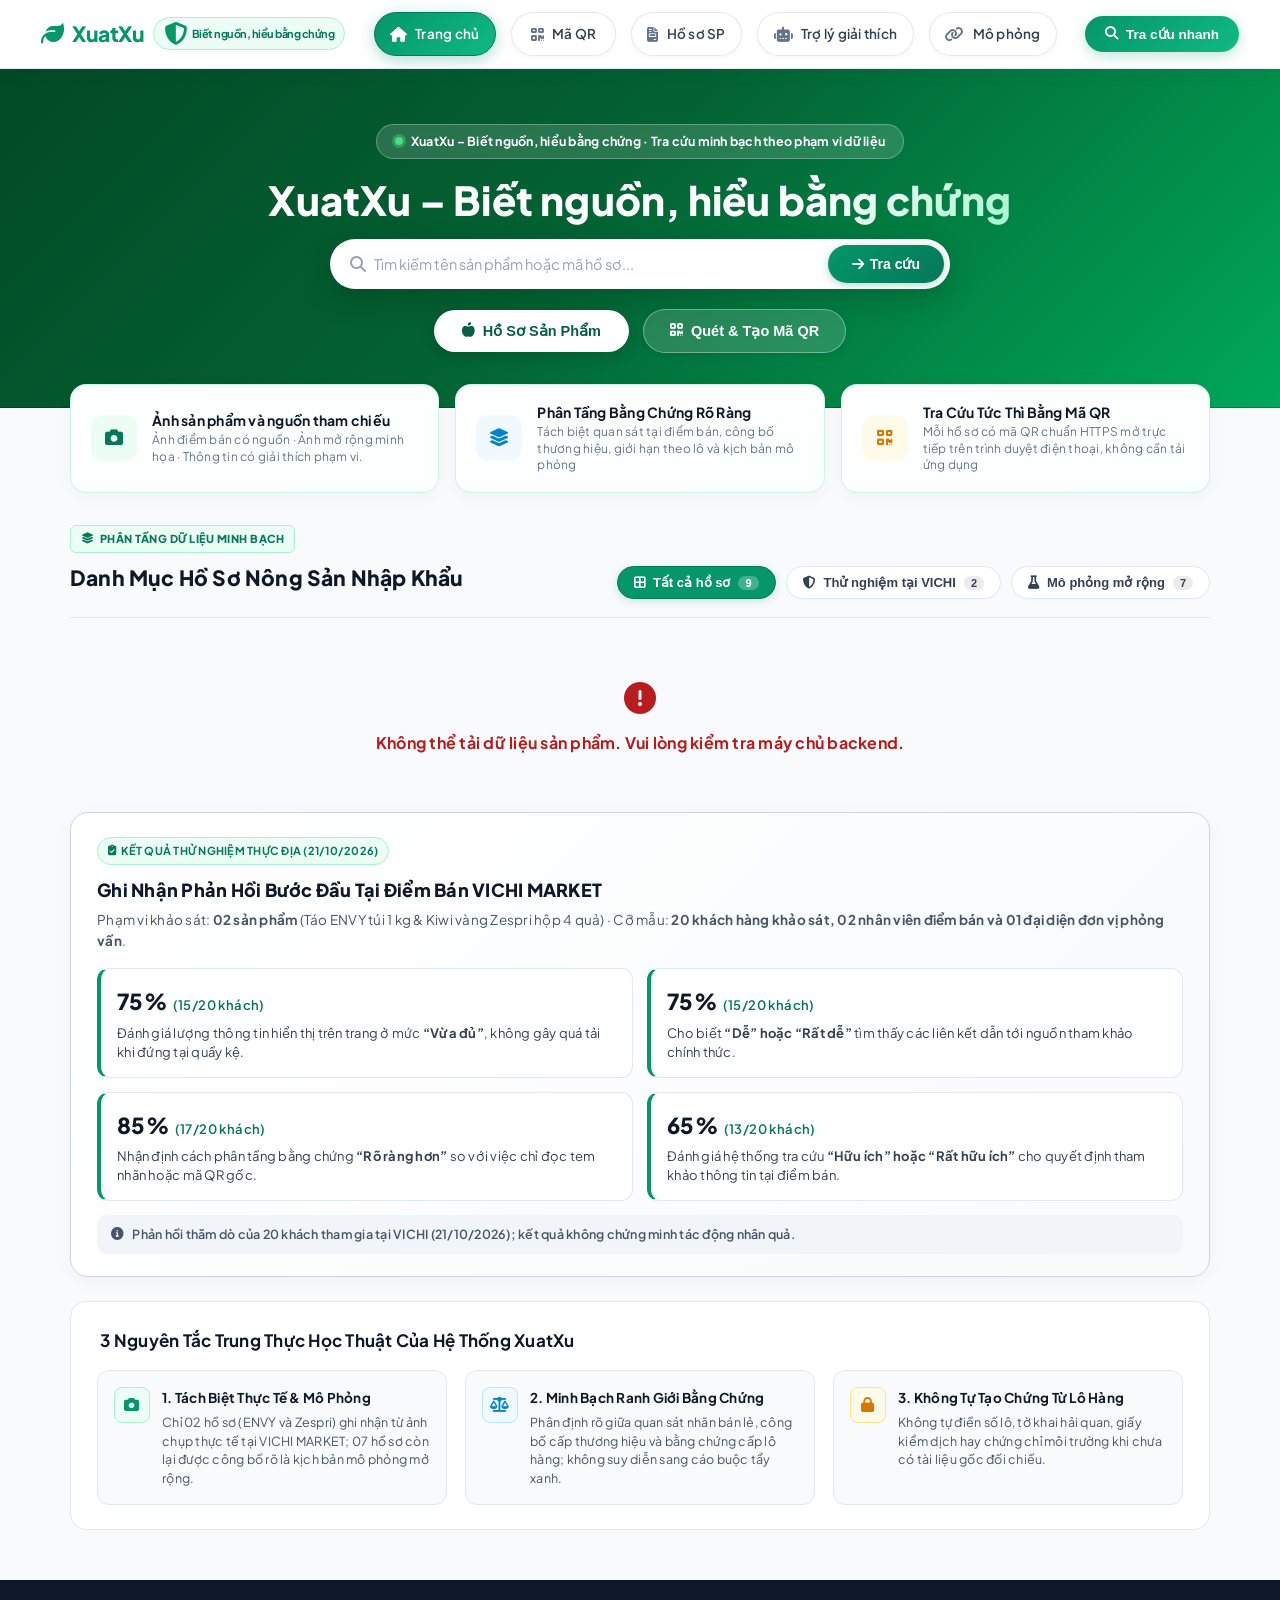
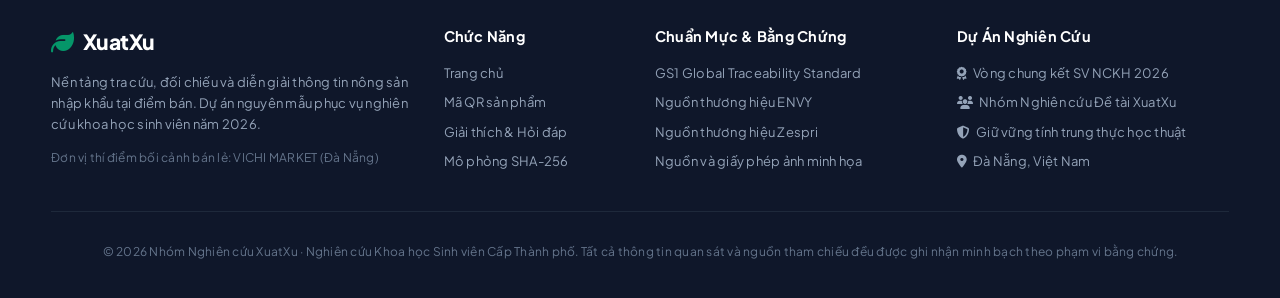
==== commit b19df3ee: "Update index.html" ====
--- a/templates/index.html
+++ b/templates/index.html
@@ -88,7 +88,7 @@
             <!-- Nút hành động nhanh CTA -->
             <div class="hero-actions-row">
                 <button onclick="document.getElementById('catalogSection').scrollIntoView({behavior: 'smooth'})" class="btn-hero-primary">
-                    <i class="fa-solid fa-apple-whole"></i> Khám Phá 9 Hồ Sơ (2 Tại VICHI + 7 Mô Phỏng)
+                    <i class="fa-solid fa-apple-whole"></i> Hồ Sơ Sản Phẩm
                 </button>
                 <button onclick="showTab('qr')" class="btn-hero-secondary">
                     <i class="fa-solid fa-qrcode"></i> Quét & Tạo Mã QR
@@ -1819,4 +1819,4 @@
         }
     </script>
 </body>
-</html>+</html>
